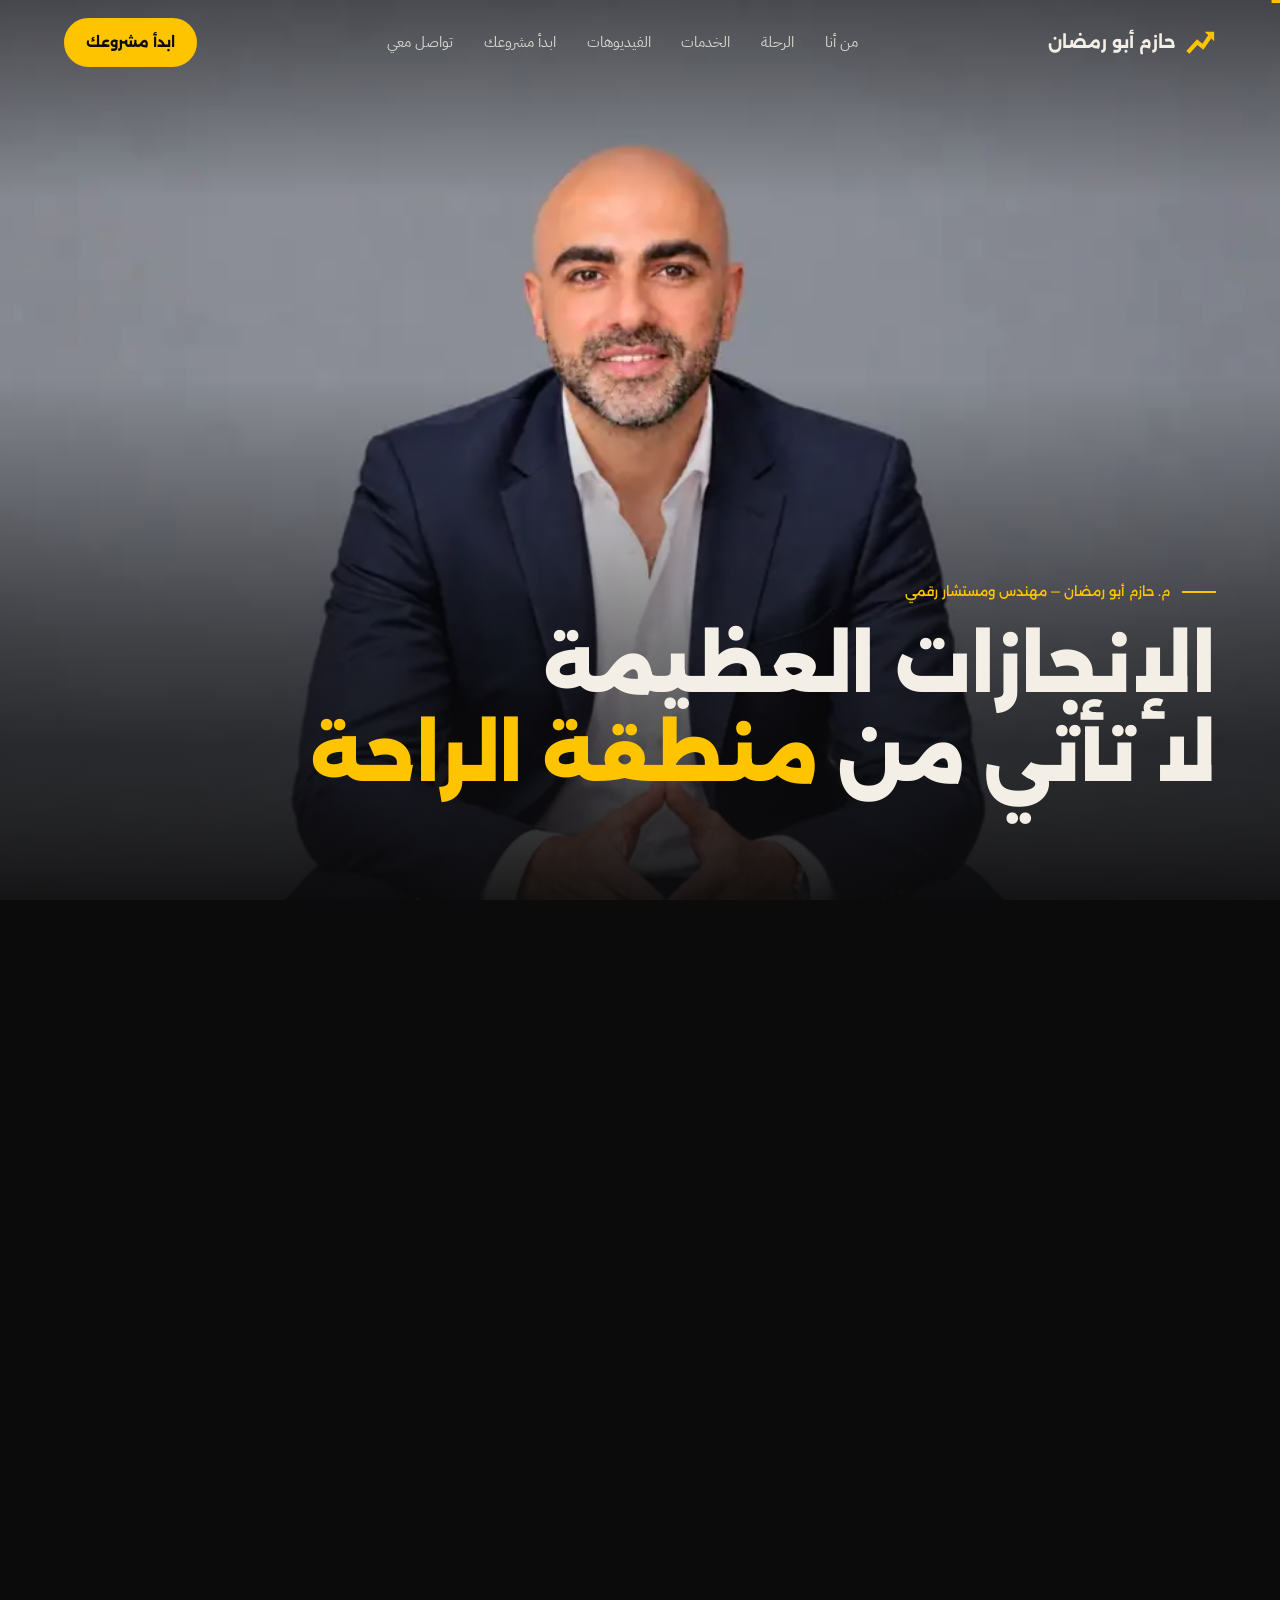
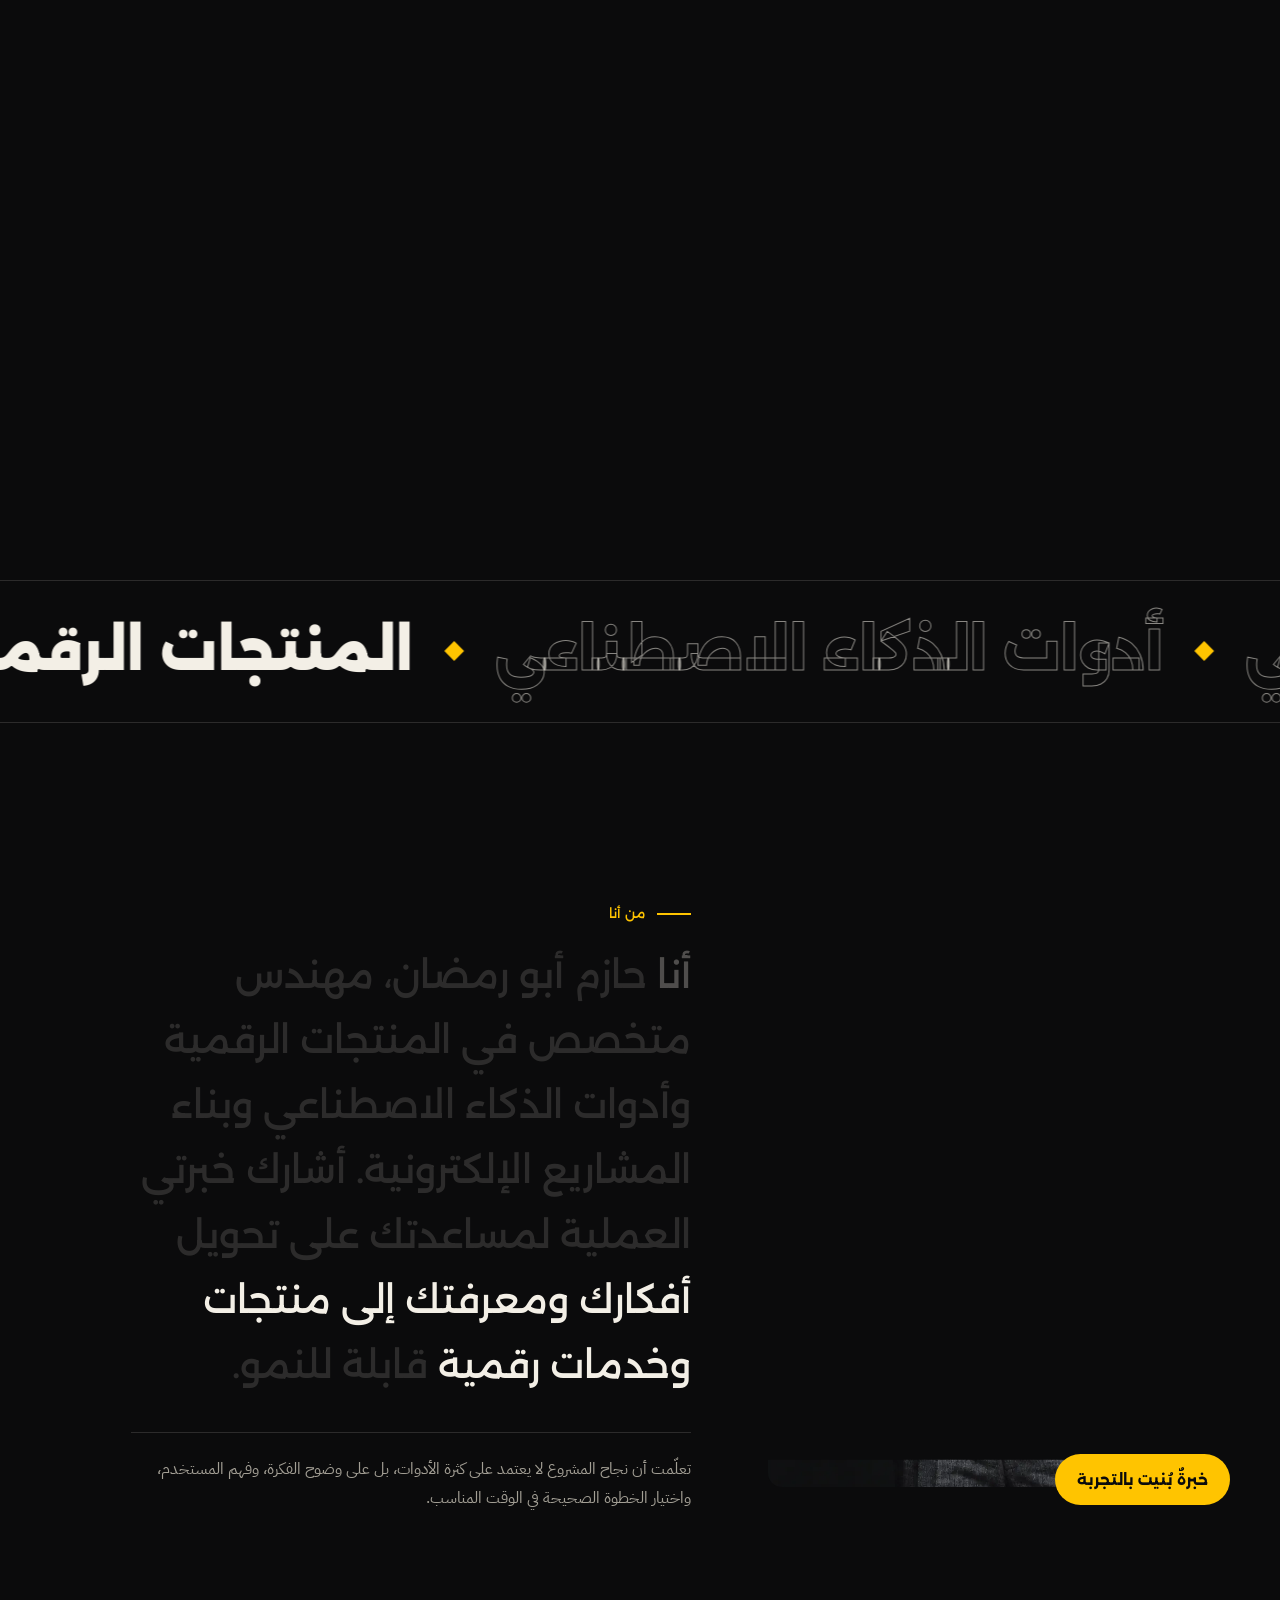
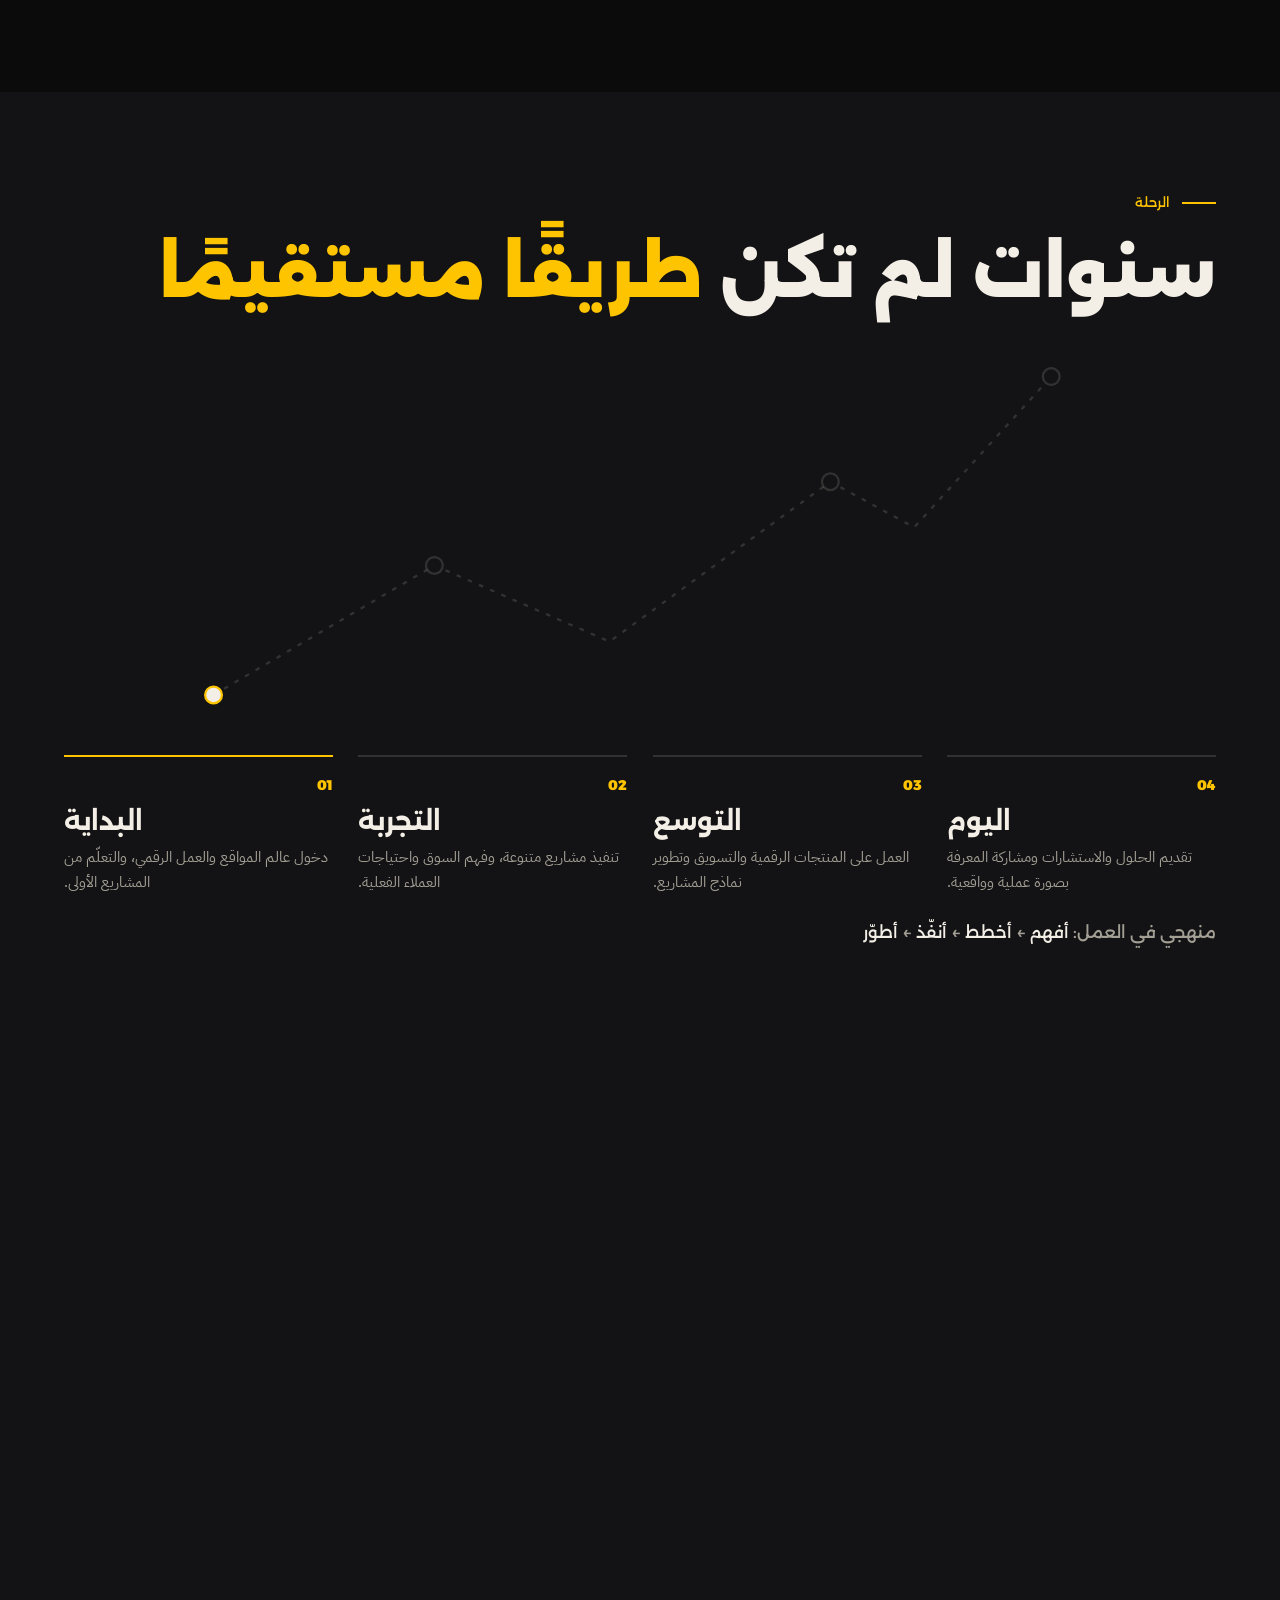
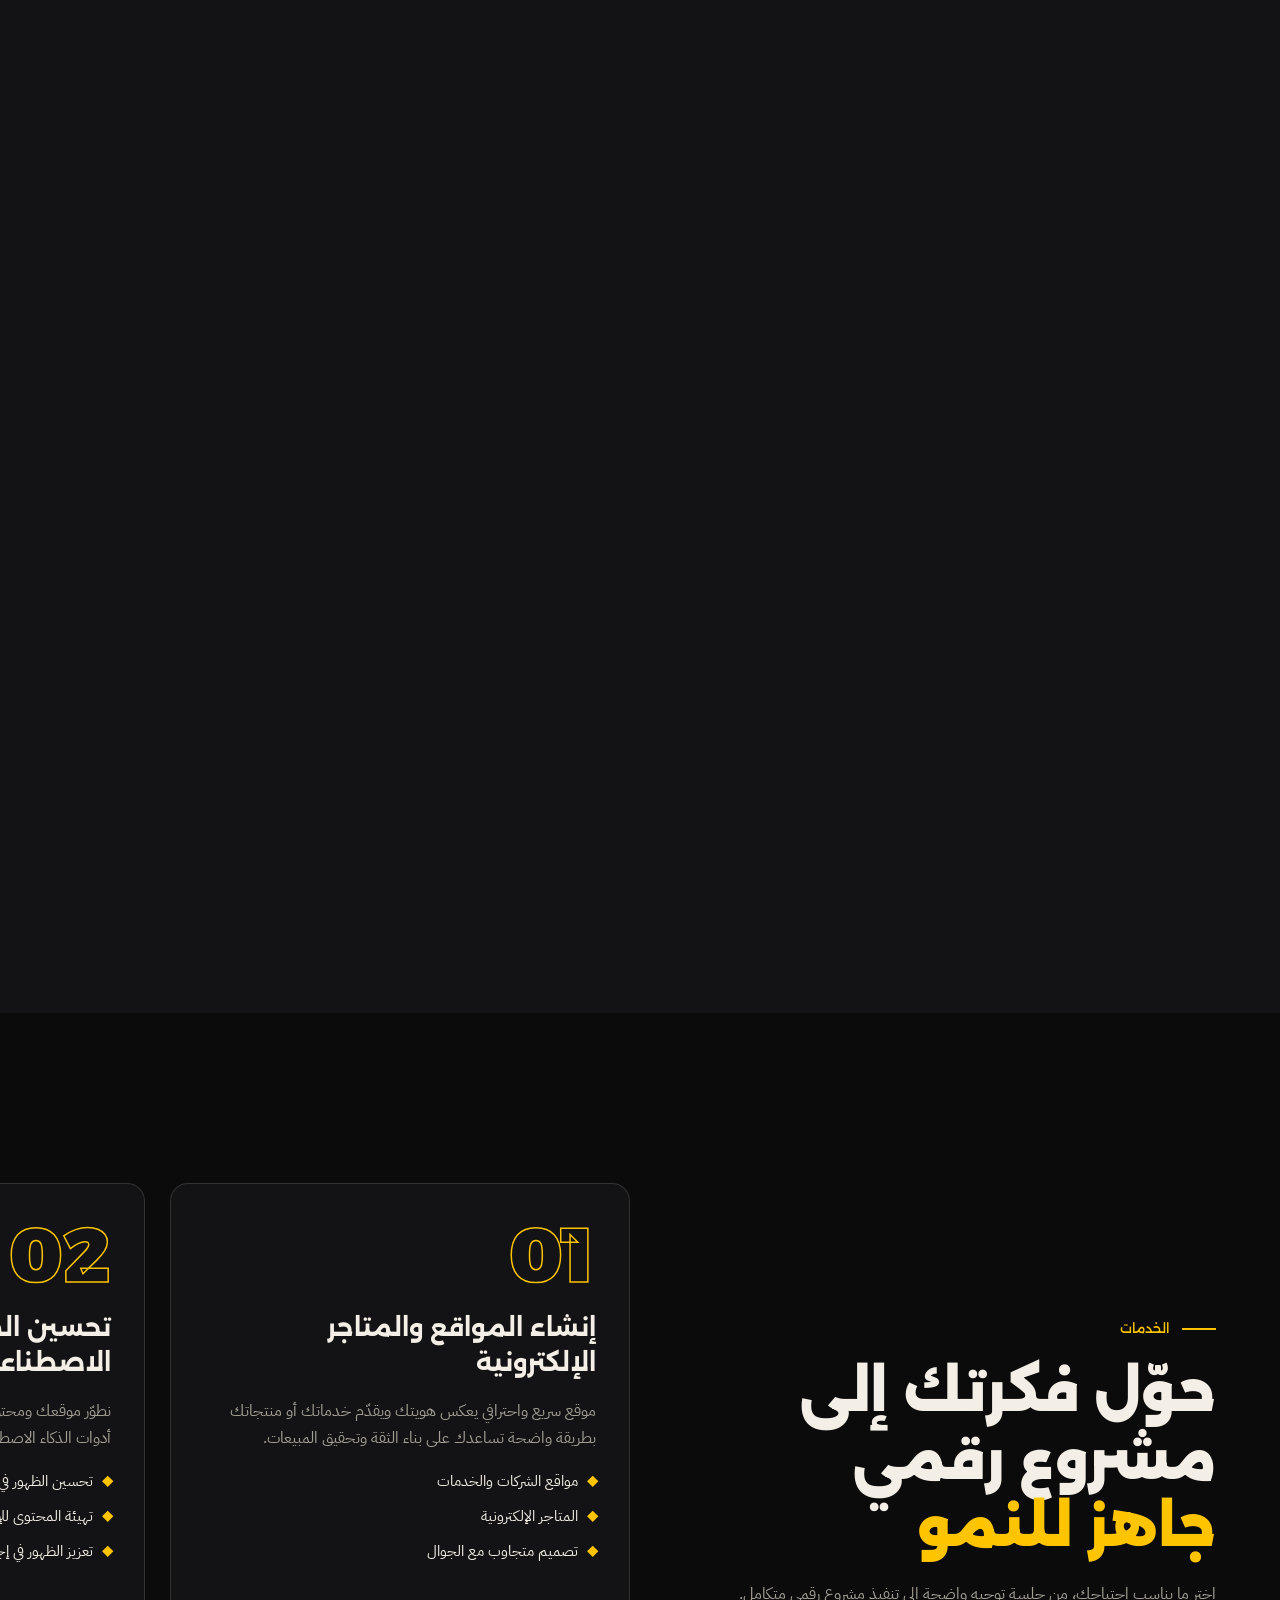
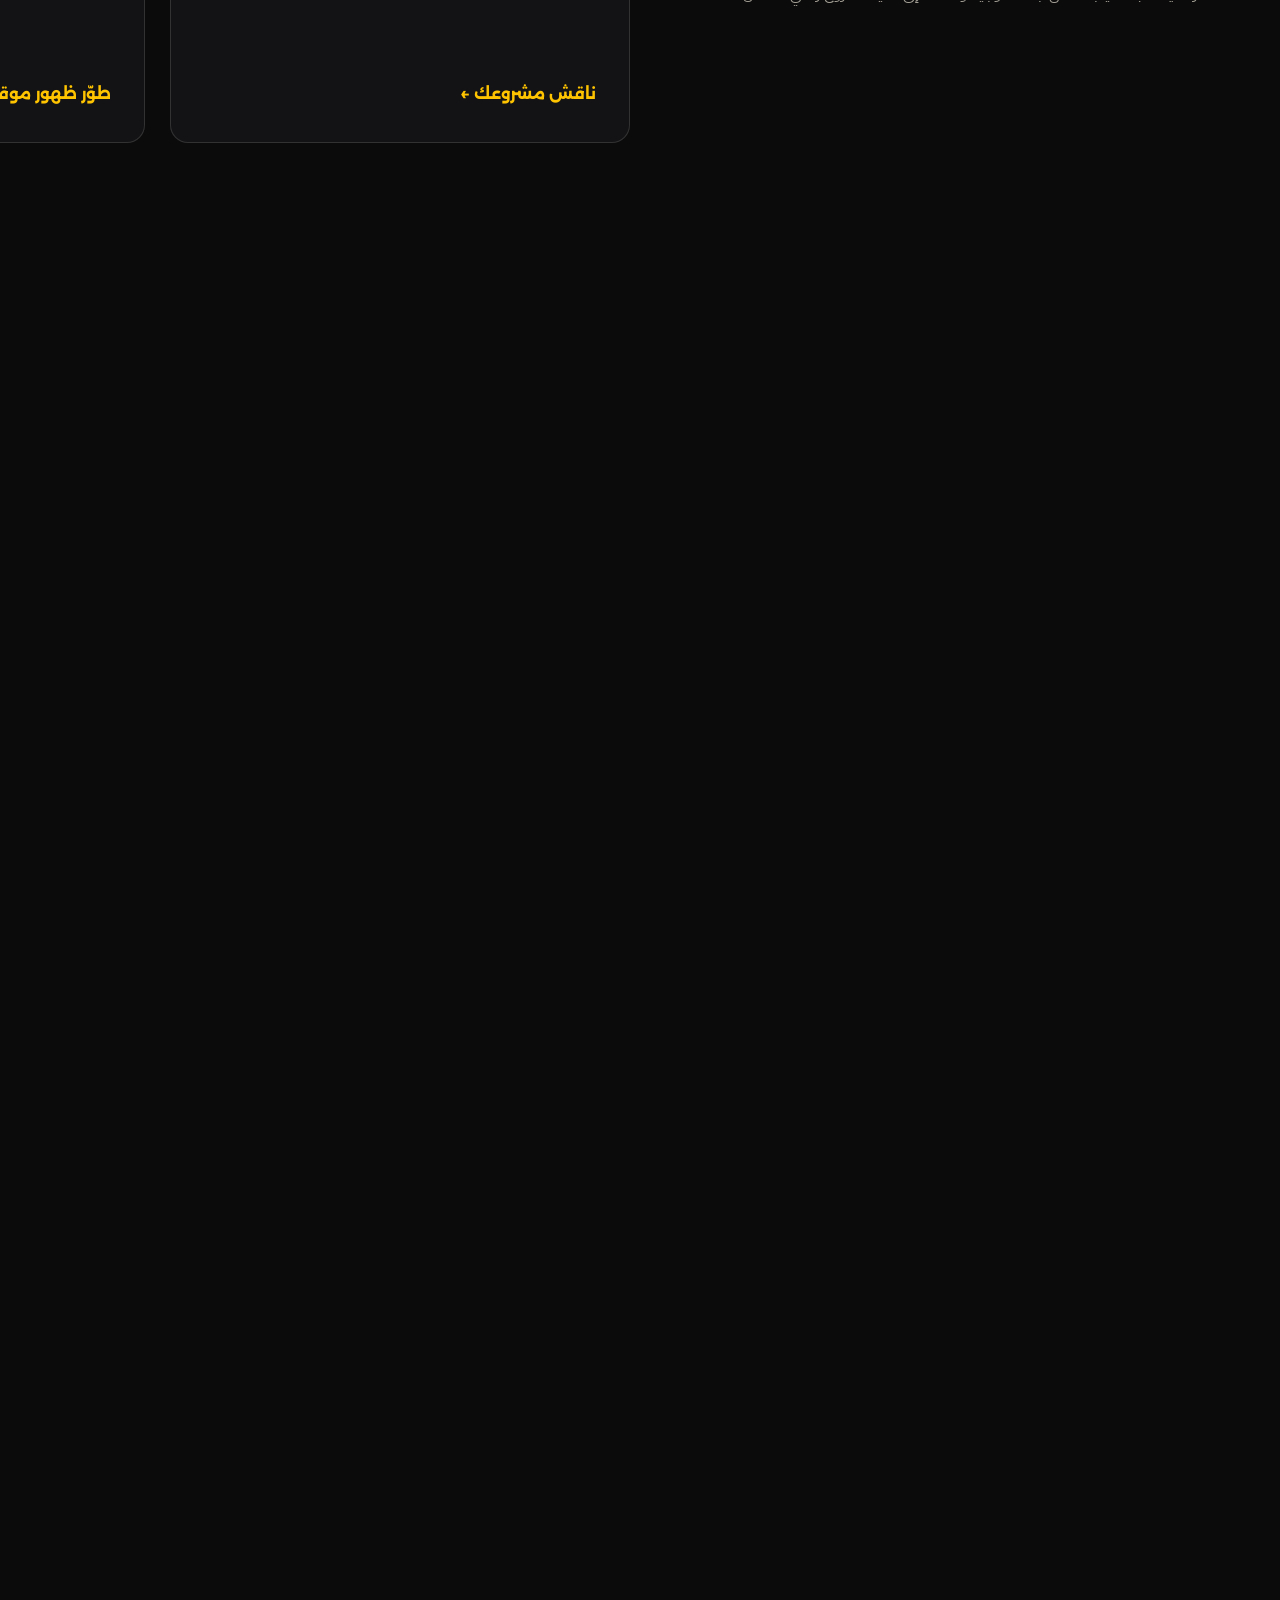
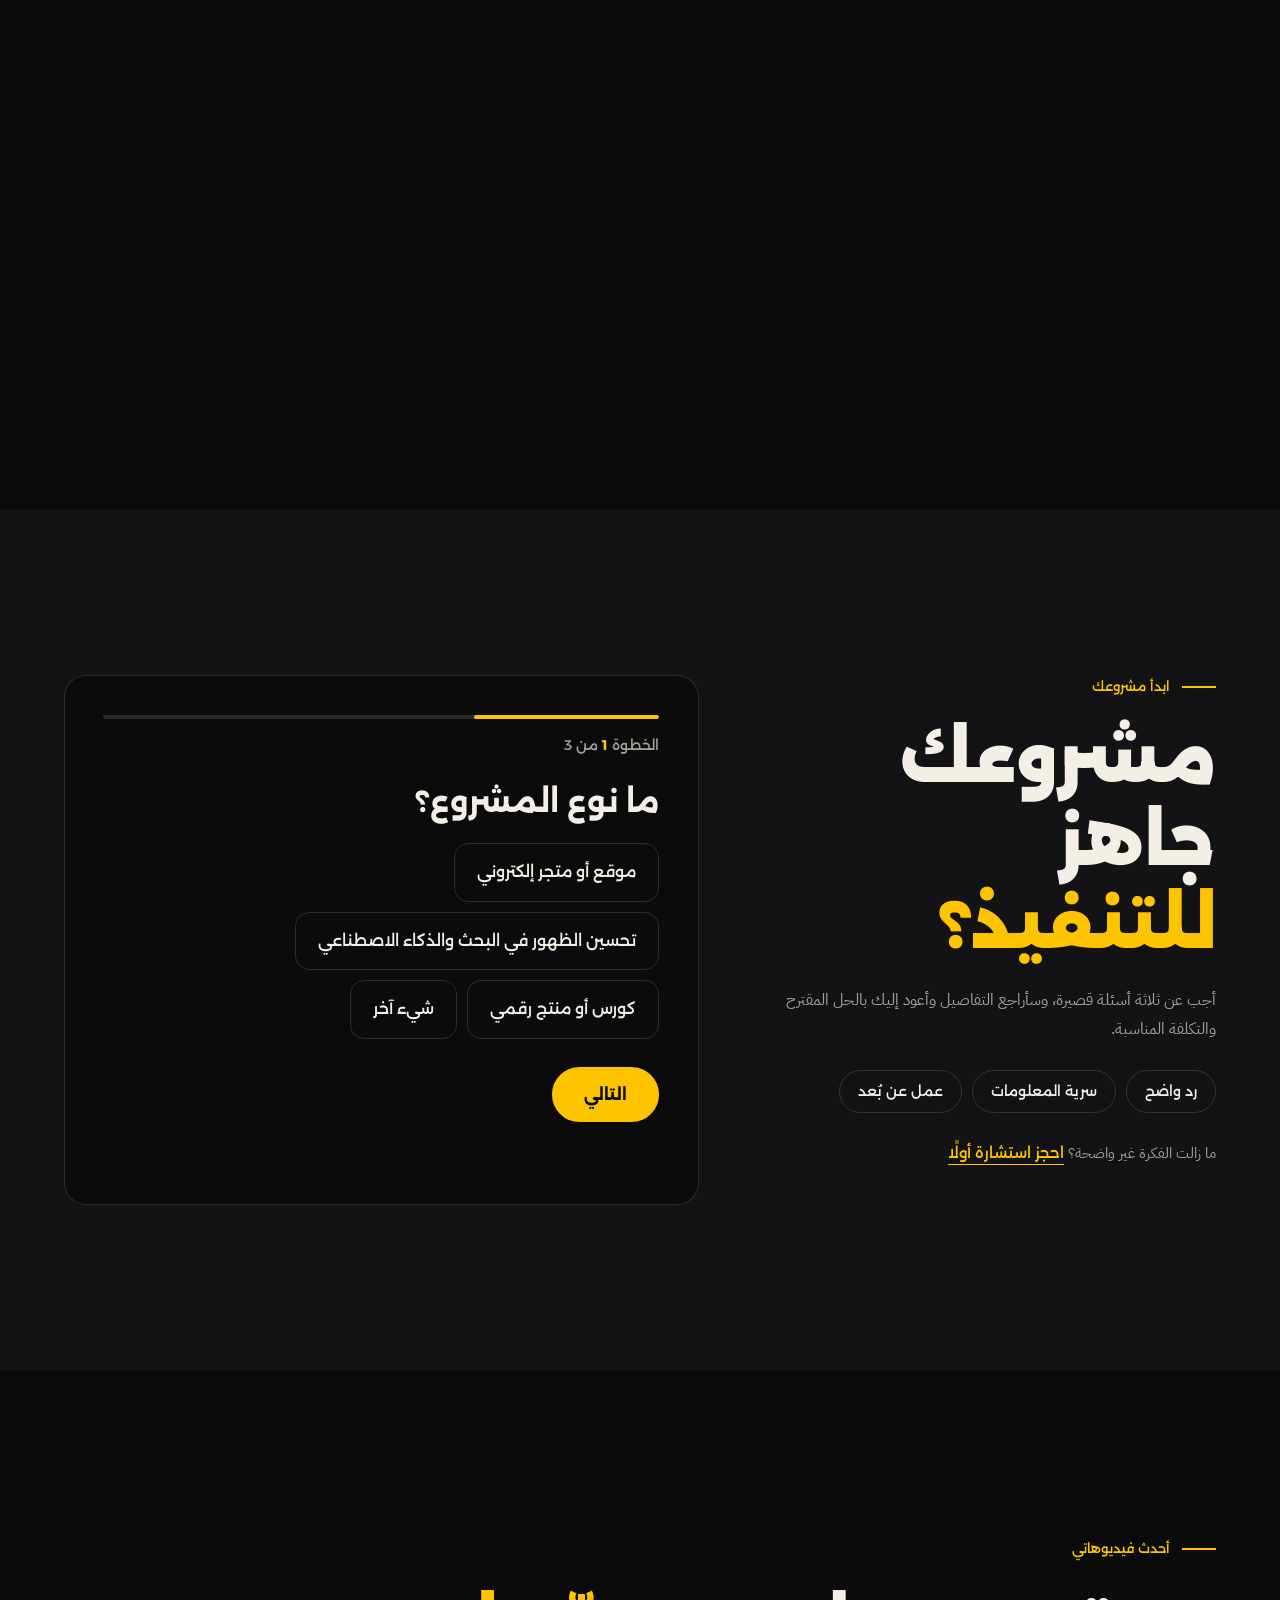
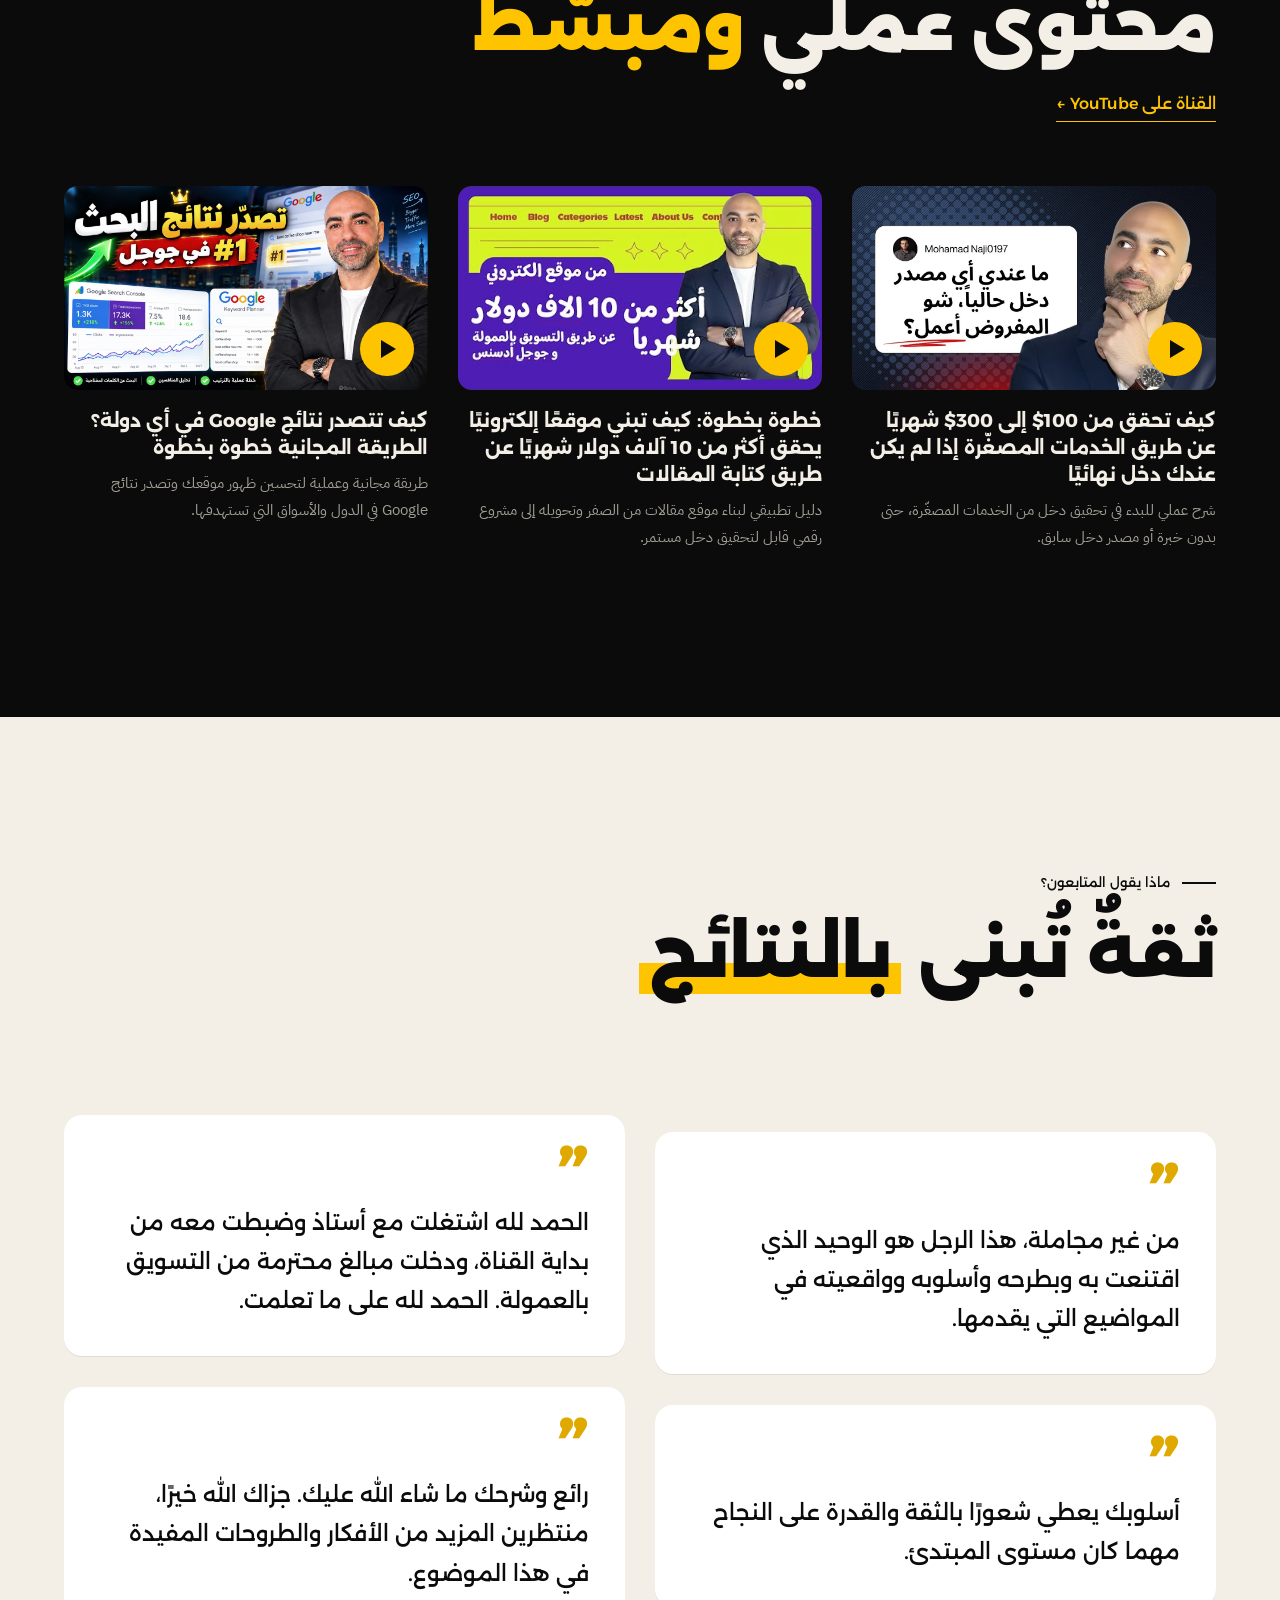
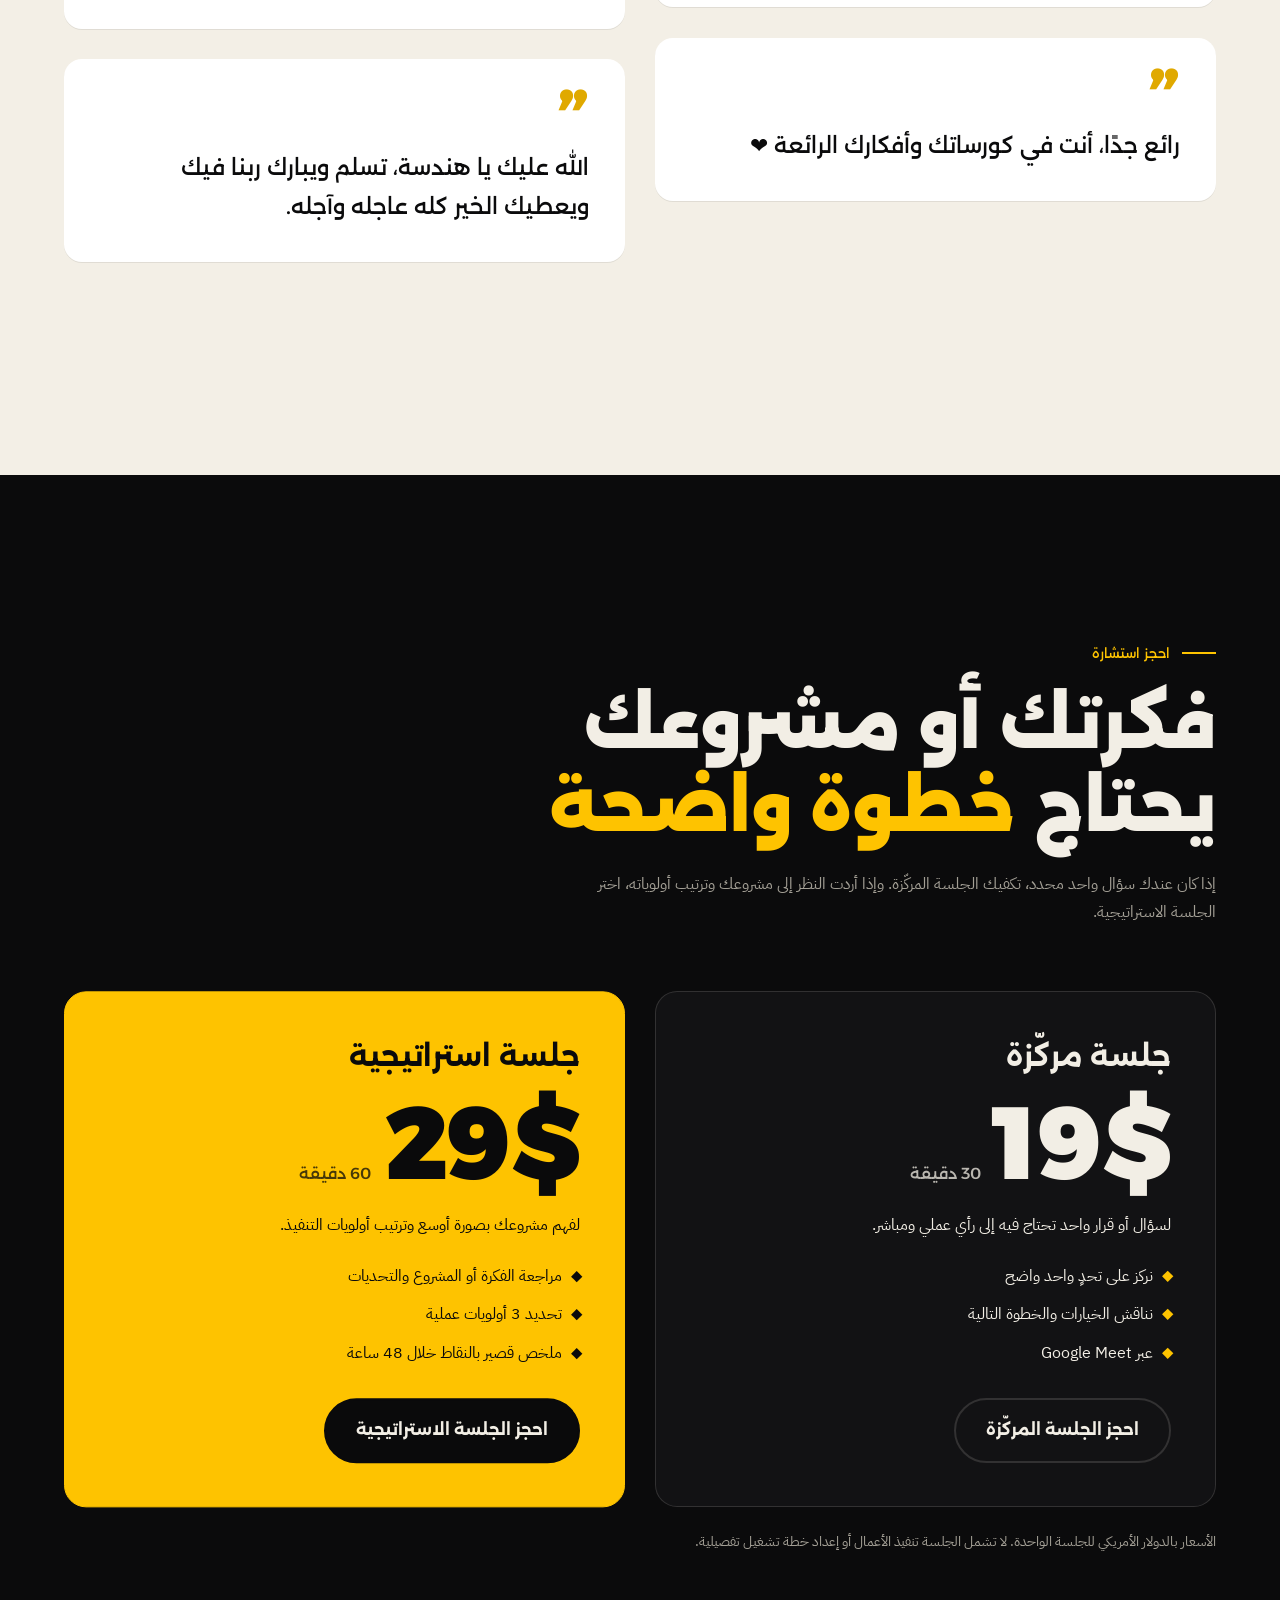
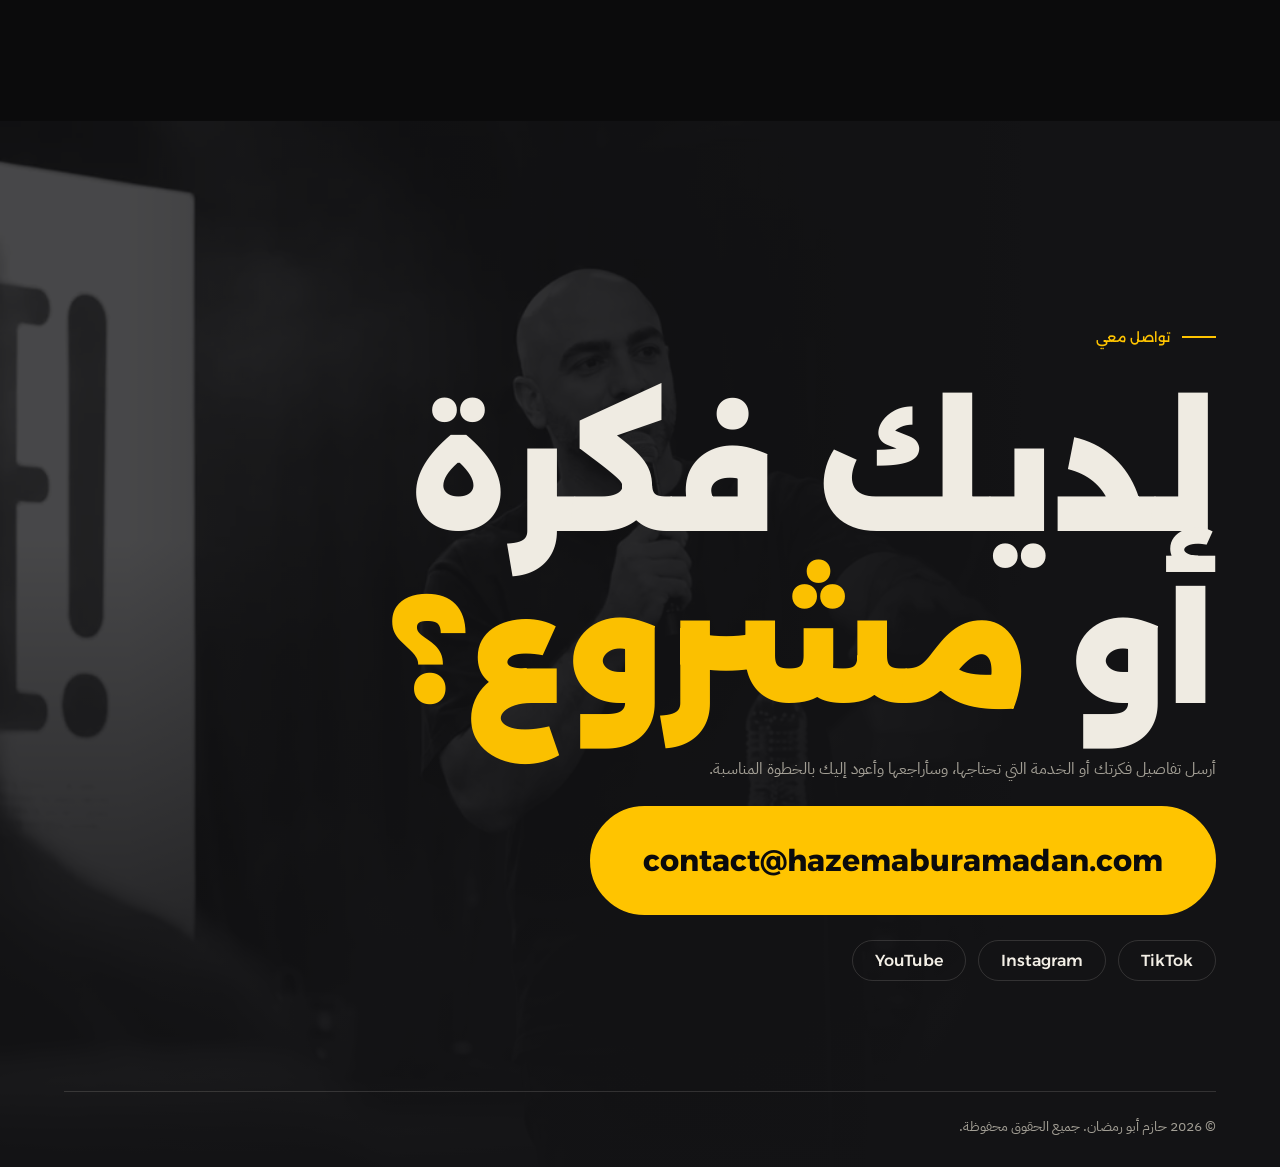
==== new/index.html @ 794b0aab "Send project form submissions through Web3Forms" ====
<!doctype html>
<html lang="ar" dir="rtl">
<head>
<meta charset="utf-8">
<meta name="viewport" content="width=device-width, initial-scale=1">
<title>حازم أبو رمضان — مهندس ومستشار رقمي</title>
<meta name="description" content="م. حازم أبو رمضان، مهندس ومستشار رقمي. أكثر من 131 مشروعًا وموقعًا ناجحًا. استشارات، كورسات، وبناء مشاريع ومنتجات رقمية قابلة للنمو.">
<link rel="canonical" href="https://hazemaburamadan.com/">
<meta property="og:type" content="website">
<meta property="og:locale" content="ar_AR">
<meta property="og:title" content="حازم أبو رمضان — مهندس ومستشار رقمي">
<meta property="og:description" content="أساعدك على تحويل فكرتك إلى مشروع رقمي واضح وقابل للنمو.">
<meta property="og:url" content="https://hazemaburamadan.com/">
<meta property="og:image" content="https://hazemaburamadan.com/assets/img/og.jpg">
<meta name="twitter:card" content="summary_large_image">
<meta name="theme-color" content="#0b0b0c">
<link rel="icon" href="assets/img/logo.png">
<link rel="preconnect" href="https://fonts.googleapis.com">
<link rel="preconnect" href="https://fonts.gstatic.com" crossorigin>
<link href="https://fonts.googleapis.com/css2?family=Alexandria:wght@300;500;700;900&family=IBM+Plex+Sans+Arabic:wght@300;400;500;600&display=swap" rel="stylesheet">
<link rel="preload" as="image" href="assets/seq/f_001.webp">
<link rel="stylesheet" href="assets/css/style.css">
<script type="application/ld+json">
{"@context":"https://schema.org","@type":"Person","name":"حازم أبو رمضان","alternateName":"Hazem Abu Ramadan","jobTitle":"مهندس ومستشار رقمي","url":"https://hazemaburamadan.com/","email":"contact@hazemaburamadan.com","sameAs":["https://www.youtube.com/@HazemAbuRamadan","https://www.instagram.com/hazem.abu.ramadan/","https://www.tiktok.com/@hazem_aburamadan"]}
</script>
</head>
<body>
<a class="skip" href="#about">تخطَّ إلى المحتوى</a>
<div class="progress" aria-hidden="true"><i></i></div>

<header class="top">
  <a class="brand" href="#hero" aria-label="حازم أبو رمضان — الرئيسية">
    <svg class="mark" viewBox="0 0 64 64" aria-hidden="true"><path d="M4 52 24 30l12 10L54 14" fill="none" stroke="currentColor" stroke-width="9" stroke-linejoin="miter"/><path d="M40 8h20v20z" fill="currentColor"/></svg>
    <span>حازم أبو رمضان</span>
  </a>
  <nav class="nav" aria-label="التنقل الرئيسي">
    <a href="#about">من أنا</a>
    <a href="#journey">الرحلة</a>
    <a href="#services">الخدمات</a>
    <a href="#videos">الفيديوهات</a>
    <a href="#project">ابدأ مشروعك</a>
    <a href="#contact">تواصل معي</a>
  </nav>
  <a class="btn btn--sm" href="#project">ابدأ مشروعك</a>
</header>

<main>
<!-- ============ HERO: scroll-scrubbed film ============ -->
<section class="hero" id="hero">
  <div class="hero__stage">
    <canvas class="hero__canvas" aria-hidden="true"></canvas>
    <img class="hero__poster" src="assets/seq/f_001.webp" alt="المهندس حازم أبو رمضان جالسًا ببدلة كحلية">
    <div class="hero__scrim" aria-hidden="true"></div>

    <div class="hero__copy" data-phase="0">
      <p class="eyebrow">م. حازم أبو رمضان — مهندس ومستشار رقمي</p>
      <h1>الإنجازات العظيمة<br>لا تأتي من <em>منطقة الراحة</em></h1>
    </div>

    <div class="hero__copy" data-phase="1" aria-hidden="true">
      <div class="stat">
        <b><span data-count="131">131</span>+</b>
        <span>مشروعًا وموقعًا ناجحًا</span>
      </div>
      <div class="stat">
        <b><span data-count="10">10</span>+</b>
        <span>سنوات من التجربة والتنفيذ</span>
      </div>
    </div>

    <div class="hero__copy" data-phase="2" aria-hidden="true">
      <h2>أحوّل فكرتك إلى مشروع رقمي<br><em>واضح وقابل للنمو</em></h2>
      <div class="hero__cta"><a class="btn" href="#project">ابدأ مشروعك</a><a class="btn btn--ghost" href="#consult">احجز استشارة</a></div>
    </div>

    <div class="hero__cue" aria-hidden="true"><span>مرّر للأسفل</span><i></i></div>
  </div>
</section>

<!-- ============ MARQUEE ============ -->
<div class="marquee" aria-hidden="true">
  <div class="marquee__track">
    <span>المنتجات الرقمية</span><i></i><span>أدوات الذكاء الاصطناعي</span><i></i><span>التسويق الرقمي</span><i></i><span>بناء المواقع</span><i></i><span>تطوير المشاريع</span><i></i><span>الاستشارات الرقمية</span><i></i>
    <span>المنتجات الرقمية</span><i></i><span>أدوات الذكاء الاصطناعي</span><i></i><span>التسويق الرقمي</span><i></i><span>بناء المواقع</span><i></i><span>تطوير المشاريع</span><i></i><span>الاستشارات الرقمية</span><i></i>
  </div>
</div>

<!-- ============ ABOUT ============ -->
<section class="about" id="about">
  <div class="about__media">
    <div class="about__frame"><img src="assets/img/portrait-dark.webp" alt="حازم أبو رمضان واقفًا بثقة بقميص أسود" loading="lazy" width="1000" height="1250"></div>
    <span class="about__tag">خبرةٌ بُنيت بالتجربة</span>
  </div>
  <div class="about__text">
    <p class="eyebrow">من أنا</p>
    <p class="reveal-words">أنا حازم أبو رمضان، مهندس متخصص في المنتجات الرقمية وأدوات الذكاء الاصطناعي وبناء المشاريع الإلكترونية. أشارك خبرتي العملية لمساعدتك على تحويل أفكارك ومعرفتك إلى منتجات وخدمات رقمية قابلة للنمو.</p>
    <p class="about__small">تعلّمت أن نجاح المشروع لا يعتمد على كثرة الأدوات، بل على وضوح الفكرة، وفهم المستخدم، واختيار الخطوة الصحيحة في الوقت المناسب.</p>
  </div>
</section>

<!-- ============ JOURNEY: the logo arrow draws itself ============ -->
<section class="journey" id="journey">
  <div class="journey__stage">
    <div class="journey__head">
      <p class="eyebrow">الرحلة</p>
      <h2>سنوات لم تكن <em>طريقًا مستقيمًا</em></h2>
    </div>
    <svg class="journey__svg" viewBox="0 0 1200 520" preserveAspectRatio="xMidYMid meet" aria-hidden="true">
      <path class="journey__ghost" d="M40 470 L330 300 L560 400 L850 190 L960 250 L1140 52"/>
      <path class="journey__line" d="M40 470 L330 300 L560 400 L850 190 L960 250 L1140 52"/>
      <path class="journey__head-arrow" d="M1078 8 H1188 V118 Z"/>
      <circle class="journey__dot" data-i="0" cx="40" cy="470" r="11"/>
      <circle class="journey__dot" data-i="1" cx="330" cy="300" r="11"/>
      <circle class="journey__dot" data-i="2" cx="850" cy="190" r="11"/>
      <circle class="journey__dot" data-i="3" cx="1140" cy="52" r="11"/>
    </svg>
    <ol class="journey__steps">
      <li data-i="0"><b>01</b><h3>البداية</h3><p>دخول عالم المواقع والعمل الرقمي، والتعلّم من المشاريع الأولى.</p></li>
      <li data-i="1"><b>02</b><h3>التجربة</h3><p>تنفيذ مشاريع متنوعة، وفهم السوق واحتياجات العملاء الفعلية.</p></li>
      <li data-i="2"><b>03</b><h3>التوسع</h3><p>العمل على المنتجات الرقمية والتسويق وتطوير نماذج المشاريع.</p></li>
      <li data-i="3"><b>04</b><h3>اليوم</h3><p>تقديم الحلول والاستشارات ومشاركة المعرفة بصورة عملية وواقعية.</p></li>
    </ol>
    <p class="journey__method">منهجي في العمل: <span>أفهم</span> ← <span>أخطط</span> ← <span>أنفّذ</span> ← <span>أطوّر</span></p>
  </div>
</section>

<!-- ============ SERVICES: horizontal scroll ============ -->
<section class="services" id="services">
  <div class="services__stage">
    <div class="services__track">
      <div class="services__intro">
        <p class="eyebrow">الخدمات</p>
        <h2>حوّل فكرتك إلى مشروع رقمي <em>جاهز للنمو</em></h2>
        <p>اختر ما يناسب احتياجك، من جلسة توجيه واضحة إلى تنفيذ مشروع رقمي متكامل.</p>
      </div>
      <article class="card">
        <b class="card__n">01</b>
        <h3>إنشاء المواقع والمتاجر الإلكترونية</h3>
        <p>موقع سريع واحترافي يعكس هويتك ويقدّم خدماتك أو منتجاتك بطريقة واضحة تساعدك على بناء الثقة وتحقيق المبيعات.</p>
        <ul><li>مواقع الشركات والخدمات</li><li>المتاجر الإلكترونية</li><li>تصميم متجاوب مع الجوال</li></ul>
        <a href="#project">ناقش مشروعك ←</a>
      </article>
      <article class="card">
        <b class="card__n">02</b>
        <h3>تحسين الظهور في البحث والذكاء الاصطناعي</h3>
        <p>نطوّر موقعك ومحتواك ليظهر بصورة أفضل في Google وإجابات أدوات الذكاء الاصطناعي، عبر خطة عملية تناسب مشروعك.</p>
        <ul><li>تحسين الظهور في Google عبر SEO</li><li>تهيئة المحتوى للإجابات المباشرة عبر AEO</li><li>تعزيز الظهور في إجابات الذكاء الاصطناعي عبر GEO</li></ul>
        <a href="#project">طوّر ظهور موقعك ←</a>
      </article>
      <article class="card">
        <b class="card__n">03</b>
        <h3>الاستشارات الرقمية</h3>
        <p>جلسة فردية نراجع فيها فكرتك أو مشروعك، نحدّد التحديات، ونخرج بخطة واضحة وخطوات قابلة للتنفيذ.</p>
        <ul><li>تقييم الفكرة والنموذج الربحي</li><li>اختيار الأدوات المناسبة</li><li>خطة تنفيذ عملية</li></ul>
        <a href="#consult">احجز استشارتك ←</a>
      </article>
      <article class="card">
        <b class="card__n">04</b>
        <h3>تطوير وتجهيز المنتجات الرقمية</h3>
        <p>مساعدتك في تحويل خبرتك أو فكرتك إلى كورس أو منتج رقمي منظم وجاهز للبيع، من العرض حتى الإطلاق.</p>
        <ul><li>ترتيب المنتج والعرض</li><li>تجهيز منصة البيع</li><li>إعداد رحلة العميل</li></ul>
        <a href="#project">ابدأ منتجك الرقمي ←</a>
      </article>
      <div class="services__photo"><img src="assets/img/stage-blue.webp" alt="حازم أبو رمضان يلقي محاضرة على المسرح" loading="lazy" width="1000" height="1331"></div>
    </div>
  </div>
</section>

<!-- ============ PROJECT BRIEF FORM ============ -->
<section class="project" id="project">
  <div class="project__head">
    <p class="eyebrow">ابدأ مشروعك</p>
    <h2>مشروعك جاهز <em>للتنفيذ؟</em></h2>
    <p>أجب عن ثلاثة أسئلة قصيرة، وسأراجع التفاصيل وأعود إليك بالحل المقترح والتكلفة المناسبة.</p>
    <ul class="project__trust"><li>رد واضح</li><li>سرية المعلومات</li><li>عمل عن بُعد</li></ul>
    <p class="project__alt">ما زالت الفكرة غير واضحة؟ <a class="link" href="#consult">احجز استشارة أولًا</a></p>
  </div>

  <form class="brief" action="mailto:contact@hazemaburamadan.com" method="post" enctype="text/plain" data-access-key="a181da45-0cd7-4016-ab55-d5586b42b262">
    <div class="brief__progress" aria-hidden="true"><i></i></div>
    <p class="brief__count" aria-live="polite">الخطوة <b>1</b> من 3</p>

    <fieldset class="brief__step">
      <legend>ما نوع المشروع؟</legend>
      <div class="chips">
        <label><input type="radio" name="نوع المشروع" value="موقع أو متجر إلكتروني" required><span>موقع أو متجر إلكتروني</span></label>
        <label><input type="radio" name="نوع المشروع" value="تحسين الظهور في البحث والذكاء الاصطناعي"><span>تحسين الظهور في البحث والذكاء الاصطناعي</span></label>
        <label><input type="radio" name="نوع المشروع" value="كورس أو منتج رقمي"><span>كورس أو منتج رقمي</span></label>
        <label><input type="radio" name="نوع المشروع" value="شيء آخر"><span>شيء آخر</span></label>
      </div>
    </fieldset>

    <fieldset class="brief__step">
      <legend>الميزانية وموعد البدء</legend>
      <p class="brief__label" id="l-budget">الميزانية التقريبية</p>
      <div class="chips" role="group" aria-labelledby="l-budget">
        <label><input type="radio" name="الميزانية" value="أقل من 500$" required><span>أقل من 500$</span></label>
        <label><input type="radio" name="الميزانية" value="500$ – 1500$"><span>500$ – 1500$</span></label>
        <label><input type="radio" name="الميزانية" value="1500$ – 5000$"><span>1500$ – 5000$</span></label>
        <label><input type="radio" name="الميزانية" value="أكثر من 5000$"><span>أكثر من 5000$</span></label>
      </div>
      <p class="brief__label" id="l-start">متى تريد أن نبدأ؟</p>
      <div class="chips" role="group" aria-labelledby="l-start">
        <label><input type="radio" name="موعد البدء" value="فورًا" required><span>فورًا</span></label>
        <label><input type="radio" name="موعد البدء" value="خلال شهر"><span>خلال شهر</span></label>
        <label><input type="radio" name="موعد البدء" value="خلال ثلاثة أشهر"><span>خلال ثلاثة أشهر</span></label>
      </div>
    </fieldset>

    <fieldset class="brief__step">
      <legend>أخبرني عن مشروعك</legend>
      <div class="fields">
        <label class="field"><span>الاسم</span><input type="text" name="الاسم" autocomplete="name" required></label>
        <label class="field"><span>البريد الإلكتروني</span><input type="email" name="البريد الإلكتروني" autocomplete="email" dir="ltr" required></label>
        <label class="field"><span>واتساب <small>(اختياري)</small></span><input type="tel" name="واتساب" autocomplete="tel" dir="ltr"></label>
        <label class="field"><span>رابط المشروع <small>(اختياري)</small></span><input type="url" name="رابط المشروع" dir="ltr" placeholder="https://"></label>
        <label class="field field--wide"><span>وصف المشروع والنتيجة التي تريدها</span><textarea name="وصف المشروع" rows="4" required></textarea></label>
        <label class="hp" aria-hidden="true">اترك هذا الحقل فارغًا<input type="text" name="_gotcha" tabindex="-1" autocomplete="off"></label>
      </div>
    </fieldset>

    <div class="brief__nav">
      <button type="button" class="btn btn--ghost" data-back hidden>السابق</button>
      <button type="button" class="btn" data-next>التالي</button>
      <button type="submit" class="btn" data-send>أرسل تفاصيل المشروع</button>
    </div>
    <p class="brief__status" role="status"></p>
  </form>
</section>

<!-- ============ VIDEOS ============ -->
<section class="videos" id="videos">
  <div class="videos__head">
    <p class="eyebrow">أحدث فيديوهاتي</p>
    <h2>محتوى عملي <em>ومبسّط</em></h2>
    <a class="link" href="https://www.youtube.com/@HazemAbuRamadan" target="_blank" rel="noopener">القناة على YouTube ←</a>
  </div>
  <div class="videos__grid">
    <a class="video" href="https://www.youtube.com/watch?v=qSStEXOLOdw" target="_blank" rel="noopener">
      <div class="video__thumb"><img src="assets/img/yt-qSStEXOLOdw.jpg" alt="" loading="lazy"><i aria-hidden="true"></i></div>
      <h3>كيف تحقق من 100$ إلى 300$ شهريًا عن طريق الخدمات المصغّرة إذا لم يكن عندك دخل نهائيًا</h3>
      <p>شرح عملي للبدء في تحقيق دخل من الخدمات المصغّرة، حتى بدون خبرة أو مصدر دخل سابق.</p>
    </a>
    <a class="video" href="https://www.youtube.com/watch?v=sbOnAYzgi8M" target="_blank" rel="noopener">
      <div class="video__thumb"><img src="assets/img/yt-sbOnAYzgi8M.jpg" alt="" loading="lazy"><i aria-hidden="true"></i></div>
      <h3>خطوة بخطوة: كيف تبني موقعًا إلكترونيًا يحقق أكثر من 10 آلاف دولار شهريًا عن طريق كتابة المقالات</h3>
      <p>دليل تطبيقي لبناء موقع مقالات من الصفر وتحويله إلى مشروع رقمي قابل لتحقيق دخل مستمر.</p>
    </a>
    <a class="video" href="https://www.youtube.com/watch?v=OzNScuz71yE" target="_blank" rel="noopener">
      <div class="video__thumb"><img src="assets/img/yt-OzNScuz71yE.jpg" alt="" loading="lazy"><i aria-hidden="true"></i></div>
      <h3>كيف تتصدر نتائج Google في أي دولة؟ الطريقة المجانية خطوة بخطوة</h3>
      <p>طريقة مجانية وعملية لتحسين ظهور موقعك وتصدر نتائج Google في الدول والأسواق التي تستهدفها.</p>
    </a>
  </div>
</section>

<!-- ============ VOICES ============ -->
<section class="voices" id="voices">
  <div class="voices__head">
    <p class="eyebrow">ماذا يقول المتابعون؟</p>
    <h2>ثقةٌ تُبنى <em>بالنتائج</em></h2>
  </div>
  <div class="voices__cols">
    <div class="voices__col" data-speed="-60">
      <blockquote>من غير مجاملة، هذا الرجل هو الوحيد الذي اقتنعت به وبطرحه وأسلوبه وواقعيته في المواضيع التي يقدمها.</blockquote>
      <blockquote>أسلوبك يعطي شعورًا بالثقة والقدرة على النجاح مهما كان مستوى المبتدئ.</blockquote>
      <blockquote>رائع جدًا، أنت في كورساتك وأفكارك الرائعة ❤️</blockquote>
    </div>
    <div class="voices__col" data-speed="60">
      <blockquote>الحمد لله اشتغلت مع أستاذ وضبطت معه من بداية القناة، ودخلت مبالغ محترمة من التسويق بالعمولة. الحمد لله على ما تعلمت.</blockquote>
      <blockquote>رائع وشرحك ما شاء الله عليك. جزاك الله خيرًا، منتظرين المزيد من الأفكار والطروحات المفيدة في هذا الموضوع.</blockquote>
      <blockquote>الله عليك يا هندسة، تسلم ويبارك ربنا فيك ويعطيك الخير كله عاجله وآجله.</blockquote>
    </div>
  </div>
</section>

<!-- ============ CONSULTATION ============ -->
<section class="consult" id="consult">
  <div class="consult__head">
    <p class="eyebrow">احجز استشارة</p>
    <h2>فكرتك أو مشروعك يحتاج <em>خطوة واضحة</em></h2>
    <p>إذا كان عندك سؤال واحد محدد، تكفيك الجلسة المركّزة. وإذا أردت النظر إلى مشروعك وترتيب أولوياته، اختر الجلسة الاستراتيجية.</p>
  </div>
  <div class="consult__grid">
    <article class="plan">
      <h3>جلسة مركّزة</h3>
      <p class="plan__price"><b>19$</b><span>30 دقيقة</span></p>
      <p>لسؤال أو قرار واحد تحتاج فيه إلى رأي عملي ومباشر.</p>
      <ul><li>نركز على تحدٍ واحد واضح</li><li>نناقش الخيارات والخطوة التالية</li><li>عبر Google Meet</li></ul>
      <a class="btn btn--ghost" href="https://hazemaburamadan.com/consultation/">احجز الجلسة المركّزة</a>
    </article>
    <article class="plan plan--hot">
      <h3>جلسة استراتيجية</h3>
      <p class="plan__price"><b>29$</b><span>60 دقيقة</span></p>
      <p>لفهم مشروعك بصورة أوسع وترتيب أولويات التنفيذ.</p>
      <ul><li>مراجعة الفكرة أو المشروع والتحديات</li><li>تحديد 3 أولويات عملية</li><li>ملخص قصير بالنقاط خلال 48 ساعة</li></ul>
      <a class="btn" href="https://hazemaburamadan.com/consultation/">احجز الجلسة الاستراتيجية</a>
    </article>
  </div>
  <p class="consult__note">الأسعار بالدولار الأمريكي للجلسة الواحدة. لا تشمل الجلسة تنفيذ الأعمال أو إعداد خطة تشغيل تفصيلية.</p>
</section>
</main>

<!-- ============ CONTACT / FOOTER ============ -->
<footer class="contact" id="contact">
  <div class="contact__bg" aria-hidden="true"><img src="assets/img/stage-bw.webp" alt="" loading="lazy"></div>
  <div class="contact__inner">
    <p class="eyebrow">تواصل معي</p>
    <h2 class="contact__big">لديك فكرة<br>أو <em>مشروع؟</em></h2>
    <p>أرسل تفاصيل فكرتك أو الخدمة التي تحتاجها، وسأراجعها وأعود إليك بالخطوة المناسبة.</p>
    <a class="btn btn--xl" href="mailto:contact@hazemaburamadan.com">contact@hazemaburamadan.com</a>
    <ul class="contact__social">
      <li><a href="https://www.youtube.com/@HazemAbuRamadan" target="_blank" rel="noopener">YouTube</a></li>
      <li><a href="https://www.instagram.com/hazem.abu.ramadan/" target="_blank" rel="noopener">Instagram</a></li>
      <li><a href="https://www.tiktok.com/@hazem_aburamadan" target="_blank" rel="noopener">TikTok</a></li>
    </ul>
  </div>
  <p class="contact__legal">© 2026 حازم أبو رمضان. جميع الحقوق محفوظة.</p>
</footer>

<script src="assets/js/gsap.min.js"></script>
<script src="assets/js/ScrollTrigger.min.js"></script>
<script src="assets/js/lenis.min.js"></script>
<script src="assets/js/main.js"></script>
</body>
</html>
---- new/assets/css/style.css ----
/* hazemaburamadan.com — redesign
   ink + signal yellow, Arabic RTL, scroll-linked */
:root {
  --ink: #0b0b0c;
  --ink-2: #131315;
  --ink-3: #1d1d20;
  --paper: #f3efe6;
  --text: #f3efe6;
  --muted: #a39f95;
  --line: rgba(243, 239, 230, .14);
  --yellow: #ffc400;
  --yellow-deep: #e0a900;
  --display: "Alexandria", "IBM Plex Sans Arabic", system-ui, sans-serif;
  --body: "IBM Plex Sans Arabic", system-ui, sans-serif;
  --pad: clamp(20px, 5vw, 80px);
  --ease: cubic-bezier(.2, .7, .1, 1);
}

*, *::before, *::after { box-sizing: border-box; }
html { -webkit-text-size-adjust: 100%; scroll-behavior: auto; }
body {
  margin: 0;
  background: var(--ink);
  color: var(--text);
  font-family: var(--body);
  font-size: clamp(16px, 1.1vw, 18px);
  line-height: 1.8;
  overflow-x: hidden;
  -webkit-font-smoothing: antialiased;
}
img { display: block; max-width: 100%; height: auto; }
a { color: inherit; text-decoration: none; }
h1, h2, h3, p, ul, ol, blockquote { margin: 0; padding: 0; }
ul, ol { list-style: none; }
em { font-style: normal; color: var(--yellow); }
::selection { background: var(--yellow); color: var(--ink); }
:focus-visible { outline: 2px solid var(--yellow); outline-offset: 4px; border-radius: 4px; }

h1, h2 { font-family: var(--display); font-weight: 900; line-height: 1.25; letter-spacing: 0; text-wrap: balance; }
h2 { font-size: clamp(32px, 5.2vw, 76px); }
h3 { font-family: var(--display); font-weight: 700; line-height: 1.45; }

.eyebrow {
  font-family: var(--display); font-weight: 500;
  font-size: clamp(13px, 1vw, 15px);
  color: var(--yellow);
  display: flex; align-items: center; gap: 12px;
  margin-bottom: 18px;
}
.eyebrow::before { content: ""; width: 34px; height: 2px; background: currentColor; flex: none; }

.skip { position: fixed; inset-block-start: -80px; inset-inline-start: 16px; z-index: 100; background: var(--yellow); color: var(--ink); padding: 10px 16px; border-radius: 8px; }
.skip:focus { inset-block-start: 16px; }

/* ---------- buttons ---------- */
.btn {
  display: inline-flex; align-items: center; justify-content: center;
  font-family: var(--display); font-weight: 700; font-size: 16px;
  background: var(--yellow); color: var(--ink);
  padding: 16px 30px; border-radius: 999px; border: 2px solid var(--yellow);
  transition: transform .35s var(--ease), background .25s, color .25s;
  white-space: nowrap;
}
.btn:hover { transform: translateY(-3px); background: var(--paper); border-color: var(--paper); }
.btn--sm { padding: 10px 20px; font-size: 14px; }
.btn--ghost { background: transparent; color: var(--text); border-color: var(--line); }
.btn--ghost:hover { background: var(--yellow); color: var(--ink); border-color: var(--yellow); }
.btn--xl { font-size: clamp(16px, 2.4vw, 30px); padding: clamp(16px, 2vw, 26px) clamp(24px, 4vw, 54px); direction: ltr; }
.link { font-family: var(--display); font-weight: 500; color: var(--yellow); border-bottom: 1px solid currentColor; padding-bottom: 2px; }

/* ---------- progress + header ---------- */
.progress { position: fixed; inset: 0 0 auto 0; height: 3px; z-index: 60; }
.progress i { display: block; height: 100%; background: var(--yellow); transform-origin: right center; transform: scaleX(0); }

.top {
  position: fixed; inset: 0 0 auto 0; z-index: 50;
  display: flex; align-items: center; justify-content: space-between; gap: 20px;
  padding: 18px var(--pad);
  transition: background .4s, padding .4s, transform .5s var(--ease);
}
.top.is-solid { background: rgba(11, 11, 12, .82); backdrop-filter: blur(14px); -webkit-backdrop-filter: blur(14px); padding-block: 12px; }
.top.is-hidden { transform: translateY(-110%); }
.brand { display: flex; align-items: center; gap: 10px; font-family: var(--display); font-weight: 700; font-size: 17px; }
.mark { width: 30px; height: 30px; color: var(--yellow); }
.nav { display: flex; gap: clamp(16px, 2.4vw, 38px); font-size: 15px; }
.nav a { position: relative; padding: 6px 0; opacity: .82; transition: opacity .2s; }
.nav a::after { content: ""; position: absolute; inset: auto 0 0 0; height: 2px; background: var(--yellow); transform: scaleX(0); transform-origin: right; transition: transform .35s var(--ease); }
.nav a:hover { opacity: 1; }
.nav a:hover::after { transform: scaleX(1); }
@media (max-width: 860px) { .nav { display: none; } }

/* ---------- hero ---------- */
.hero { position: relative; height: 420vh; }
.hero__stage { position: sticky; top: 0; height: 100vh; height: 100svh; overflow: hidden; background: #26272b; }
.hero__canvas, .hero__poster { position: absolute; inset: 0; width: 100%; height: 100%; object-fit: cover; object-position: 50% 30%; }
.hero__canvas { z-index: 1; opacity: 0; transition: opacity .5s; }
.hero__canvas.is-ready { opacity: 1; }
.hero__scrim { position: absolute; inset: 0; z-index: 2; background: linear-gradient(to top, rgba(11,11,12,.94) 0%, rgba(11,11,12,.55) 28%, rgba(11,11,12,0) 58%), linear-gradient(to bottom, rgba(11,11,12,.5), rgba(11,11,12,0) 22%); }
.hero__copy {
  position: absolute; z-index: 3;
  inset-inline: var(--pad); inset-block-end: clamp(70px, 11vh, 130px);
  opacity: 0; visibility: hidden;
}
.hero__copy[data-phase="0"] { opacity: 1; visibility: visible; }
.hero h1 { font-size: clamp(36px, 5.6vw, 96px); line-height: 1.25; }
.hero .hero__copy h2 { font-size: clamp(28px, 4.6vw, 78px); margin-bottom: 28px; }
.hero__copy[data-phase="1"] { display: flex; flex-wrap: wrap; gap: clamp(24px, 6vw, 110px); }
.stat b { display: block; font-family: var(--display); font-weight: 900; font-size: clamp(64px, 11vw, 180px); line-height: 1; color: var(--yellow); direction: ltr; text-align: right; }
.stat > span { font-family: var(--display); font-weight: 500; font-size: clamp(16px, 1.8vw, 26px); }
.hero__cue { position: absolute; z-index: 3; inset-block-end: 22px; inset-inline-end: var(--pad); display: flex; align-items: center; gap: 12px; font-size: 13px; color: var(--muted); }
.hero__cue i { width: 1px; height: 44px; background: linear-gradient(var(--yellow), transparent); animation: cue 1.8s var(--ease) infinite; transform-origin: top; }
@keyframes cue { 0% { transform: scaleY(0); } 60% { transform: scaleY(1); } 100% { transform: scaleY(1); opacity: 0; } }

/* ---------- marquee ---------- */
.marquee { overflow: hidden; border-block: 1px solid var(--line); padding: 22px 0; background: var(--ink); direction: ltr; }
.marquee__track { display: flex; align-items: center; gap: 34px; width: max-content; will-change: transform; }
.marquee span { font-family: var(--display); font-weight: 900; font-size: clamp(26px, 4.2vw, 62px); white-space: nowrap; color: transparent; -webkit-text-stroke: 1px rgba(243,239,230,.55); direction: rtl; }
.marquee span:nth-of-type(3n+1) { color: var(--text); -webkit-text-stroke: 0; }
.marquee i { width: 14px; height: 14px; background: var(--yellow); transform: rotate(45deg); flex: none; }

/* ---------- about ---------- */
.about { display: grid; grid-template-columns: minmax(0, 5fr) minmax(0, 7fr); gap: clamp(28px, 6vw, 110px); align-items: center; padding: clamp(90px, 14vw, 220px) var(--pad); }
.about__media { position: relative; }
.about__frame { overflow: hidden; border-radius: 14px; aspect-ratio: 4 / 5; clip-path: inset(100% 0 0 0); }
.about__frame img { width: 100%; height: 118%; object-fit: cover; }
.about__tag { position: absolute; inset-block-end: -18px; inset-inline-start: -14px; background: var(--yellow); color: var(--ink); font-family: var(--display); font-weight: 700; padding: 12px 22px; border-radius: 999px; font-size: 15px; }
.reveal-words { font-family: var(--display); font-weight: 500; font-size: clamp(22px, 2.9vw, 44px); line-height: 1.75; }
.reveal-words .w { opacity: .14; }
.about__small { margin-top: 34px; color: var(--muted); max-width: 56ch; padding-top: 22px; border-top: 1px solid var(--line); }
@media (max-width: 860px) { .about { grid-template-columns: 1fr; } .about__media { max-width: 420px; } }

/* ---------- journey ---------- */
.journey { position: relative; background: var(--ink-2); }
.journey__stage { min-height: 100vh; min-height: 100svh; display: flex; flex-direction: column; justify-content: center; gap: clamp(14px, 2.4vh, 30px); padding: clamp(80px, 11vh, 120px) var(--pad) clamp(30px, 5vh, 60px); overflow: hidden; }
.journey__svg { width: 100%; max-height: 44vh; overflow: visible; direction: ltr; }
.journey__ghost { fill: none; stroke: var(--line); stroke-width: 3; stroke-dasharray: 6 10; }
.journey__line { fill: none; stroke: var(--yellow); stroke-width: 20; stroke-linejoin: miter; }
.journey__head-arrow { fill: var(--yellow); }
.journey__dot { fill: var(--ink-2); stroke: var(--line); stroke-width: 3; transition: fill .4s, stroke .4s; }
.journey__dot.is-on { fill: var(--paper); stroke: var(--yellow); }
.journey__steps { display: grid; grid-template-columns: repeat(4, minmax(0, 1fr)); gap: clamp(14px, 2vw, 34px); direction: ltr; }
.journey__steps li { direction: rtl; border-top: 2px solid var(--line); padding-top: 16px; opacity: .3; transition: opacity .5s, border-color .5s; }
.journey__steps li.is-on { opacity: 1; border-color: var(--yellow); }
.journey__steps b { font-family: var(--display); font-weight: 900; color: var(--yellow); font-size: 14px; direction: ltr; display: block; text-align: right; }
.journey__steps h3 { font-size: clamp(19px, 2vw, 30px); margin: 4px 0 6px; }
.journey__steps p { color: var(--muted); font-size: 15px; line-height: 1.7; }
.journey__method { font-family: var(--display); font-weight: 500; color: var(--muted); font-size: clamp(14px, 1.3vw, 18px); }
.journey__method span { color: var(--text); }
@media (max-width: 860px) {
  .journey__steps { grid-template-columns: 1fr 1fr; }
  .journey__svg { max-height: 30vh; }
  .journey__line { stroke-width: 26; }
}

/* ---------- services ---------- */
.services { position: relative; }
.services__stage { height: 100vh; height: 100svh; overflow: hidden; display: flex; align-items: center; }
.services__track { display: flex; align-items: stretch; gap: clamp(16px, 2vw, 30px); padding-inline: var(--pad); width: max-content; will-change: transform; }
.services__intro { width: min(82vw, 560px); align-self: center; flex: none; }
.services__intro h2 { margin-bottom: 20px; font-size: clamp(30px, 4.2vw, 62px); }
.services__intro p:last-child { color: var(--muted); }
.card {
  flex: none; width: min(84vw, 460px); min-height: min(66vh, 560px);
  background: var(--ink-2); border: 1px solid var(--line); border-radius: 18px;
  padding: clamp(24px, 2.6vw, 40px);
  display: flex; flex-direction: column; gap: 16px;
  transition: background .4s, border-color .4s, transform .5s var(--ease);
}
.card:hover { background: var(--ink-3); border-color: var(--yellow); transform: translateY(-8px); }
.card__n { font-family: var(--display); font-weight: 900; font-size: clamp(54px, 6vw, 92px); line-height: 1; color: transparent; -webkit-text-stroke: 1.5px var(--yellow); direction: ltr; text-align: right; }
.card h3 { font-size: clamp(20px, 1.9vw, 27px); }
.card p { color: var(--muted); font-size: 15.5px; }
.card ul { display: grid; gap: 8px; font-size: 15px; }
.card li { display: flex; gap: 10px; align-items: baseline; }
.card li::before { content: ""; width: 8px; height: 8px; background: var(--yellow); transform: rotate(45deg) translateY(-1px); flex: none; }
.card a { margin-top: auto; font-family: var(--display); font-weight: 700; color: var(--yellow); }
.services__photo { flex: none; width: min(70vw, 420px); border-radius: 18px; overflow: hidden; }
.services__photo img { width: 100%; height: 100%; object-fit: cover; }

/* ---------- videos ---------- */
.videos { padding: clamp(90px, 13vw, 200px) var(--pad); }
.videos__head { display: grid; gap: 6px; margin-bottom: clamp(34px, 5vw, 70px); justify-items: start; }
.videos__head .link { margin-top: 16px; }
.videos__grid { display: grid; grid-template-columns: repeat(3, minmax(0, 1fr)); gap: clamp(18px, 2.4vw, 36px); }
.video { display: block; }
.video__thumb { position: relative; overflow: hidden; border-radius: 14px; aspect-ratio: 16 / 9; background: var(--ink-3); margin-bottom: 18px; }
.video__thumb img { width: 100%; height: 100%; object-fit: cover; transition: transform .8s var(--ease), filter .4s; filter: saturate(.85); }
.video:hover .video__thumb img { transform: scale(1.07); filter: saturate(1.1); }
.video__thumb i { position: absolute; inset-block-end: 14px; inset-inline-start: 14px; width: 54px; height: 54px; border-radius: 50%; background: var(--yellow); transition: transform .4s var(--ease); }
.video__thumb i::after { content: ""; position: absolute; inset: 0; margin: auto; width: 0; height: 0; border-block: 9px solid transparent; border-left: 15px solid var(--ink); transform: translateX(2px); }
.video:hover .video__thumb i { transform: scale(1.15); }
.video h3 { font-size: clamp(17px, 1.45vw, 21px); margin-bottom: 8px; transition: color .25s; }
.video:hover h3 { color: var(--yellow); }
.video p { color: var(--muted); font-size: 15px; }
@media (max-width: 860px) { .videos__grid { grid-template-columns: 1fr; } }

/* ---------- voices (light band) ---------- */
.voices { background: var(--paper); color: var(--ink); padding: clamp(90px, 12vw, 190px) var(--pad); overflow: hidden; }
.voices .eyebrow { color: var(--ink); }
.voices em { color: var(--ink); background: linear-gradient(transparent 62%, var(--yellow) 62%); padding-inline: .14em; }
.voices__head { margin-bottom: clamp(40px, 6vw, 90px); }
.voices__cols { display: grid; grid-template-columns: 1fr 1fr; gap: clamp(16px, 2.4vw, 36px); }
.voices__col { display: grid; gap: clamp(16px, 2.4vw, 36px); align-content: start; }
.voices__col:nth-child(2) { padding-top: clamp(30px, 8vw, 130px); }
.voices blockquote { background: #fff; border-radius: 18px; padding: clamp(22px, 2.8vw, 44px); font-family: var(--display); font-weight: 500; font-size: clamp(17px, 1.7vw, 25px); line-height: 1.8; position: relative; box-shadow: 0 1px 0 rgba(11,11,12,.08); }
.voices blockquote::before { content: "”"; display: block; font-family: var(--display); font-weight: 900; font-size: 64px; line-height: .6; color: var(--yellow-deep); margin-bottom: 14px; }
@media (max-width: 700px) { .voices__cols { grid-template-columns: 1fr; } .voices__col:nth-child(2) { padding-top: 0; } }

/* ---------- consultation ---------- */
.consult { padding: clamp(90px, 13vw, 200px) var(--pad); }
.consult__head { max-width: 900px; margin-bottom: clamp(36px, 5vw, 70px); }
.consult__head h2 { margin-bottom: 20px; }
.consult__head p:last-child { color: var(--muted); max-width: 62ch; }
.consult__grid { display: grid; grid-template-columns: 1fr 1fr; gap: clamp(16px, 2.4vw, 36px); }
.plan { border: 1px solid var(--line); border-radius: 22px; padding: clamp(26px, 3.4vw, 54px); display: flex; flex-direction: column; gap: 16px; background: var(--ink-2); }
.plan--hot { background: var(--yellow); color: var(--ink); border-color: var(--yellow); }
.plan h3 { font-size: clamp(22px, 2.2vw, 32px); }
.plan__price { display: flex; align-items: baseline; gap: 14px; }
.plan__price b { font-family: var(--display); font-weight: 900; font-size: clamp(64px, 8vw, 128px); line-height: 1; direction: ltr; }
.plan__price span { font-family: var(--display); font-weight: 500; opacity: .75; }
.plan ul { display: grid; gap: 10px; margin-block: 6px 14px; }
.plan li { display: flex; gap: 10px; align-items: baseline; }
.plan li::before { content: ""; width: 8px; height: 8px; background: var(--yellow); transform: rotate(45deg) translateY(-1px); flex: none; }
.plan--hot li::before { background: var(--ink); }
.plan .btn { margin-top: auto; align-self: flex-start; }
.plan--hot .btn { background: var(--ink); color: var(--paper); border-color: var(--ink); }
.plan--hot .btn:hover { background: var(--paper); color: var(--ink); border-color: var(--paper); }
.consult__note { margin-top: 22px; color: var(--muted); font-size: 14px; }
@media (max-width: 760px) { .consult__grid { grid-template-columns: 1fr; } }

/* ---------- project brief form ---------- */
.project { display: grid; grid-template-columns: minmax(0, 5fr) minmax(0, 7fr); gap: clamp(28px, 5vw, 90px); align-items: start; padding: clamp(90px, 13vw, 200px) var(--pad); background: var(--ink-2); }
.project__head h2 { margin-bottom: 20px; }
.project__head > p:not(.eyebrow) { color: var(--muted); max-width: 46ch; }
.project__trust { display: flex; flex-wrap: wrap; gap: 10px; margin-block: 26px; }
.project__trust li { font-family: var(--display); font-weight: 500; font-size: 14px; border: 1px solid var(--line); border-radius: 999px; padding: 8px 18px; }
.project__alt { font-size: 15px; }
.brief { background: var(--ink); border: 1px solid var(--line); border-radius: 22px; padding: clamp(22px, 3vw, 46px); }
.brief__progress { height: 4px; background: var(--line); border-radius: 4px; overflow: hidden; margin-bottom: 14px; }
.brief__progress i { display: block; height: 100%; width: 33.33%; background: var(--yellow); border-radius: 4px; transition: width .5s var(--ease); }
.brief__count { font-family: var(--display); font-weight: 500; font-size: 14px; color: var(--muted); margin-bottom: 22px; }
.brief__count b { color: var(--yellow); }
.brief:not(.is-stepped) .brief__progress, .brief:not(.is-stepped) .brief__count, .brief:not(.is-stepped) [data-next] { display: none; }
.brief.is-stepped .brief__step:not(.is-current) { display: none; }
.brief__step { border: 0; padding: 0; margin: 0 0 28px; min-width: 0; }
.brief__step legend { font-family: var(--display); font-weight: 700; font-size: clamp(22px, 2.4vw, 34px); line-height: 1.4; padding: 0; margin-bottom: 20px; }
.brief__label { font-family: var(--display); font-weight: 500; font-size: 15px; color: var(--muted); margin: 22px 0 12px; }
.brief__label:first-of-type { margin-top: 0; }
.chips { display: flex; flex-wrap: wrap; gap: 10px; }
.chips label { position: relative; cursor: pointer; }
.chips input { position: absolute; opacity: 0; inset: 0; width: 100%; height: 100%; margin: 0; cursor: pointer; }
.chips span { display: block; font-family: var(--display); font-weight: 500; font-size: 16px; border: 1.5px solid var(--line); border-radius: 14px; padding: 14px 22px; transition: background .2s, color .2s, border-color .2s; }
.chips label:hover span { border-color: var(--yellow); }
.chips input:checked + span { background: var(--yellow); color: var(--ink); border-color: var(--yellow); }
.chips input:focus-visible + span { outline: 2px solid var(--yellow); outline-offset: 3px; }
.fields { display: grid; grid-template-columns: 1fr 1fr; gap: 16px; }
.field { display: grid; gap: 8px; }
.field--wide { grid-column: 1 / -1; }
.field > span { font-family: var(--display); font-weight: 500; font-size: 14px; }
.field small { color: var(--muted); font-size: 13px; }
.field input, .field textarea { width: 100%; font: inherit; color: var(--text); background: var(--ink-2); border: 1.5px solid var(--line); border-radius: 12px; padding: 13px 16px; transition: border-color .2s; }
.field textarea { resize: vertical; min-height: 120px; line-height: 1.7; }
.field input:focus, .field textarea:focus { outline: none; border-color: var(--yellow); }
.field input[dir="ltr"] { text-align: left; }
.hp { position: absolute; inset-inline-start: -9999px; }
.brief__nav { display: flex; flex-wrap: wrap; gap: 12px; }
.brief__nav [hidden] { display: none; }
.brief__nav button { cursor: pointer; }
.brief__status { margin-top: 16px; font-size: 15px; min-height: 1.8em; }
.brief__status.is-error { color: #ff8a7a; }
.brief__status.is-ok { color: var(--yellow); }
.brief.is-sent > :not(.brief__status) { display: none; }
.brief.is-sent .brief__status { font-family: var(--display); font-weight: 700; font-size: clamp(20px, 2.2vw, 30px); line-height: 1.6; margin: 0; }
.hero__cta { display: flex; flex-wrap: wrap; gap: 12px; }
@media (max-width: 860px) { .project { grid-template-columns: 1fr; } }
@media (max-width: 560px) { .fields { grid-template-columns: 1fr; } .chips span { padding: 12px 16px; font-size: 15px; } }

/* ---------- contact / footer ---------- */
.contact { position: relative; overflow: hidden; padding: clamp(110px, 16vw, 240px) var(--pad) 28px; background: var(--ink-2); }
.contact__bg { position: absolute; inset: -12% 0; opacity: .22; }
.contact__bg img { width: 100%; height: 100%; object-fit: cover; object-position: 50% 20%; filter: grayscale(1) contrast(1.1); }
.contact__bg::after { content: ""; position: absolute; inset: 0; background: linear-gradient(to left, var(--ink-2) 20%, transparent 90%), linear-gradient(to top, var(--ink-2), transparent 50%); }
.contact__inner { position: relative; display: grid; gap: 22px; justify-items: start; }
.contact__big { font-size: clamp(54px, 12vw, 210px); line-height: 1.12; }
.contact__inner > p:not(.eyebrow) { color: var(--muted); max-width: 52ch; }
.contact__social { display: flex; flex-wrap: wrap; gap: 12px; margin-top: 10px; direction: ltr; }
.contact__social a { font-family: var(--display); font-weight: 500; border: 1px solid var(--line); border-radius: 999px; padding: 10px 22px; transition: background .25s, color .25s, border-color .25s; }
.contact__social a:hover { background: var(--yellow); color: var(--ink); border-color: var(--yellow); }
.contact__legal { position: relative; margin-top: clamp(60px, 9vw, 130px); padding-top: 22px; border-top: 1px solid var(--line); color: var(--muted); font-size: 14px; }

/* ---------- reduced motion: everything static and readable ---------- */
@media (prefers-reduced-motion: reduce) {
  .hero { height: auto; }
  .hero__stage { position: relative; height: auto; min-height: 100svh; display: flex; flex-direction: column; justify-content: flex-end; gap: 40px; padding: 120px var(--pad) 60px; }
  .hero__copy { position: relative; inset: auto; opacity: 1; visibility: visible; }
  .hero__cue { display: none; }
  .reveal-words .w { opacity: 1; }
  .about__frame { clip-path: none; }
  .journey__steps li { opacity: 1; }
  .services__stage { height: auto; overflow-x: auto; padding-block: 80px; }
  * { animation: none !important; transition: none !important; }
}
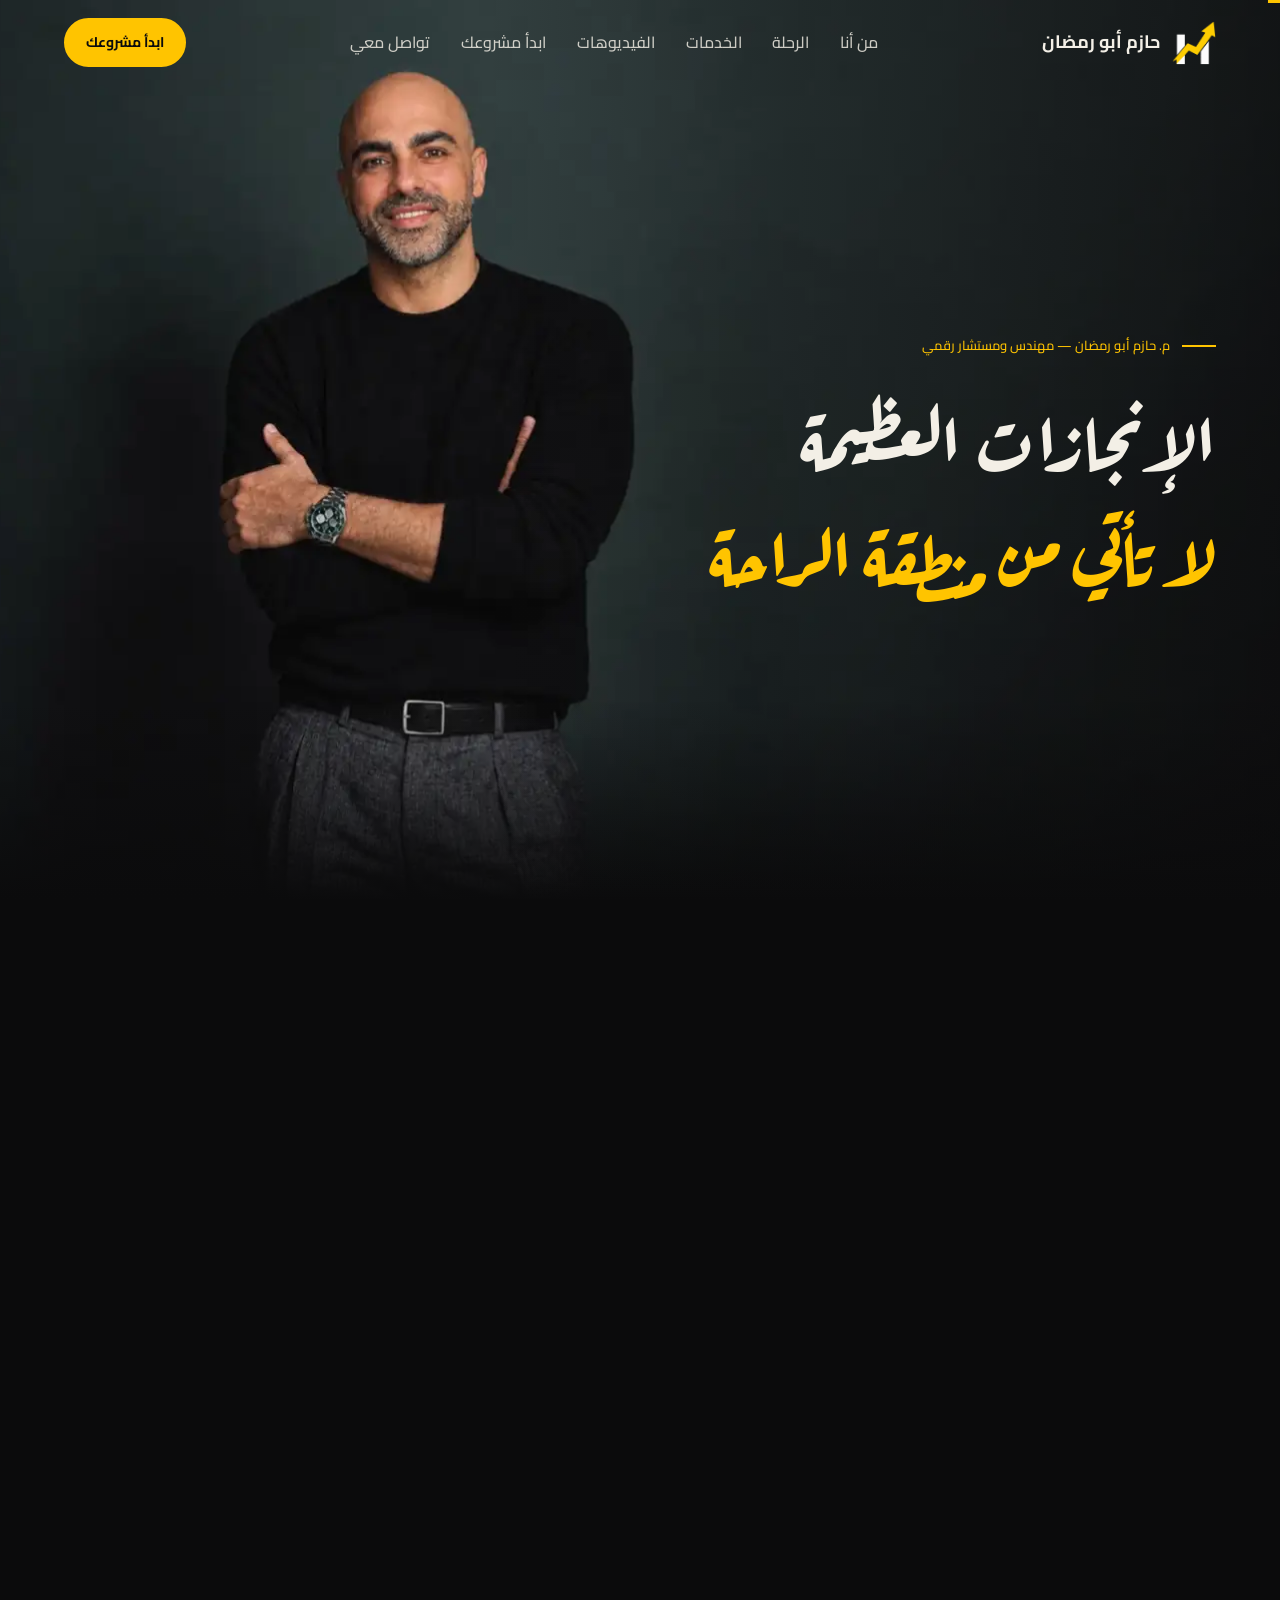
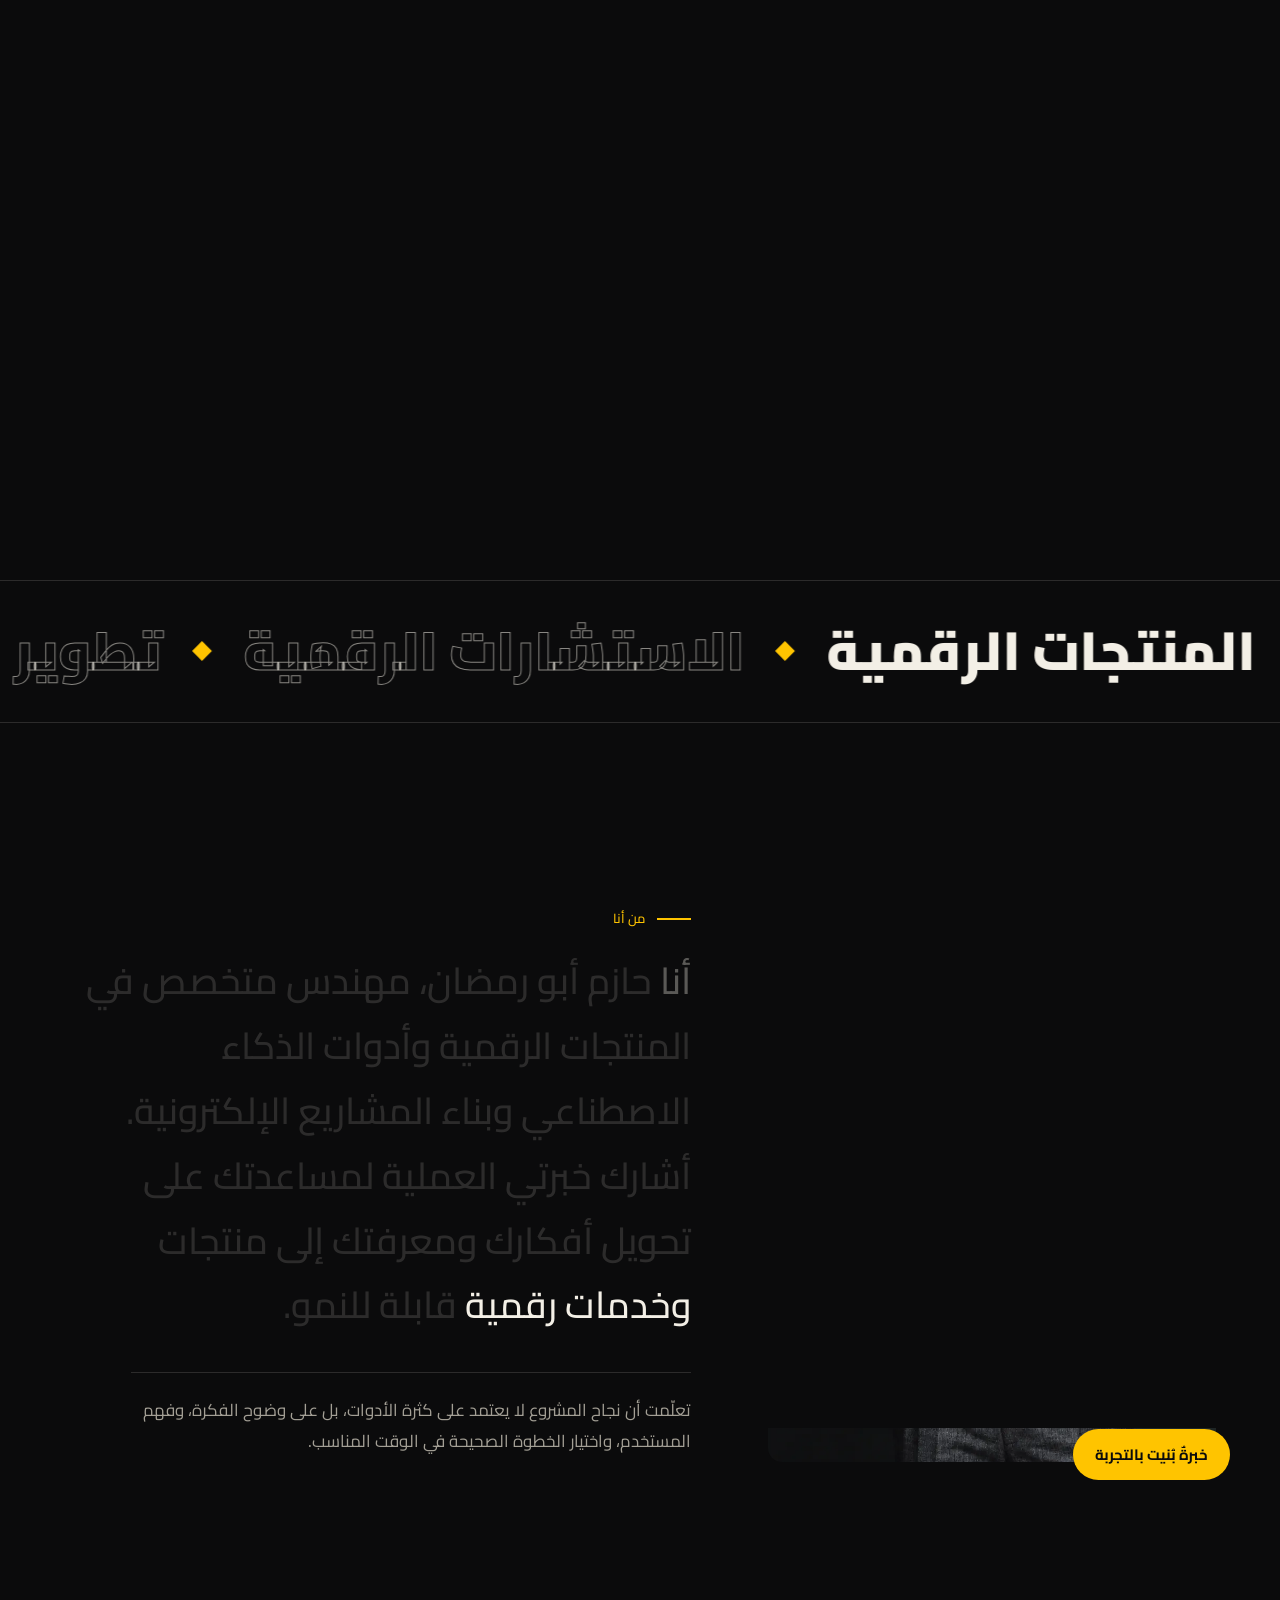
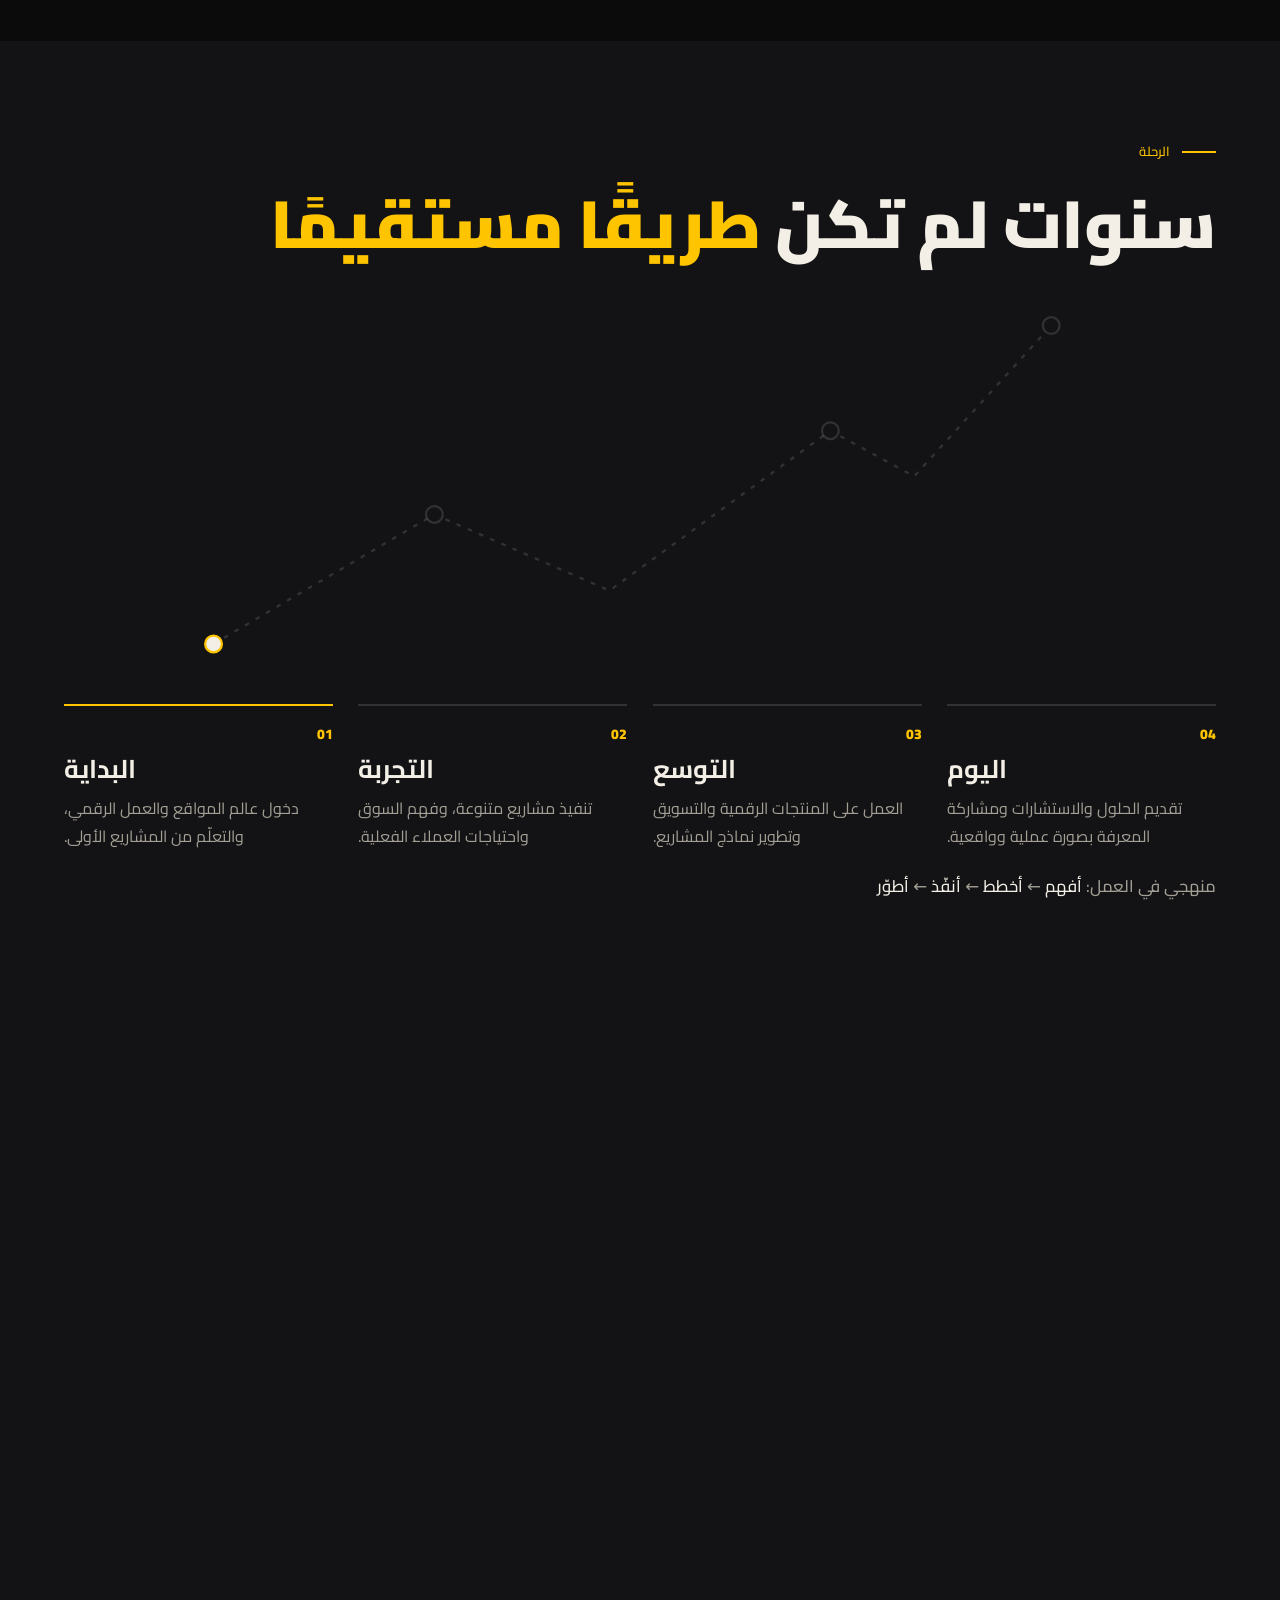
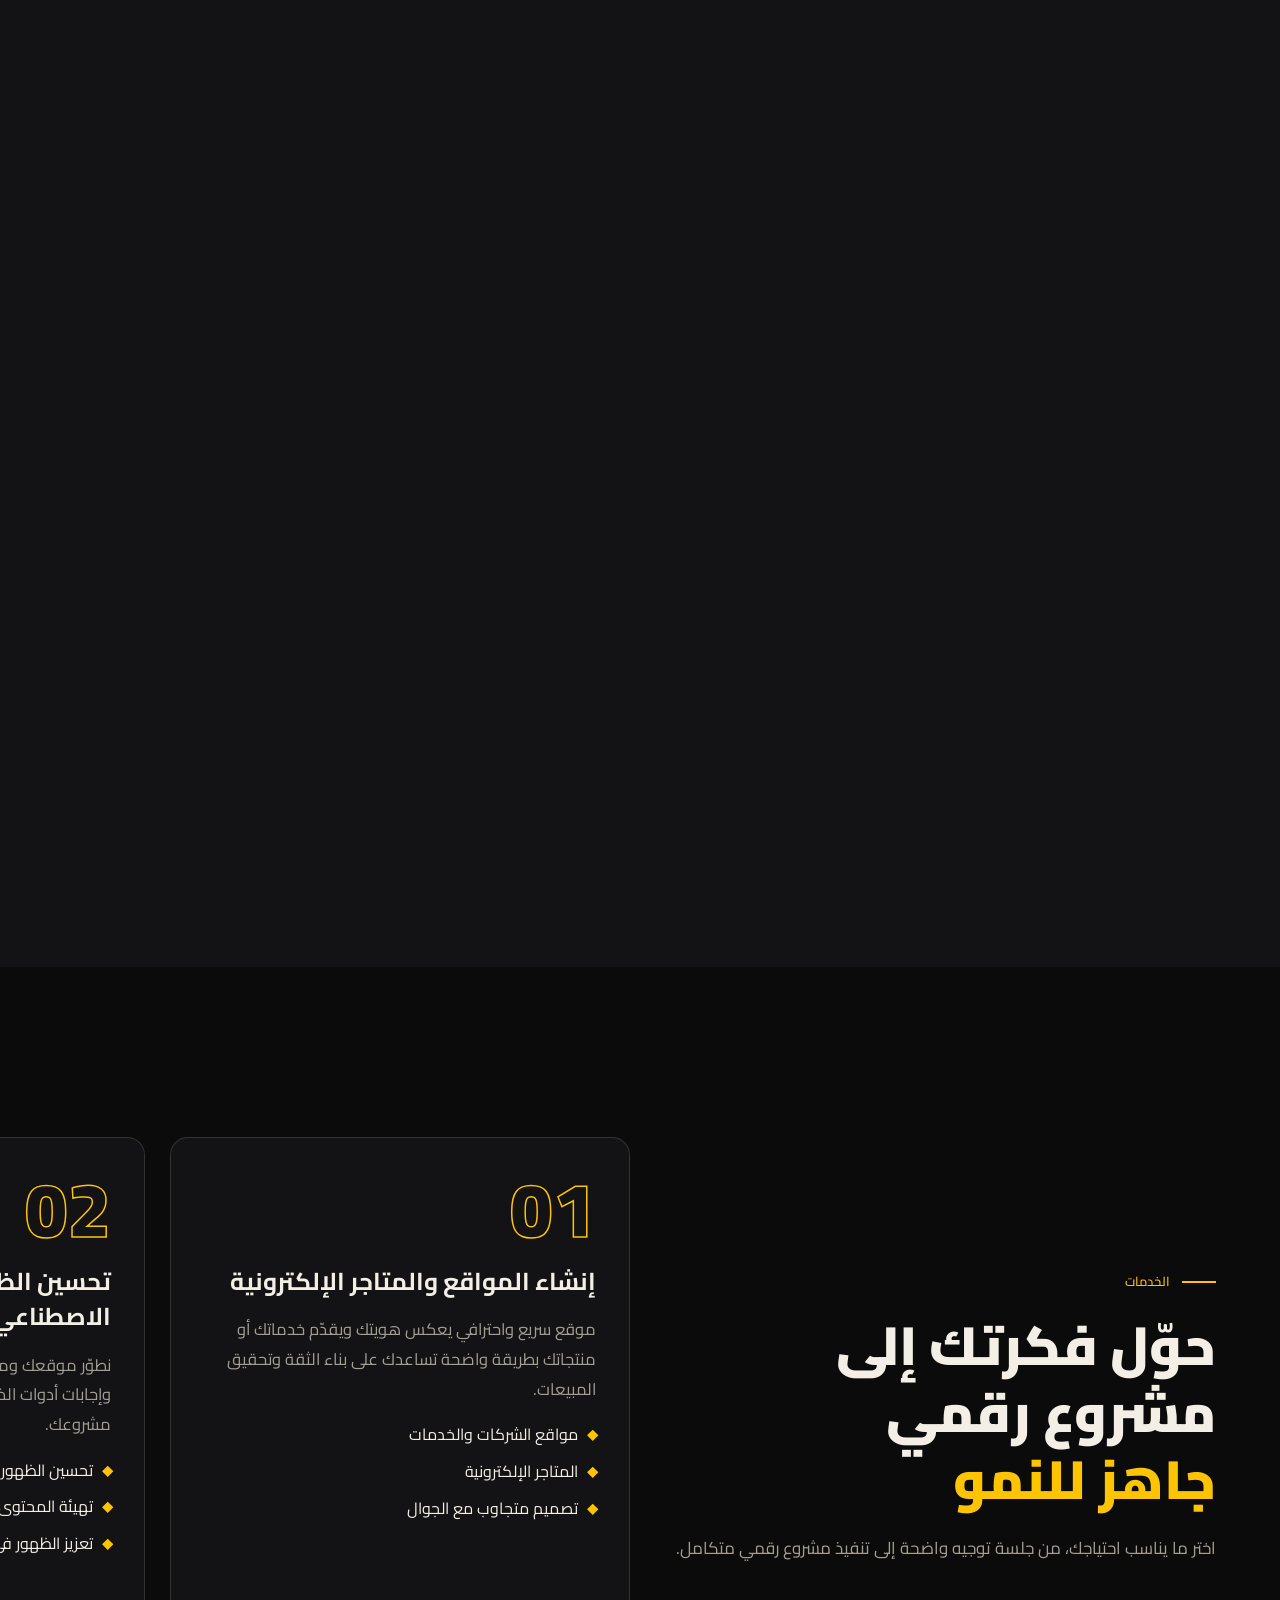
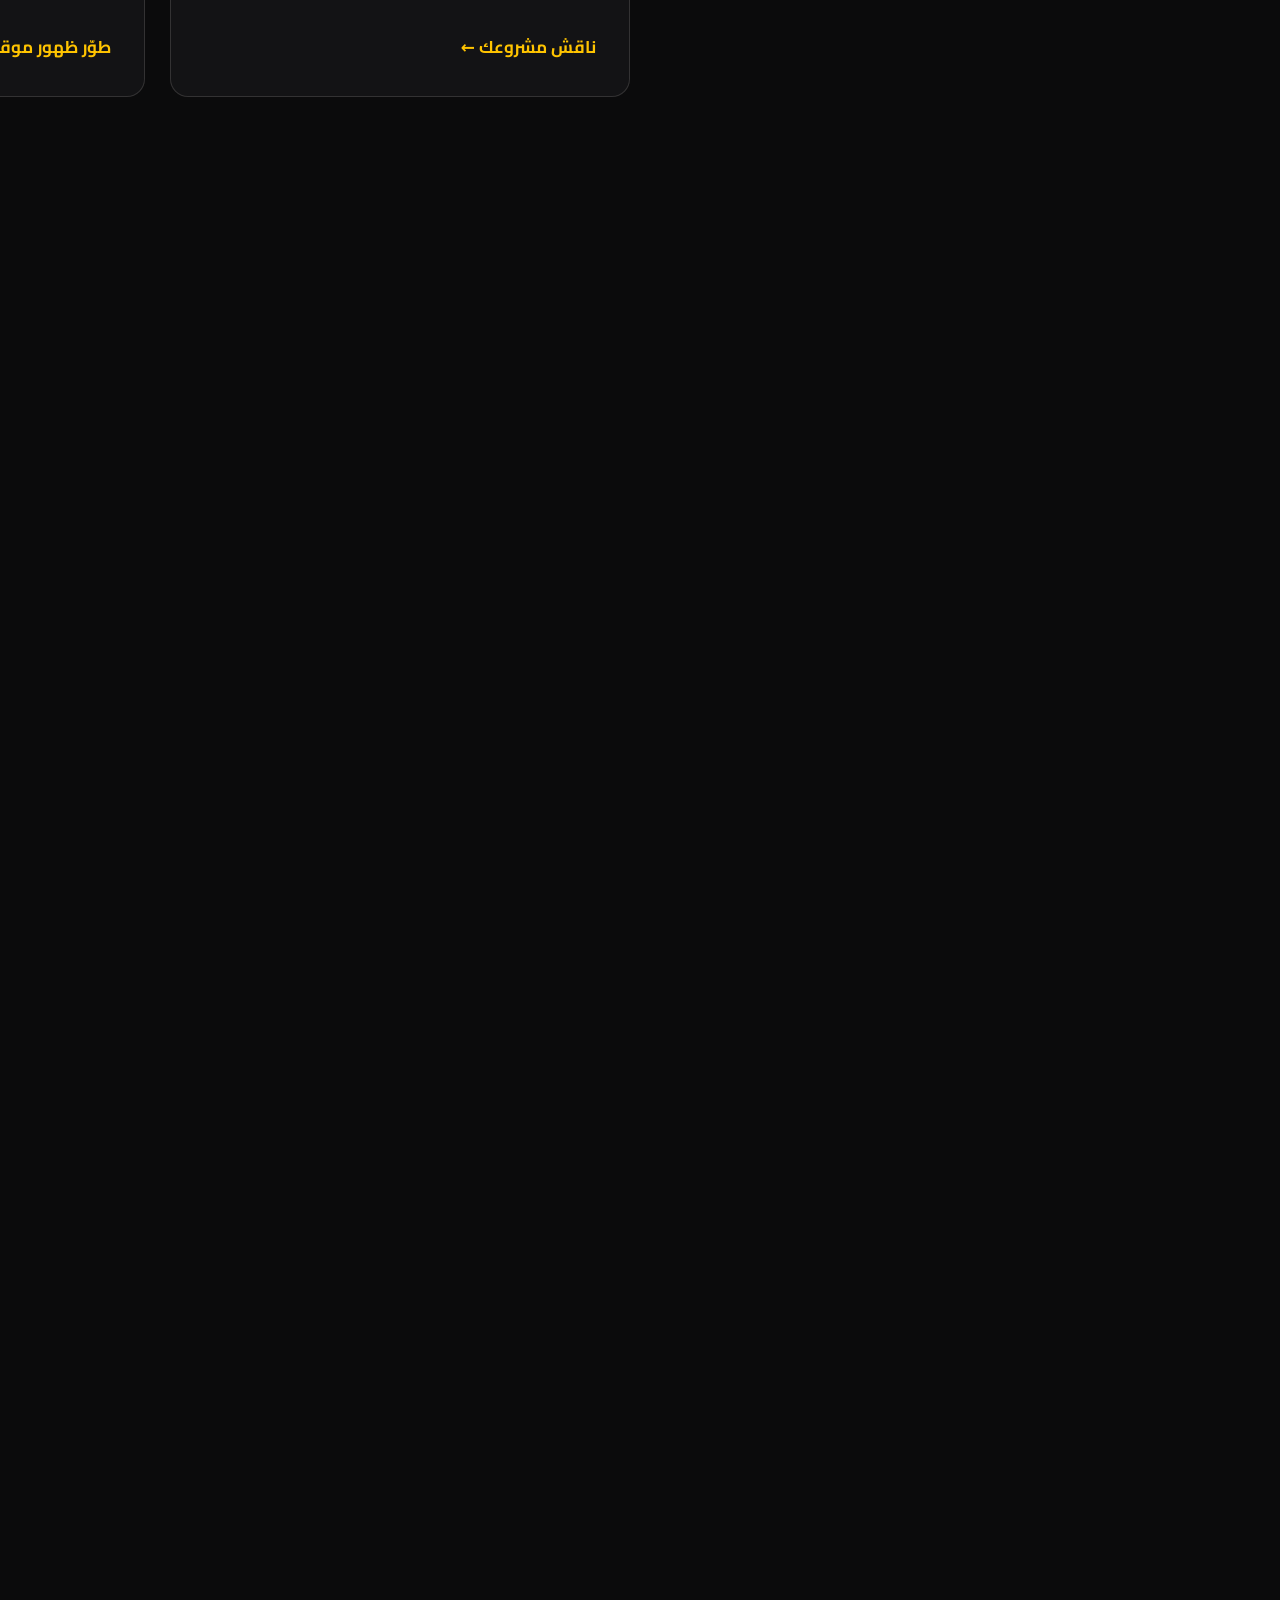
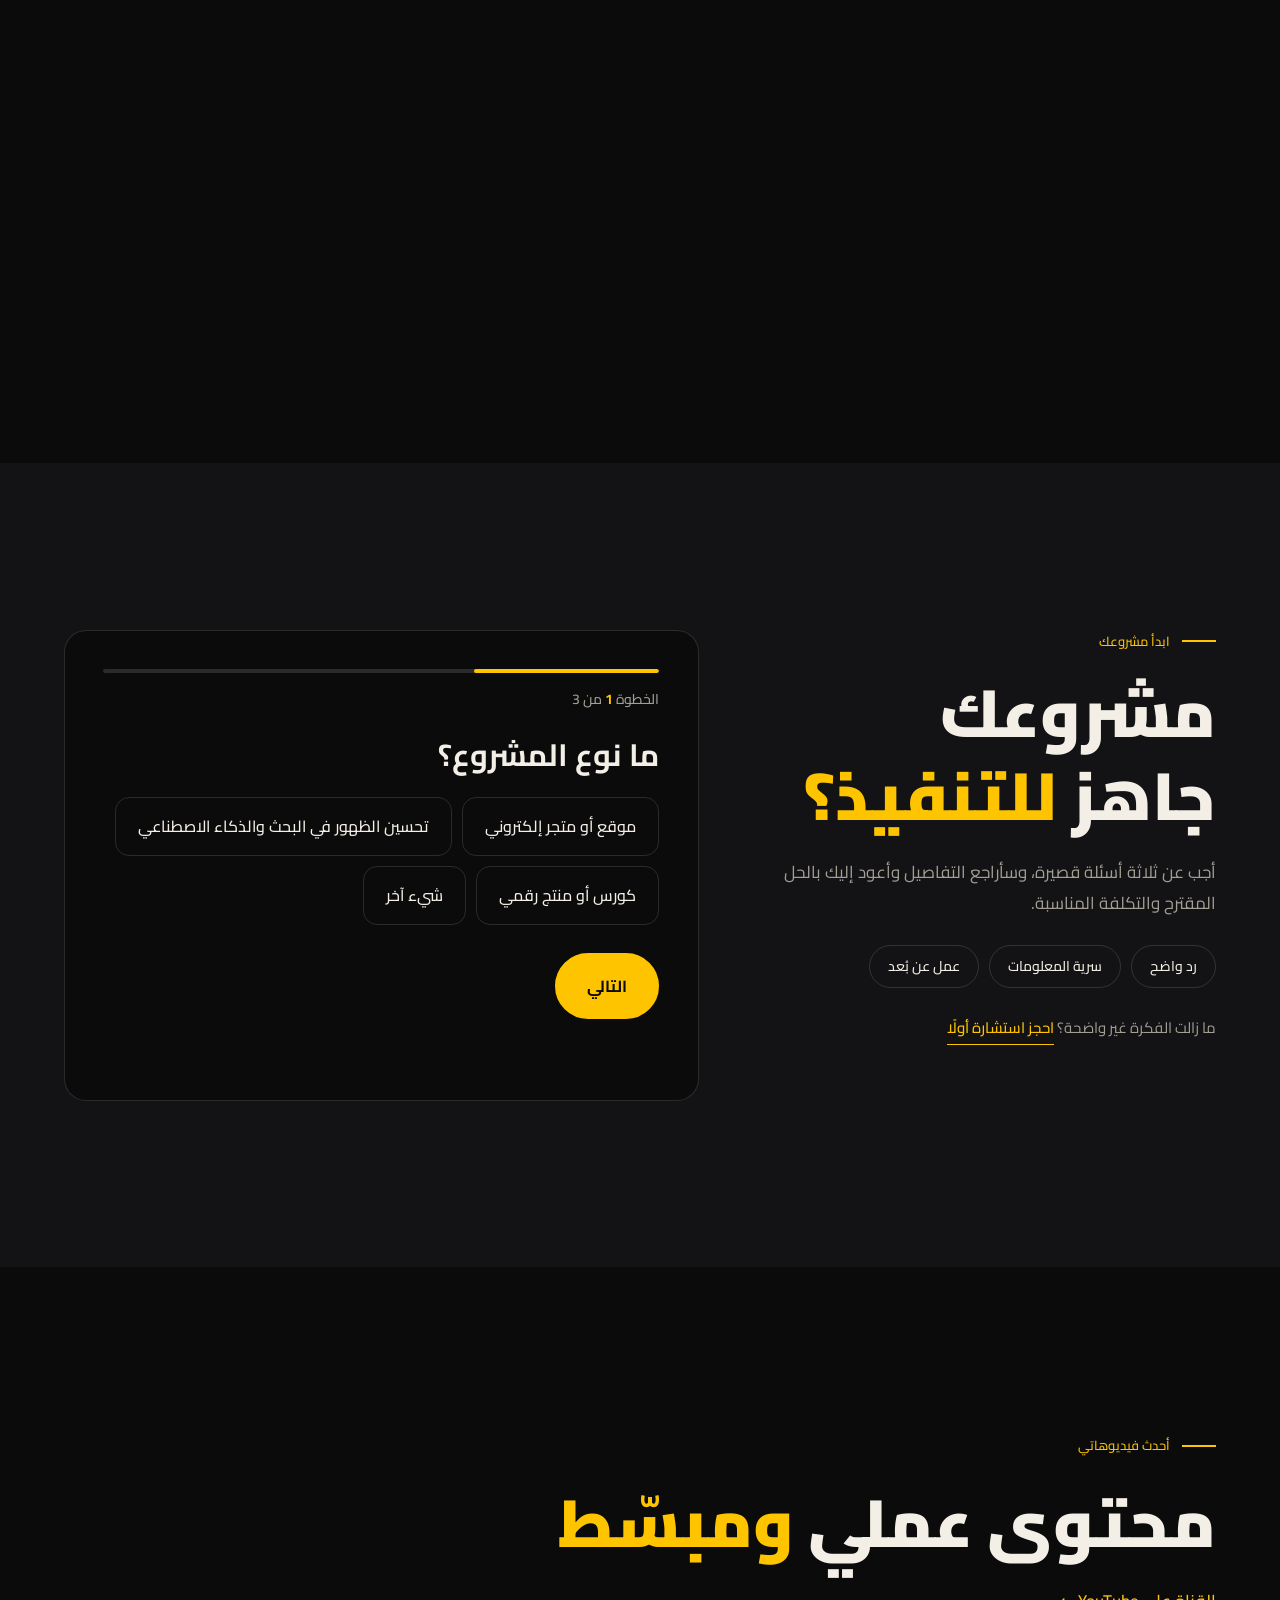
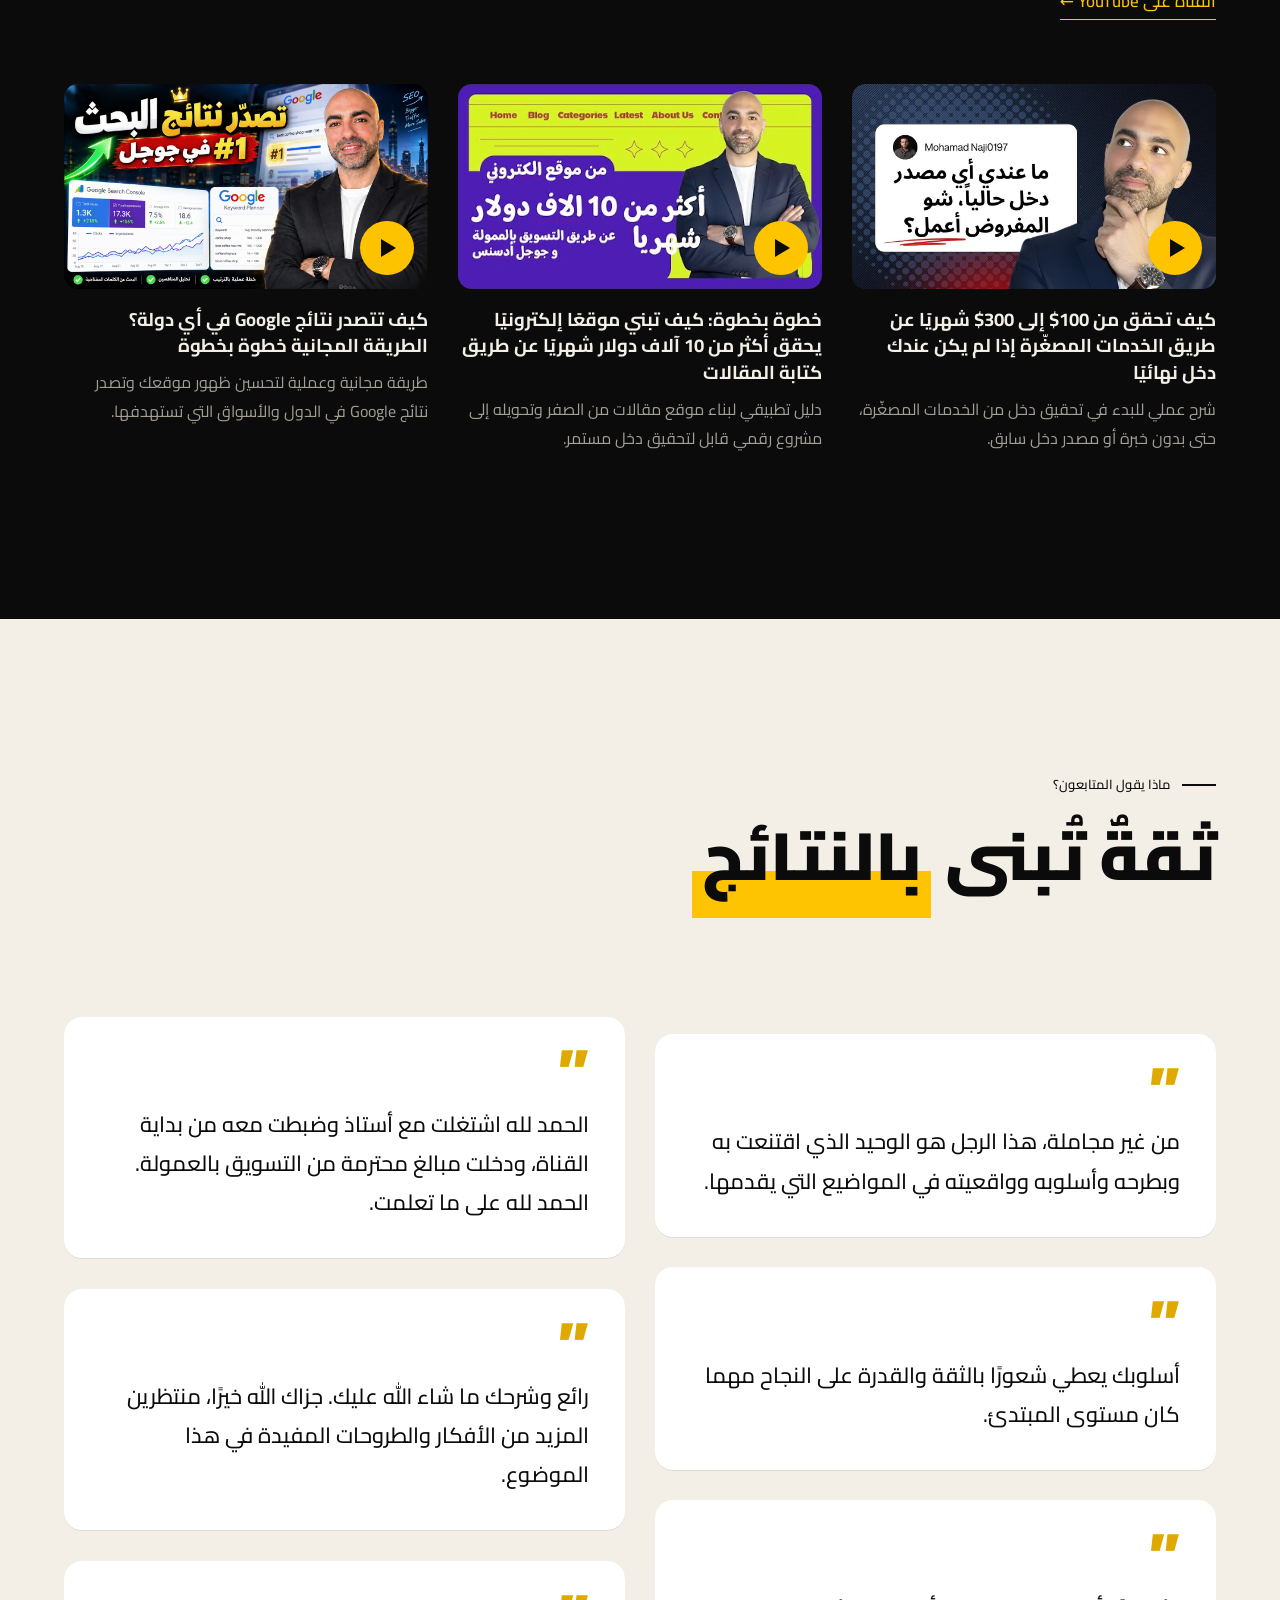
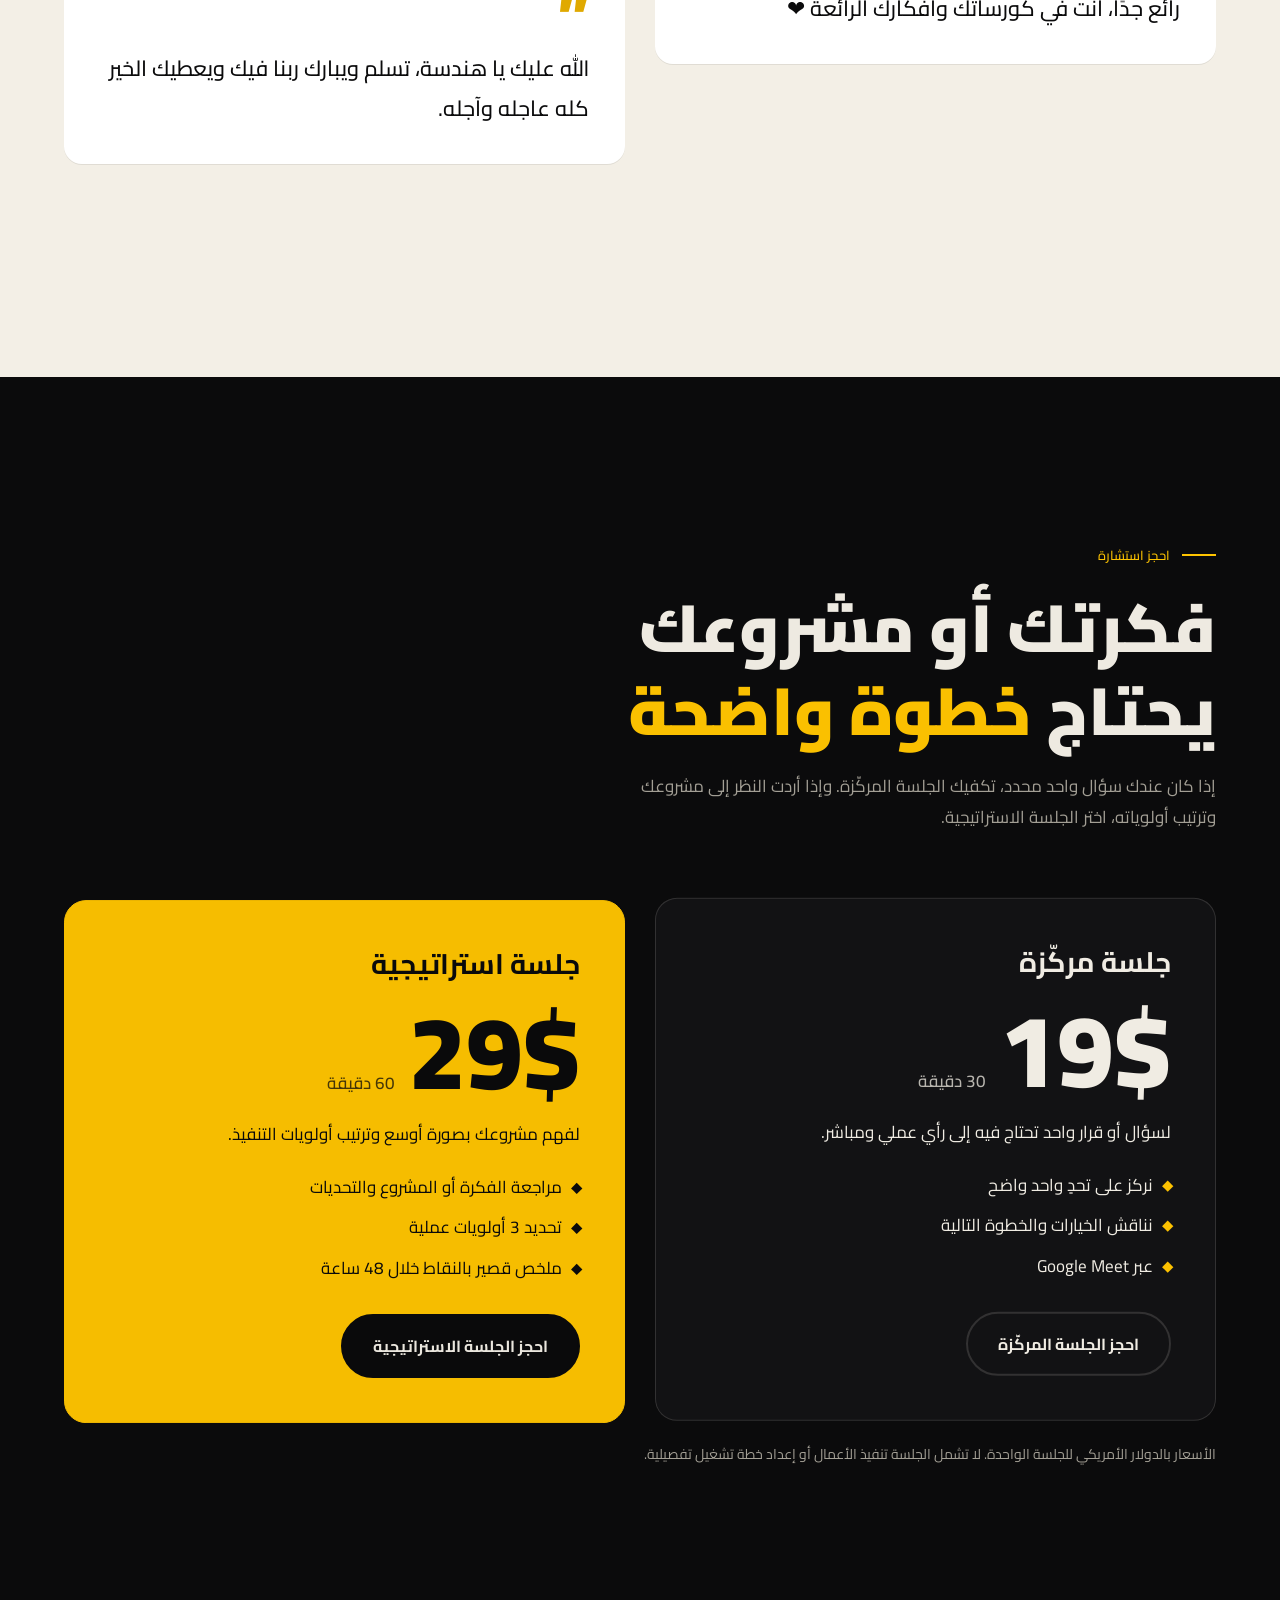
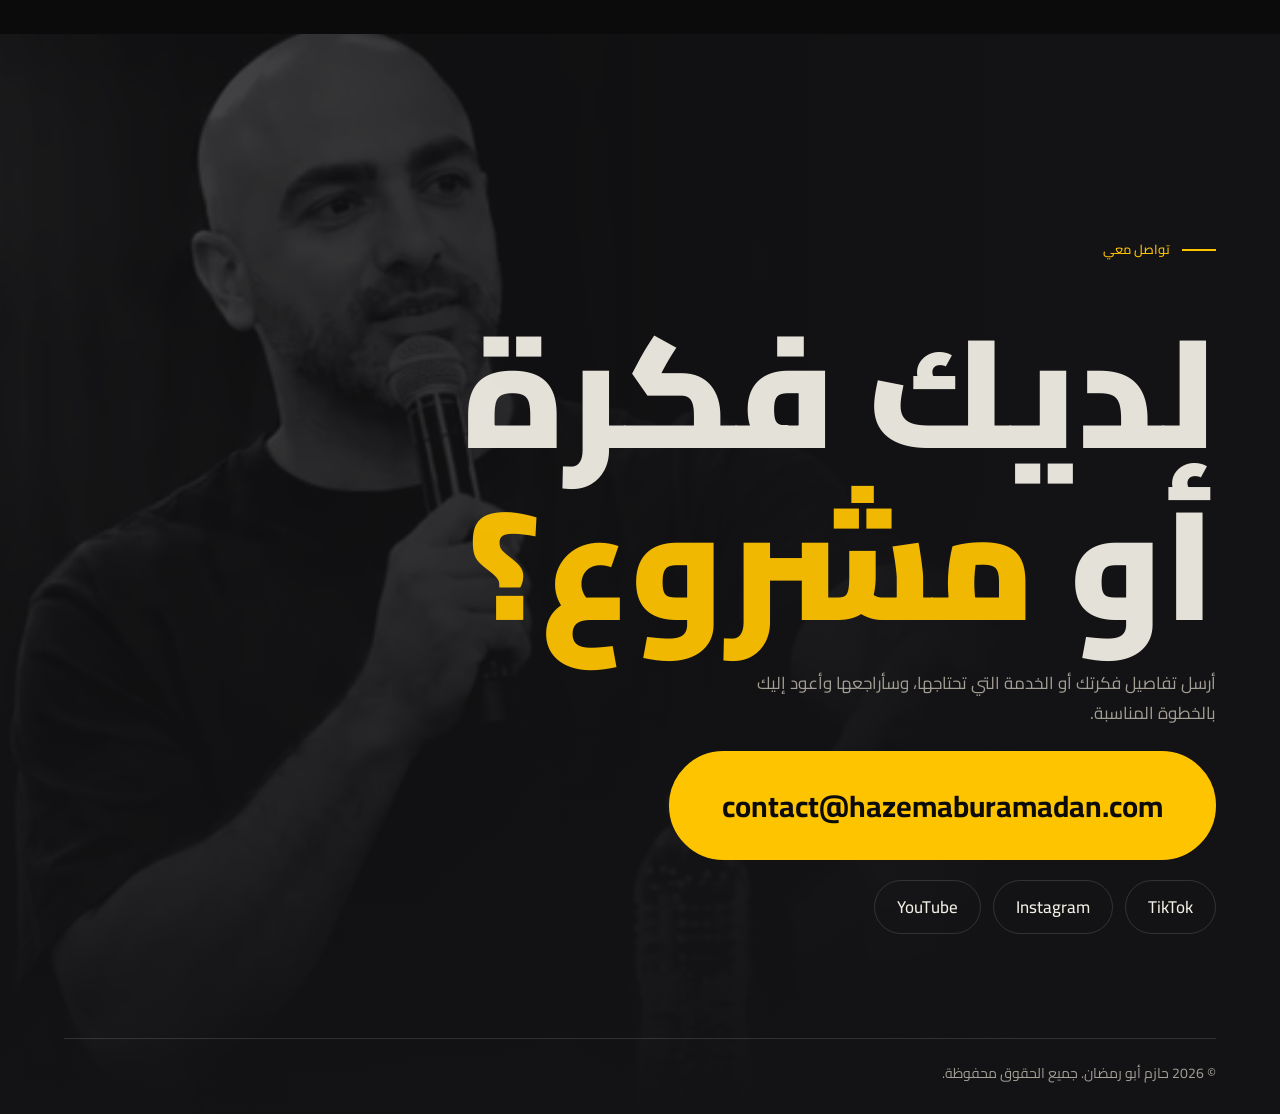
==== commit 85af5d20: "Use the approved logo and old-site fonts, replace the hero Header uses the real H-and-arrow logo. Ca" ====
--- a/new/index.html
+++ b/new/index.html
@@ -17,8 +17,9 @@
 <link rel="icon" href="assets/img/logo.png">
 <link rel="preconnect" href="https://fonts.googleapis.com">
 <link rel="preconnect" href="https://fonts.gstatic.com" crossorigin>
-<link href="https://fonts.googleapis.com/css2?family=Alexandria:wght@300;500;700;900&family=IBM+Plex+Sans+Arabic:wght@300;400;500;600&display=swap" rel="stylesheet">
-<link rel="preload" as="image" href="assets/seq/f_001.webp">
+<link href="https://fonts.googleapis.com/css2?family=Aref+Ruqaa:wght@400;700&family=Cairo:wght@400;500;700;900&display=swap" rel="stylesheet">
+<link rel="preload" as="image" href="assets/seq/f_001.webp" media="(min-width: 861px), (orientation: landscape)">
+<link rel="preload" as="image" href="assets/seqm/f_001.webp" media="(max-width: 860px) and (orientation: portrait)">
 <link rel="stylesheet" href="assets/css/style.css">
 <script type="application/ld+json">
 {"@context":"https://schema.org","@type":"Person","name":"حازم أبو رمضان","alternateName":"Hazem Abu Ramadan","jobTitle":"مهندس ومستشار رقمي","url":"https://hazemaburamadan.com/","email":"contact@hazemaburamadan.com","sameAs":["https://www.youtube.com/@HazemAbuRamadan","https://www.instagram.com/hazem.abu.ramadan/","https://www.tiktok.com/@hazem_aburamadan"]}
@@ -30,7 +31,7 @@
 
 <header class="top">
   <a class="brand" href="#hero" aria-label="حازم أبو رمضان — الرئيسية">
-    <svg class="mark" viewBox="0 0 64 64" aria-hidden="true"><path d="M4 52 24 30l12 10L54 14" fill="none" stroke="currentColor" stroke-width="9" stroke-linejoin="miter"/><path d="M40 8h20v20z" fill="currentColor"/></svg>
+    <img class="mark" src="assets/img/logo-mark.png" alt="" width="190" height="192">
     <span>حازم أبو رمضان</span>
   </a>
   <nav class="nav" aria-label="التنقل الرئيسي">
@@ -49,12 +50,15 @@
 <section class="hero" id="hero">
   <div class="hero__stage">
     <canvas class="hero__canvas" aria-hidden="true"></canvas>
-    <img class="hero__poster" src="assets/seq/f_001.webp" alt="المهندس حازم أبو رمضان جالسًا ببدلة كحلية">
+    <picture>
+      <source media="(max-width: 860px) and (orientation: portrait)" srcset="assets/seqm/f_001.webp">
+      <img class="hero__poster" src="assets/seq/f_001.webp" alt="المهندس حازم أبو رمضان واقفًا بثقة وذراعاه متشابكتان">
+    </picture>
     <div class="hero__scrim" aria-hidden="true"></div>
 
     <div class="hero__copy" data-phase="0">
       <p class="eyebrow">م. حازم أبو رمضان — مهندس ومستشار رقمي</p>
-      <h1>الإنجازات العظيمة<br>لا تأتي من <em>منطقة الراحة</em></h1>
+      <h1>الإنجازات العظيمة<br><em>لا تأتي من منطقة الراحة</em></h1>
     </div>
 
     <div class="hero__copy" data-phase="1" aria-hidden="true">
--- a/new/assets/css/style.css
+++ b/new/assets/css/style.css
@@ -10,8 +10,9 @@
   --line: rgba(243, 239, 230, .14);
   --yellow: #ffc400;
   --yellow-deep: #e0a900;
-  --display: "Alexandria", "IBM Plex Sans Arabic", system-ui, sans-serif;
-  --body: "IBM Plex Sans Arabic", system-ui, sans-serif;
+  --display: "Cairo", system-ui, sans-serif;
+  --script: "Aref Ruqaa", "Cairo", serif;
+  --body: "Cairo", system-ui, sans-serif;
   --pad: clamp(20px, 5vw, 80px);
   --ease: cubic-bezier(.2, .7, .1, 1);
 }
@@ -23,7 +24,7 @@
   background: var(--ink);
   color: var(--text);
   font-family: var(--body);
-  font-size: clamp(16px, 1.1vw, 18px);
+  font-size: clamp(17px, 1.15vw, 19px);
   line-height: 1.8;
   overflow-x: hidden;
   -webkit-font-smoothing: antialiased;
@@ -78,11 +79,13 @@
   padding: 18px var(--pad);
   transition: background .4s, padding .4s, transform .5s var(--ease);
 }
-.top.is-solid { background: rgba(11, 11, 12, .82); backdrop-filter: blur(14px); -webkit-backdrop-filter: blur(14px); padding-block: 12px; }
-.top.is-hidden { transform: translateY(-110%); }
-.brand { display: flex; align-items: center; gap: 10px; font-family: var(--display); font-weight: 700; font-size: 17px; }
-.mark { width: 30px; height: 30px; color: var(--yellow); }
-.nav { display: flex; gap: clamp(16px, 2.4vw, 38px); font-size: 15px; }
+.top::before { content: ""; position: absolute; inset: 0 0 -40px 0; z-index: -1; pointer-events: none; background: linear-gradient(to bottom, rgba(11,11,12,.9), rgba(11,11,12,0)); opacity: 0; transition: opacity .4s; }
+.top.is-solid::before { opacity: 1; }
+.top.is-solid { padding-block: 12px; }
+.top.is-hidden, .top.is-away { transform: translateY(-110%); }
+.brand { display: flex; align-items: center; gap: 12px; font-family: var(--display); font-weight: 700; font-size: 18px; }
+.mark { width: auto; height: 44px; }
+.nav { display: flex; gap: clamp(16px, 2.4vw, 38px); font-family: var(--display); font-weight: 500; font-size: 16px; }
 .nav a { position: relative; padding: 6px 0; opacity: .82; transition: opacity .2s; }
 .nav a::after { content: ""; position: absolute; inset: auto 0 0 0; height: 2px; background: var(--yellow); transform: scaleX(0); transform-origin: right; transition: transform .35s var(--ease); }
 .nav a:hover { opacity: 1; }
@@ -91,25 +94,36 @@
 
 /* ---------- hero ---------- */
 .hero { position: relative; height: 420vh; }
-.hero__stage { position: sticky; top: 0; height: 100vh; height: 100svh; overflow: hidden; background: #26272b; }
-.hero__canvas, .hero__poster { position: absolute; inset: 0; width: 100%; height: 100%; object-fit: cover; object-position: 50% 30%; }
+.hero__stage { position: sticky; top: 0; height: 100vh; height: 100svh; overflow: hidden; background: #0f1414; }
+.hero__canvas, .hero__poster { position: absolute; inset: 0; width: 100%; height: 100%; object-fit: cover; object-position: 25% 20%; }
 .hero__canvas { z-index: 1; opacity: 0; transition: opacity .5s; }
 .hero__canvas.is-ready { opacity: 1; }
-.hero__scrim { position: absolute; inset: 0; z-index: 2; background: linear-gradient(to top, rgba(11,11,12,.94) 0%, rgba(11,11,12,.55) 28%, rgba(11,11,12,0) 58%), linear-gradient(to bottom, rgba(11,11,12,.5), rgba(11,11,12,0) 22%); }
+.hero__scrim { position: absolute; inset: 0; z-index: 2; background: linear-gradient(to left, rgba(11,11,12,.72) 0%, rgba(11,11,12,.35) 38%, rgba(11,11,12,0) 62%), linear-gradient(to top, rgba(11,11,12,1) 0%, rgba(11,11,12,0) 22%); }
 .hero__copy {
   position: absolute; z-index: 3;
-  inset-inline: var(--pad); inset-block-end: clamp(70px, 11vh, 130px);
+  inset-block: 0; inset-inline-start: var(--pad); width: min(49%, 760px);
+  display: flex; flex-direction: column; justify-content: center; align-items: flex-start;
+  padding-block: 110px 70px;
   opacity: 0; visibility: hidden;
 }
 .hero__copy[data-phase="0"] { opacity: 1; visibility: visible; }
-.hero h1 { font-size: clamp(36px, 5.6vw, 96px); line-height: 1.25; }
-.hero .hero__copy h2 { font-size: clamp(28px, 4.6vw, 78px); margin-bottom: 28px; }
-.hero__copy[data-phase="1"] { display: flex; flex-wrap: wrap; gap: clamp(24px, 6vw, 110px); }
-.stat b { display: block; font-family: var(--display); font-weight: 900; font-size: clamp(64px, 11vw, 180px); line-height: 1; color: var(--yellow); direction: ltr; text-align: right; }
-.stat > span { font-family: var(--display); font-weight: 500; font-size: clamp(16px, 1.8vw, 26px); }
-.hero__cue { position: absolute; z-index: 3; inset-block-end: 22px; inset-inline-end: var(--pad); display: flex; align-items: center; gap: 12px; font-size: 13px; color: var(--muted); }
+.hero h1 { font-family: var(--script); font-weight: 700; font-size: clamp(46px, 6.2vw, 112px); line-height: 1.45; }
+.hero .hero__copy h2 { font-size: clamp(30px, 4.6vw, 80px); line-height: 1.35; margin-bottom: 30px; }
+.hero__copy[data-phase="1"] { gap: clamp(14px, 3vh, 40px); }
+.stat { display: flex; align-items: baseline; gap: 18px; flex-wrap: wrap; }
+.stat b { font-family: var(--display); font-weight: 900; font-size: clamp(64px, 10vw, 170px); line-height: 1; color: var(--yellow); direction: ltr; }
+.stat > span { font-family: var(--display); font-weight: 700; font-size: clamp(17px, 1.9vw, 28px); }
+.hero__cue { position: absolute; z-index: 3; inset-block-end: 22px; inset-inline-start: var(--pad); display: flex; align-items: center; gap: 12px; font-size: 14px; color: var(--muted); }
 .hero__cue i { width: 1px; height: 44px; background: linear-gradient(var(--yellow), transparent); animation: cue 1.8s var(--ease) infinite; transform-origin: top; }
 @keyframes cue { 0% { transform: scaleY(0); } 60% { transform: scaleY(1); } 100% { transform: scaleY(1); opacity: 0; } }
+@media (max-width: 860px) and (orientation: portrait) {
+  .hero__canvas, .hero__poster { object-position: 50% 100%; }
+  .hero__scrim { background: linear-gradient(to bottom, rgba(11,11,12,.8) 0%, rgba(11,11,12,.35) 34%, rgba(11,11,12,0) 52%), linear-gradient(to top, rgba(11,11,12,1) 0%, rgba(11,11,12,0) 16%); }
+  .hero__copy { width: auto; inset-inline: var(--pad); justify-content: flex-start; padding-block: 92px 0; }
+  .hero .hero__copy h2 { margin-bottom: 18px; }
+  .hero__cta .btn { padding: 12px 22px; font-size: 15px; }
+  .hero__cue { inset-inline-start: auto; inset-inline-end: var(--pad); }
+}
 
 /* ---------- marquee ---------- */
 .marquee { overflow: hidden; border-block: 1px solid var(--line); padding: 22px 0; background: var(--ink); direction: ltr; }
@@ -143,7 +157,7 @@
 .journey__steps li.is-on { opacity: 1; border-color: var(--yellow); }
 .journey__steps b { font-family: var(--display); font-weight: 900; color: var(--yellow); font-size: 14px; direction: ltr; display: block; text-align: right; }
 .journey__steps h3 { font-size: clamp(19px, 2vw, 30px); margin: 4px 0 6px; }
-.journey__steps p { color: var(--muted); font-size: 15px; line-height: 1.7; }
+.journey__steps p { color: var(--muted); font-size: 16px; line-height: 1.75; }
 .journey__method { font-family: var(--display); font-weight: 500; color: var(--muted); font-size: clamp(14px, 1.3vw, 18px); }
 .journey__method span { color: var(--text); }
 @media (max-width: 860px) {
@@ -169,8 +183,8 @@
 .card:hover { background: var(--ink-3); border-color: var(--yellow); transform: translateY(-8px); }
 .card__n { font-family: var(--display); font-weight: 900; font-size: clamp(54px, 6vw, 92px); line-height: 1; color: transparent; -webkit-text-stroke: 1.5px var(--yellow); direction: ltr; text-align: right; }
 .card h3 { font-size: clamp(20px, 1.9vw, 27px); }
-.card p { color: var(--muted); font-size: 15.5px; }
-.card ul { display: grid; gap: 8px; font-size: 15px; }
+.card p { color: var(--muted); font-size: 16.5px; }
+.card ul { display: grid; gap: 8px; font-size: 16px; }
 .card li { display: flex; gap: 10px; align-items: baseline; }
 .card li::before { content: ""; width: 8px; height: 8px; background: var(--yellow); transform: rotate(45deg) translateY(-1px); flex: none; }
 .card a { margin-top: auto; font-family: var(--display); font-weight: 700; color: var(--yellow); }
@@ -191,7 +205,7 @@
 .video:hover .video__thumb i { transform: scale(1.15); }
 .video h3 { font-size: clamp(17px, 1.45vw, 21px); margin-bottom: 8px; transition: color .25s; }
 .video:hover h3 { color: var(--yellow); }
-.video p { color: var(--muted); font-size: 15px; }
+.video p { color: var(--muted); font-size: 16px; }
 @media (max-width: 860px) { .videos__grid { grid-template-columns: 1fr; } }
 
 /* ---------- voices (light band) ---------- */
@@ -278,7 +292,7 @@
 /* ---------- contact / footer ---------- */
 .contact { position: relative; overflow: hidden; padding: clamp(110px, 16vw, 240px) var(--pad) 28px; background: var(--ink-2); }
 .contact__bg { position: absolute; inset: -12% 0; opacity: .22; }
-.contact__bg img { width: 100%; height: 100%; object-fit: cover; object-position: 50% 20%; filter: grayscale(1) contrast(1.1); }
+.contact__bg img { width: 100%; height: 100%; object-fit: cover; object-position: 50% 30%; transform: scale(1.9); transform-origin: 68% 36%; filter: grayscale(1) contrast(1.1); }
 .contact__bg::after { content: ""; position: absolute; inset: 0; background: linear-gradient(to left, var(--ink-2) 20%, transparent 90%), linear-gradient(to top, var(--ink-2), transparent 50%); }
 .contact__inner { position: relative; display: grid; gap: 22px; justify-items: start; }
 .contact__big { font-size: clamp(54px, 12vw, 210px); line-height: 1.12; }
@@ -292,7 +306,7 @@
 @media (prefers-reduced-motion: reduce) {
   .hero { height: auto; }
   .hero__stage { position: relative; height: auto; min-height: 100svh; display: flex; flex-direction: column; justify-content: flex-end; gap: 40px; padding: 120px var(--pad) 60px; }
-  .hero__copy { position: relative; inset: auto; opacity: 1; visibility: visible; }
+  .hero__copy { position: relative; inset: auto; width: auto; padding: 0; opacity: 1; visibility: visible; }
   .hero__cue { display: none; }
   .reveal-words .w { opacity: 1; }
   .about__frame { clip-path: none; }
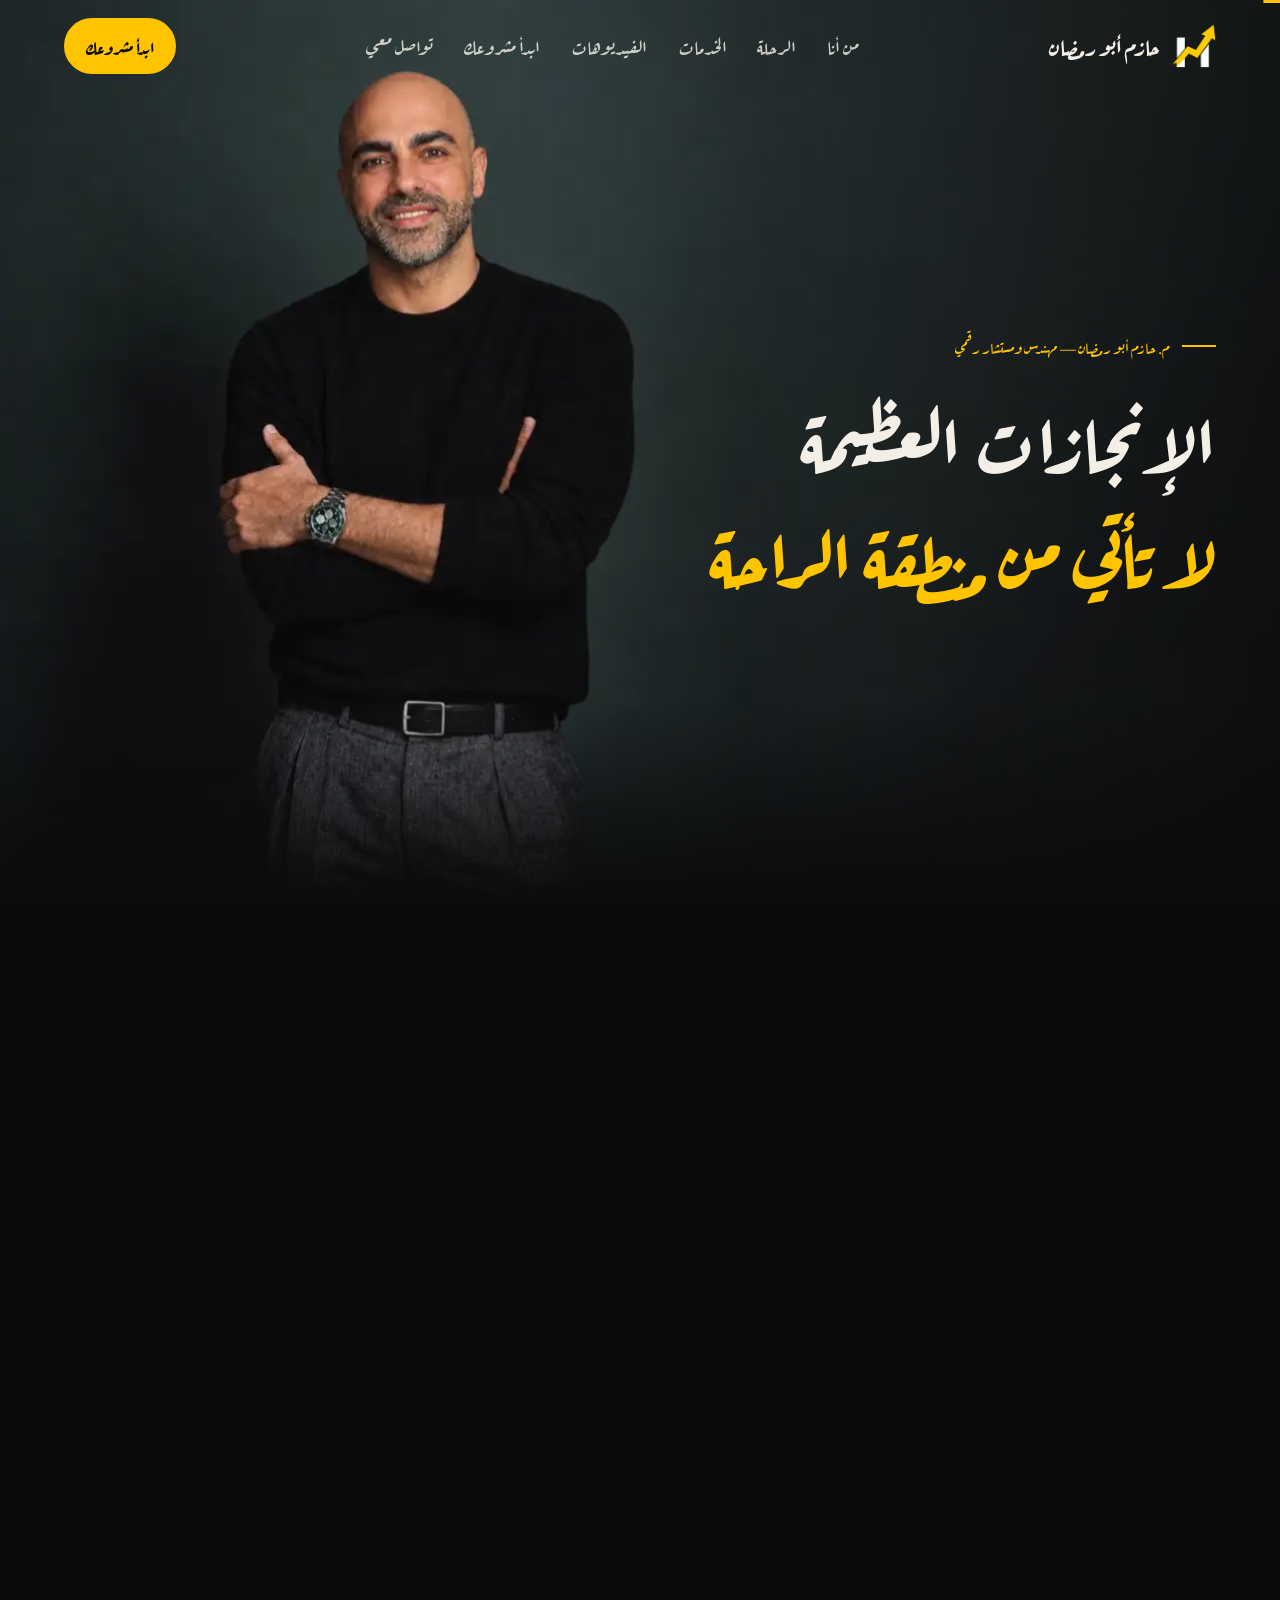
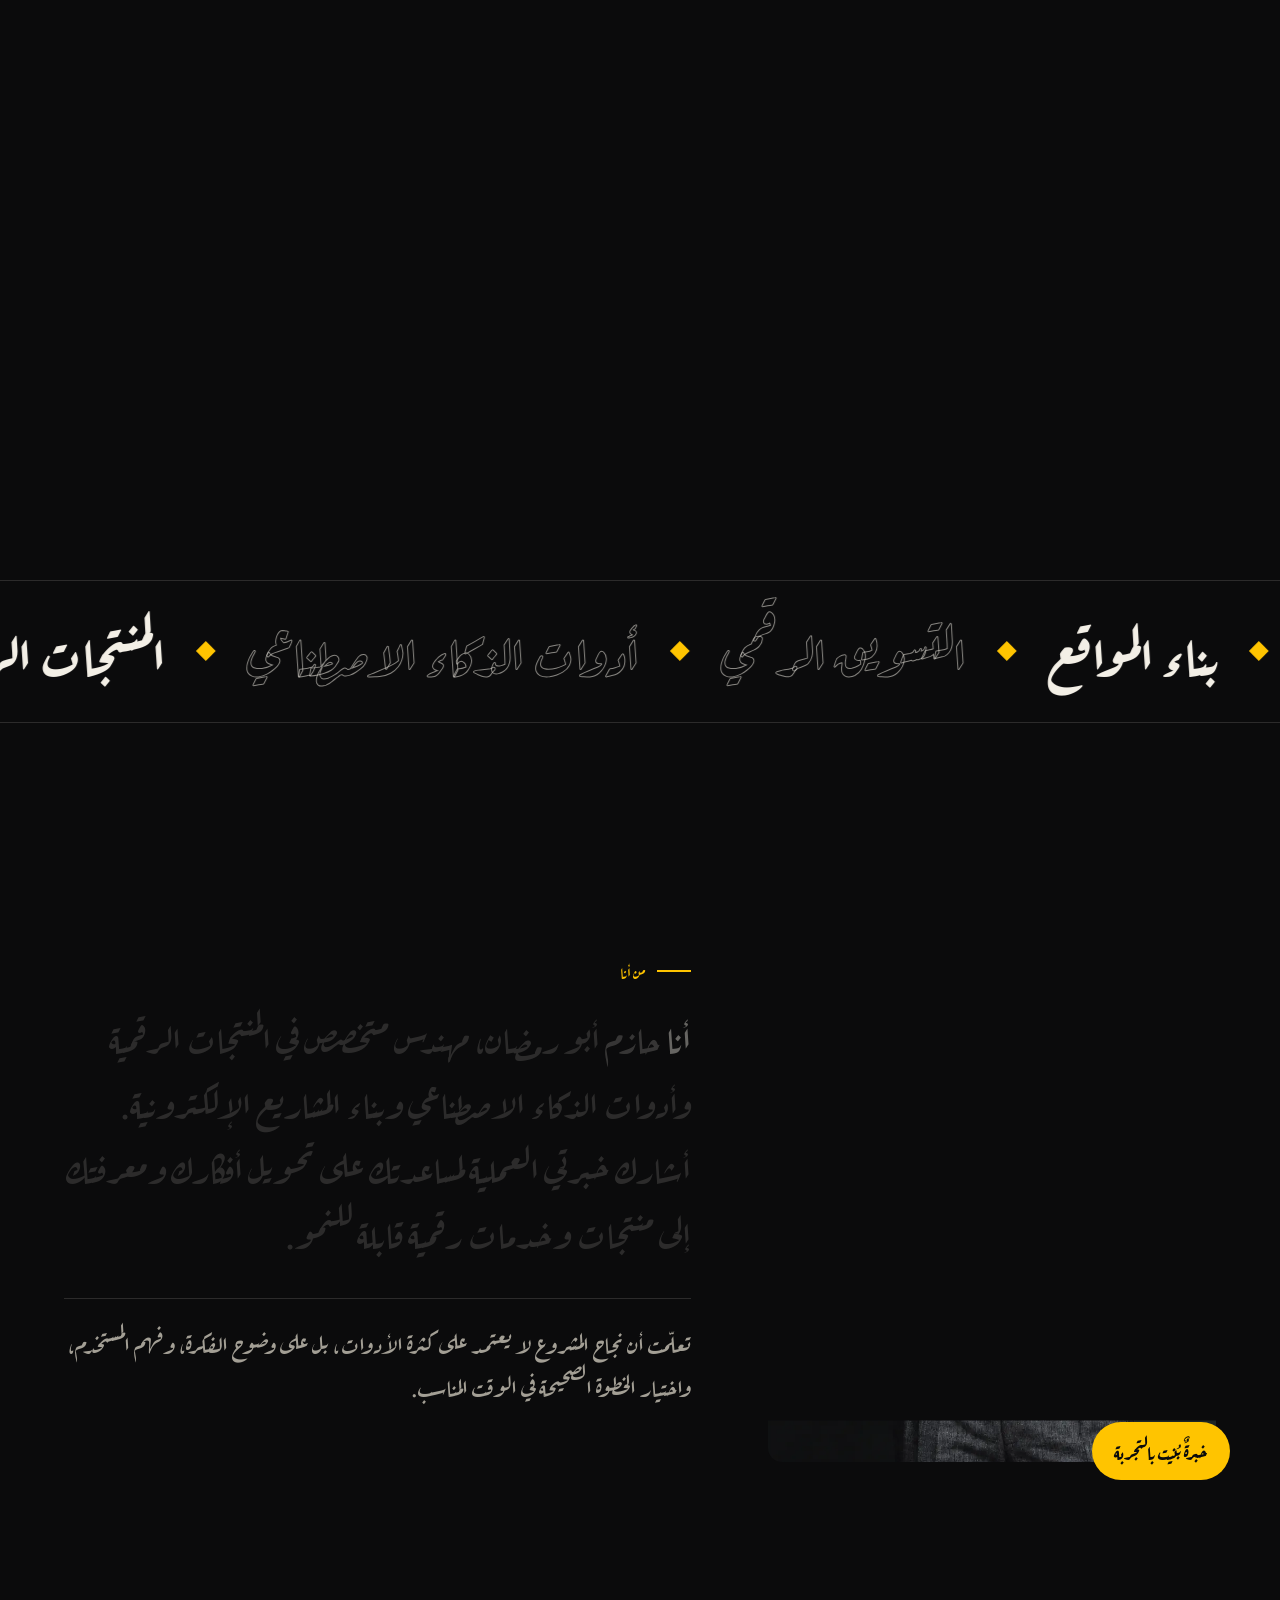
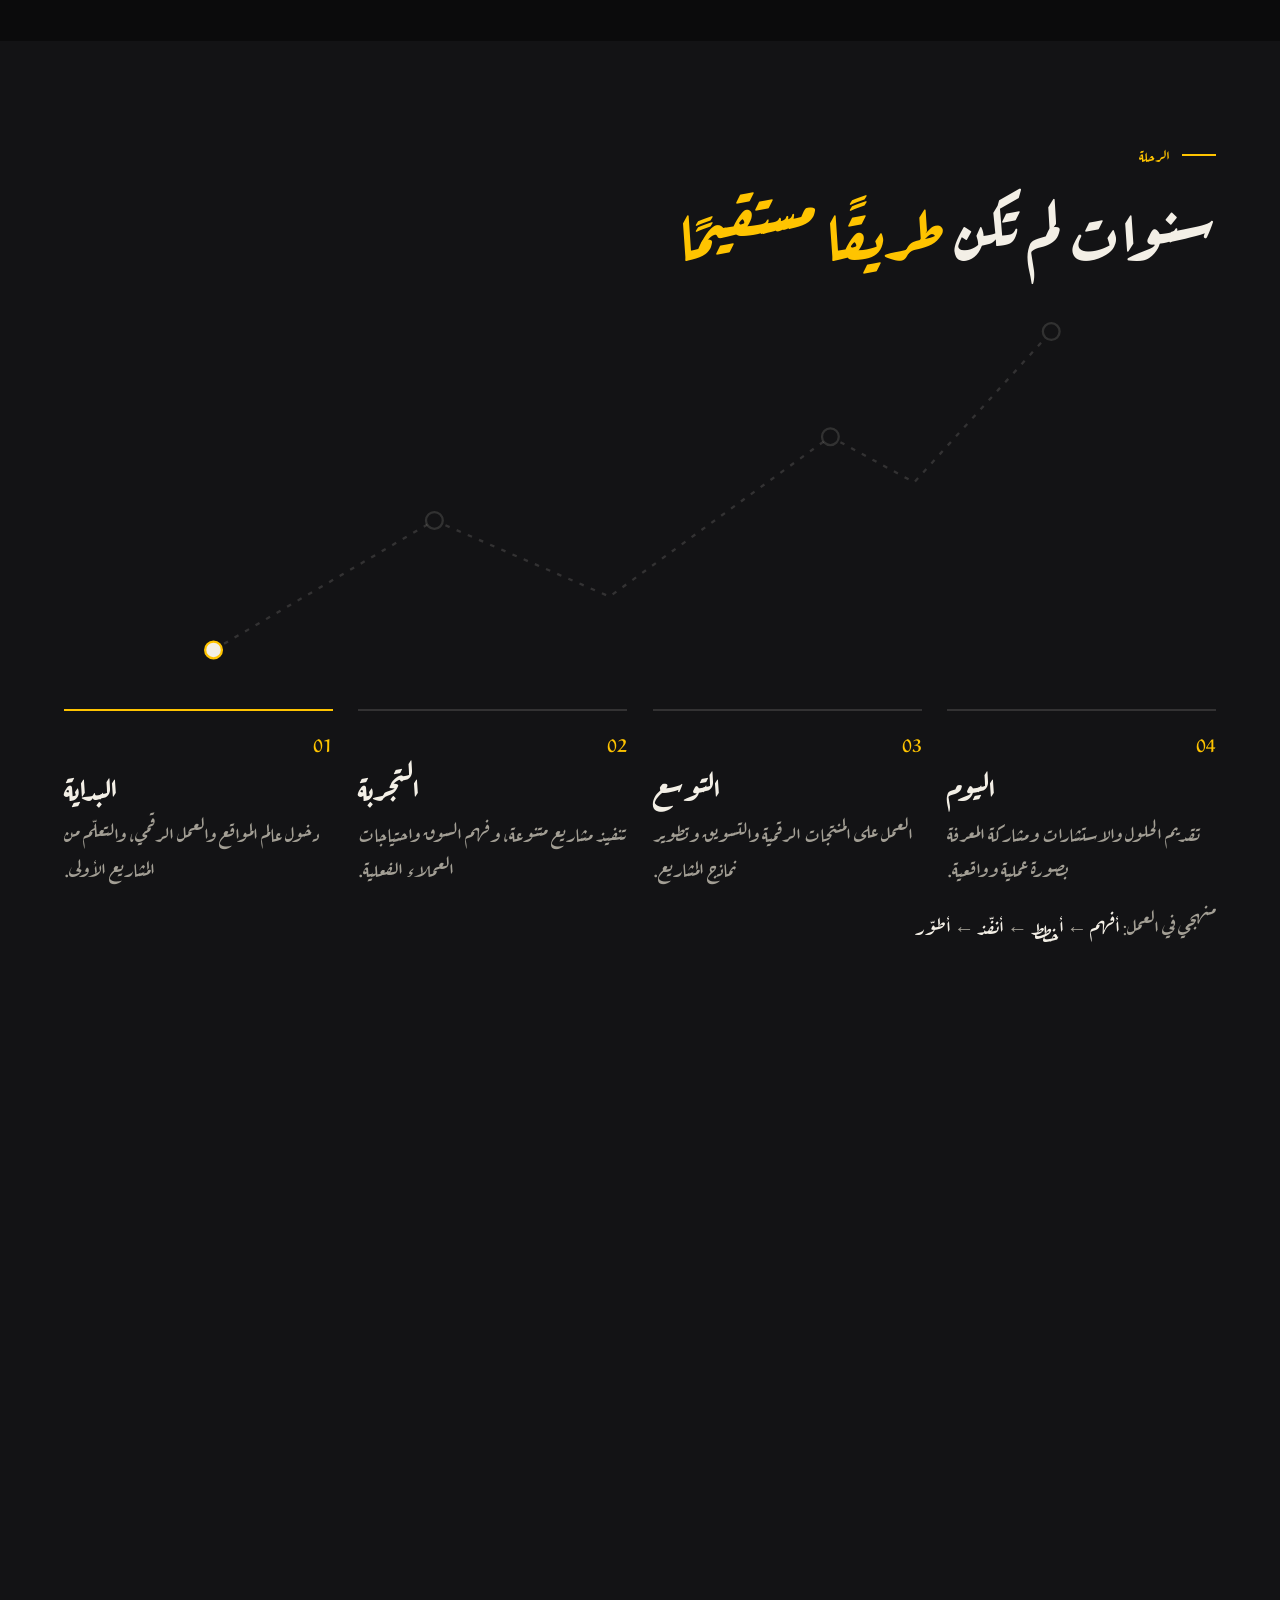
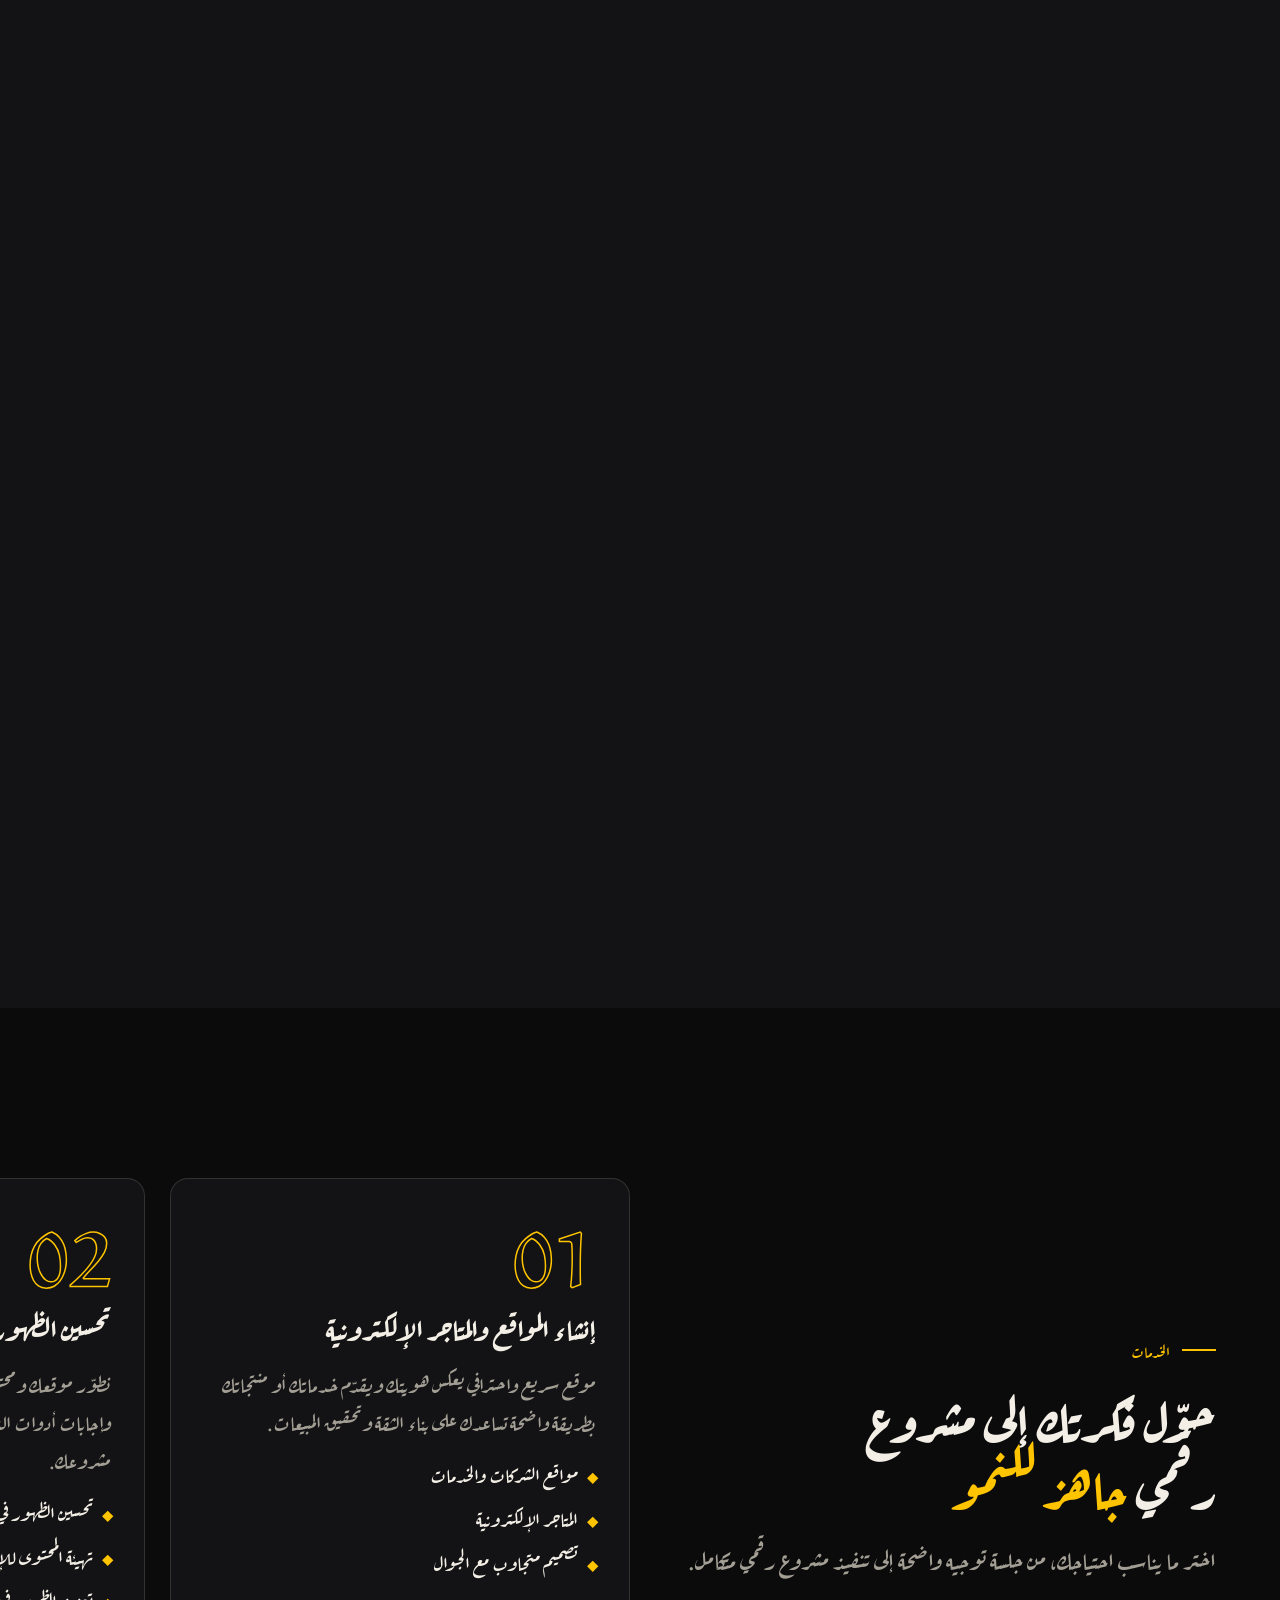
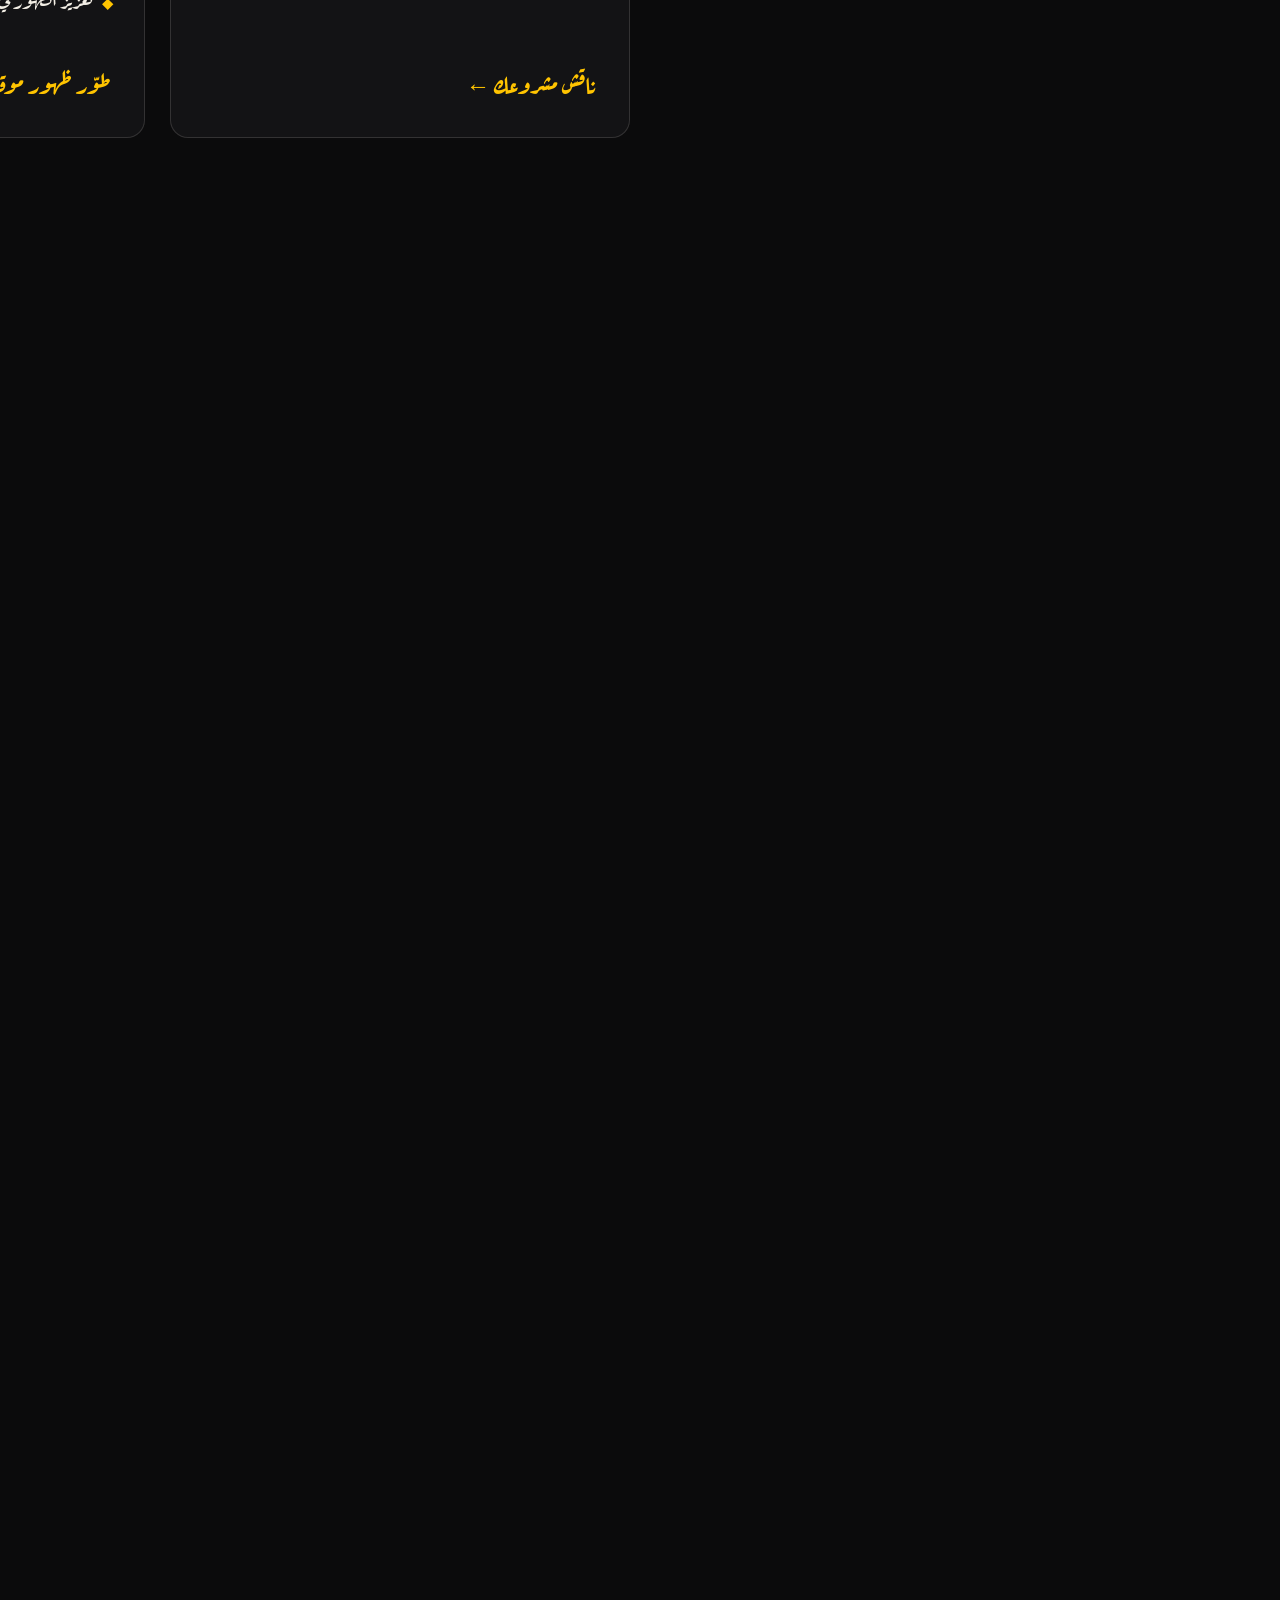
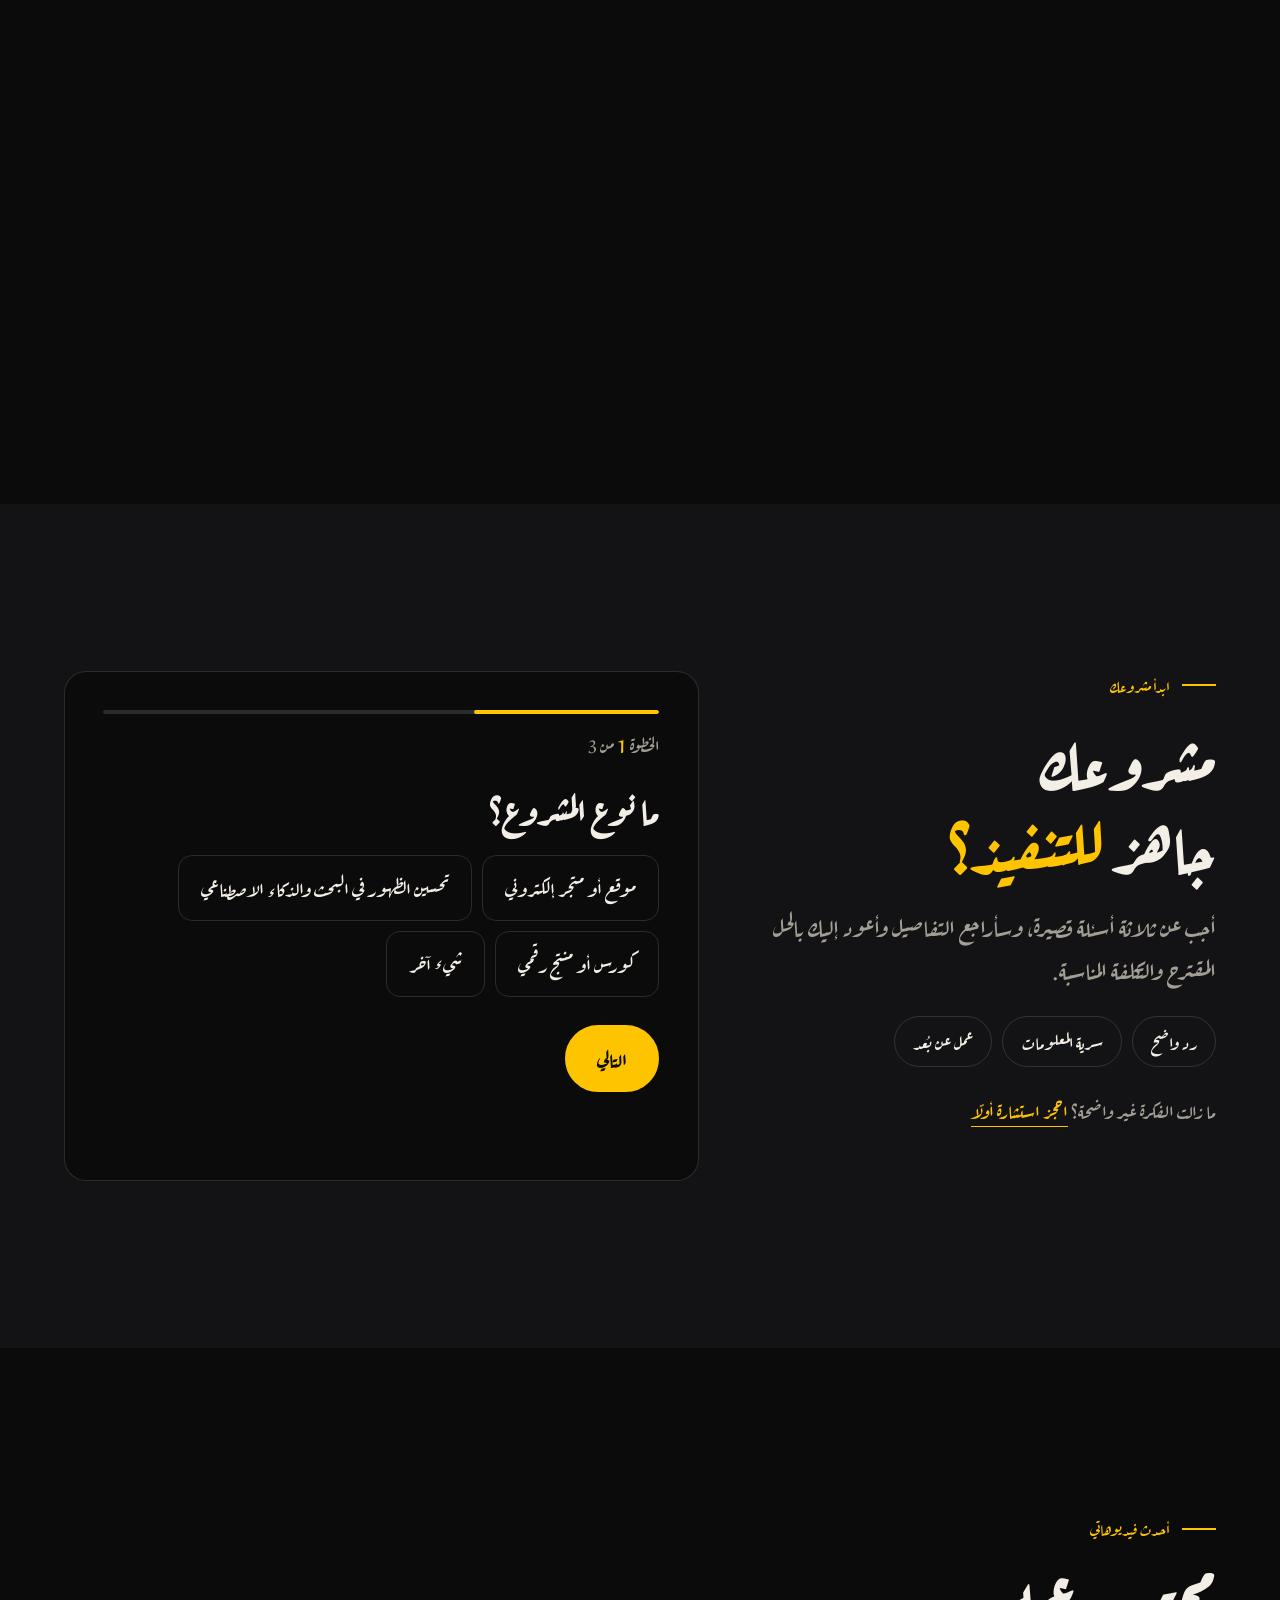
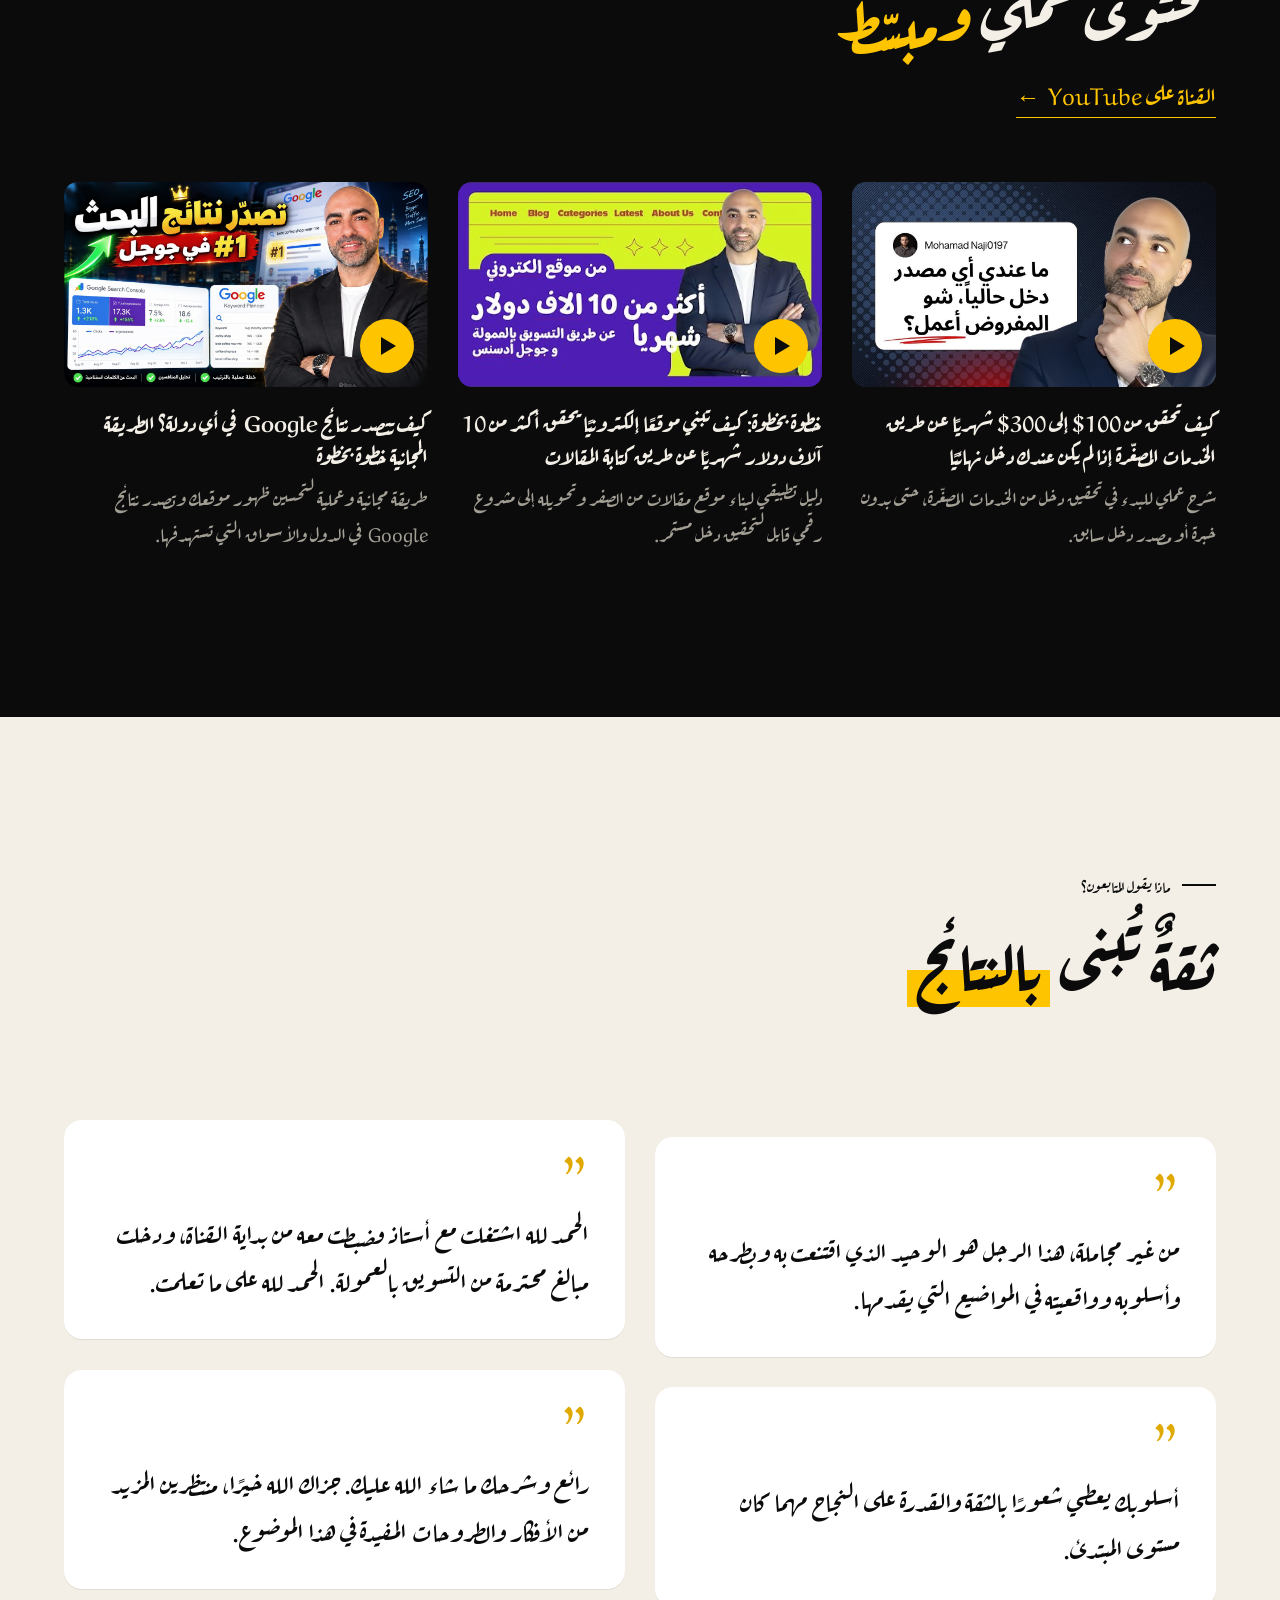
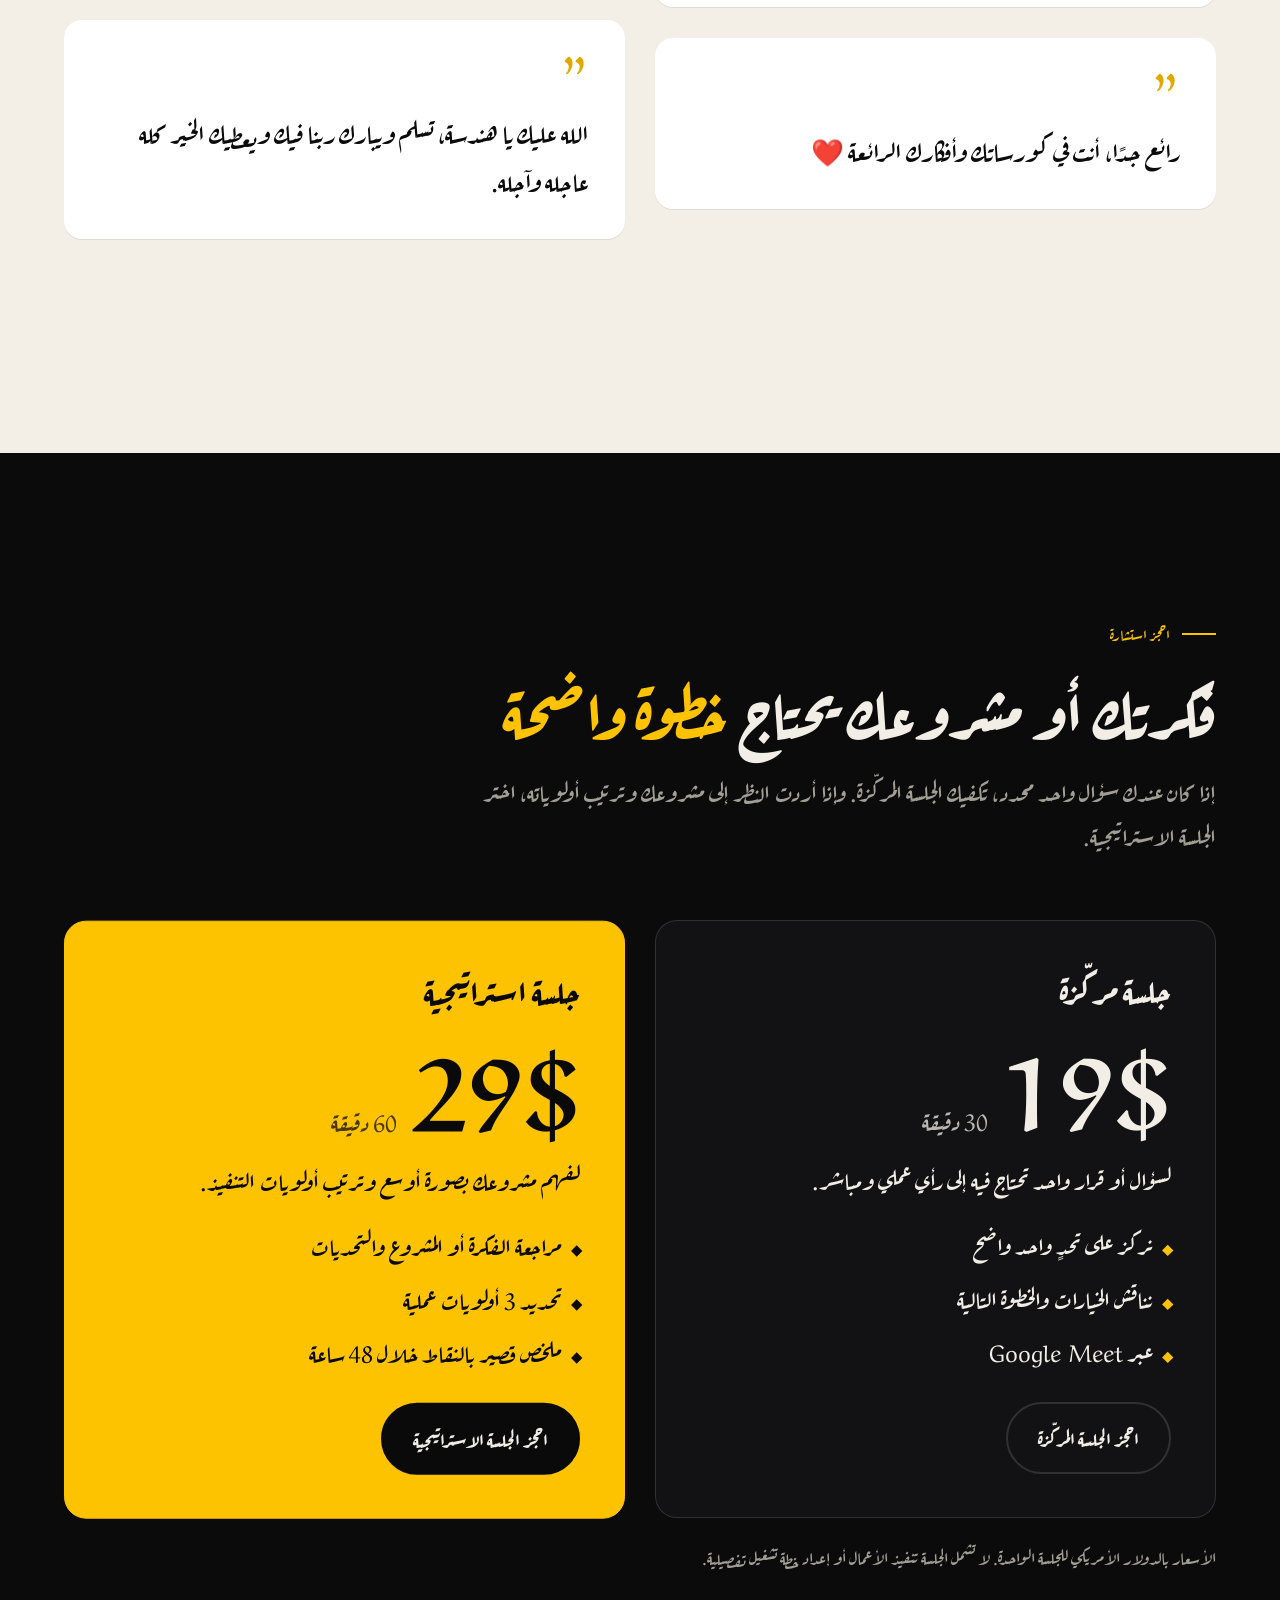
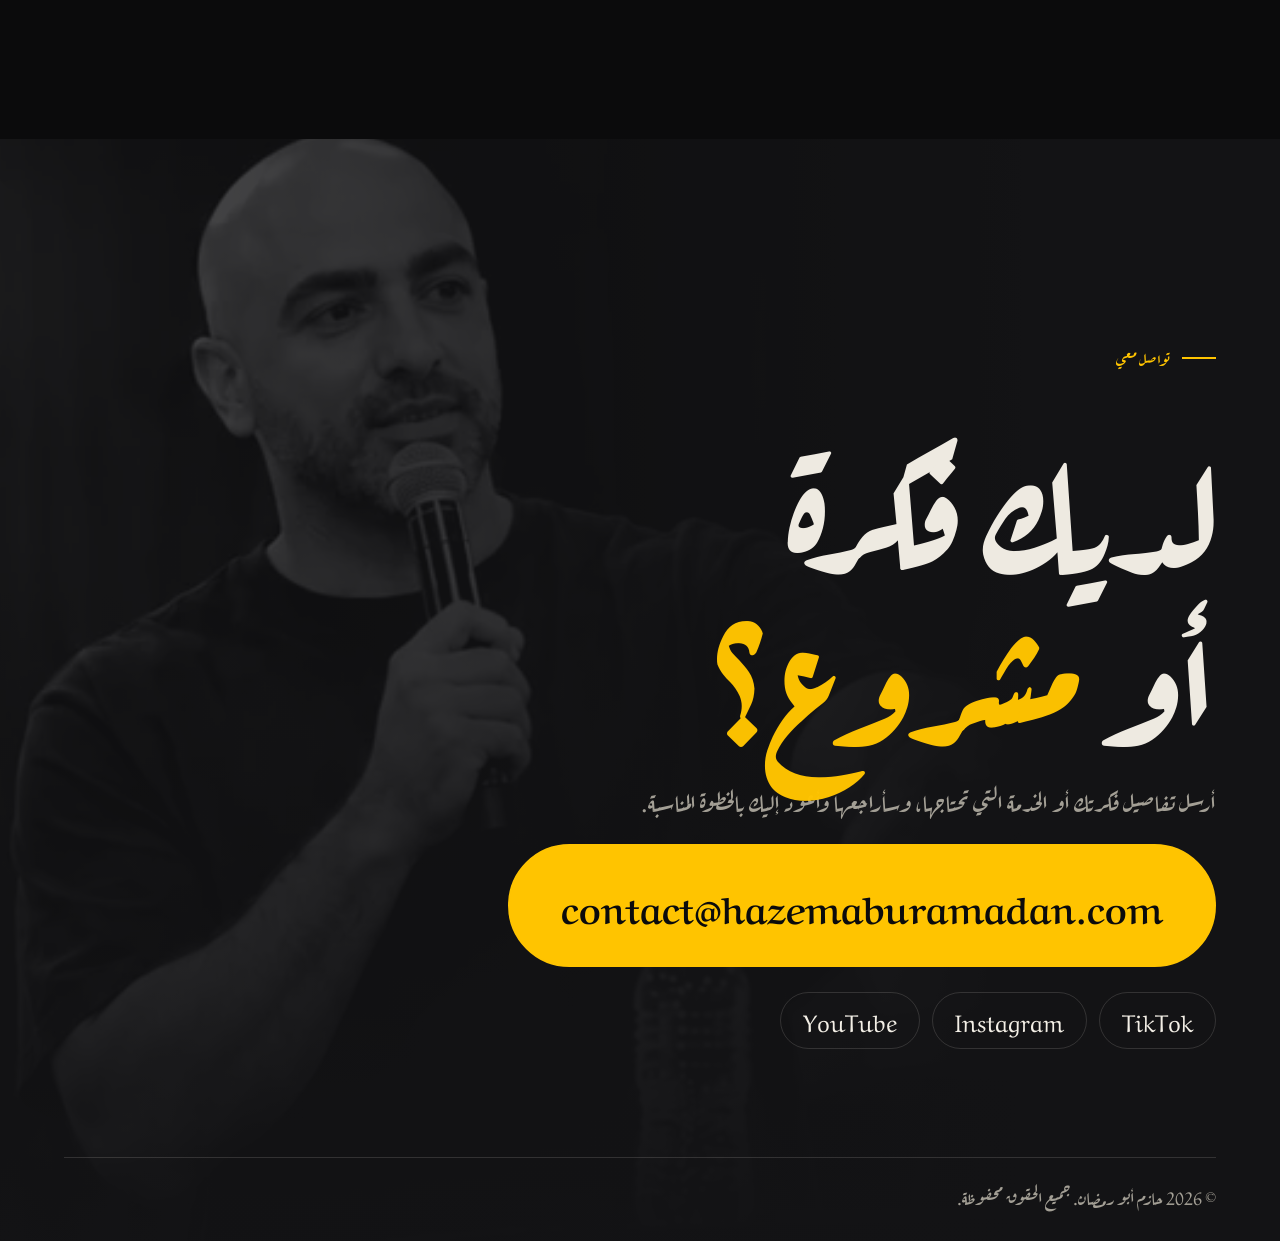
==== commit 7d35880a: "Use Aref Ruqaa as the only font and enlarge small text" ====
--- a/new/index.html
+++ b/new/index.html
@@ -17,7 +17,7 @@
 <link rel="icon" href="assets/img/logo.png">
 <link rel="preconnect" href="https://fonts.googleapis.com">
 <link rel="preconnect" href="https://fonts.gstatic.com" crossorigin>
-<link href="https://fonts.googleapis.com/css2?family=Aref+Ruqaa:wght@400;700&family=Cairo:wght@400;500;700;900&display=swap" rel="stylesheet">
+<link href="https://fonts.googleapis.com/css2?family=Aref+Ruqaa:wght@400;700&display=swap" rel="stylesheet">
 <link rel="preload" as="image" href="assets/seq/f_001.webp" media="(min-width: 861px), (orientation: landscape)">
 <link rel="preload" as="image" href="assets/seqm/f_001.webp" media="(max-width: 860px) and (orientation: portrait)">
 <link rel="stylesheet" href="assets/css/style.css">
--- a/new/assets/css/style.css
+++ b/new/assets/css/style.css
@@ -10,9 +10,9 @@
   --line: rgba(243, 239, 230, .14);
   --yellow: #ffc400;
   --yellow-deep: #e0a900;
-  --display: "Cairo", system-ui, sans-serif;
-  --script: "Aref Ruqaa", "Cairo", serif;
-  --body: "Cairo", system-ui, sans-serif;
+  --display: "Aref Ruqaa", serif;
+  --script: "Aref Ruqaa", serif;
+  --body: "Aref Ruqaa", serif;
   --pad: clamp(20px, 5vw, 80px);
   --ease: cubic-bezier(.2, .7, .1, 1);
 }
@@ -24,7 +24,7 @@
   background: var(--ink);
   color: var(--text);
   font-family: var(--body);
-  font-size: clamp(17px, 1.15vw, 19px);
+  font-size: clamp(24px, 1.65vw, 28px);
   line-height: 1.8;
   overflow-x: hidden;
   -webkit-font-smoothing: antialiased;
@@ -43,7 +43,7 @@
 
 .eyebrow {
   font-family: var(--display); font-weight: 500;
-  font-size: clamp(13px, 1vw, 15px);
+  font-size: clamp(16px, 1.22vw, 19px);
   color: var(--yellow);
   display: flex; align-items: center; gap: 12px;
   margin-bottom: 18px;
@@ -56,17 +56,17 @@
 /* ---------- buttons ---------- */
 .btn {
   display: inline-flex; align-items: center; justify-content: center;
-  font-family: var(--display); font-weight: 700; font-size: 16px;
+  font-family: var(--display); font-weight: 700; font-size: 20px;
   background: var(--yellow); color: var(--ink);
   padding: 16px 30px; border-radius: 999px; border: 2px solid var(--yellow);
   transition: transform .35s var(--ease), background .25s, color .25s;
   white-space: nowrap;
 }
 .btn:hover { transform: translateY(-3px); background: var(--paper); border-color: var(--paper); }
-.btn--sm { padding: 10px 20px; font-size: 14px; }
+.btn--sm { padding: 10px 20px; font-size: 18px; }
 .btn--ghost { background: transparent; color: var(--text); border-color: var(--line); }
 .btn--ghost:hover { background: var(--yellow); color: var(--ink); border-color: var(--yellow); }
-.btn--xl { font-size: clamp(16px, 2.4vw, 30px); padding: clamp(16px, 2vw, 26px) clamp(24px, 4vw, 54px); direction: ltr; }
+.btn--xl { font-size: clamp(20px, 2.93vw, 38px); padding: clamp(16px, 2vw, 26px) clamp(24px, 4vw, 54px); direction: ltr; }
 .link { font-family: var(--display); font-weight: 500; color: var(--yellow); border-bottom: 1px solid currentColor; padding-bottom: 2px; }
 
 /* ---------- progress + header ---------- */
@@ -83,9 +83,9 @@
 .top.is-solid::before { opacity: 1; }
 .top.is-solid { padding-block: 12px; }
 .top.is-hidden, .top.is-away { transform: translateY(-110%); }
-.brand { display: flex; align-items: center; gap: 12px; font-family: var(--display); font-weight: 700; font-size: 18px; }
+.brand { display: flex; align-items: center; gap: 12px; font-family: var(--display); font-weight: 700; font-size: 23px; }
 .mark { width: auto; height: 44px; }
-.nav { display: flex; gap: clamp(16px, 2.4vw, 38px); font-family: var(--display); font-weight: 500; font-size: 16px; }
+.nav { display: flex; gap: clamp(16px, 2.4vw, 38px); font-family: var(--display); font-weight: 500; font-size: 20px; }
 .nav a { position: relative; padding: 6px 0; opacity: .82; transition: opacity .2s; }
 .nav a::after { content: ""; position: absolute; inset: auto 0 0 0; height: 2px; background: var(--yellow); transform: scaleX(0); transform-origin: right; transition: transform .35s var(--ease); }
 .nav a:hover { opacity: 1; }
@@ -112,8 +112,8 @@
 .hero__copy[data-phase="1"] { gap: clamp(14px, 3vh, 40px); }
 .stat { display: flex; align-items: baseline; gap: 18px; flex-wrap: wrap; }
 .stat b { font-family: var(--display); font-weight: 900; font-size: clamp(64px, 10vw, 170px); line-height: 1; color: var(--yellow); direction: ltr; }
-.stat > span { font-family: var(--display); font-weight: 700; font-size: clamp(17px, 1.9vw, 28px); }
-.hero__cue { position: absolute; z-index: 3; inset-block-end: 22px; inset-inline-start: var(--pad); display: flex; align-items: center; gap: 12px; font-size: 14px; color: var(--muted); }
+.stat > span { font-family: var(--display); font-weight: 700; font-size: clamp(21px, 2.32vw, 35px); }
+.hero__cue { position: absolute; z-index: 3; inset-block-end: 22px; inset-inline-start: var(--pad); display: flex; align-items: center; gap: 12px; font-size: 18px; color: var(--muted); }
 .hero__cue i { width: 1px; height: 44px; background: linear-gradient(var(--yellow), transparent); animation: cue 1.8s var(--ease) infinite; transform-origin: top; }
 @keyframes cue { 0% { transform: scaleY(0); } 60% { transform: scaleY(1); } 100% { transform: scaleY(1); opacity: 0; } }
 @media (max-width: 860px) and (orientation: portrait) {
@@ -121,7 +121,7 @@
   .hero__scrim { background: linear-gradient(to bottom, rgba(11,11,12,.8) 0%, rgba(11,11,12,.35) 34%, rgba(11,11,12,0) 52%), linear-gradient(to top, rgba(11,11,12,1) 0%, rgba(11,11,12,0) 16%); }
   .hero__copy { width: auto; inset-inline: var(--pad); justify-content: flex-start; padding-block: 92px 0; }
   .hero .hero__copy h2 { margin-bottom: 18px; }
-  .hero__cta .btn { padding: 12px 22px; font-size: 15px; }
+  .hero__cta .btn { padding: 12px 22px; font-size: 19px; }
   .hero__cue { inset-inline-start: auto; inset-inline-end: var(--pad); }
 }
 
@@ -137,7 +137,7 @@
 .about__media { position: relative; }
 .about__frame { overflow: hidden; border-radius: 14px; aspect-ratio: 4 / 5; clip-path: inset(100% 0 0 0); }
 .about__frame img { width: 100%; height: 118%; object-fit: cover; }
-.about__tag { position: absolute; inset-block-end: -18px; inset-inline-start: -14px; background: var(--yellow); color: var(--ink); font-family: var(--display); font-weight: 700; padding: 12px 22px; border-radius: 999px; font-size: 15px; }
+.about__tag { position: absolute; inset-block-end: -18px; inset-inline-start: -14px; background: var(--yellow); color: var(--ink); font-family: var(--display); font-weight: 700; padding: 12px 22px; border-radius: 999px; font-size: 19px; }
 .reveal-words { font-family: var(--display); font-weight: 500; font-size: clamp(22px, 2.9vw, 44px); line-height: 1.75; }
 .reveal-words .w { opacity: .14; }
 .about__small { margin-top: 34px; color: var(--muted); max-width: 56ch; padding-top: 22px; border-top: 1px solid var(--line); }
@@ -155,10 +155,10 @@
 .journey__steps { display: grid; grid-template-columns: repeat(4, minmax(0, 1fr)); gap: clamp(14px, 2vw, 34px); direction: ltr; }
 .journey__steps li { direction: rtl; border-top: 2px solid var(--line); padding-top: 16px; opacity: .3; transition: opacity .5s, border-color .5s; }
 .journey__steps li.is-on { opacity: 1; border-color: var(--yellow); }
-.journey__steps b { font-family: var(--display); font-weight: 900; color: var(--yellow); font-size: 14px; direction: ltr; display: block; text-align: right; }
-.journey__steps h3 { font-size: clamp(19px, 2vw, 30px); margin: 4px 0 6px; }
-.journey__steps p { color: var(--muted); font-size: 16px; line-height: 1.75; }
-.journey__method { font-family: var(--display); font-weight: 500; color: var(--muted); font-size: clamp(14px, 1.3vw, 18px); }
+.journey__steps b { font-family: var(--display); font-weight: 900; color: var(--yellow); font-size: 18px; direction: ltr; display: block; text-align: right; }
+.journey__steps h3 { font-size: clamp(24px, 2.44vw, 38px); margin: 4px 0 6px; }
+.journey__steps p { color: var(--muted); font-size: 20px; line-height: 1.75; }
+.journey__method { font-family: var(--display); font-weight: 500; color: var(--muted); font-size: clamp(18px, 1.59vw, 22px); }
 .journey__method span { color: var(--text); }
 @media (max-width: 860px) {
   .journey__steps { grid-template-columns: 1fr 1fr; }
@@ -182,9 +182,9 @@
 }
 .card:hover { background: var(--ink-3); border-color: var(--yellow); transform: translateY(-8px); }
 .card__n { font-family: var(--display); font-weight: 900; font-size: clamp(54px, 6vw, 92px); line-height: 1; color: transparent; -webkit-text-stroke: 1.5px var(--yellow); direction: ltr; text-align: right; }
-.card h3 { font-size: clamp(20px, 1.9vw, 27px); }
-.card p { color: var(--muted); font-size: 16.5px; }
-.card ul { display: grid; gap: 8px; font-size: 16px; }
+.card h3 { font-size: clamp(25px, 2.32vw, 34px); }
+.card p { color: var(--muted); font-size: 21px; }
+.card ul { display: grid; gap: 8px; font-size: 20px; }
 .card li { display: flex; gap: 10px; align-items: baseline; }
 .card li::before { content: ""; width: 8px; height: 8px; background: var(--yellow); transform: rotate(45deg) translateY(-1px); flex: none; }
 .card a { margin-top: auto; font-family: var(--display); font-weight: 700; color: var(--yellow); }
@@ -203,9 +203,9 @@
 .video__thumb i { position: absolute; inset-block-end: 14px; inset-inline-start: 14px; width: 54px; height: 54px; border-radius: 50%; background: var(--yellow); transition: transform .4s var(--ease); }
 .video__thumb i::after { content: ""; position: absolute; inset: 0; margin: auto; width: 0; height: 0; border-block: 9px solid transparent; border-left: 15px solid var(--ink); transform: translateX(2px); }
 .video:hover .video__thumb i { transform: scale(1.15); }
-.video h3 { font-size: clamp(17px, 1.45vw, 21px); margin-bottom: 8px; transition: color .25s; }
+.video h3 { font-size: clamp(21px, 1.77vw, 26px); margin-bottom: 8px; transition: color .25s; }
 .video:hover h3 { color: var(--yellow); }
-.video p { color: var(--muted); font-size: 16px; }
+.video p { color: var(--muted); font-size: 20px; }
 @media (max-width: 860px) { .videos__grid { grid-template-columns: 1fr; } }
 
 /* ---------- voices (light band) ---------- */
@@ -216,7 +216,7 @@
 .voices__cols { display: grid; grid-template-columns: 1fr 1fr; gap: clamp(16px, 2.4vw, 36px); }
 .voices__col { display: grid; gap: clamp(16px, 2.4vw, 36px); align-content: start; }
 .voices__col:nth-child(2) { padding-top: clamp(30px, 8vw, 130px); }
-.voices blockquote { background: #fff; border-radius: 18px; padding: clamp(22px, 2.8vw, 44px); font-family: var(--display); font-weight: 500; font-size: clamp(17px, 1.7vw, 25px); line-height: 1.8; position: relative; box-shadow: 0 1px 0 rgba(11,11,12,.08); }
+.voices blockquote { background: #fff; border-radius: 18px; padding: clamp(22px, 2.8vw, 44px); font-family: var(--display); font-weight: 500; font-size: clamp(21px, 2.07vw, 31px); line-height: 1.8; position: relative; box-shadow: 0 1px 0 rgba(11,11,12,.08); }
 .voices blockquote::before { content: "”"; display: block; font-family: var(--display); font-weight: 900; font-size: 64px; line-height: .6; color: var(--yellow-deep); margin-bottom: 14px; }
 @media (max-width: 700px) { .voices__cols { grid-template-columns: 1fr; } .voices__col:nth-child(2) { padding-top: 0; } }
 
@@ -228,7 +228,7 @@
 .consult__grid { display: grid; grid-template-columns: 1fr 1fr; gap: clamp(16px, 2.4vw, 36px); }
 .plan { border: 1px solid var(--line); border-radius: 22px; padding: clamp(26px, 3.4vw, 54px); display: flex; flex-direction: column; gap: 16px; background: var(--ink-2); }
 .plan--hot { background: var(--yellow); color: var(--ink); border-color: var(--yellow); }
-.plan h3 { font-size: clamp(22px, 2.2vw, 32px); }
+.plan h3 { font-size: clamp(28px, 2.68vw, 40px); }
 .plan__price { display: flex; align-items: baseline; gap: 14px; }
 .plan__price b { font-family: var(--display); font-weight: 900; font-size: clamp(64px, 8vw, 128px); line-height: 1; direction: ltr; }
 .plan__price span { font-family: var(--display); font-weight: 500; opacity: .75; }
@@ -239,7 +239,7 @@
 .plan .btn { margin-top: auto; align-self: flex-start; }
 .plan--hot .btn { background: var(--ink); color: var(--paper); border-color: var(--ink); }
 .plan--hot .btn:hover { background: var(--paper); color: var(--ink); border-color: var(--paper); }
-.consult__note { margin-top: 22px; color: var(--muted); font-size: 14px; }
+.consult__note { margin-top: 22px; color: var(--muted); font-size: 18px; }
 @media (max-width: 760px) { .consult__grid { grid-template-columns: 1fr; } }
 
 /* ---------- project brief form ---------- */
@@ -247,31 +247,31 @@
 .project__head h2 { margin-bottom: 20px; }
 .project__head > p:not(.eyebrow) { color: var(--muted); max-width: 46ch; }
 .project__trust { display: flex; flex-wrap: wrap; gap: 10px; margin-block: 26px; }
-.project__trust li { font-family: var(--display); font-weight: 500; font-size: 14px; border: 1px solid var(--line); border-radius: 999px; padding: 8px 18px; }
-.project__alt { font-size: 15px; }
+.project__trust li { font-family: var(--display); font-weight: 500; font-size: 18px; border: 1px solid var(--line); border-radius: 999px; padding: 8px 18px; }
+.project__alt { font-size: 19px; }
 .brief { background: var(--ink); border: 1px solid var(--line); border-radius: 22px; padding: clamp(22px, 3vw, 46px); }
 .brief__progress { height: 4px; background: var(--line); border-radius: 4px; overflow: hidden; margin-bottom: 14px; }
 .brief__progress i { display: block; height: 100%; width: 33.33%; background: var(--yellow); border-radius: 4px; transition: width .5s var(--ease); }
-.brief__count { font-family: var(--display); font-weight: 500; font-size: 14px; color: var(--muted); margin-bottom: 22px; }
+.brief__count { font-family: var(--display); font-weight: 500; font-size: 18px; color: var(--muted); margin-bottom: 22px; }
 .brief__count b { color: var(--yellow); }
 .brief:not(.is-stepped) .brief__progress, .brief:not(.is-stepped) .brief__count, .brief:not(.is-stepped) [data-next] { display: none; }
 .brief.is-stepped .brief__step:not(.is-current) { display: none; }
 .brief__step { border: 0; padding: 0; margin: 0 0 28px; min-width: 0; }
-.brief__step legend { font-family: var(--display); font-weight: 700; font-size: clamp(22px, 2.4vw, 34px); line-height: 1.4; padding: 0; margin-bottom: 20px; }
-.brief__label { font-family: var(--display); font-weight: 500; font-size: 15px; color: var(--muted); margin: 22px 0 12px; }
+.brief__step legend { font-family: var(--display); font-weight: 700; font-size: clamp(28px, 2.93vw, 42px); line-height: 1.4; padding: 0; margin-bottom: 20px; }
+.brief__label { font-family: var(--display); font-weight: 500; font-size: 19px; color: var(--muted); margin: 22px 0 12px; }
 .brief__label:first-of-type { margin-top: 0; }
 .chips { display: flex; flex-wrap: wrap; gap: 10px; }
 .chips label { position: relative; cursor: pointer; }
 .chips input { position: absolute; opacity: 0; inset: 0; width: 100%; height: 100%; margin: 0; cursor: pointer; }
-.chips span { display: block; font-family: var(--display); font-weight: 500; font-size: 16px; border: 1.5px solid var(--line); border-radius: 14px; padding: 14px 22px; transition: background .2s, color .2s, border-color .2s; }
+.chips span { display: block; font-family: var(--display); font-weight: 500; font-size: 20px; border: 1.5px solid var(--line); border-radius: 14px; padding: 14px 22px; transition: background .2s, color .2s, border-color .2s; }
 .chips label:hover span { border-color: var(--yellow); }
 .chips input:checked + span { background: var(--yellow); color: var(--ink); border-color: var(--yellow); }
 .chips input:focus-visible + span { outline: 2px solid var(--yellow); outline-offset: 3px; }
 .fields { display: grid; grid-template-columns: 1fr 1fr; gap: 16px; }
 .field { display: grid; gap: 8px; }
 .field--wide { grid-column: 1 / -1; }
-.field > span { font-family: var(--display); font-weight: 500; font-size: 14px; }
-.field small { color: var(--muted); font-size: 13px; }
+.field > span { font-family: var(--display); font-weight: 500; font-size: 18px; }
+.field small { color: var(--muted); font-size: 17px; }
 .field input, .field textarea { width: 100%; font: inherit; color: var(--text); background: var(--ink-2); border: 1.5px solid var(--line); border-radius: 12px; padding: 13px 16px; transition: border-color .2s; }
 .field textarea { resize: vertical; min-height: 120px; line-height: 1.7; }
 .field input:focus, .field textarea:focus { outline: none; border-color: var(--yellow); }
@@ -280,14 +280,14 @@
 .brief__nav { display: flex; flex-wrap: wrap; gap: 12px; }
 .brief__nav [hidden] { display: none; }
 .brief__nav button { cursor: pointer; }
-.brief__status { margin-top: 16px; font-size: 15px; min-height: 1.8em; }
+.brief__status { margin-top: 16px; font-size: 19px; min-height: 1.8em; }
 .brief__status.is-error { color: #ff8a7a; }
 .brief__status.is-ok { color: var(--yellow); }
 .brief.is-sent > :not(.brief__status) { display: none; }
-.brief.is-sent .brief__status { font-family: var(--display); font-weight: 700; font-size: clamp(20px, 2.2vw, 30px); line-height: 1.6; margin: 0; }
+.brief.is-sent .brief__status { font-family: var(--display); font-weight: 700; font-size: clamp(25px, 2.68vw, 38px); line-height: 1.6; margin: 0; }
 .hero__cta { display: flex; flex-wrap: wrap; gap: 12px; }
 @media (max-width: 860px) { .project { grid-template-columns: 1fr; } }
-@media (max-width: 560px) { .fields { grid-template-columns: 1fr; } .chips span { padding: 12px 16px; font-size: 15px; } }
+@media (max-width: 560px) { .fields { grid-template-columns: 1fr; } .chips span { padding: 12px 16px; font-size: 19px; } }
 
 /* ---------- contact / footer ---------- */
 .contact { position: relative; overflow: hidden; padding: clamp(110px, 16vw, 240px) var(--pad) 28px; background: var(--ink-2); }
@@ -300,7 +300,7 @@
 .contact__social { display: flex; flex-wrap: wrap; gap: 12px; margin-top: 10px; direction: ltr; }
 .contact__social a { font-family: var(--display); font-weight: 500; border: 1px solid var(--line); border-radius: 999px; padding: 10px 22px; transition: background .25s, color .25s, border-color .25s; }
 .contact__social a:hover { background: var(--yellow); color: var(--ink); border-color: var(--yellow); }
-.contact__legal { position: relative; margin-top: clamp(60px, 9vw, 130px); padding-top: 22px; border-top: 1px solid var(--line); color: var(--muted); font-size: 14px; }
+.contact__legal { position: relative; margin-top: clamp(60px, 9vw, 130px); padding-top: 22px; border-top: 1px solid var(--line); color: var(--muted); font-size: 18px; }
 
 /* ---------- reduced motion: everything static and readable ---------- */
 @media (prefers-reduced-motion: reduce) {
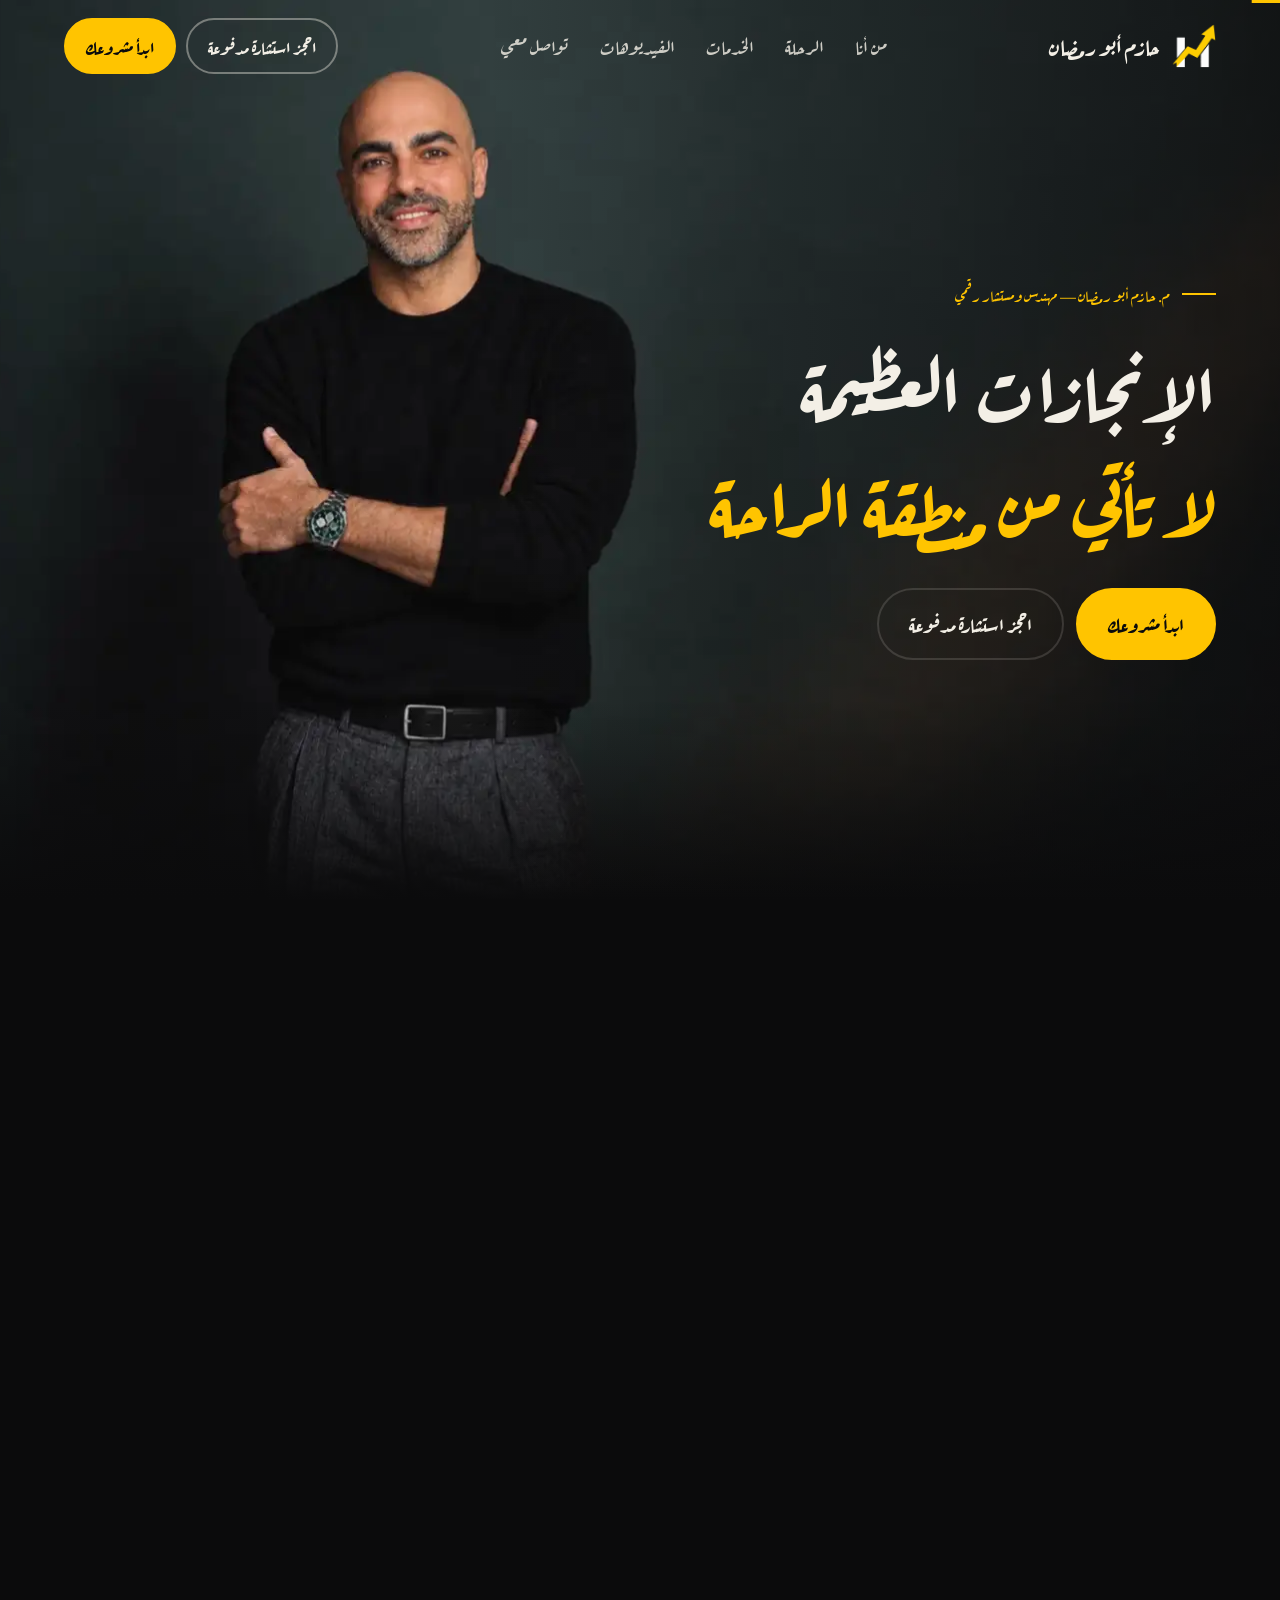
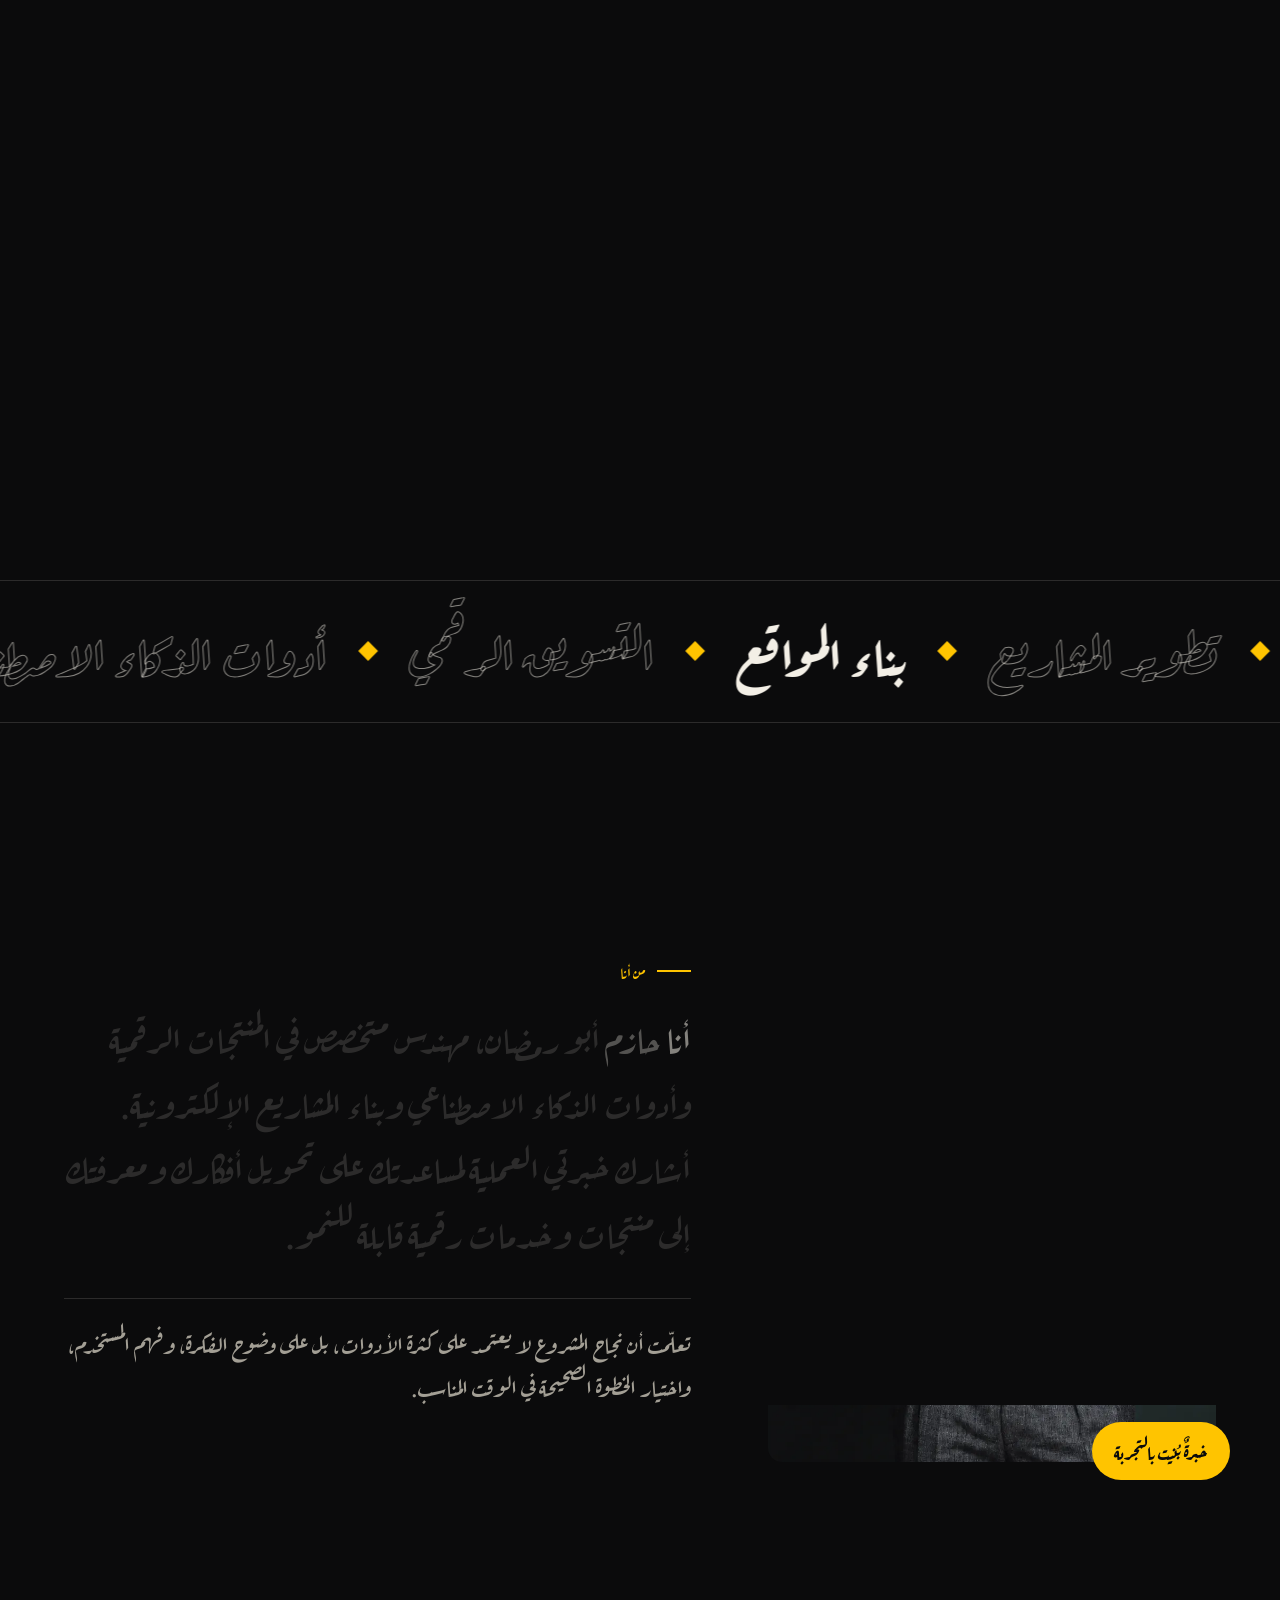
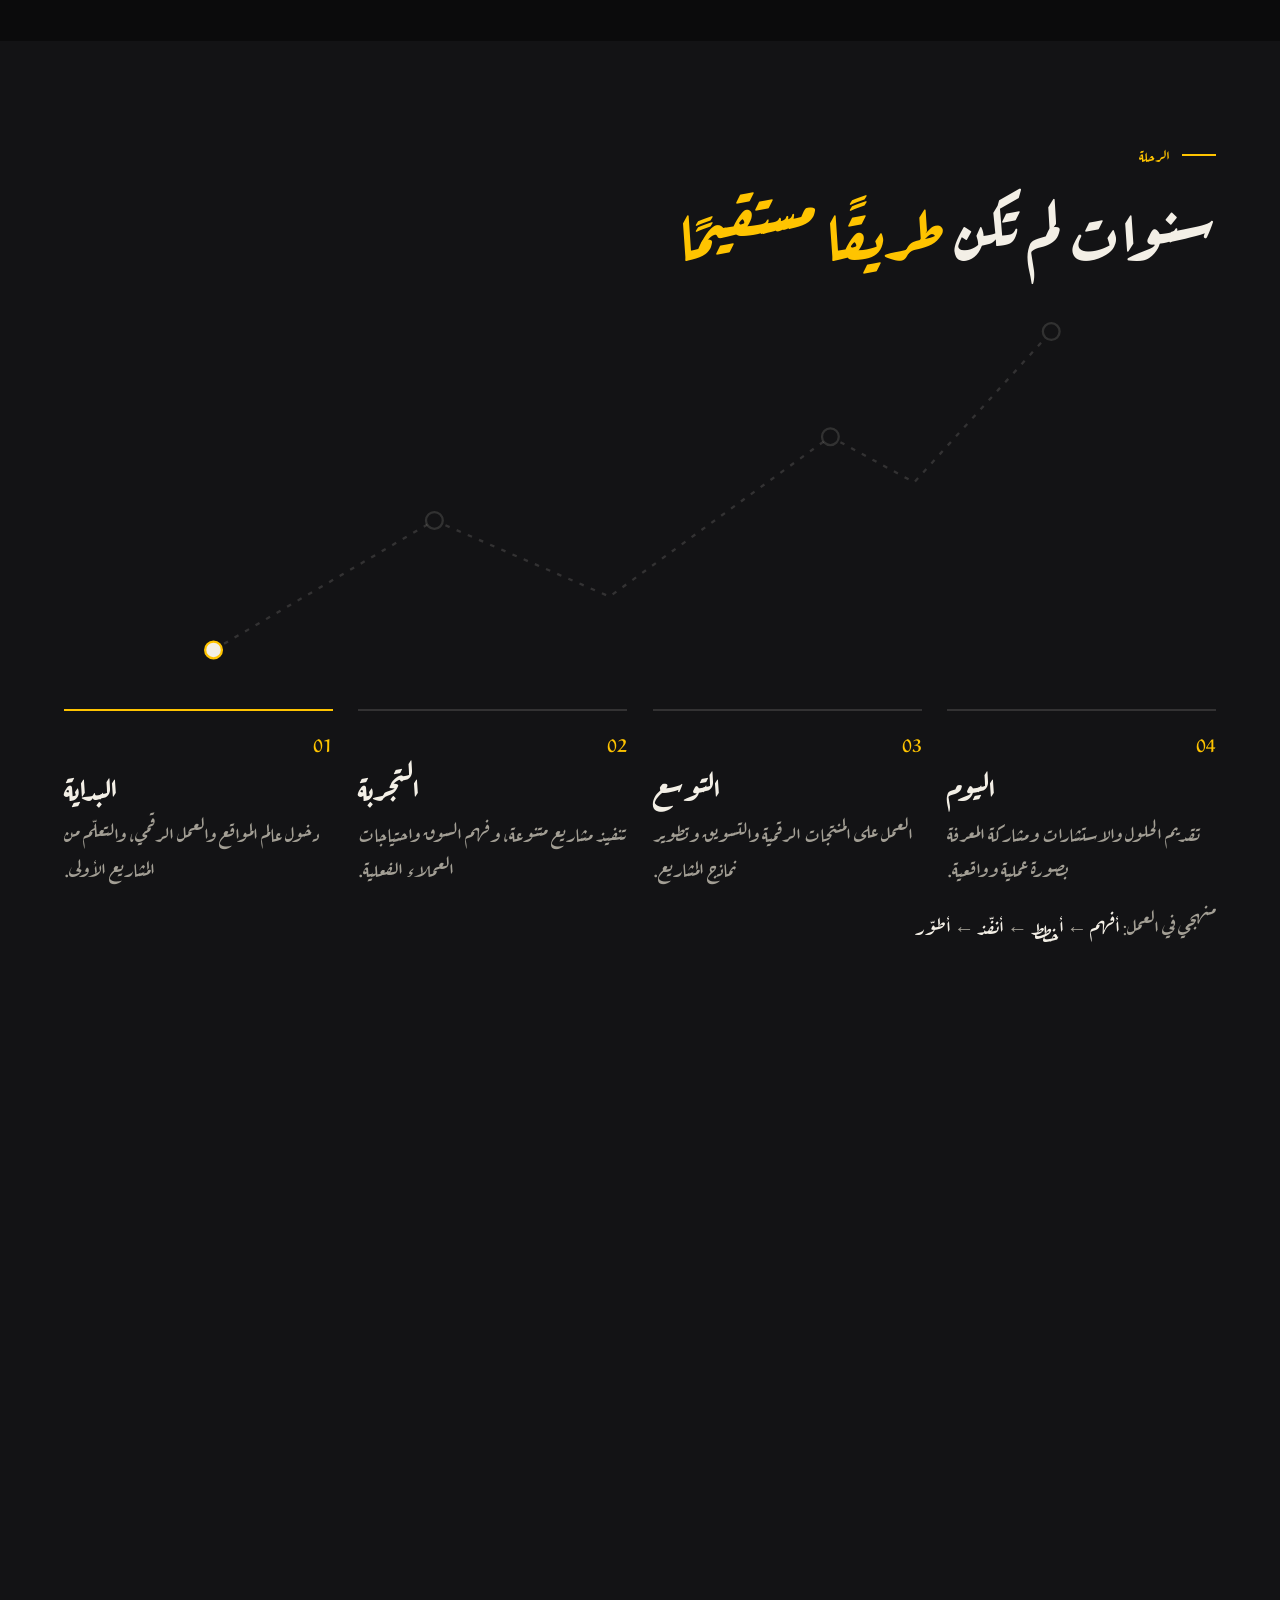
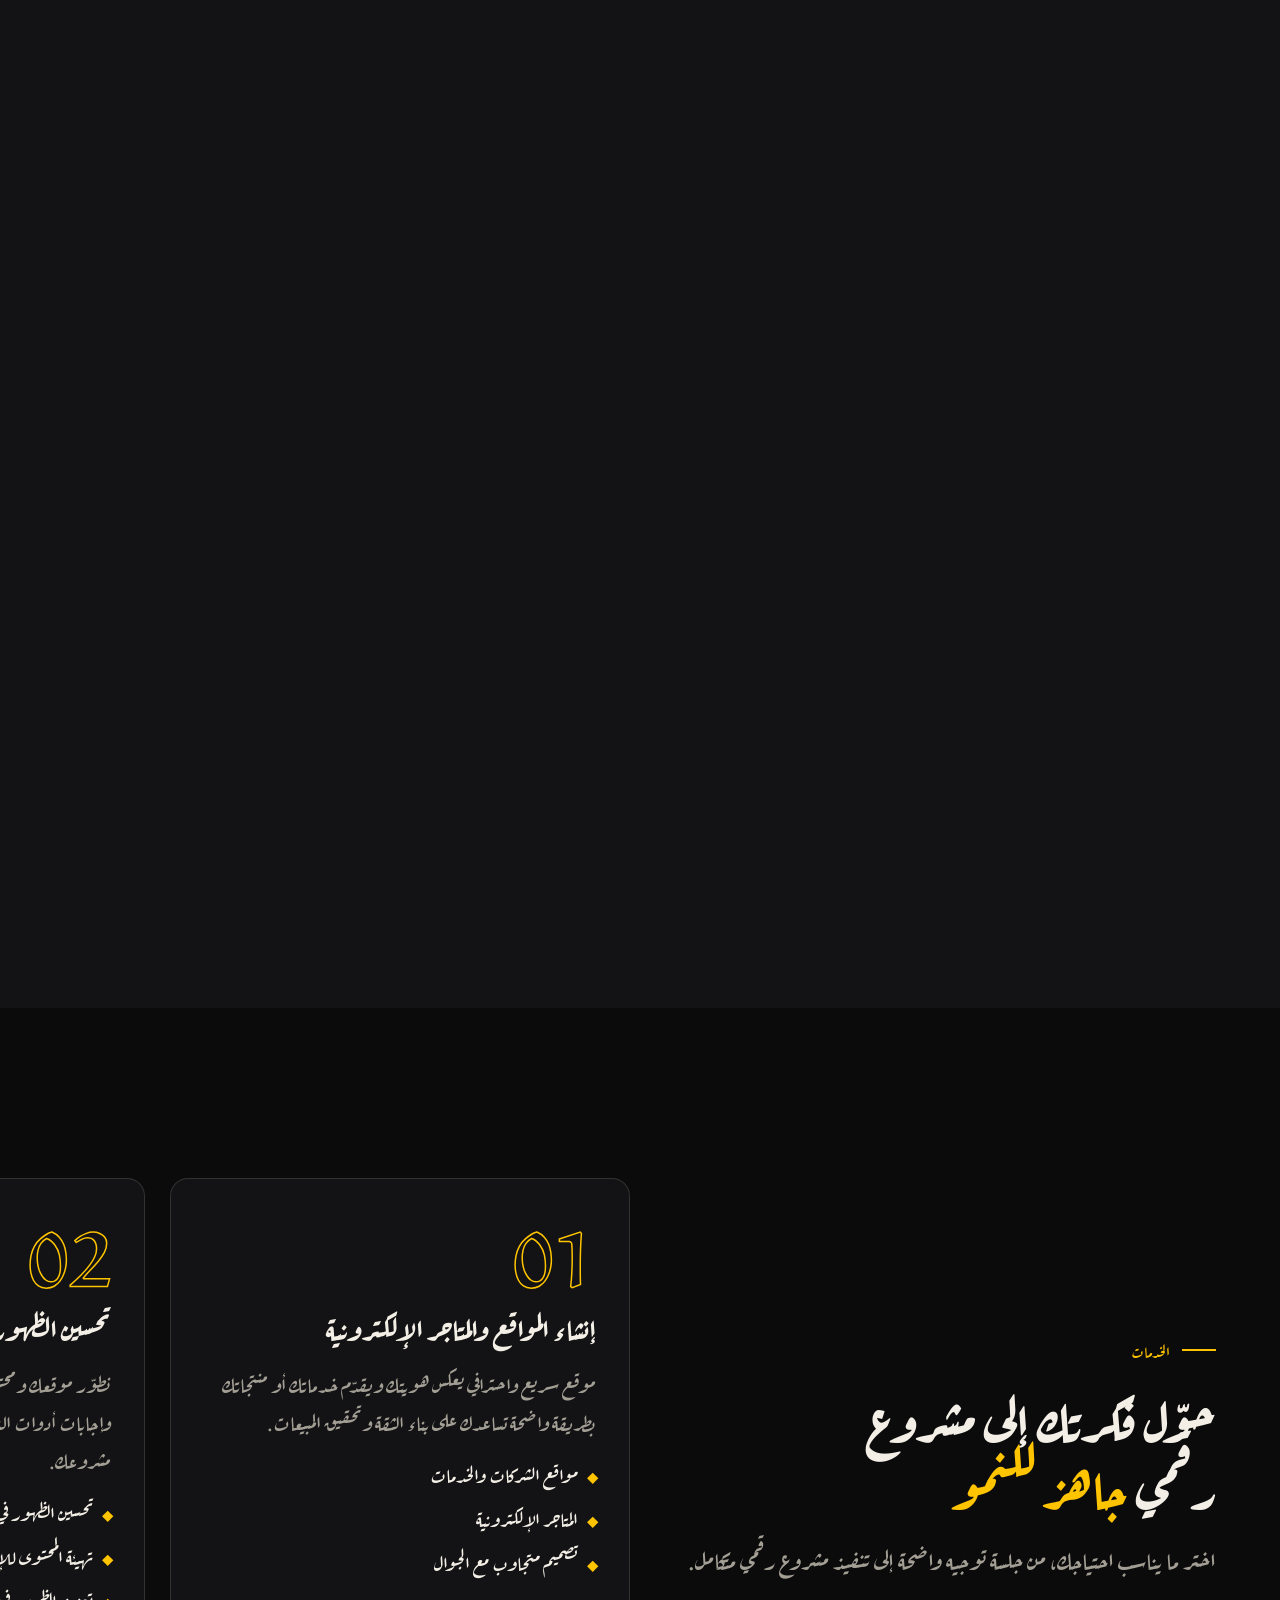
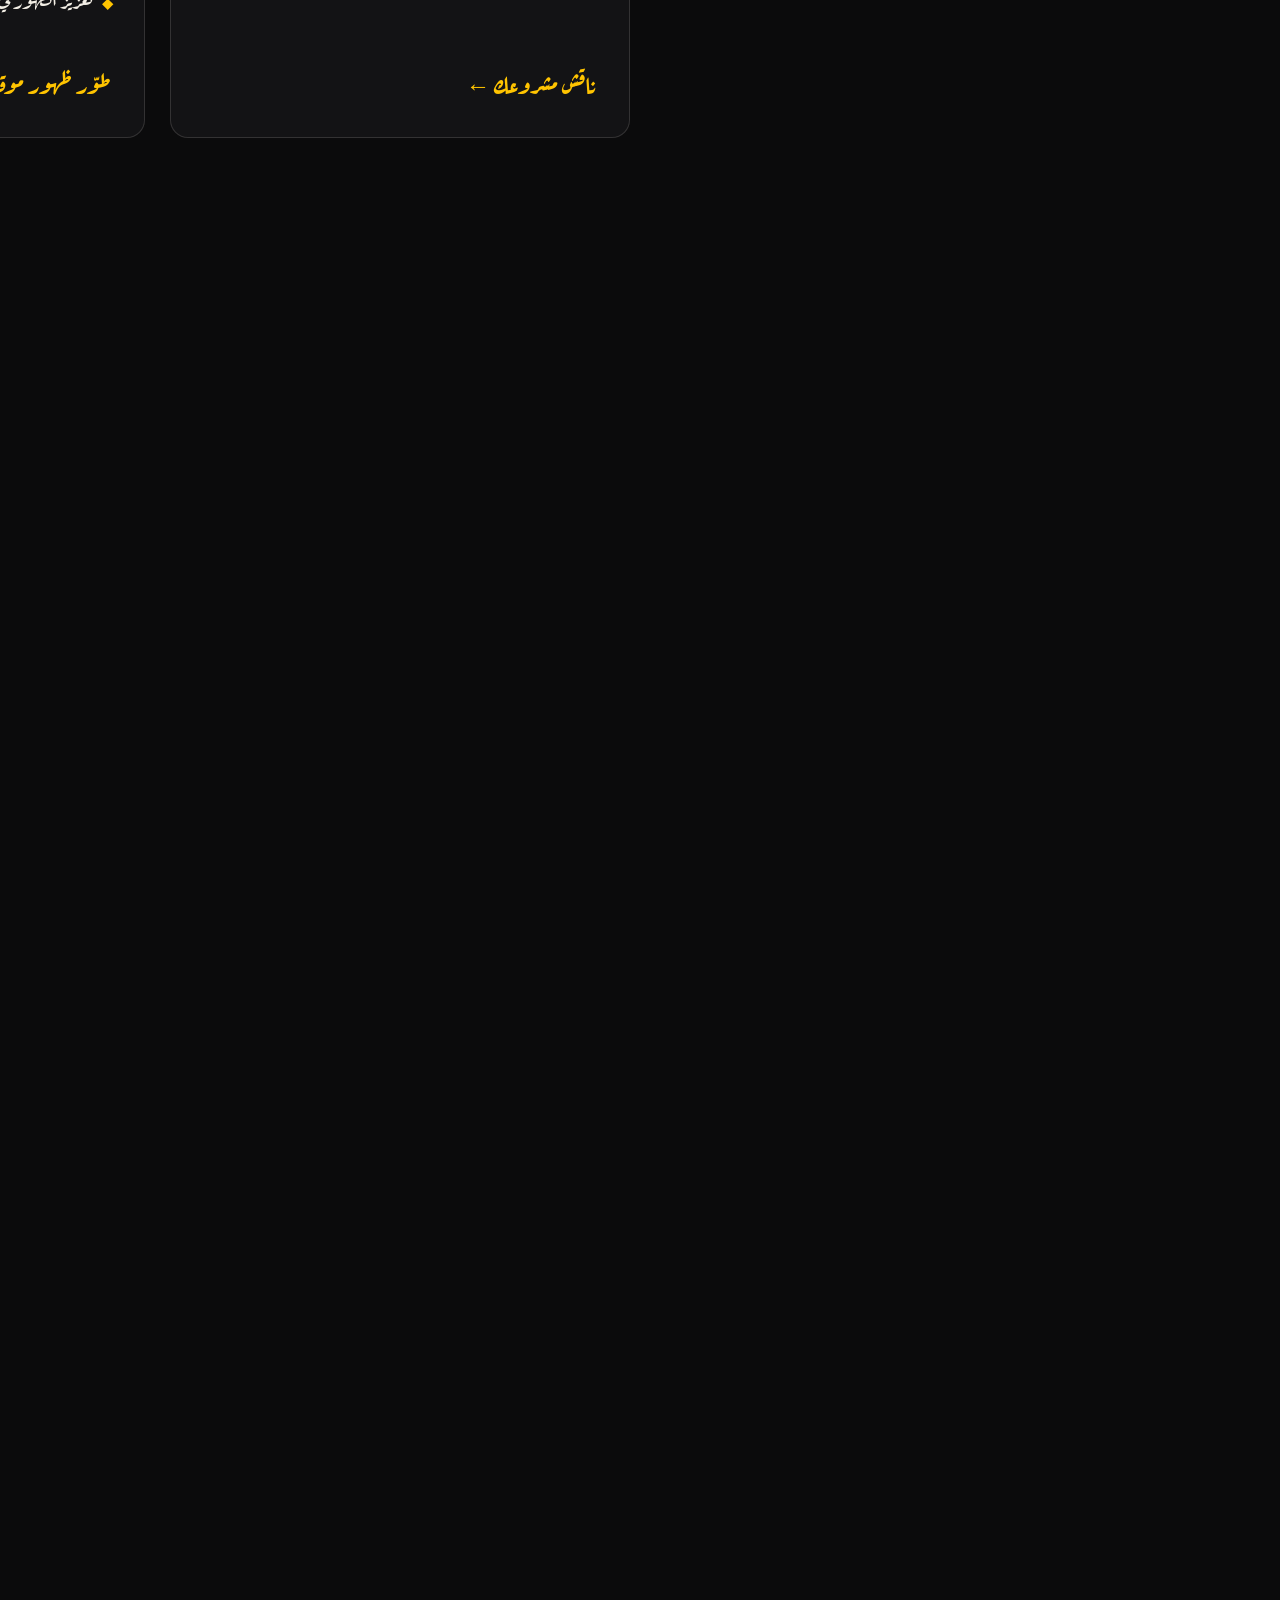
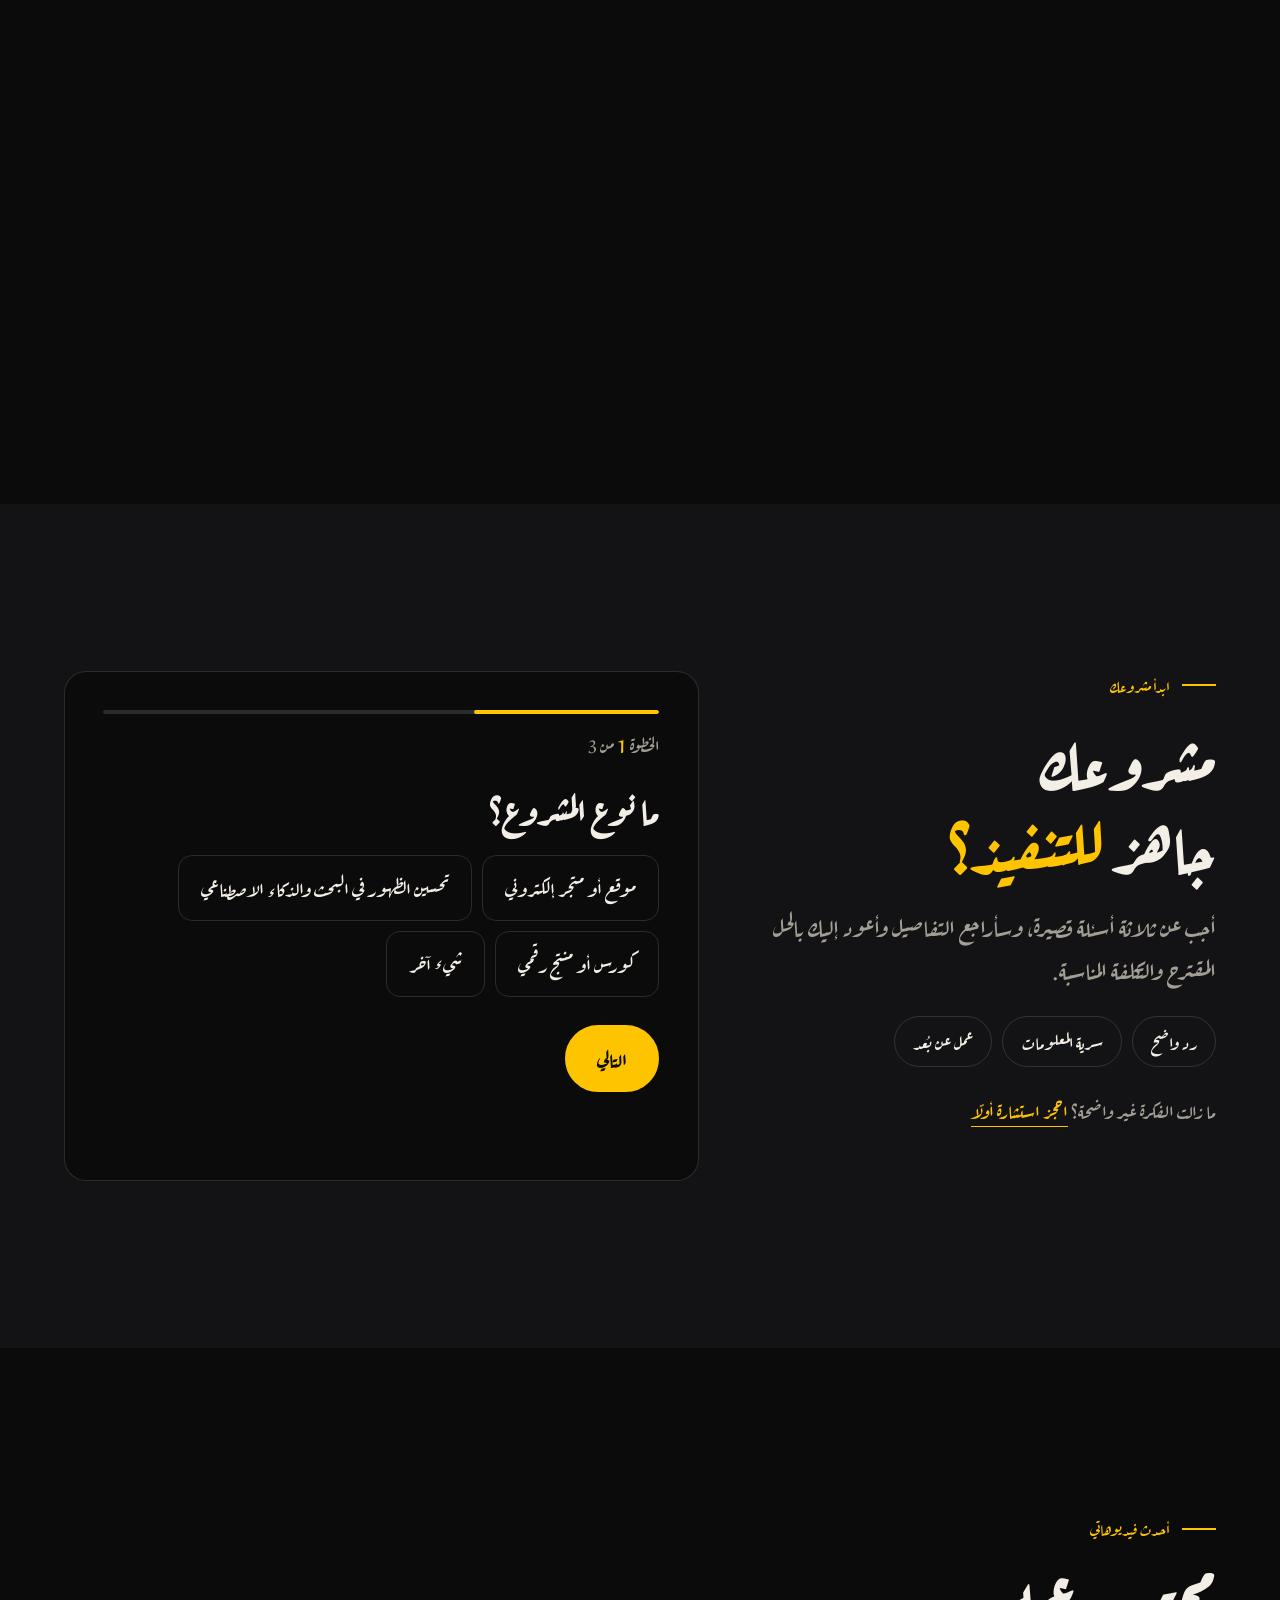
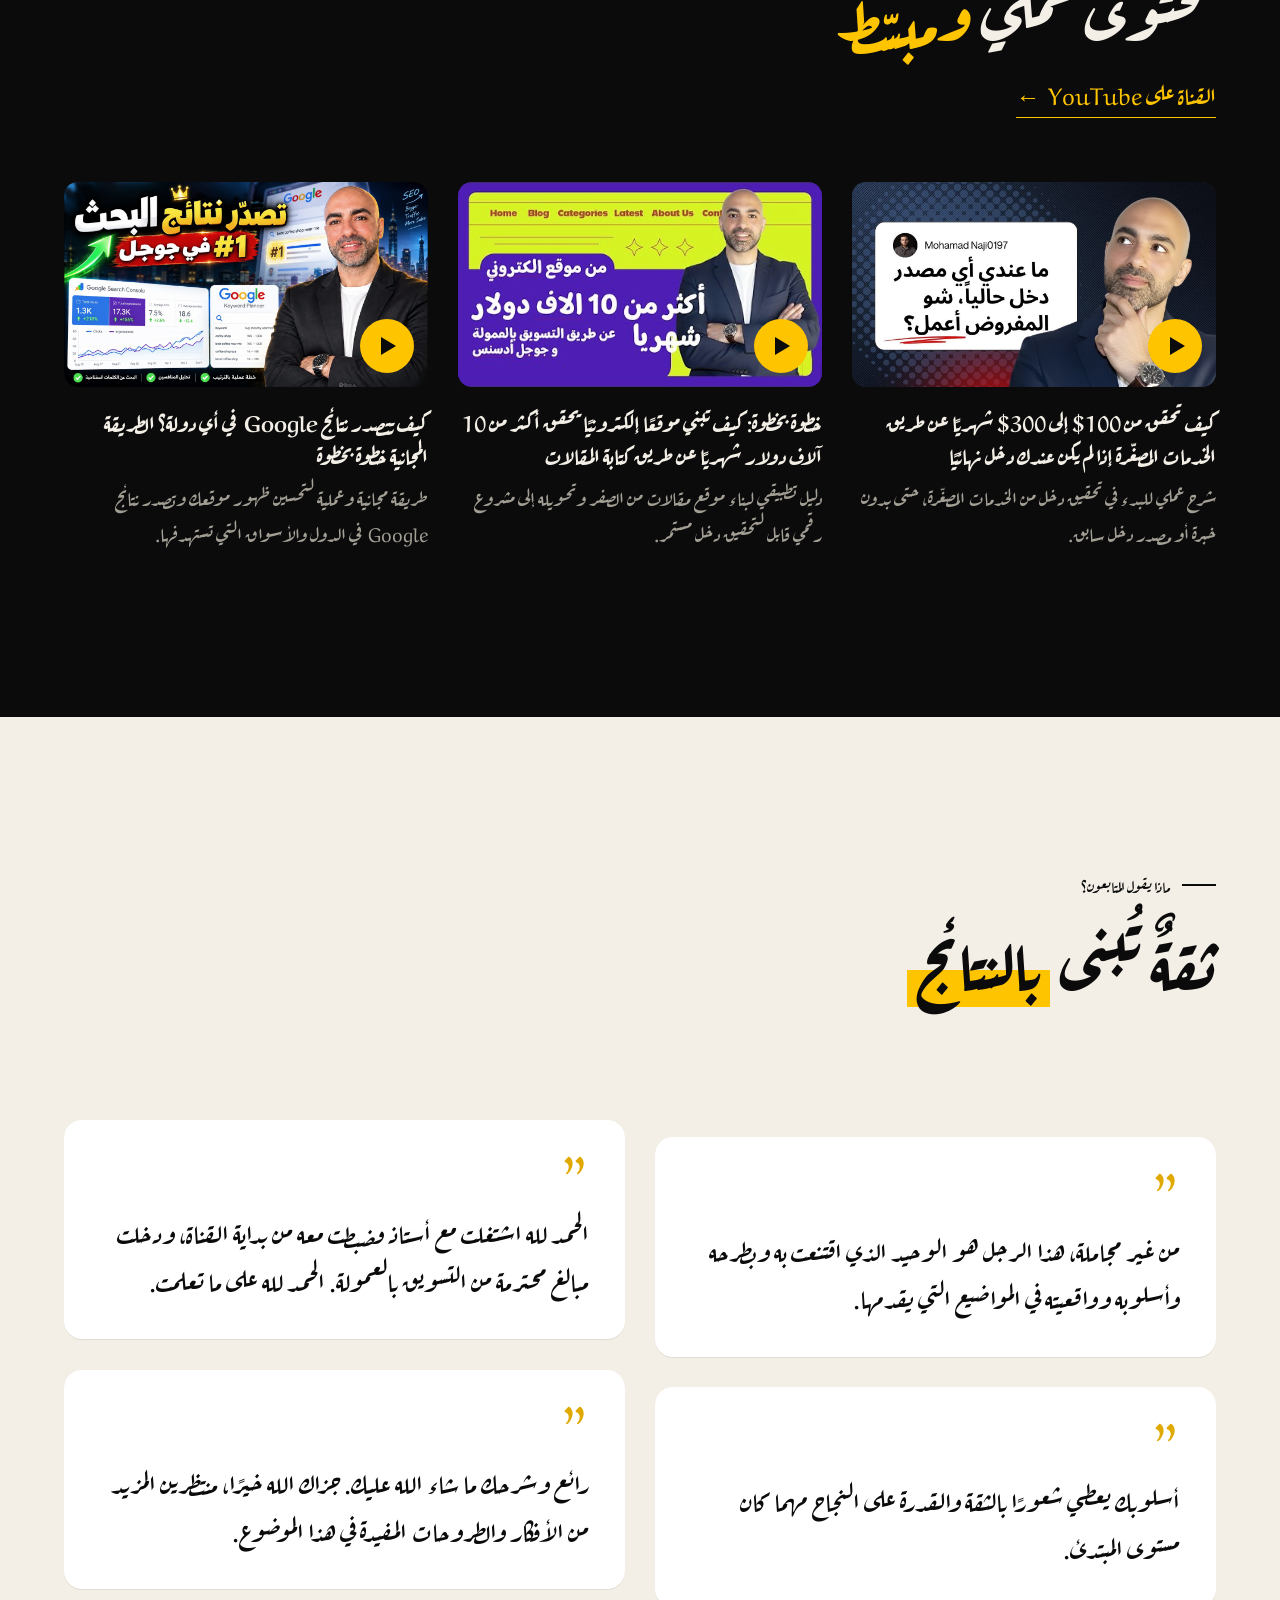
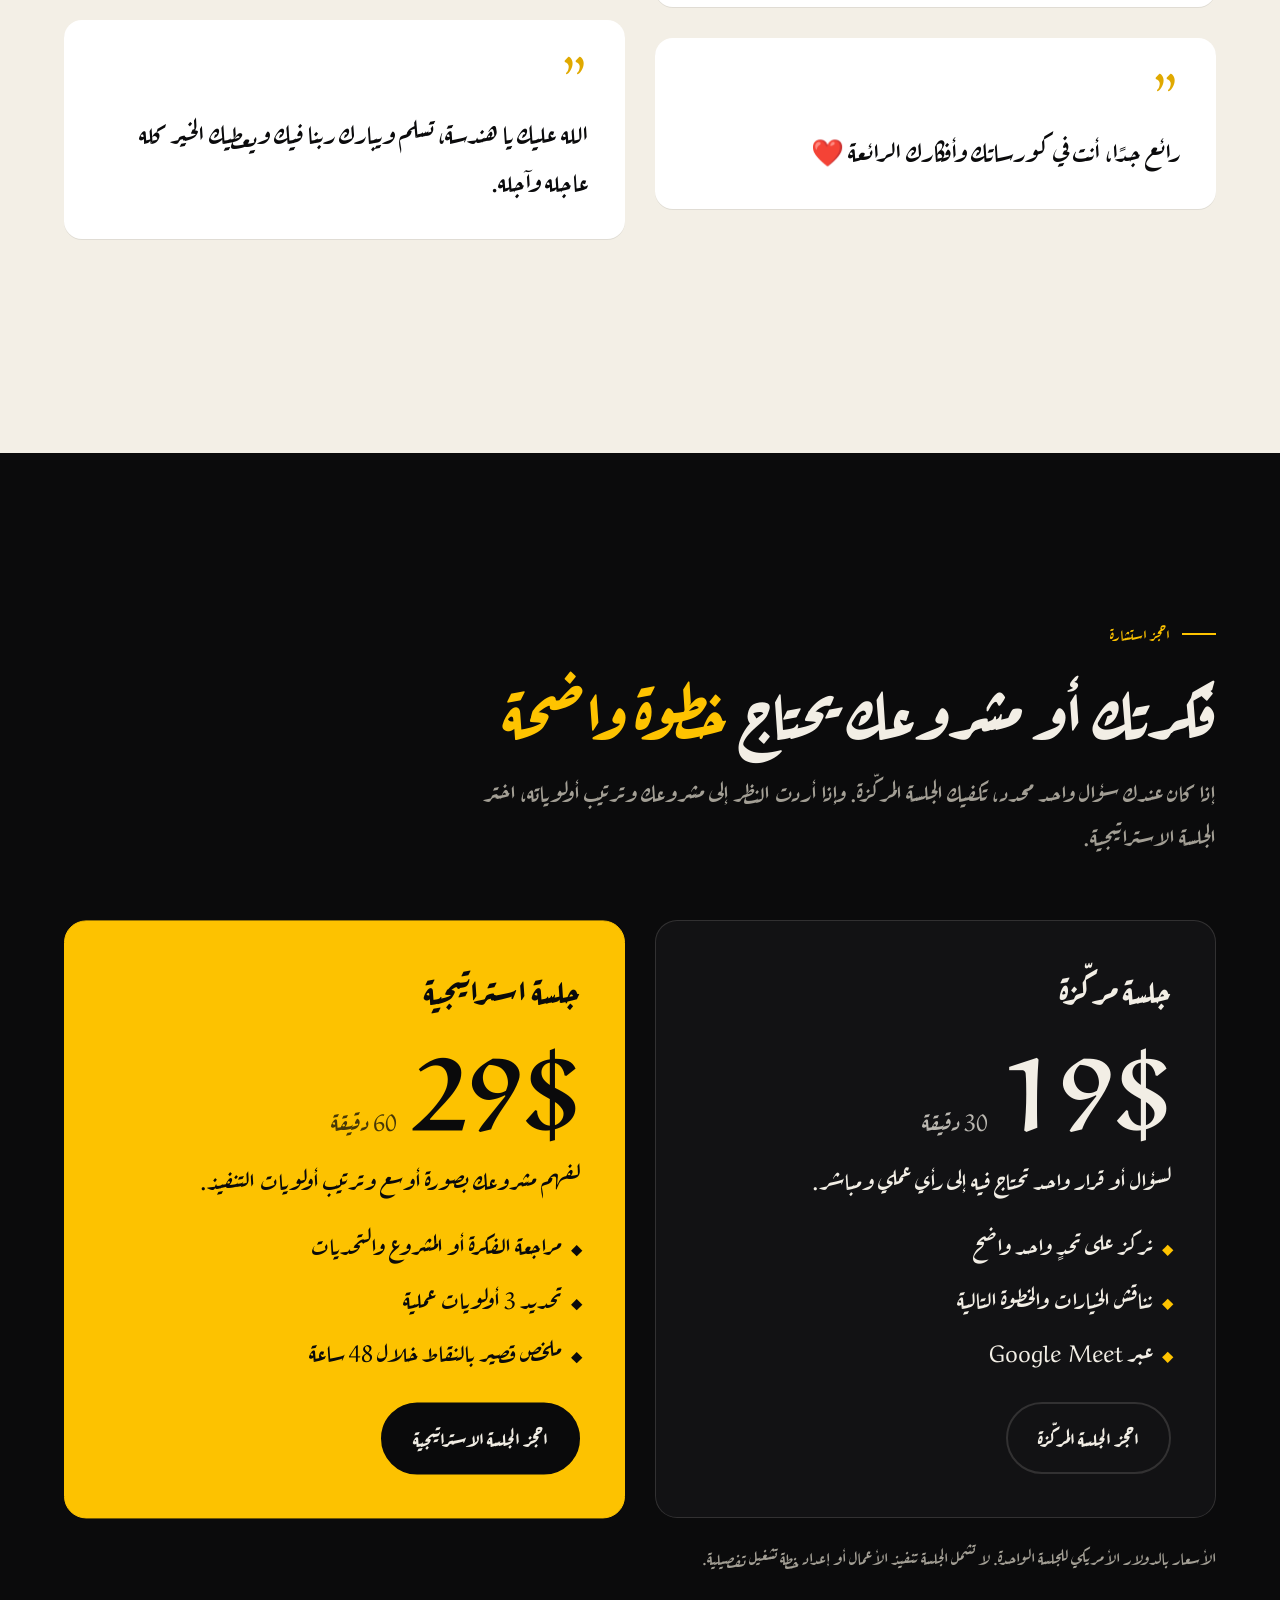
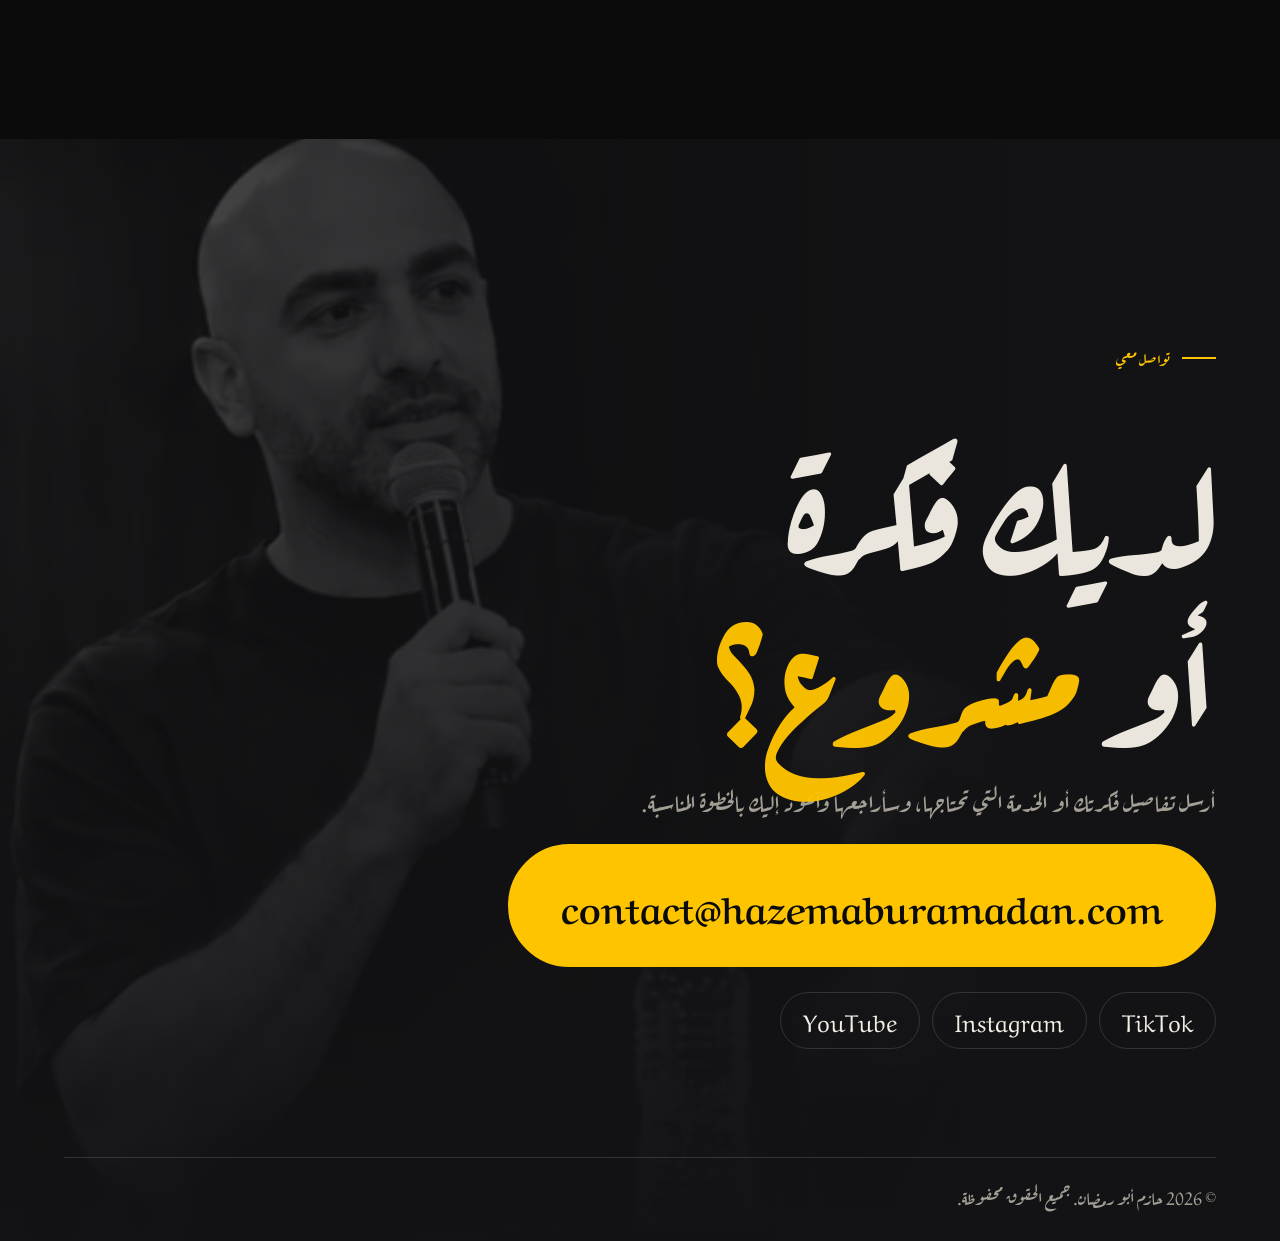
==== commit a739f54c: "Keep the menu bar fixed and add two calls to action Header stays visible while scrolling and switche" ====
--- a/new/index.html
+++ b/new/index.html
@@ -32,6 +32,7 @@
 <header class="top">
   <a class="brand" href="#hero" aria-label="حازم أبو رمضان — الرئيسية">
     <img class="mark" src="assets/img/logo-mark.png" alt="" width="190" height="192">
+    <img class="mark mark--dark" src="assets/img/logo-mark-dark.png" alt="" width="190" height="192">
     <span>حازم أبو رمضان</span>
   </a>
   <nav class="nav" aria-label="التنقل الرئيسي">
@@ -39,10 +40,12 @@
     <a href="#journey">الرحلة</a>
     <a href="#services">الخدمات</a>
     <a href="#videos">الفيديوهات</a>
-    <a href="#project">ابدأ مشروعك</a>
     <a href="#contact">تواصل معي</a>
   </nav>
-  <a class="btn btn--sm" href="#project">ابدأ مشروعك</a>
+  <div class="top__cta">
+    <a class="btn btn--sm btn--ghost" href="#consult">احجز استشارة مدفوعة</a>
+    <a class="btn btn--sm" href="#project">ابدأ مشروعك</a>
+  </div>
 </header>
 
 <main>
@@ -59,6 +62,7 @@
     <div class="hero__copy" data-phase="0">
       <p class="eyebrow">م. حازم أبو رمضان — مهندس ومستشار رقمي</p>
       <h1>الإنجازات العظيمة<br><em>لا تأتي من منطقة الراحة</em></h1>
+      <div class="hero__cta hero__cta--first"><a class="btn" href="#project">ابدأ مشروعك</a><a class="btn btn--ghost" href="#consult">احجز استشارة مدفوعة</a></div>
     </div>
 
     <div class="hero__copy" data-phase="1" aria-hidden="true">
@@ -74,7 +78,7 @@
 
     <div class="hero__copy" data-phase="2" aria-hidden="true">
       <h2>أحوّل فكرتك إلى مشروع رقمي<br><em>واضح وقابل للنمو</em></h2>
-      <div class="hero__cta"><a class="btn" href="#project">ابدأ مشروعك</a><a class="btn btn--ghost" href="#consult">احجز استشارة</a></div>
+      <div class="hero__cta"><a class="btn" href="#project">ابدأ مشروعك</a><a class="btn btn--ghost" href="#consult">احجز استشارة مدفوعة</a></div>
     </div>
 
     <div class="hero__cue" aria-hidden="true"><span>مرّر للأسفل</span><i></i></div>
--- a/new/assets/css/style.css
+++ b/new/assets/css/style.css
@@ -77,12 +77,27 @@
   position: fixed; inset: 0 0 auto 0; z-index: 50;
   display: flex; align-items: center; justify-content: space-between; gap: 20px;
   padding: 18px var(--pad);
-  transition: background .4s, padding .4s, transform .5s var(--ease);
-}
-.top::before { content: ""; position: absolute; inset: 0 0 -40px 0; z-index: -1; pointer-events: none; background: linear-gradient(to bottom, rgba(11,11,12,.9), rgba(11,11,12,0)); opacity: 0; transition: opacity .4s; }
+  transition: padding .4s, color .3s;
+}
+.top::before { content: ""; position: absolute; inset: 0 0 -40px 0; z-index: -1; pointer-events: none; background: linear-gradient(to bottom, rgba(11,11,12,.96) 0%, rgba(11,11,12,.9) 55%, rgba(11,11,12,0) 100%); opacity: 0; transition: opacity .4s; }
 .top.is-solid::before { opacity: 1; }
 .top.is-solid { padding-block: 12px; }
-.top.is-hidden, .top.is-away { transform: translateY(-110%); }
+.top.is-light { color: var(--ink); }
+.top.is-light::before { background: linear-gradient(to bottom, rgba(243,239,230,.97) 0%, rgba(243,239,230,.92) 55%, rgba(243,239,230,0) 100%); }
+.mark--dark { display: none; }
+.top.is-light .mark { display: none; }
+.top.is-light .mark--dark { display: block; }
+.top.is-light .btn { background: var(--ink); color: var(--paper); border-color: var(--ink); }
+.top.is-light .btn--ghost { background: transparent; color: var(--ink); border-color: rgba(11,11,12,.35); }
+.top__cta { display: flex; align-items: center; gap: 10px; }
+.top .btn--ghost { border-color: rgba(243,239,230,.4); }
+.hero__cta--first { margin-top: clamp(20px, 3.5vh, 40px); }
+@media (max-width: 560px) {
+  .brand span { display: none; }
+  .top { padding-inline: 14px; gap: 10px; }
+  .top__cta { gap: 6px; }
+  .top .btn--sm { padding: 8px 12px; font-size: 16px; }
+}
 .brand { display: flex; align-items: center; gap: 12px; font-family: var(--display); font-weight: 700; font-size: 23px; }
 .mark { width: auto; height: 44px; }
 .nav { display: flex; gap: clamp(16px, 2.4vw, 38px); font-family: var(--display); font-weight: 500; font-size: 20px; }
@@ -123,6 +138,7 @@
   .hero .hero__copy h2 { margin-bottom: 18px; }
   .hero__cta .btn { padding: 12px 22px; font-size: 19px; }
   .hero__cue { inset-inline-start: auto; inset-inline-end: var(--pad); }
+  .hero__cta--first { display: none; }
 }
 
 /* ---------- marquee ---------- */
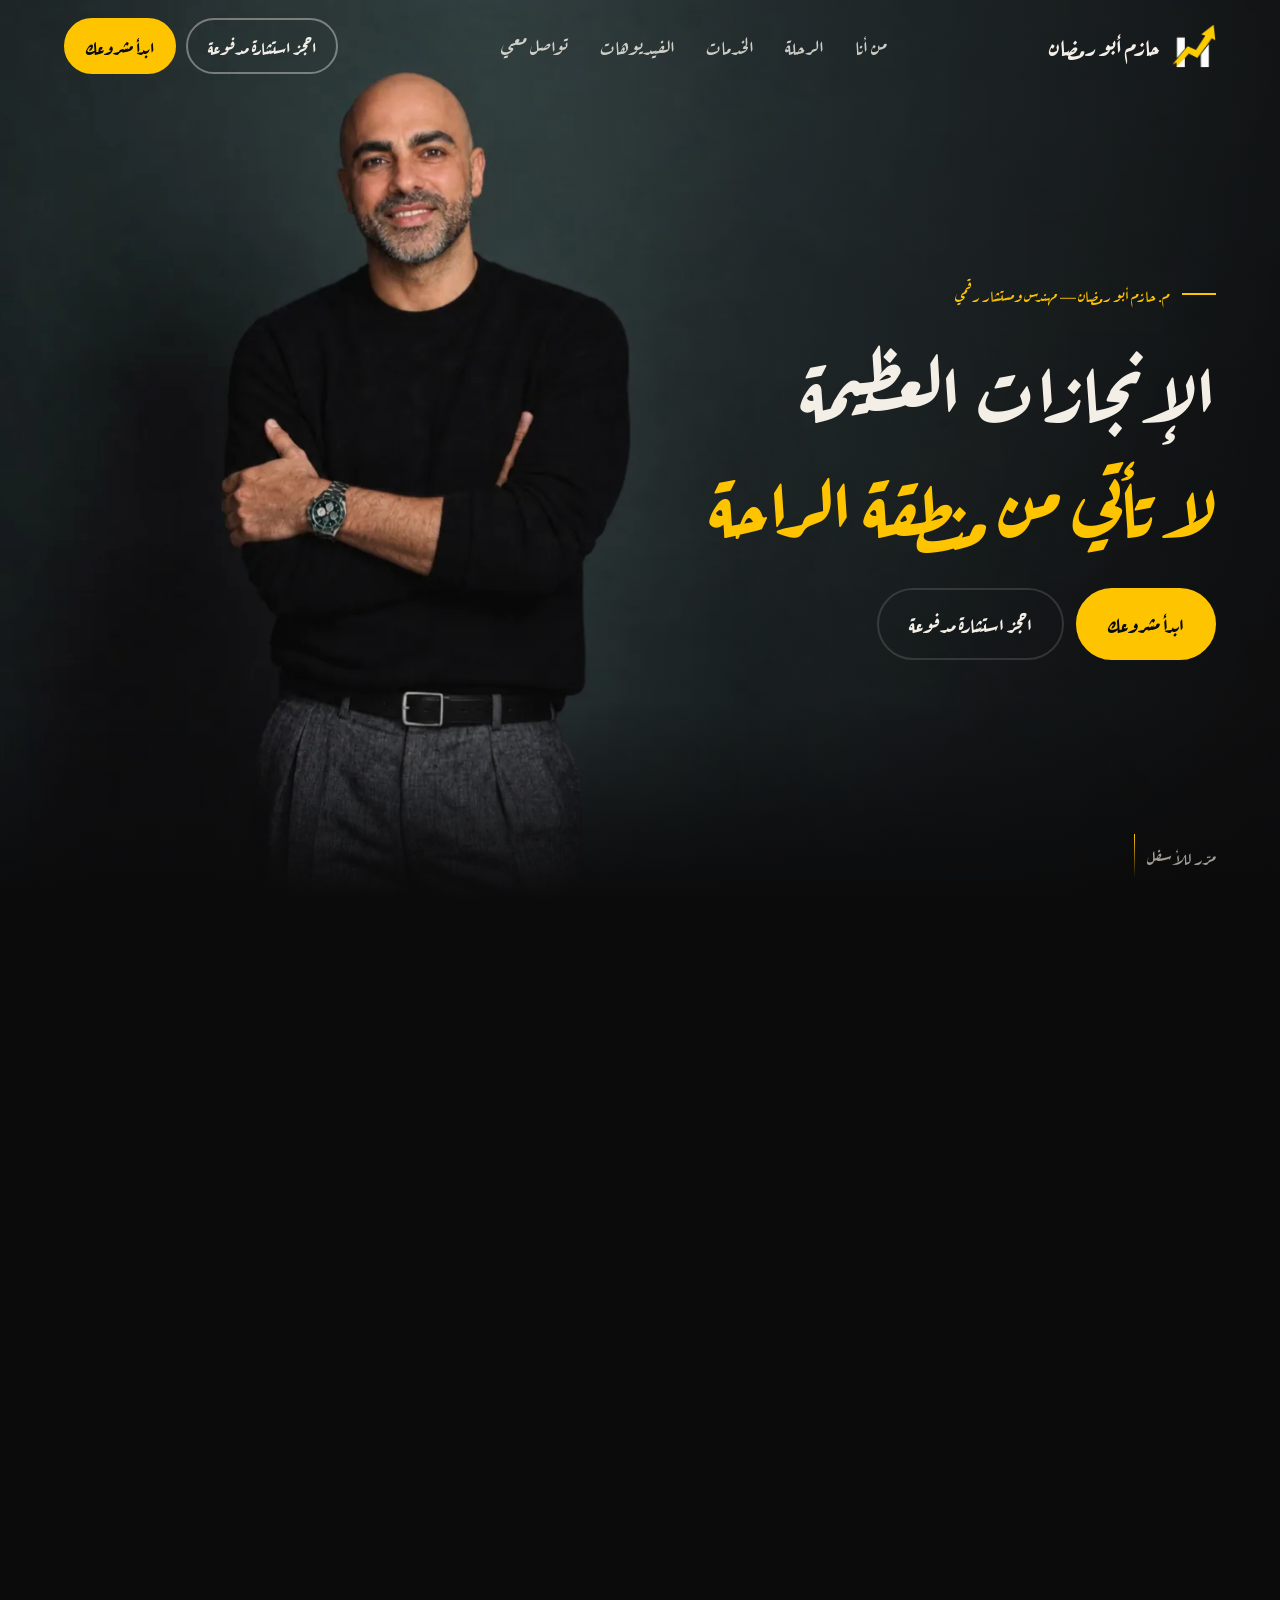
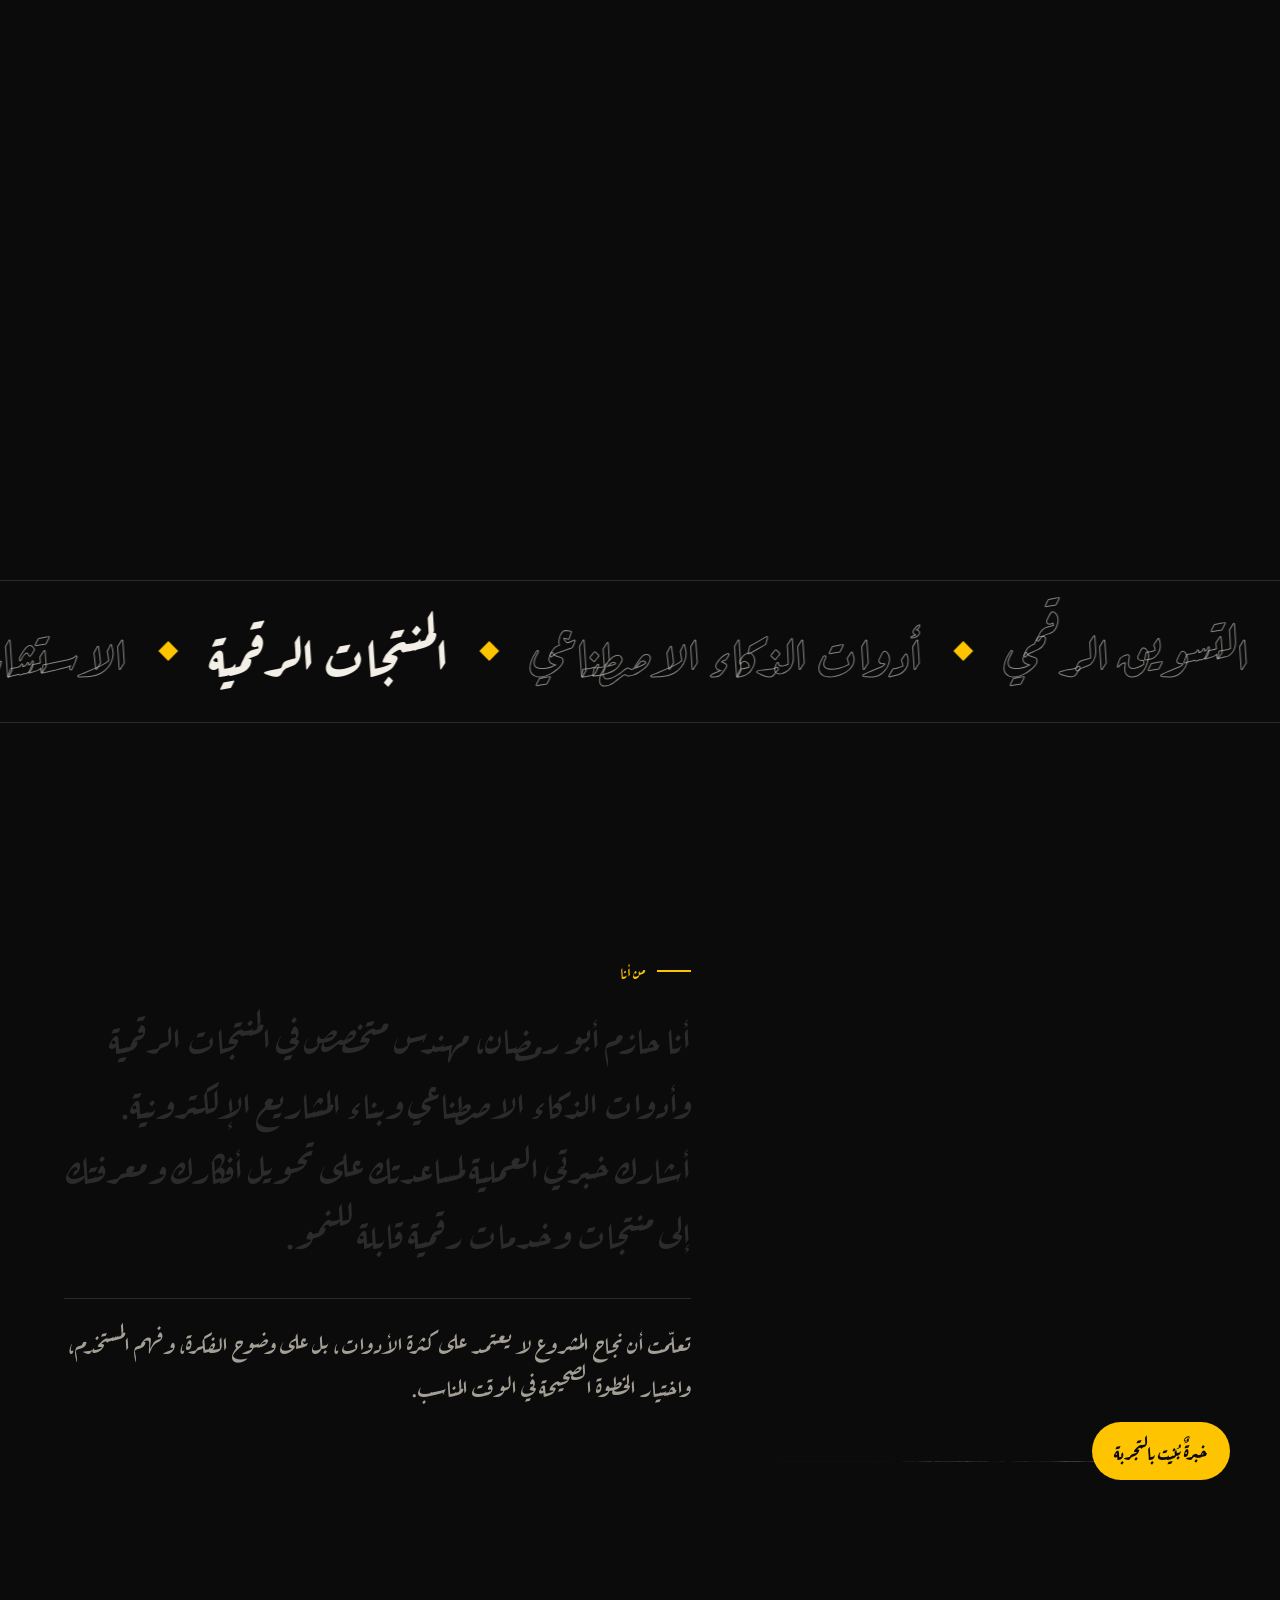
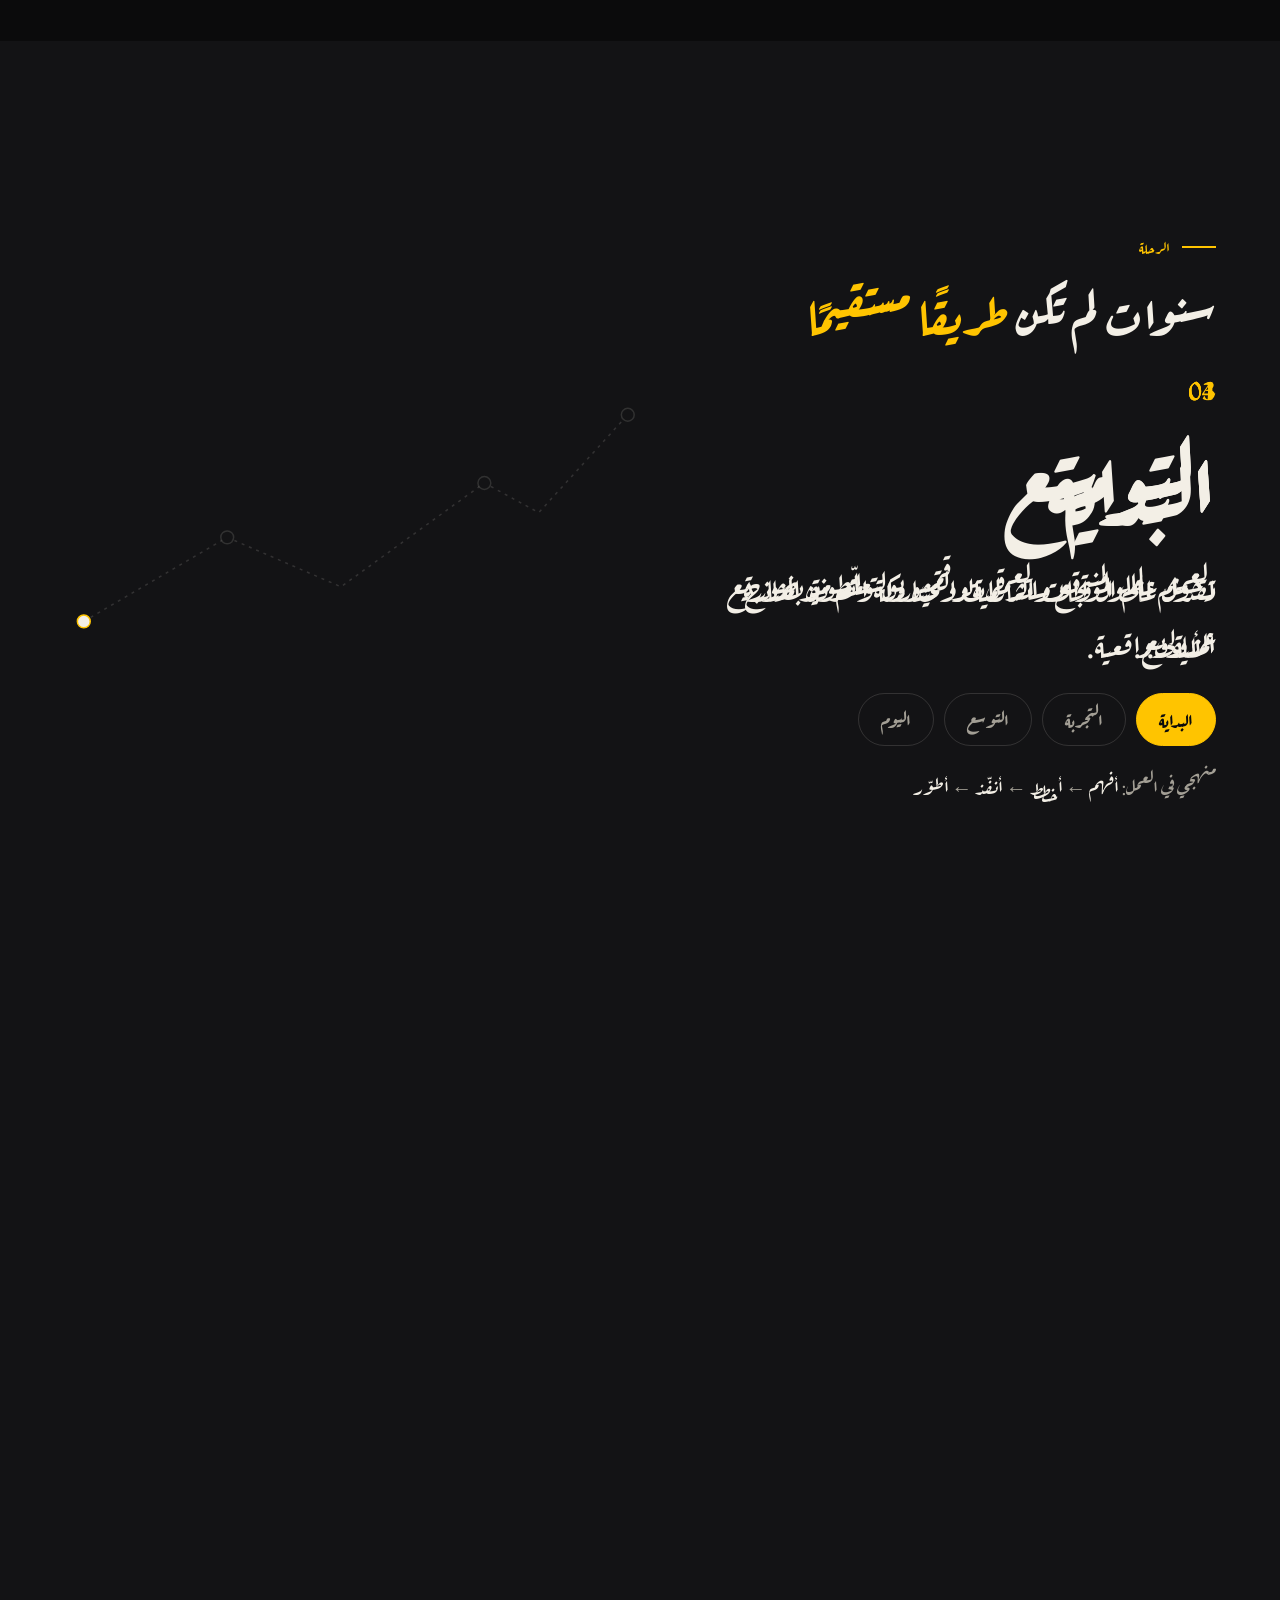
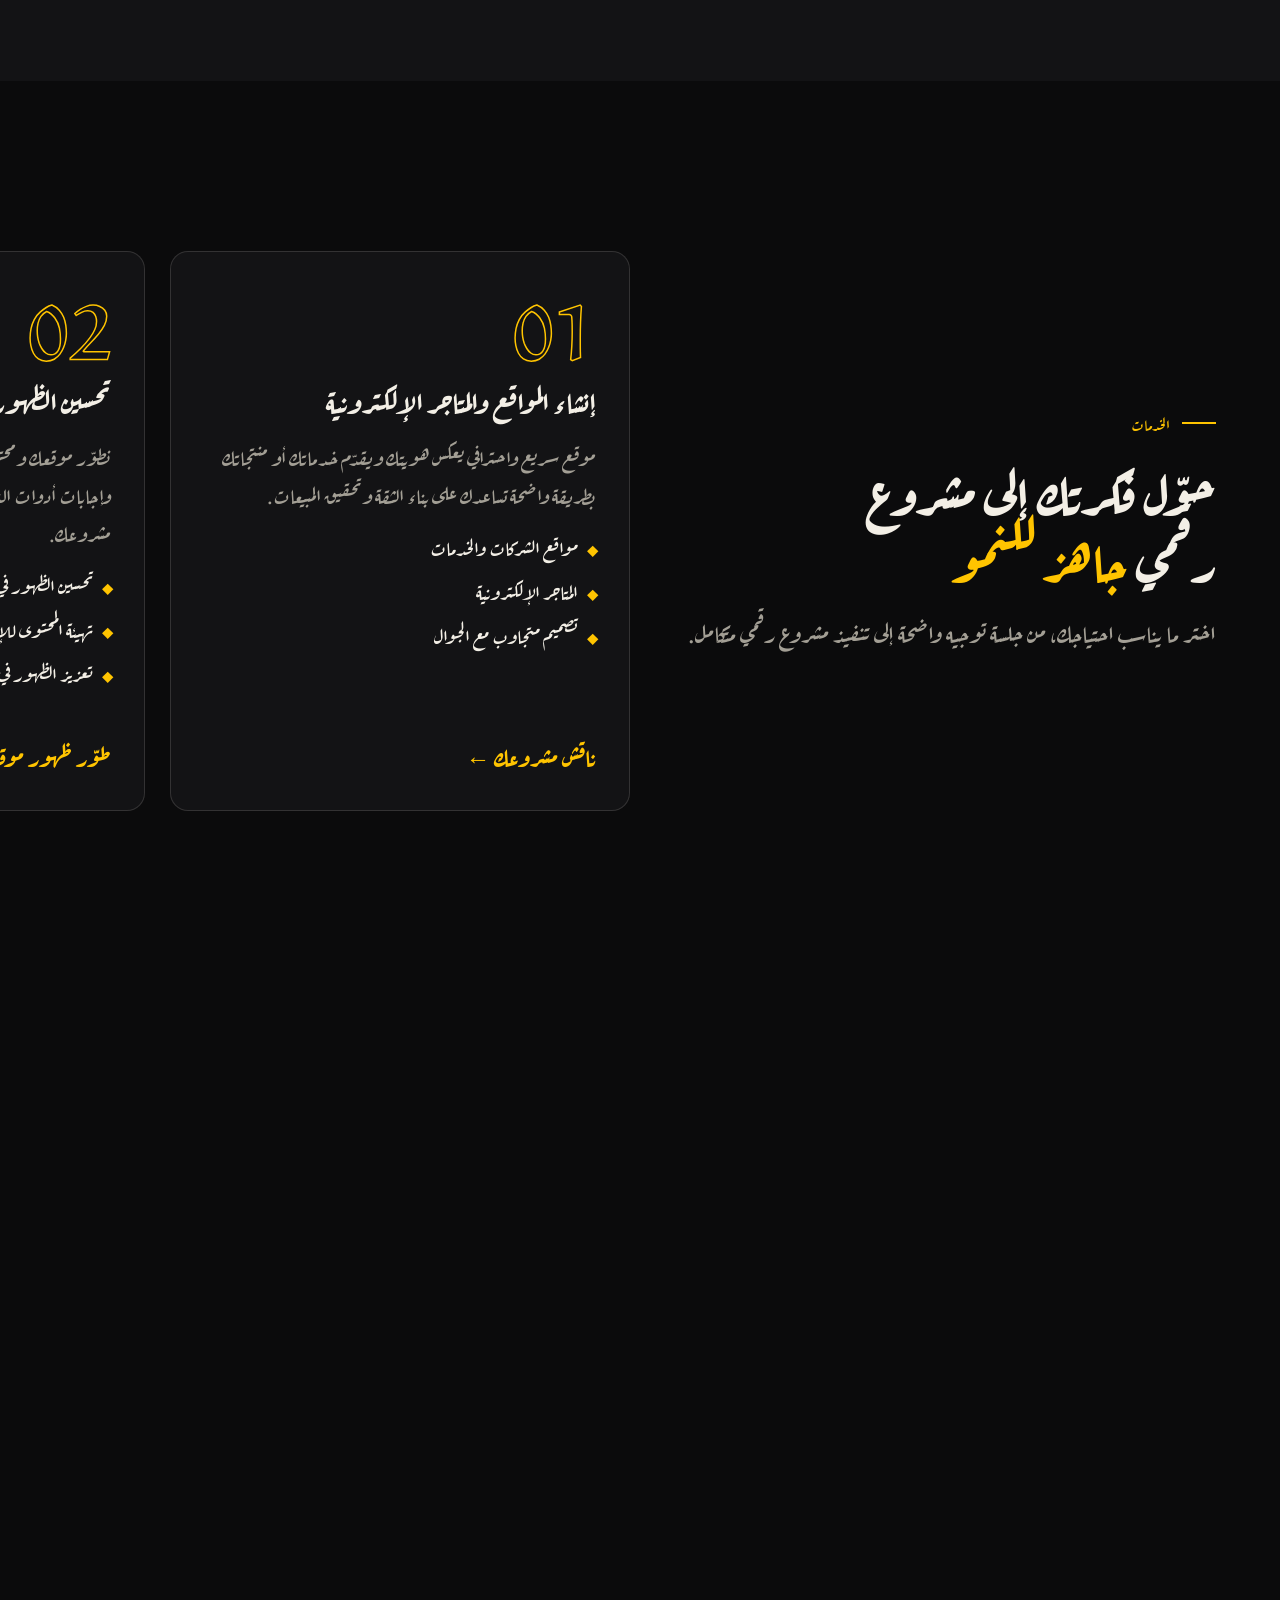
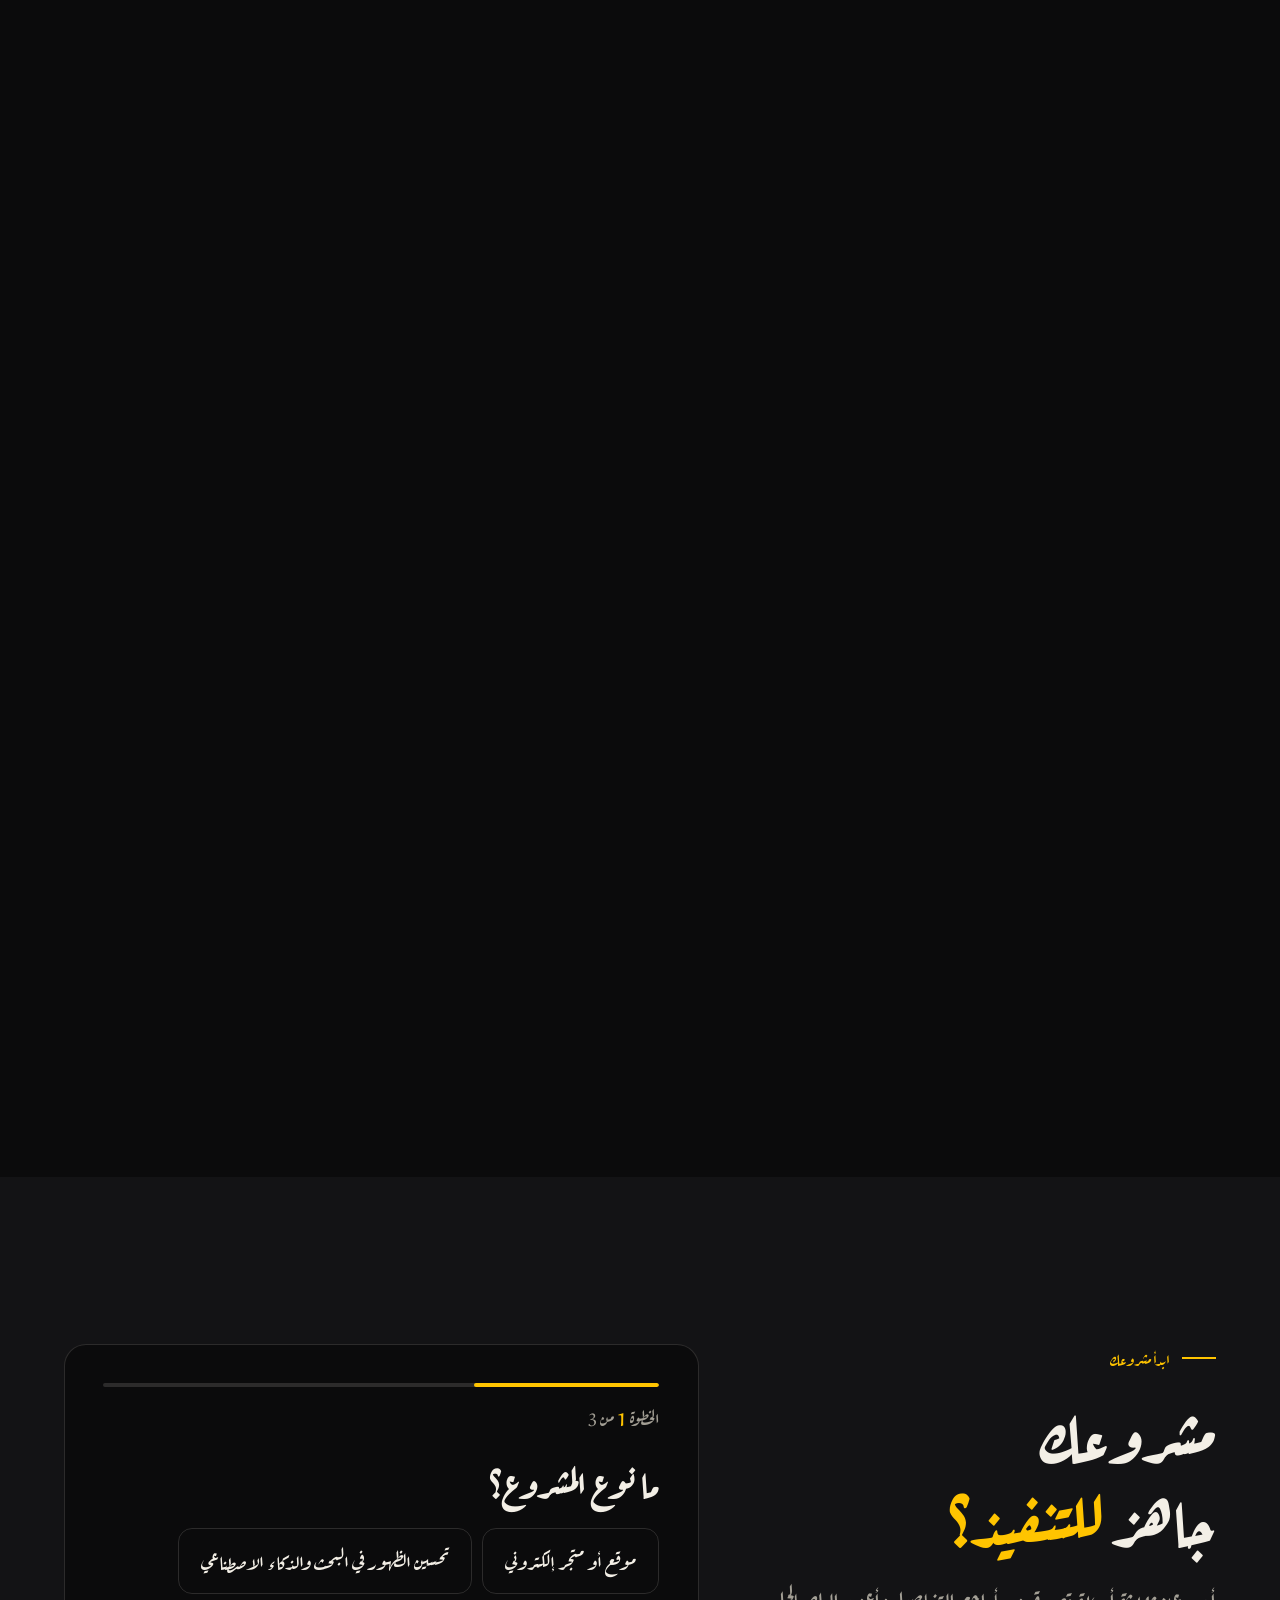
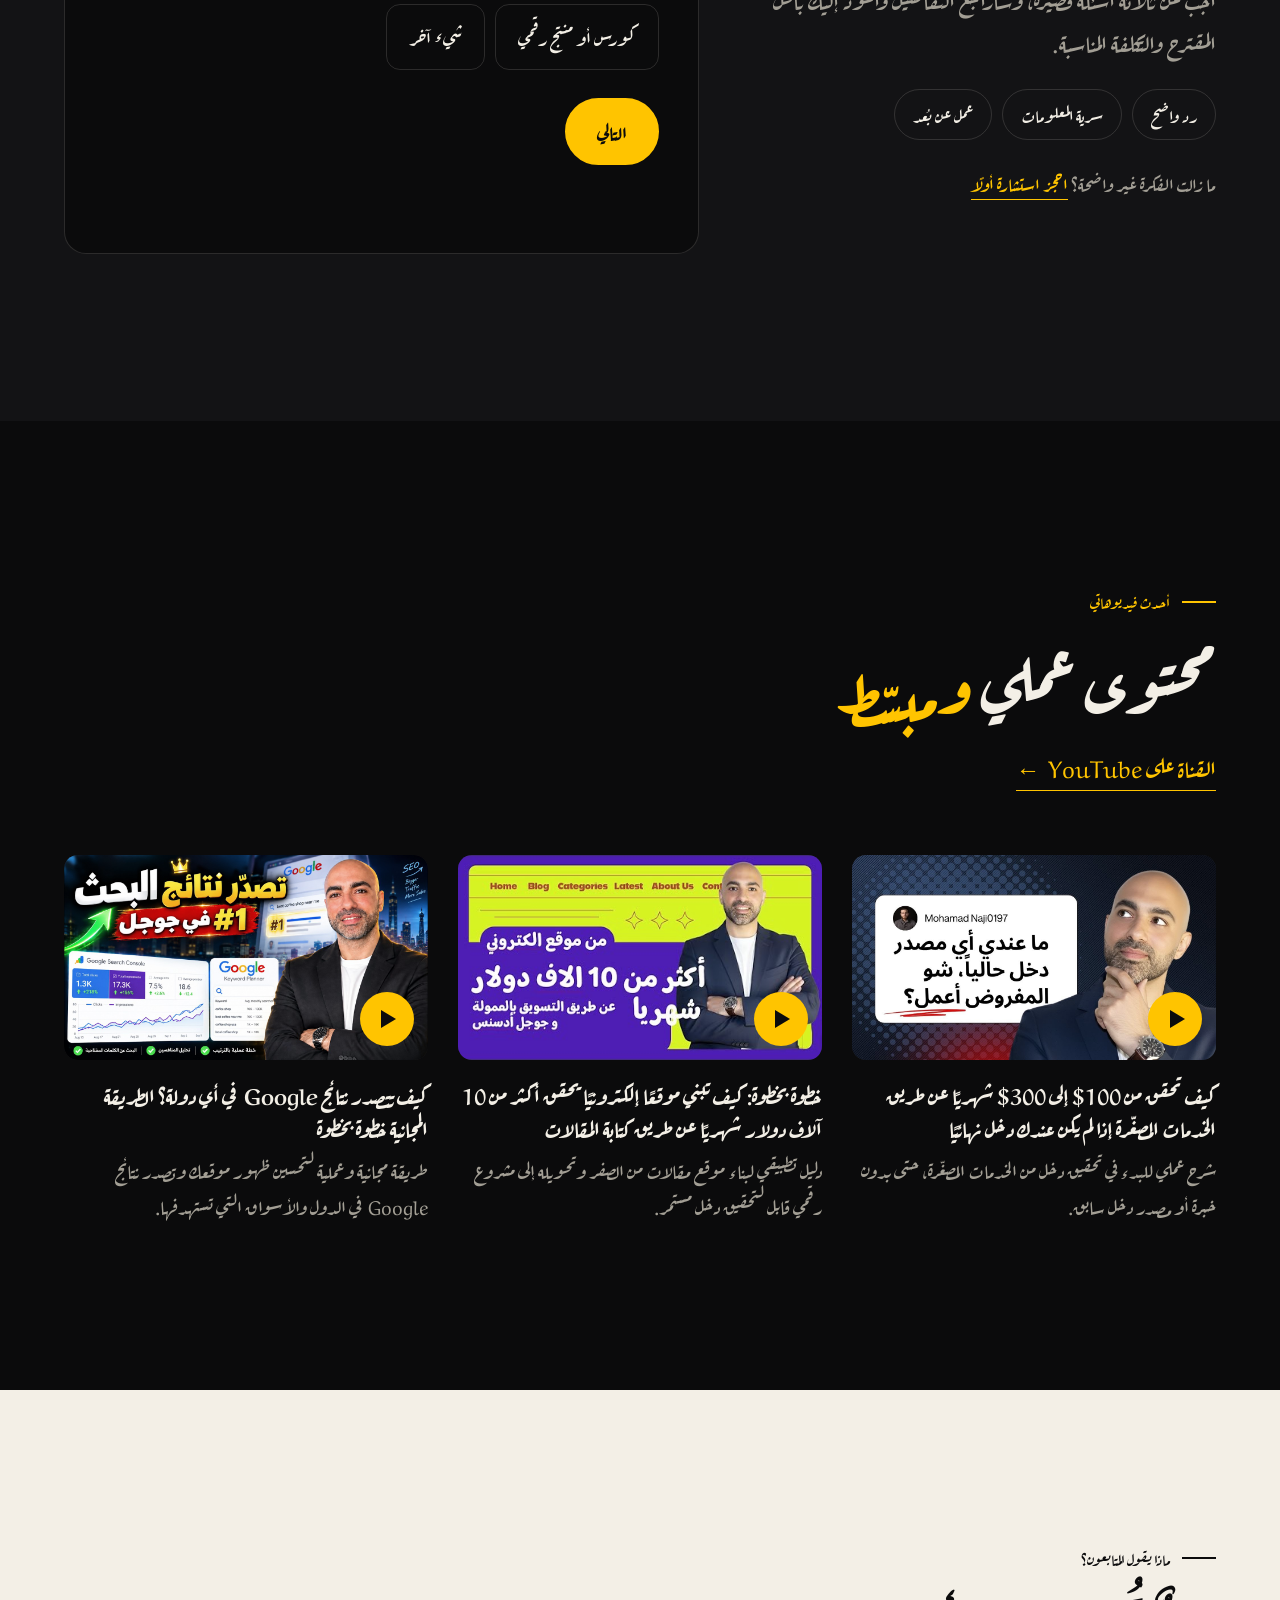
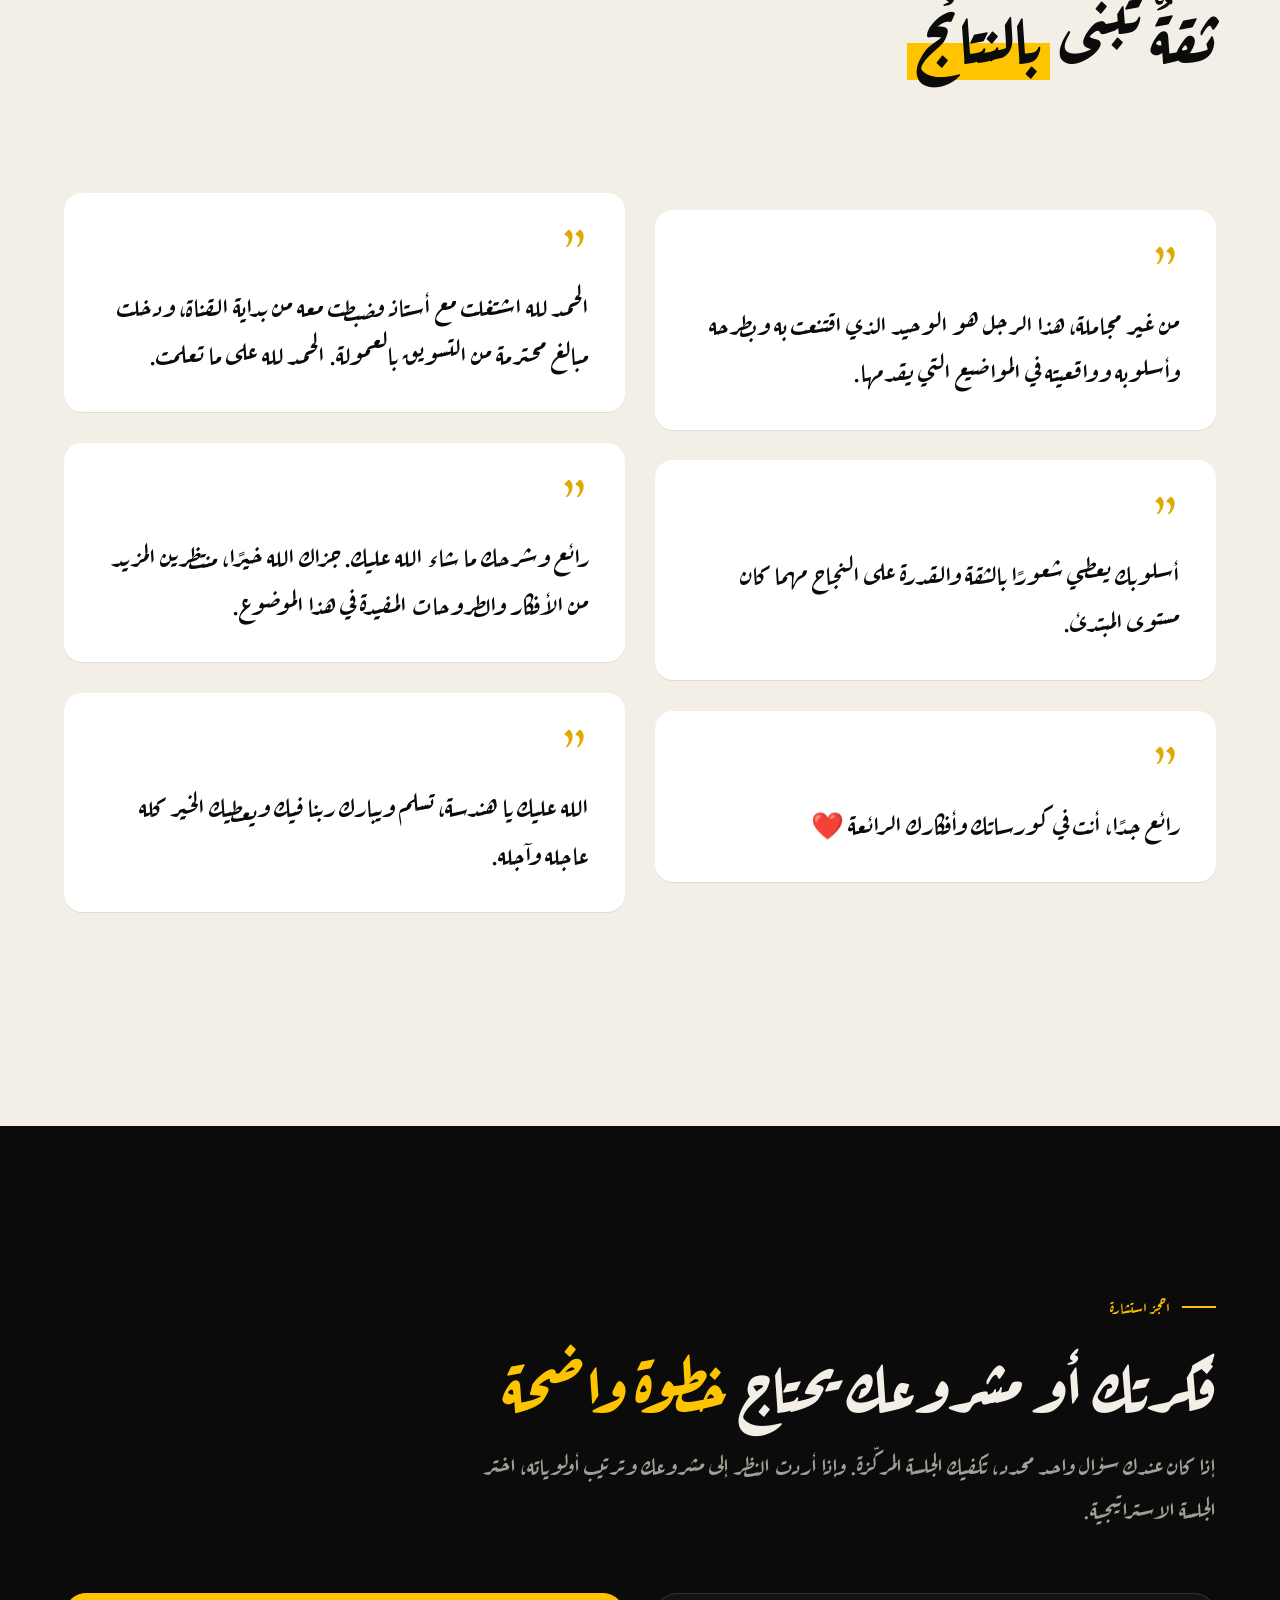
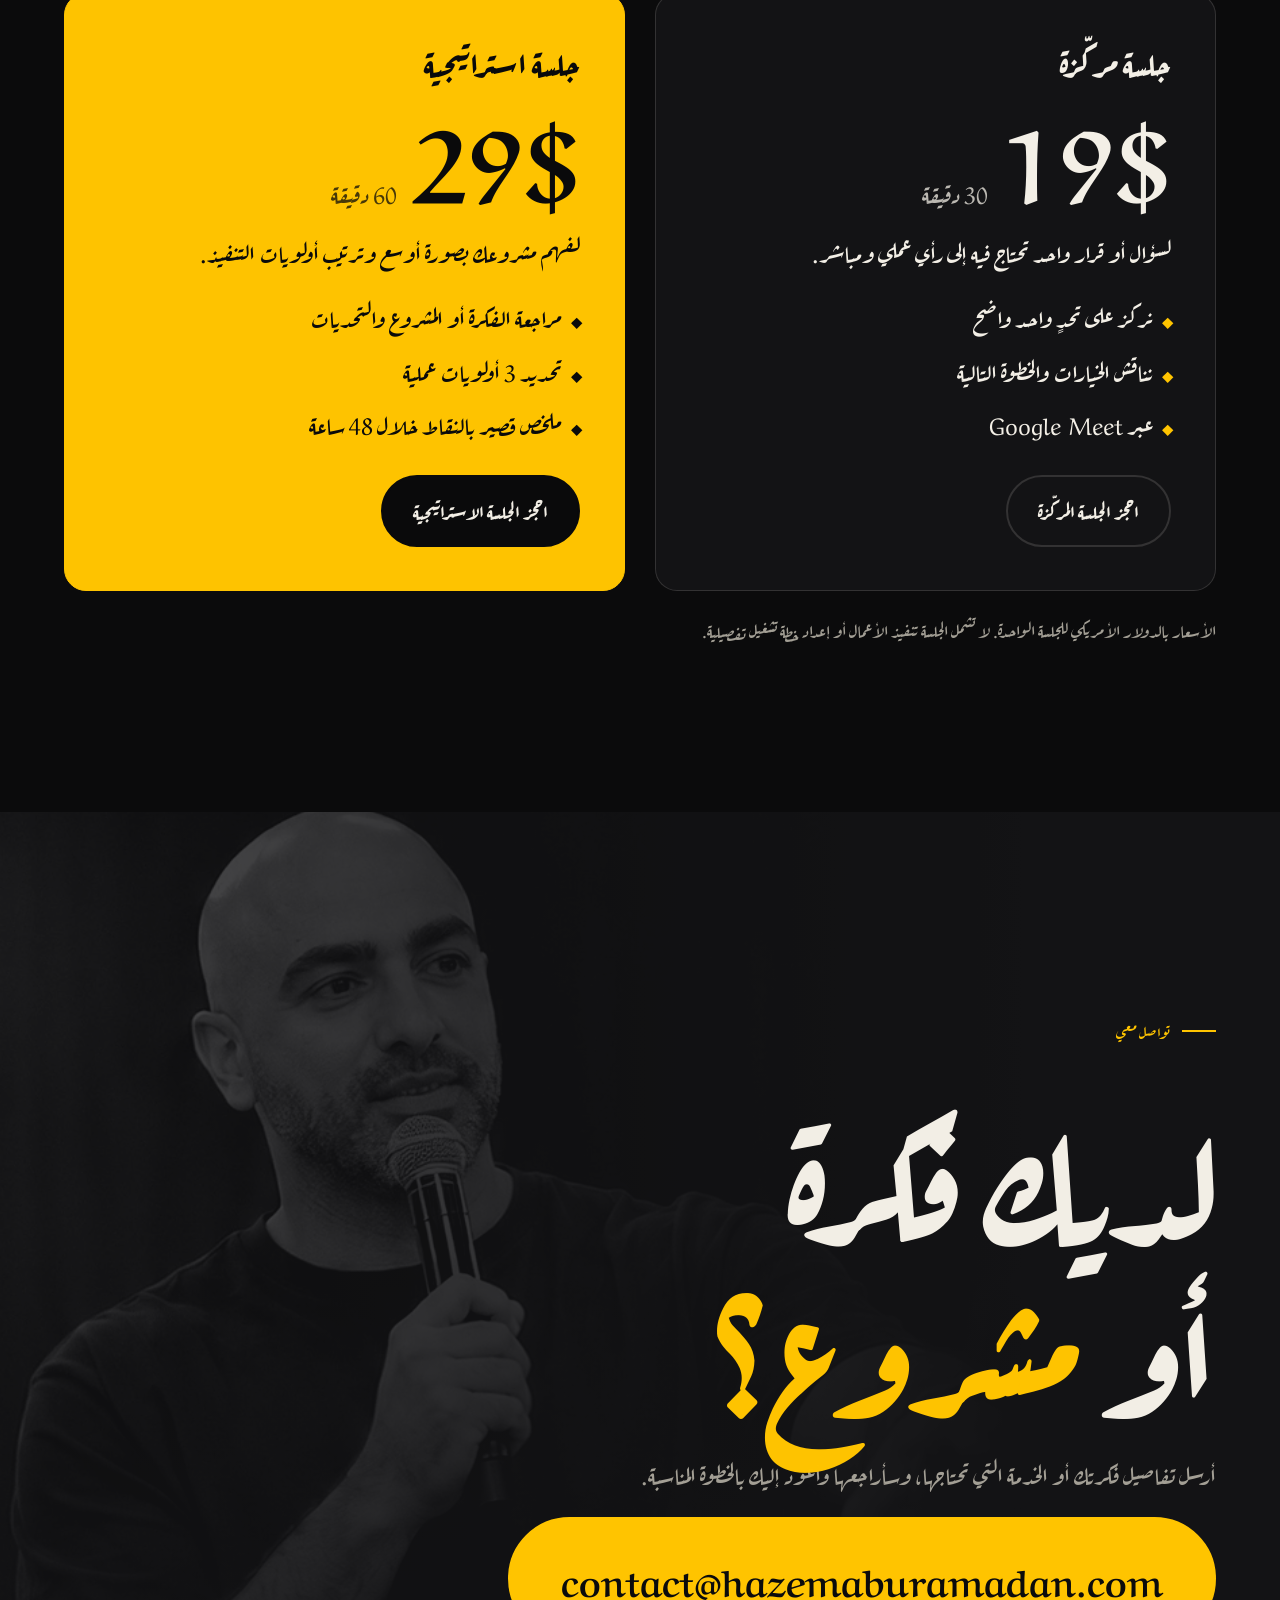
==== commit eaa7ec2f: "Rebuild the journey section and use sharper photos Journey shows one milestone at a time in large te" ====
--- a/new/index.html
+++ b/new/index.html
@@ -113,21 +113,26 @@
       <p class="eyebrow">الرحلة</p>
       <h2>سنوات لم تكن <em>طريقًا مستقيمًا</em></h2>
     </div>
-    <svg class="journey__svg" viewBox="0 0 1200 520" preserveAspectRatio="xMidYMid meet" aria-hidden="true">
-      <path class="journey__ghost" d="M40 470 L330 300 L560 400 L850 190 L960 250 L1140 52"/>
-      <path class="journey__line" d="M40 470 L330 300 L560 400 L850 190 L960 250 L1140 52"/>
-      <path class="journey__head-arrow" d="M1078 8 H1188 V118 Z"/>
-      <circle class="journey__dot" data-i="0" cx="40" cy="470" r="11"/>
-      <circle class="journey__dot" data-i="1" cx="330" cy="300" r="11"/>
-      <circle class="journey__dot" data-i="2" cx="850" cy="190" r="11"/>
-      <circle class="journey__dot" data-i="3" cx="1140" cy="52" r="11"/>
-    </svg>
-    <ol class="journey__steps">
-      <li data-i="0"><b>01</b><h3>البداية</h3><p>دخول عالم المواقع والعمل الرقمي، والتعلّم من المشاريع الأولى.</p></li>
-      <li data-i="1"><b>02</b><h3>التجربة</h3><p>تنفيذ مشاريع متنوعة، وفهم السوق واحتياجات العملاء الفعلية.</p></li>
-      <li data-i="2"><b>03</b><h3>التوسع</h3><p>العمل على المنتجات الرقمية والتسويق وتطوير نماذج المشاريع.</p></li>
-      <li data-i="3"><b>04</b><h3>اليوم</h3><p>تقديم الحلول والاستشارات ومشاركة المعرفة بصورة عملية وواقعية.</p></li>
-    </ol>
+    <div class="journey__body">
+      <ol class="journey__steps">
+        <li class="is-current"><b>01</b><h3>البداية</h3><p>دخول عالم المواقع والعمل الرقمي، والتعلّم من المشاريع الأولى.</p></li>
+        <li><b>02</b><h3>التجربة</h3><p>تنفيذ مشاريع متنوعة، وفهم السوق واحتياجات العملاء الفعلية.</p></li>
+        <li><b>03</b><h3>التوسع</h3><p>العمل على المنتجات الرقمية والتسويق وتطوير نماذج المشاريع.</p></li>
+        <li><b>04</b><h3>اليوم</h3><p>تقديم الحلول والاستشارات ومشاركة المعرفة بصورة عملية وواقعية.</p></li>
+      </ol>
+      <svg class="journey__svg" viewBox="0 0 1200 520" preserveAspectRatio="xMidYMid meet" aria-hidden="true">
+        <path class="journey__ghost" d="M40 470 L330 300 L560 400 L850 190 L960 250 L1140 52"/>
+        <path class="journey__line" d="M40 470 L330 300 L560 400 L850 190 L960 250 L1140 52"/>
+        <path class="journey__head-arrow" d="M1078 8 H1188 V118 Z"/>
+        <circle class="journey__dot" cx="40" cy="470" r="13"/>
+        <circle class="journey__dot" cx="330" cy="300" r="13"/>
+        <circle class="journey__dot" cx="850" cy="190" r="13"/>
+        <circle class="journey__dot" cx="1140" cy="52" r="13"/>
+      </svg>
+    </div>
+    <ul class="journey__tabs" aria-hidden="true">
+      <li class="is-current">البداية</li><li>التجربة</li><li>التوسع</li><li>اليوم</li>
+    </ul>
     <p class="journey__method">منهجي في العمل: <span>أفهم</span> ← <span>أخطط</span> ← <span>أنفّذ</span> ← <span>أطوّر</span></p>
   </div>
 </section>
--- a/new/assets/css/style.css
+++ b/new/assets/css/style.css
@@ -138,7 +138,7 @@
   .hero .hero__copy h2 { margin-bottom: 18px; }
   .hero__cta .btn { padding: 12px 22px; font-size: 19px; }
   .hero__cue { inset-inline-start: auto; inset-inline-end: var(--pad); }
-  .hero__cta--first { display: none; }
+  .hero .hero__cta--first { display: none; }
 }
 
 /* ---------- marquee ---------- */
@@ -162,24 +162,33 @@
 /* ---------- journey ---------- */
 .journey { position: relative; background: var(--ink-2); }
 .journey__stage { min-height: 100vh; min-height: 100svh; display: flex; flex-direction: column; justify-content: center; gap: clamp(14px, 2.4vh, 30px); padding: clamp(80px, 11vh, 120px) var(--pad) clamp(30px, 5vh, 60px); overflow: hidden; }
-.journey__svg { width: 100%; max-height: 44vh; overflow: visible; direction: ltr; }
+.journey__head h2 { font-size: clamp(30px, 4vw, 60px); }
+.journey__body { display: grid; grid-template-columns: minmax(0, 5fr) minmax(0, 6fr); gap: clamp(24px, 5vw, 80px); align-items: center; }
+/* one milestone on screen at a time, set large */
+.journey__steps { display: grid; }
+.journey__steps li { grid-area: 1 / 1; opacity: 0; transform: translateY(26px); transition: opacity .5s var(--ease), transform .6s var(--ease); pointer-events: none; }
+.journey__steps li.is-current { opacity: 1; transform: none; pointer-events: auto; }
+.journey__steps b { display: block; font-family: var(--display); font-weight: 700; font-size: clamp(22px, 2vw, 30px); color: var(--yellow); direction: ltr; text-align: right; margin-bottom: 6px; }
+.journey__steps h3 { font-size: clamp(54px, 7.5vw, 124px); line-height: 1.3; margin-bottom: clamp(10px, 2vh, 22px); }
+.journey__steps p { font-size: clamp(24px, 2.5vw, 38px); line-height: 1.75; color: var(--text); max-width: 20em; }
+.journey__svg { width: 100%; max-height: 48vh; overflow: visible; direction: ltr; }
 .journey__ghost { fill: none; stroke: var(--line); stroke-width: 3; stroke-dasharray: 6 10; }
-.journey__line { fill: none; stroke: var(--yellow); stroke-width: 20; stroke-linejoin: miter; }
+.journey__line { fill: none; stroke: var(--yellow); stroke-width: 22; stroke-linejoin: miter; }
 .journey__head-arrow { fill: var(--yellow); }
 .journey__dot { fill: var(--ink-2); stroke: var(--line); stroke-width: 3; transition: fill .4s, stroke .4s; }
 .journey__dot.is-on { fill: var(--paper); stroke: var(--yellow); }
-.journey__steps { display: grid; grid-template-columns: repeat(4, minmax(0, 1fr)); gap: clamp(14px, 2vw, 34px); direction: ltr; }
-.journey__steps li { direction: rtl; border-top: 2px solid var(--line); padding-top: 16px; opacity: .3; transition: opacity .5s, border-color .5s; }
-.journey__steps li.is-on { opacity: 1; border-color: var(--yellow); }
-.journey__steps b { font-family: var(--display); font-weight: 900; color: var(--yellow); font-size: 18px; direction: ltr; display: block; text-align: right; }
-.journey__steps h3 { font-size: clamp(24px, 2.44vw, 38px); margin: 4px 0 6px; }
-.journey__steps p { color: var(--muted); font-size: 20px; line-height: 1.75; }
-.journey__method { font-family: var(--display); font-weight: 500; color: var(--muted); font-size: clamp(18px, 1.59vw, 22px); }
+.journey__tabs { display: flex; flex-wrap: wrap; gap: 10px; }
+.journey__tabs li { font-family: var(--display); font-weight: 700; font-size: clamp(18px, 1.5vw, 22px); padding: 8px 22px; border-radius: 999px; border: 1.5px solid var(--line); color: var(--muted); transition: background .35s, color .35s, border-color .35s; }
+.journey__tabs li.is-current { background: var(--yellow); border-color: var(--yellow); color: var(--ink); }
+.journey__method { font-family: var(--display); color: var(--muted); font-size: clamp(19px, 1.6vw, 24px); }
 .journey__method span { color: var(--text); }
 @media (max-width: 860px) {
-  .journey__steps { grid-template-columns: 1fr 1fr; }
-  .journey__svg { max-height: 30vh; }
-  .journey__line { stroke-width: 26; }
+  .journey__body { grid-template-columns: 1fr; gap: 14px; }
+  .journey__svg { order: -1; max-height: 24vh; }
+  .journey__line { stroke-width: 28; }
+  .journey__steps h3 { font-size: clamp(50px, 15vw, 72px); }
+  .journey__steps p { font-size: clamp(23px, 6.2vw, 28px); }
+  .journey__tabs li { padding: 6px 14px; font-size: 17px; }
 }
 
 /* ---------- services ---------- */
@@ -326,7 +335,8 @@
   .hero__cue { display: none; }
   .reveal-words .w { opacity: 1; }
   .about__frame { clip-path: none; }
-  .journey__steps li { opacity: 1; }
+  .journey__steps li { grid-area: auto; opacity: 1; transform: none; margin-bottom: 28px; }
+  .journey__tabs { display: none; }
   .services__stage { height: auto; overflow-x: auto; padding-block: 80px; }
   * { animation: none !important; transition: none !important; }
 }
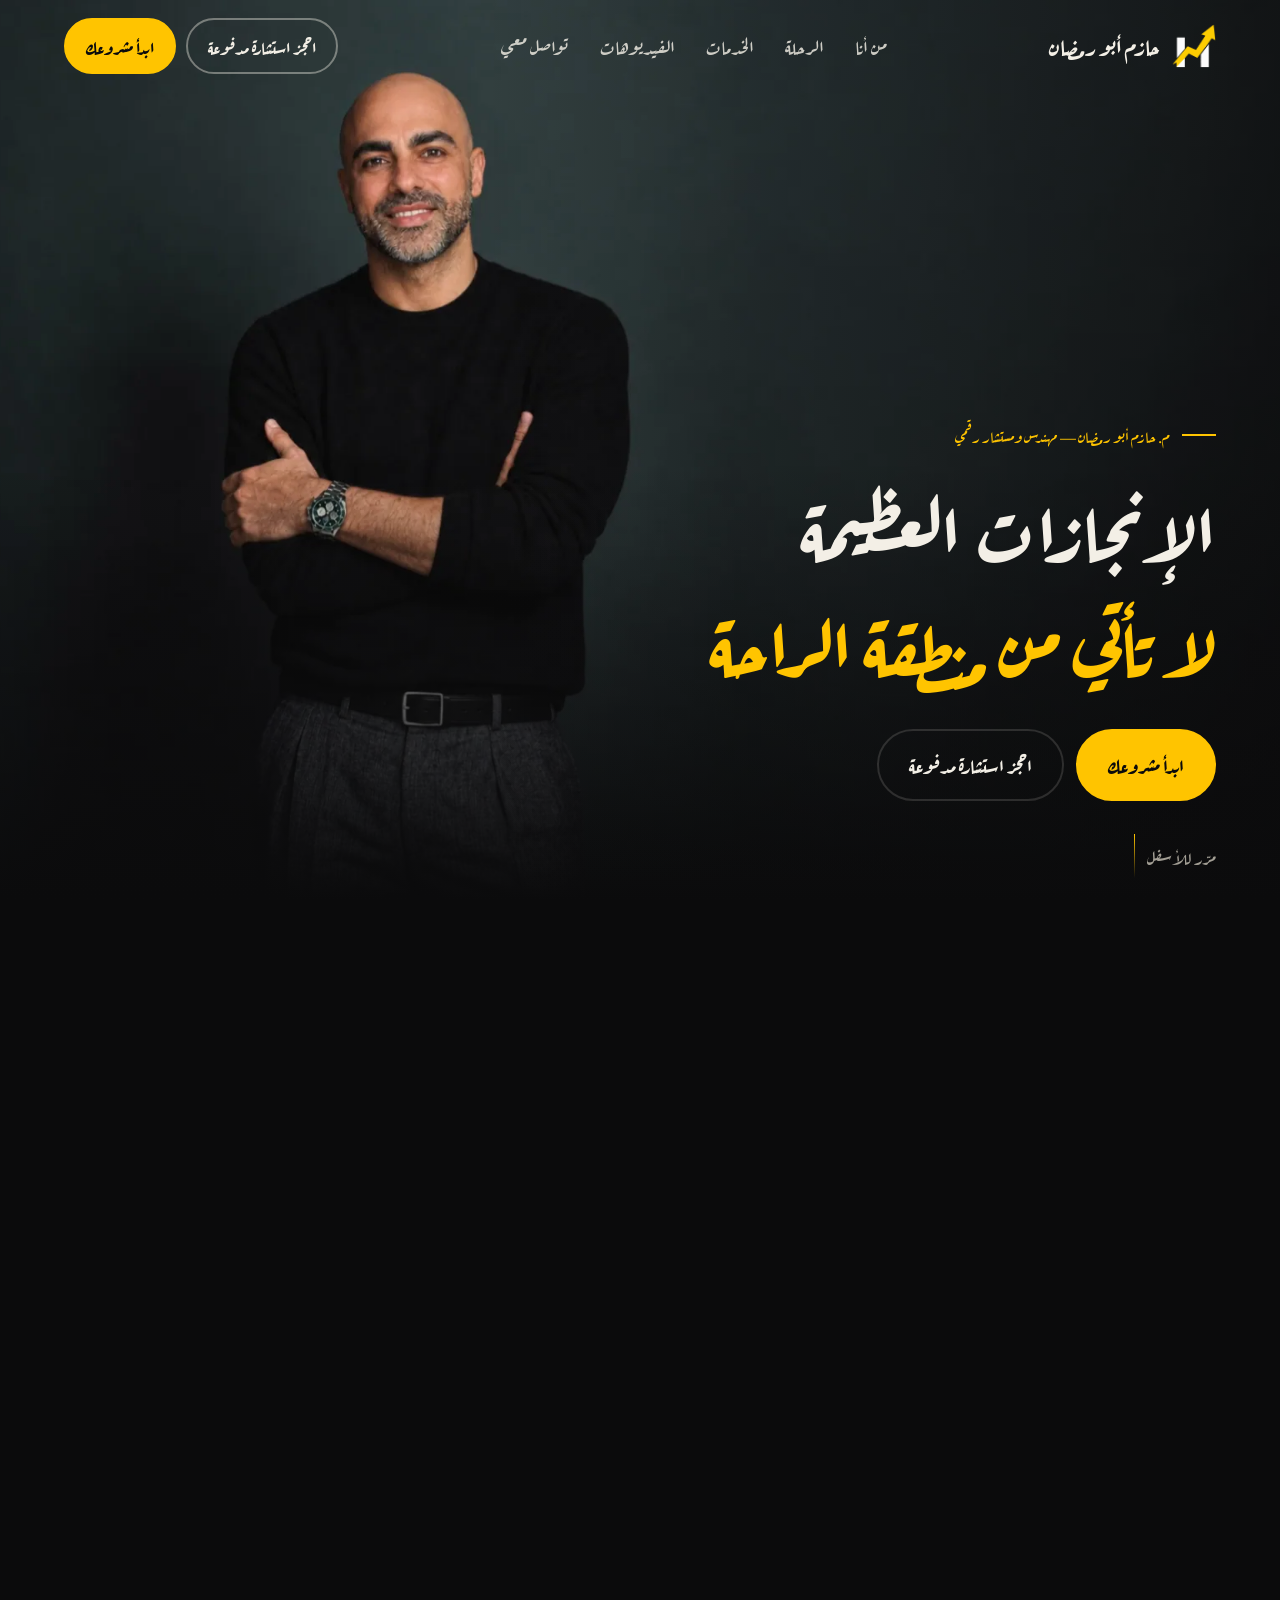
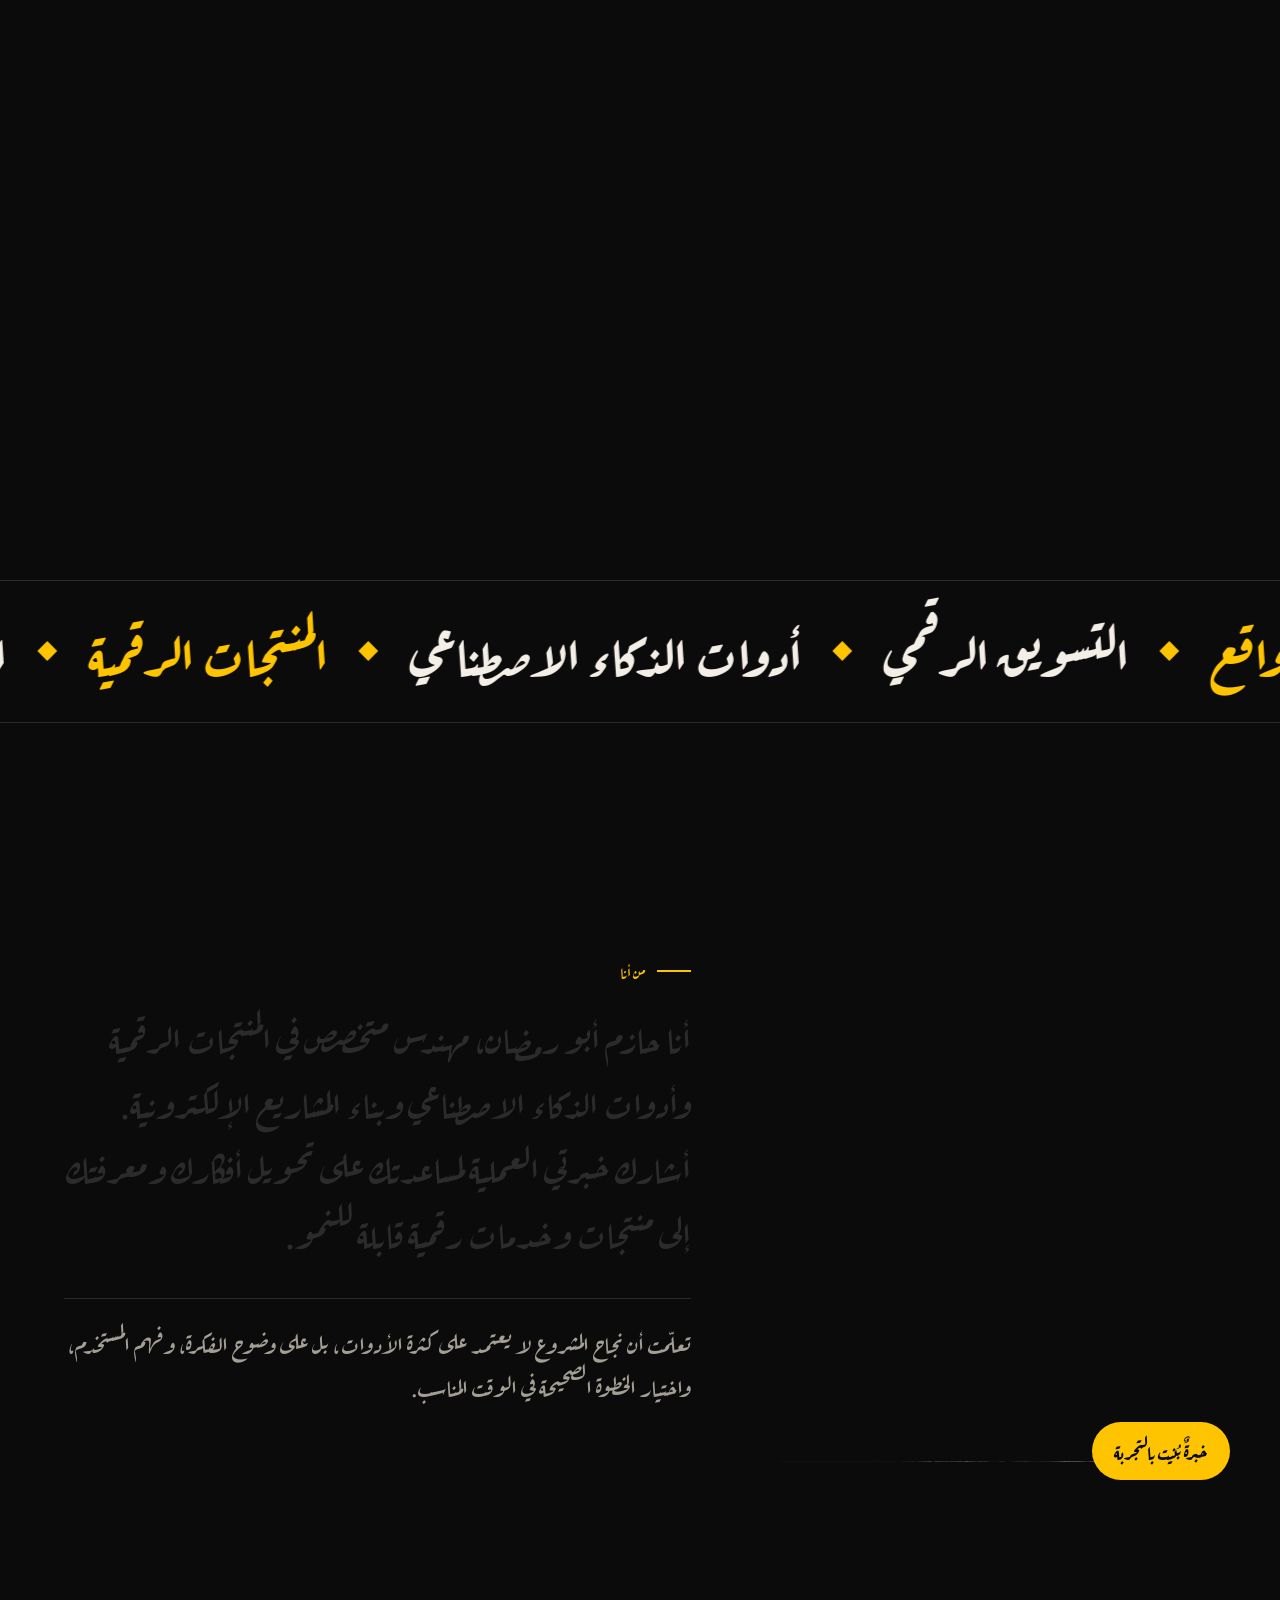
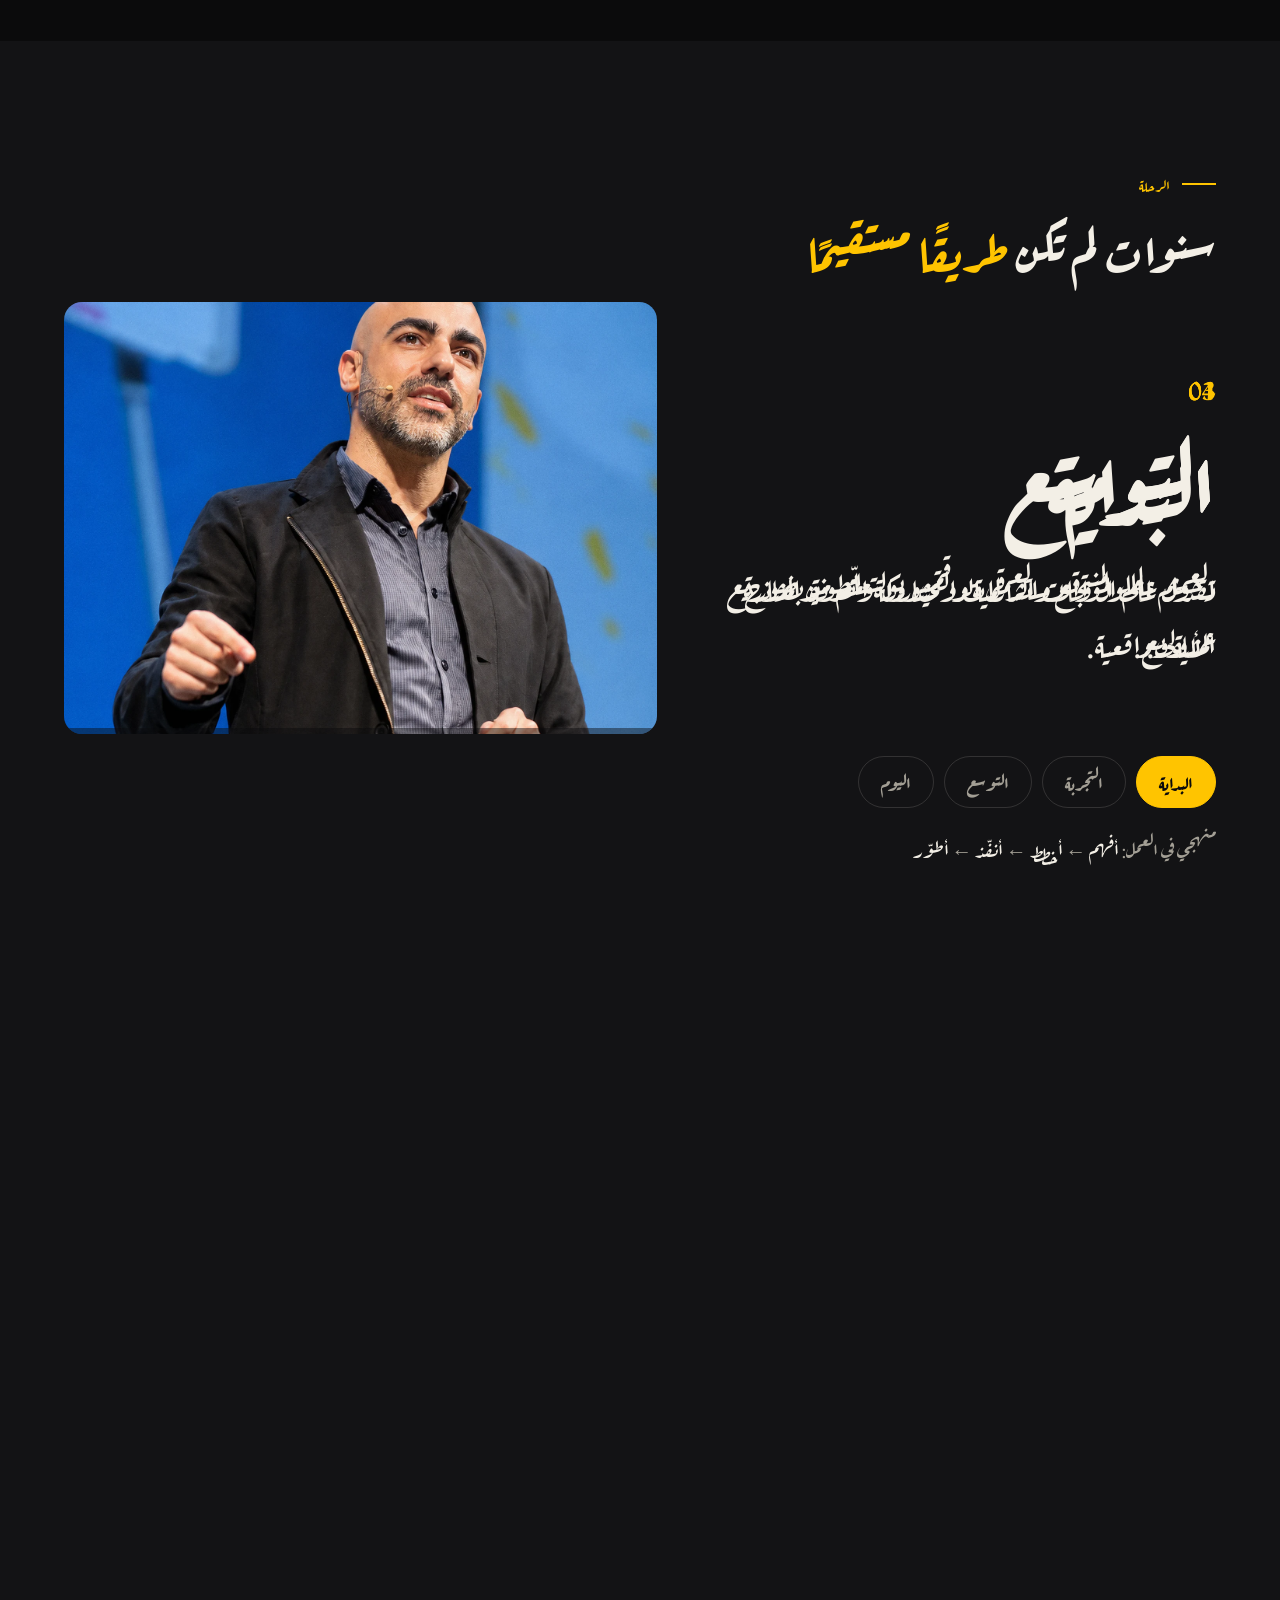
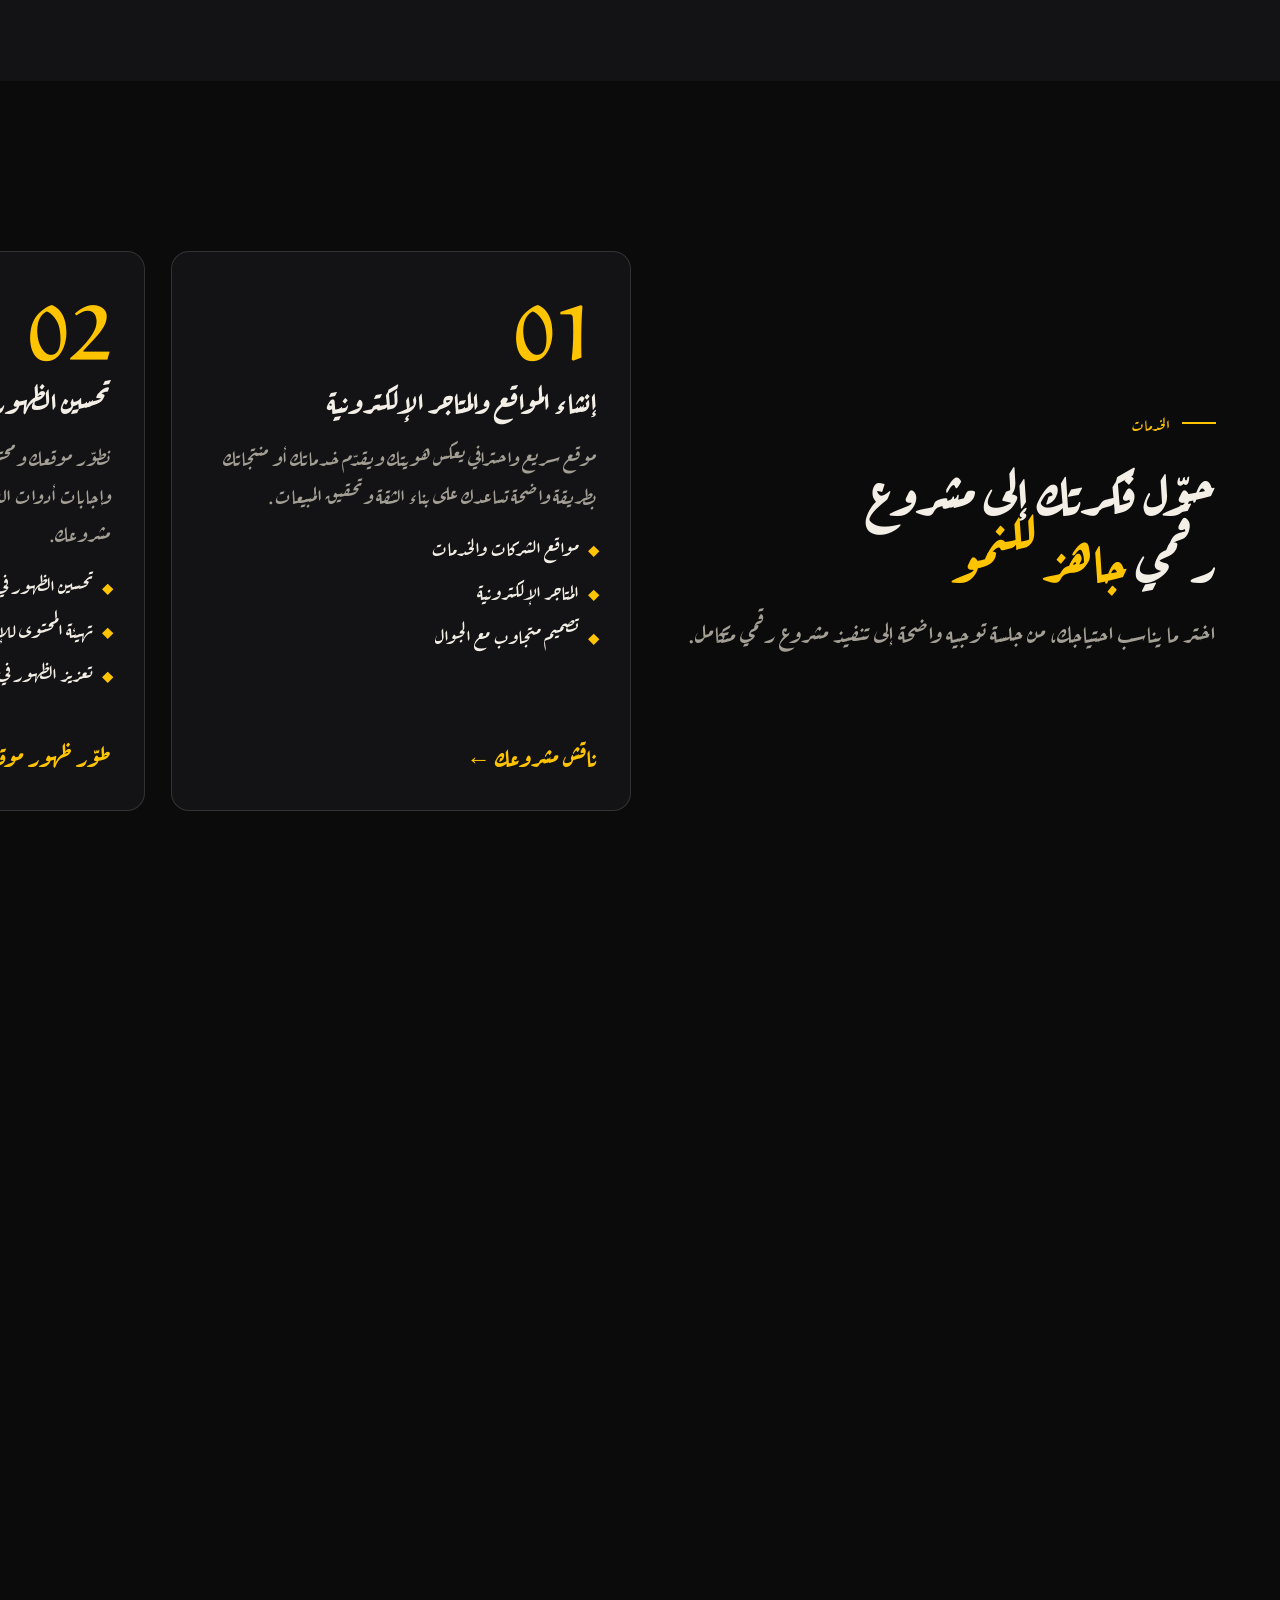
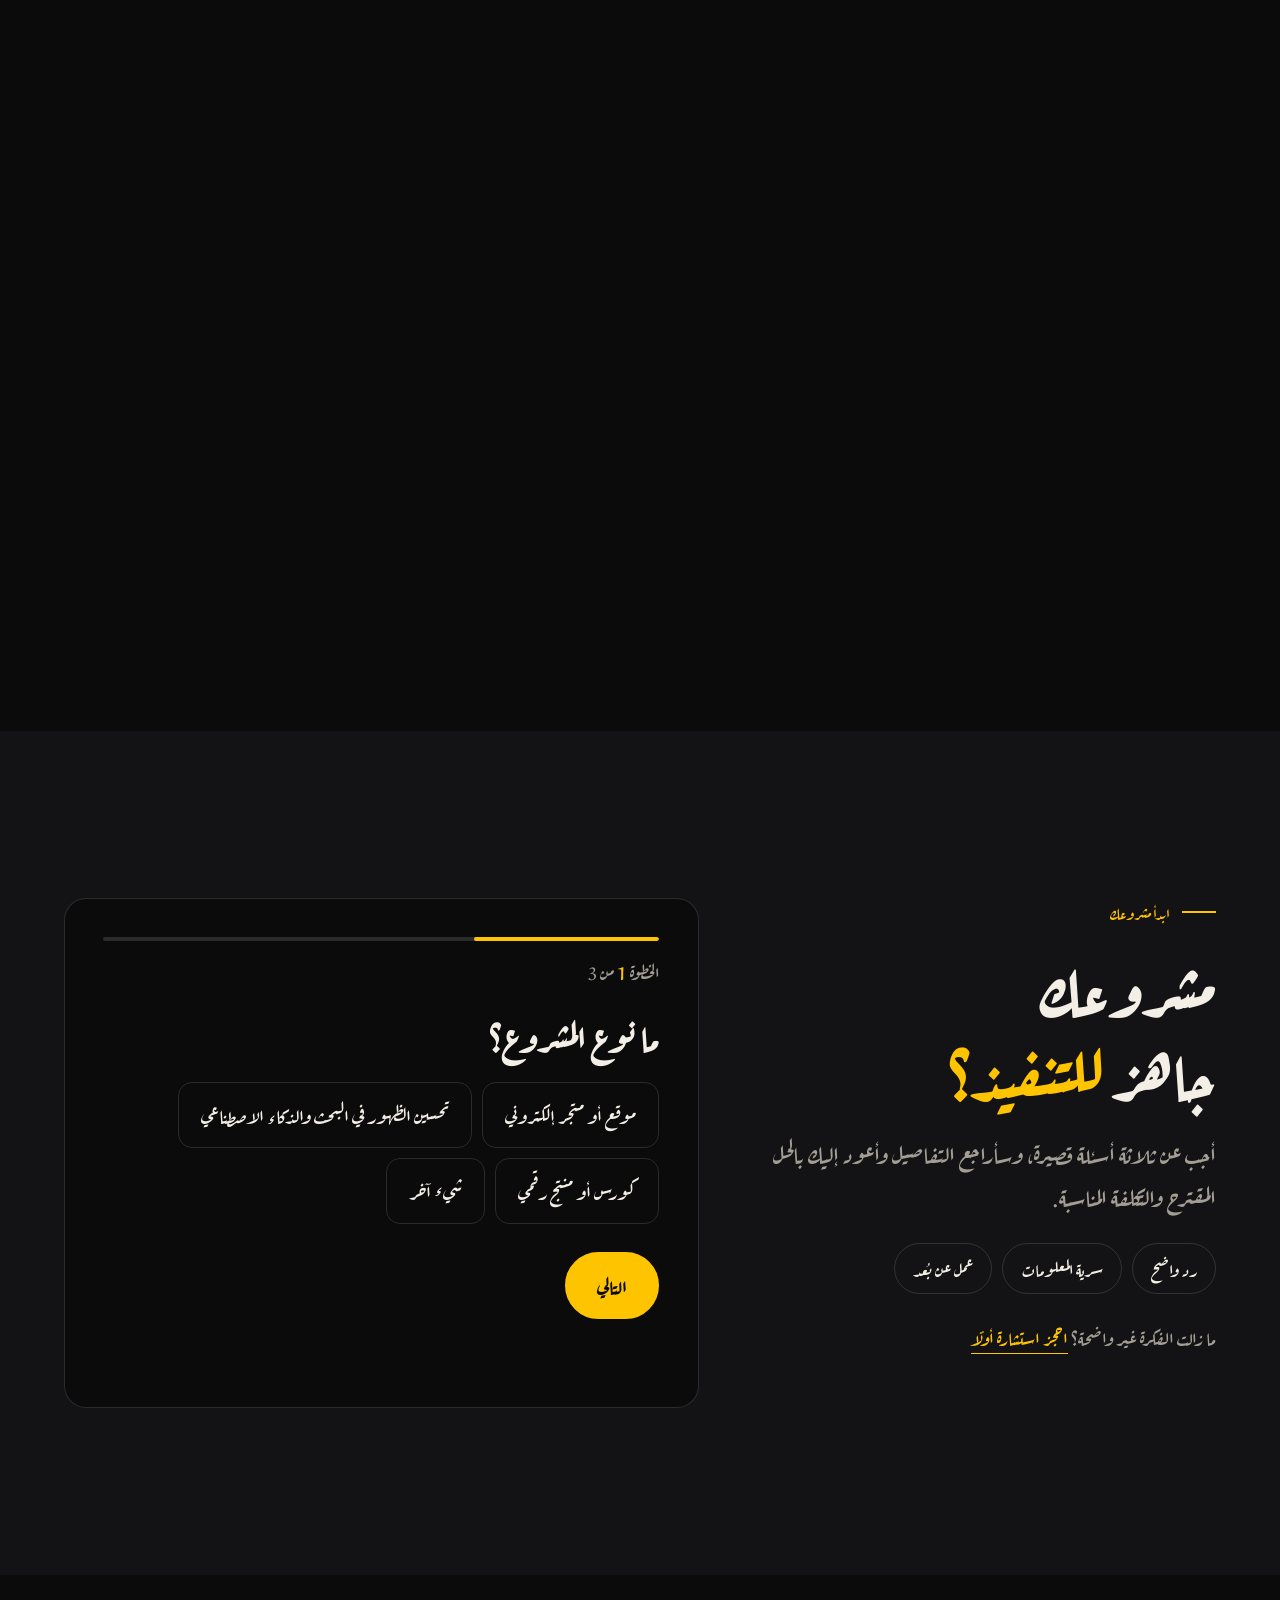
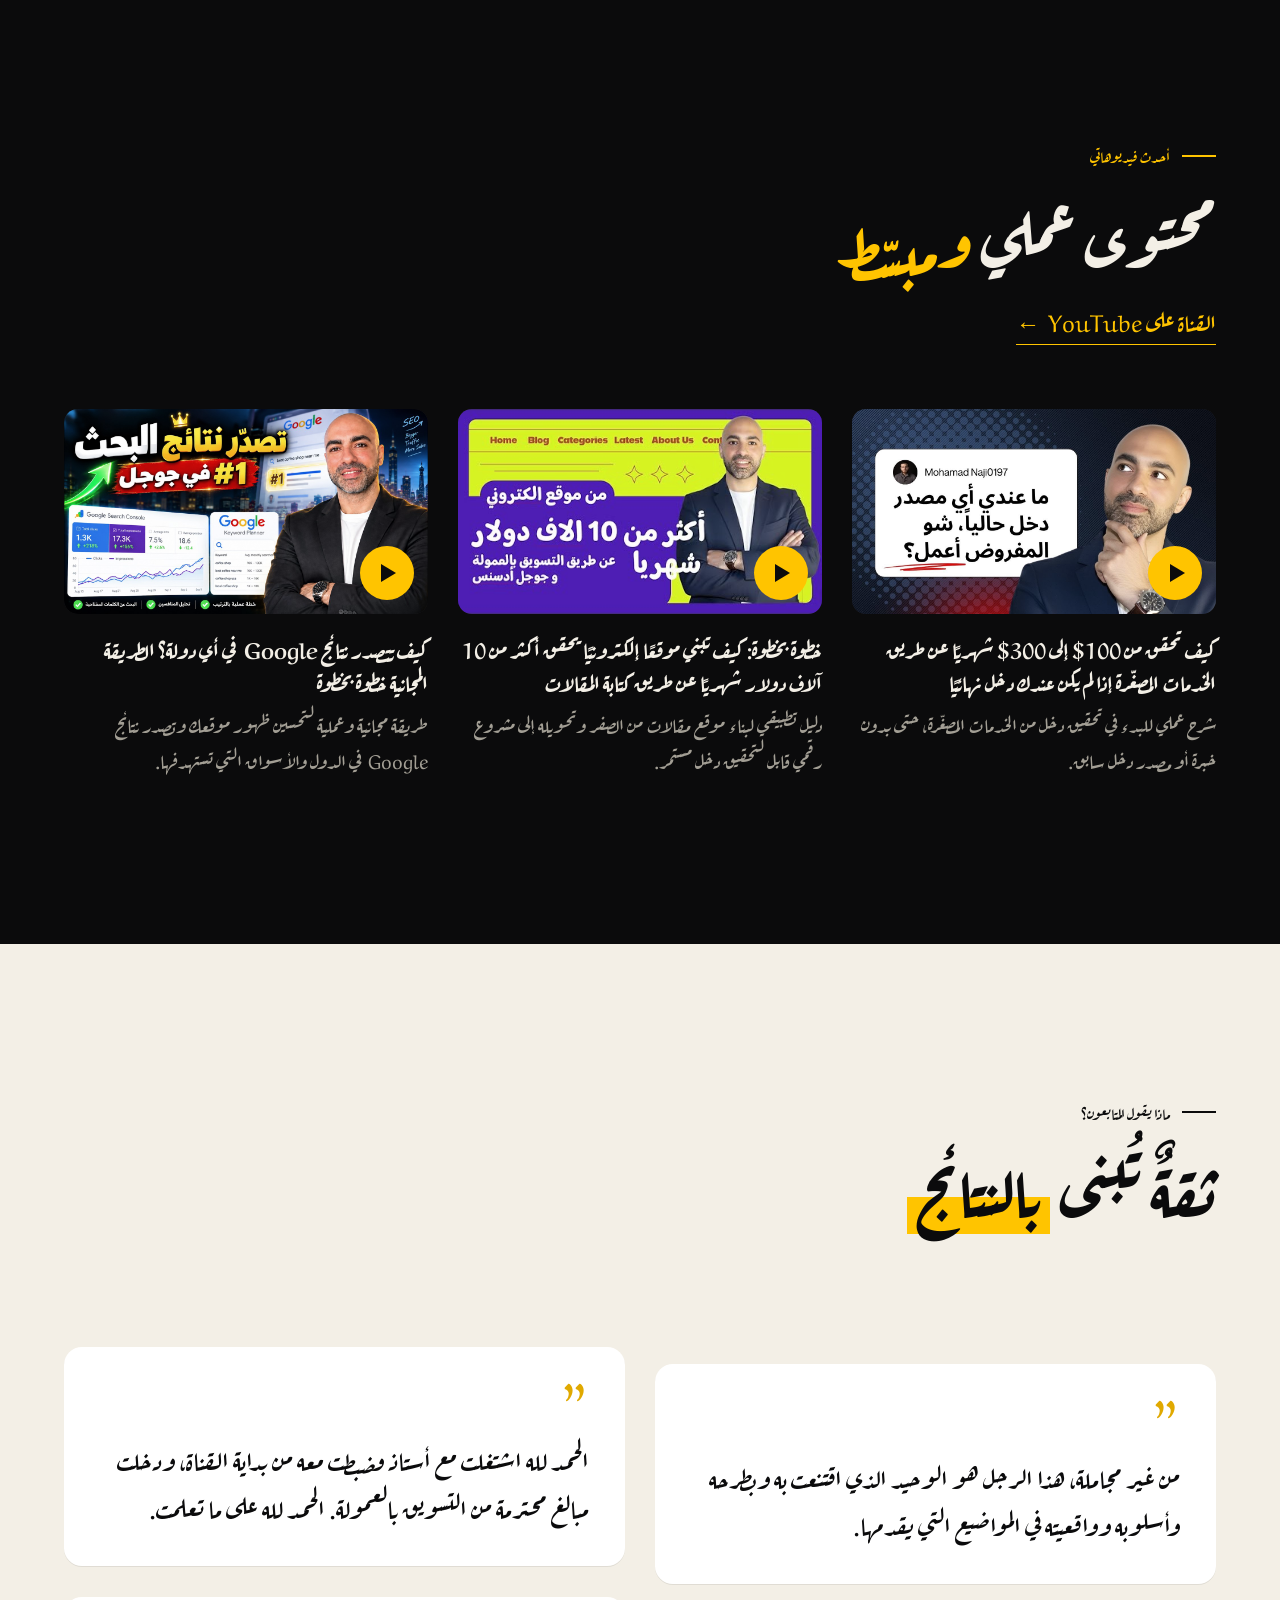
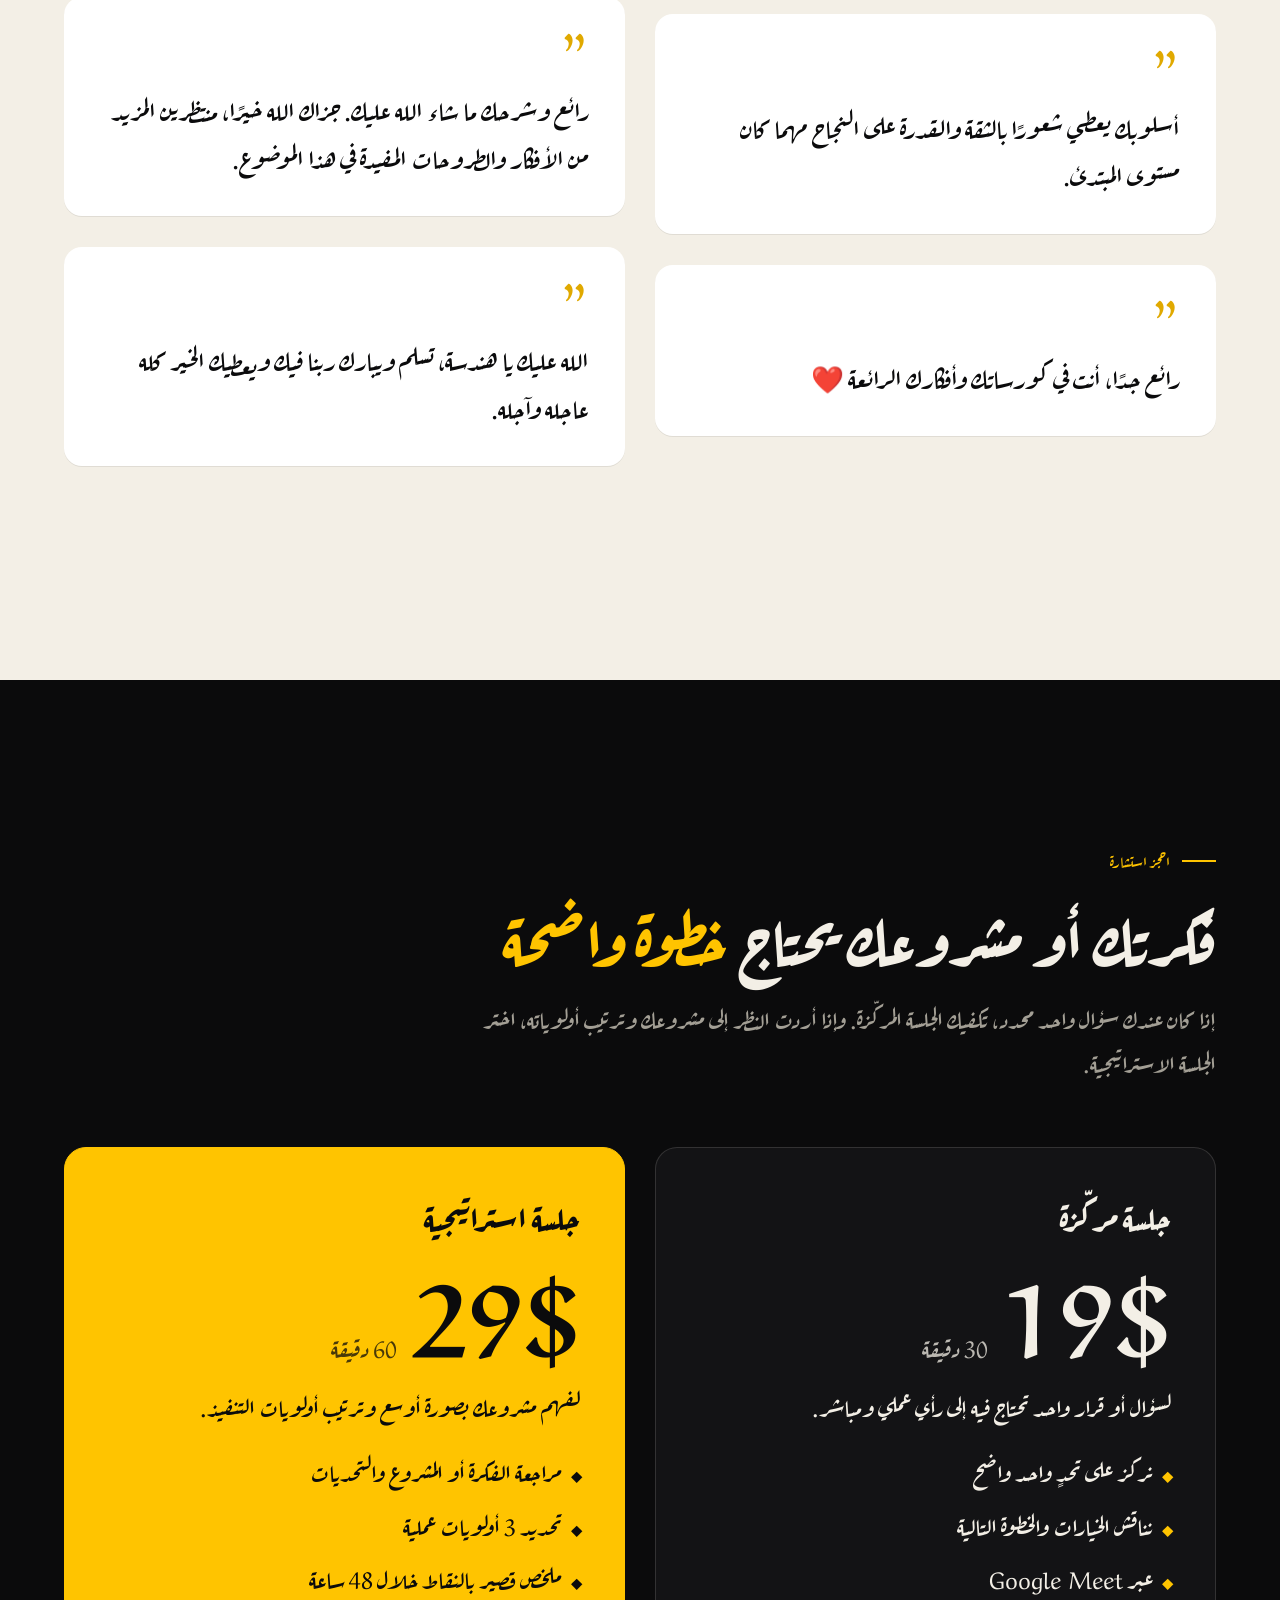
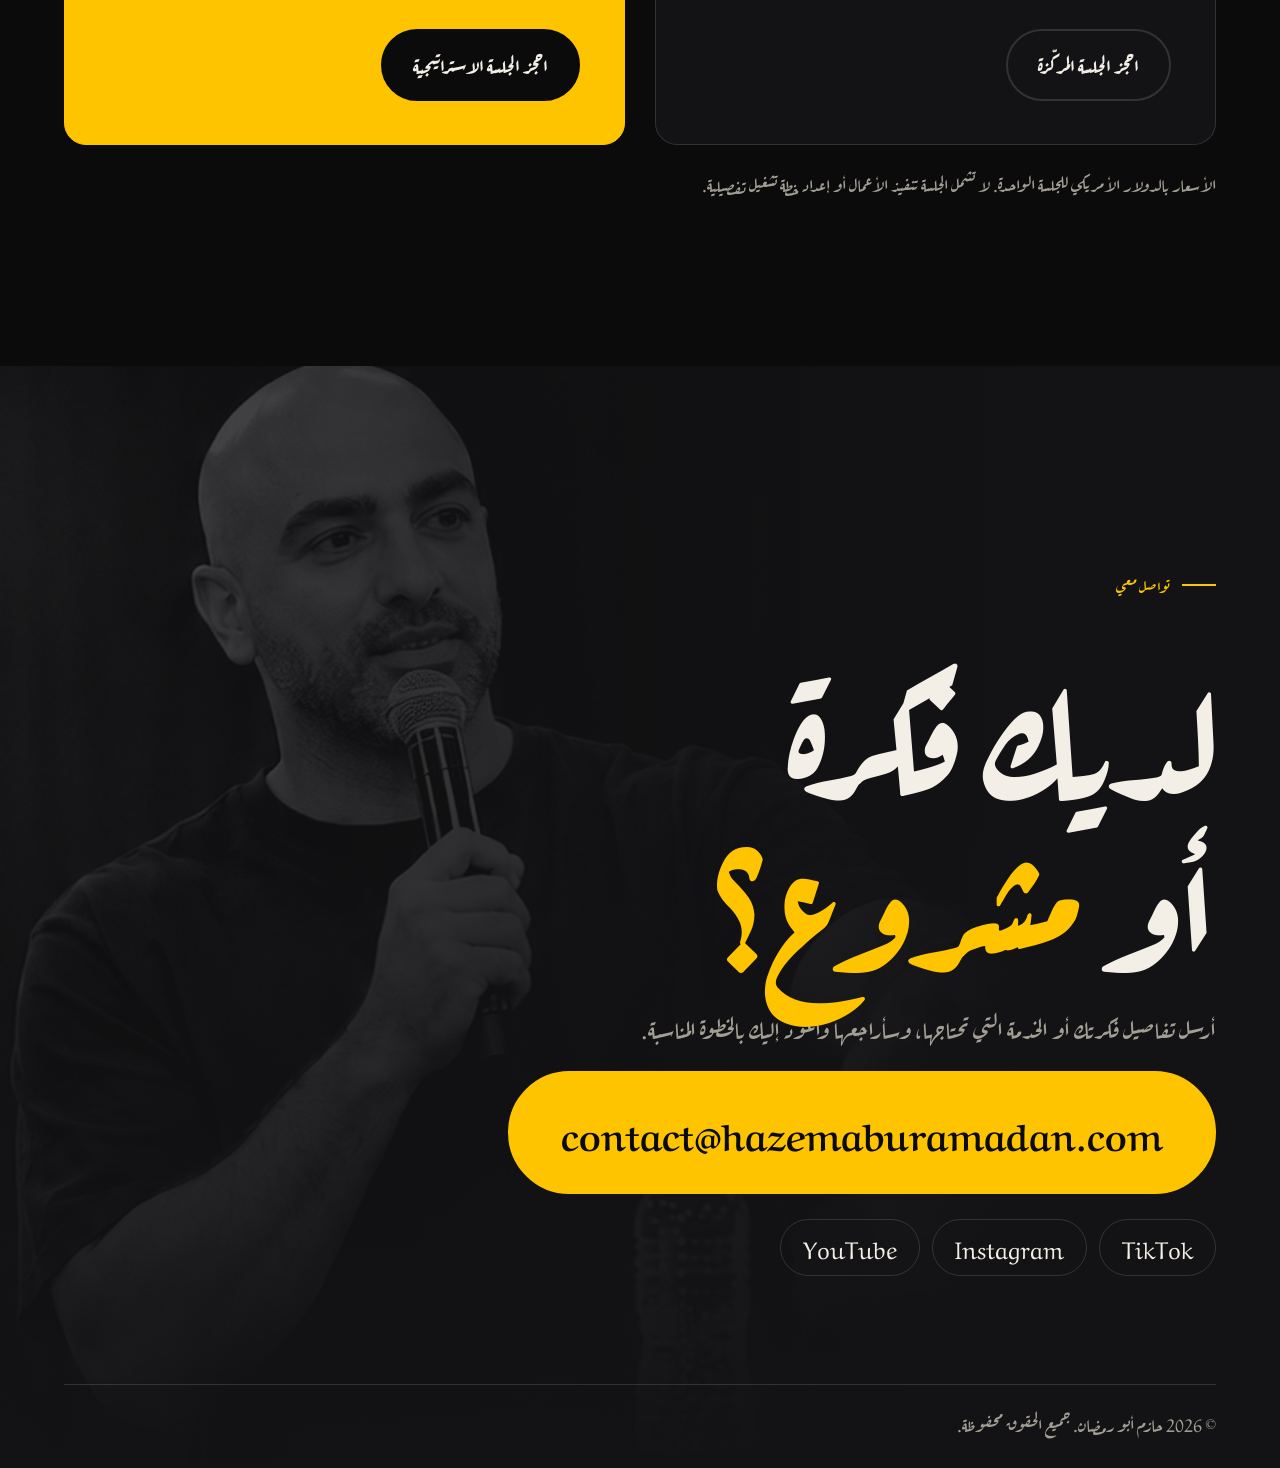
==== commit eebd64b6: "Move photo into the journey, hero text to bottom right, original favicon Stage photo replaces the ar" ====
--- a/new/index.html
+++ b/new/index.html
@@ -14,7 +14,9 @@
 <meta property="og:image" content="https://hazemaburamadan.com/assets/img/og.jpg">
 <meta name="twitter:card" content="summary_large_image">
 <meta name="theme-color" content="#0b0b0c">
-<link rel="icon" href="assets/img/logo.png">
+<link rel="icon" href="assets/img/favicon-32.png" sizes="32x32" type="image/png">
+<link rel="icon" href="assets/img/favicon-192.png" sizes="192x192" type="image/png">
+<link rel="apple-touch-icon" href="assets/img/favicon-180.png">
 <link rel="preconnect" href="https://fonts.googleapis.com">
 <link rel="preconnect" href="https://fonts.gstatic.com" crossorigin>
 <link href="https://fonts.googleapis.com/css2?family=Aref+Ruqaa:wght@400;700&display=swap" rel="stylesheet">
@@ -120,15 +122,10 @@
         <li><b>03</b><h3>التوسع</h3><p>العمل على المنتجات الرقمية والتسويق وتطوير نماذج المشاريع.</p></li>
         <li><b>04</b><h3>اليوم</h3><p>تقديم الحلول والاستشارات ومشاركة المعرفة بصورة عملية وواقعية.</p></li>
       </ol>
-      <svg class="journey__svg" viewBox="0 0 1200 520" preserveAspectRatio="xMidYMid meet" aria-hidden="true">
-        <path class="journey__ghost" d="M40 470 L330 300 L560 400 L850 190 L960 250 L1140 52"/>
-        <path class="journey__line" d="M40 470 L330 300 L560 400 L850 190 L960 250 L1140 52"/>
-        <path class="journey__head-arrow" d="M1078 8 H1188 V118 Z"/>
-        <circle class="journey__dot" cx="40" cy="470" r="13"/>
-        <circle class="journey__dot" cx="330" cy="300" r="13"/>
-        <circle class="journey__dot" cx="850" cy="190" r="13"/>
-        <circle class="journey__dot" cx="1140" cy="52" r="13"/>
-      </svg>
+      <figure class="journey__photo">
+        <img src="assets/img/stage-blue.webp" alt="حازم أبو رمضان يلقي محاضرة على المسرح" loading="lazy" width="1800" height="2396">
+        <span class="journey__bar" aria-hidden="true"><i></i></span>
+      </figure>
     </div>
     <ul class="journey__tabs" aria-hidden="true">
       <li class="is-current">البداية</li><li>التجربة</li><li>التوسع</li><li>اليوم</li>
@@ -174,7 +171,6 @@
         <ul><li>ترتيب المنتج والعرض</li><li>تجهيز منصة البيع</li><li>إعداد رحلة العميل</li></ul>
         <a href="#project">ابدأ منتجك الرقمي ←</a>
       </article>
-      <div class="services__photo"><img src="assets/img/stage-blue.webp" alt="حازم أبو رمضان يلقي محاضرة على المسرح" loading="lazy" width="1000" height="1331"></div>
     </div>
   </div>
 </section>
--- a/new/assets/css/style.css
+++ b/new/assets/css/style.css
@@ -113,12 +113,12 @@
 .hero__canvas, .hero__poster { position: absolute; inset: 0; width: 100%; height: 100%; object-fit: cover; object-position: 25% 20%; }
 .hero__canvas { z-index: 1; opacity: 0; transition: opacity .5s; }
 .hero__canvas.is-ready { opacity: 1; }
-.hero__scrim { position: absolute; inset: 0; z-index: 2; background: linear-gradient(to left, rgba(11,11,12,.72) 0%, rgba(11,11,12,.35) 38%, rgba(11,11,12,0) 62%), linear-gradient(to top, rgba(11,11,12,1) 0%, rgba(11,11,12,0) 22%); }
+.hero__scrim { position: absolute; inset: 0; z-index: 2; background: linear-gradient(to left, rgba(11,11,12,.72) 0%, rgba(11,11,12,.35) 38%, rgba(11,11,12,0) 62%), linear-gradient(to top, rgba(11,11,12,1) 0%, rgba(11,11,12,.55) 22%, rgba(11,11,12,0) 48%); }
 .hero__copy {
   position: absolute; z-index: 3;
   inset-block: 0; inset-inline-start: var(--pad); width: min(49%, 760px);
-  display: flex; flex-direction: column; justify-content: center; align-items: flex-start;
-  padding-block: 110px 70px;
+  display: flex; flex-direction: column; justify-content: flex-end; align-items: flex-start;
+  padding-block: 110px clamp(84px, 11vh, 130px);
   opacity: 0; visibility: hidden;
 }
 .hero__copy[data-phase="0"] { opacity: 1; visibility: visible; }
@@ -144,8 +144,8 @@
 /* ---------- marquee ---------- */
 .marquee { overflow: hidden; border-block: 1px solid var(--line); padding: 22px 0; background: var(--ink); direction: ltr; }
 .marquee__track { display: flex; align-items: center; gap: 34px; width: max-content; will-change: transform; }
-.marquee span { font-family: var(--display); font-weight: 900; font-size: clamp(26px, 4.2vw, 62px); white-space: nowrap; color: transparent; -webkit-text-stroke: 1px rgba(243,239,230,.55); direction: rtl; }
-.marquee span:nth-of-type(3n+1) { color: var(--text); -webkit-text-stroke: 0; }
+.marquee span { font-family: var(--display); font-weight: 900; font-size: clamp(26px, 4.2vw, 62px); white-space: nowrap; color: var(--text); direction: rtl; }
+.marquee span:nth-of-type(3n+1) { color: var(--yellow); }
 .marquee i { width: 14px; height: 14px; background: var(--yellow); transform: rotate(45deg); flex: none; }
 
 /* ---------- about ---------- */
@@ -171,12 +171,10 @@
 .journey__steps b { display: block; font-family: var(--display); font-weight: 700; font-size: clamp(22px, 2vw, 30px); color: var(--yellow); direction: ltr; text-align: right; margin-bottom: 6px; }
 .journey__steps h3 { font-size: clamp(54px, 7.5vw, 124px); line-height: 1.3; margin-bottom: clamp(10px, 2vh, 22px); }
 .journey__steps p { font-size: clamp(24px, 2.5vw, 38px); line-height: 1.75; color: var(--text); max-width: 20em; }
-.journey__svg { width: 100%; max-height: 48vh; overflow: visible; direction: ltr; }
-.journey__ghost { fill: none; stroke: var(--line); stroke-width: 3; stroke-dasharray: 6 10; }
-.journey__line { fill: none; stroke: var(--yellow); stroke-width: 22; stroke-linejoin: miter; }
-.journey__head-arrow { fill: var(--yellow); }
-.journey__dot { fill: var(--ink-2); stroke: var(--line); stroke-width: 3; transition: fill .4s, stroke .4s; }
-.journey__dot.is-on { fill: var(--paper); stroke: var(--yellow); }
+.journey__photo { position: relative; margin: 0; height: min(48vh, 560px); border-radius: 18px; overflow: hidden; background: var(--ink-3); }
+.journey__photo img { width: 100%; height: 100%; object-fit: cover; object-position: 50% 18%; }
+.journey__bar { position: absolute; inset: auto 0 0 0; height: 6px; background: rgba(11,11,12,.45); direction: ltr; }
+.journey__bar i { display: block; height: 100%; background: var(--yellow); transform-origin: left center; transform: scaleX(0); }
 .journey__tabs { display: flex; flex-wrap: wrap; gap: 10px; }
 .journey__tabs li { font-family: var(--display); font-weight: 700; font-size: clamp(18px, 1.5vw, 22px); padding: 8px 22px; border-radius: 999px; border: 1.5px solid var(--line); color: var(--muted); transition: background .35s, color .35s, border-color .35s; }
 .journey__tabs li.is-current { background: var(--yellow); border-color: var(--yellow); color: var(--ink); }
@@ -184,8 +182,7 @@
 .journey__method span { color: var(--text); }
 @media (max-width: 860px) {
   .journey__body { grid-template-columns: 1fr; gap: 14px; }
-  .journey__svg { order: -1; max-height: 24vh; }
-  .journey__line { stroke-width: 28; }
+  .journey__photo { order: -1; height: 26vh; }
   .journey__steps h3 { font-size: clamp(50px, 15vw, 72px); }
   .journey__steps p { font-size: clamp(23px, 6.2vw, 28px); }
   .journey__tabs li { padding: 6px 14px; font-size: 17px; }
@@ -206,15 +203,13 @@
   transition: background .4s, border-color .4s, transform .5s var(--ease);
 }
 .card:hover { background: var(--ink-3); border-color: var(--yellow); transform: translateY(-8px); }
-.card__n { font-family: var(--display); font-weight: 900; font-size: clamp(54px, 6vw, 92px); line-height: 1; color: transparent; -webkit-text-stroke: 1.5px var(--yellow); direction: ltr; text-align: right; }
+.card__n { font-family: var(--display); font-weight: 900; font-size: clamp(54px, 6vw, 92px); line-height: 1; color: var(--yellow); direction: ltr; text-align: right; }
 .card h3 { font-size: clamp(25px, 2.32vw, 34px); }
 .card p { color: var(--muted); font-size: 21px; }
 .card ul { display: grid; gap: 8px; font-size: 20px; }
 .card li { display: flex; gap: 10px; align-items: baseline; }
 .card li::before { content: ""; width: 8px; height: 8px; background: var(--yellow); transform: rotate(45deg) translateY(-1px); flex: none; }
 .card a { margin-top: auto; font-family: var(--display); font-weight: 700; color: var(--yellow); }
-.services__photo { flex: none; width: min(70vw, 420px); border-radius: 18px; overflow: hidden; }
-.services__photo img { width: 100%; height: 100%; object-fit: cover; }
 
 /* ---------- videos ---------- */
 .videos { padding: clamp(90px, 13vw, 200px) var(--pad); }
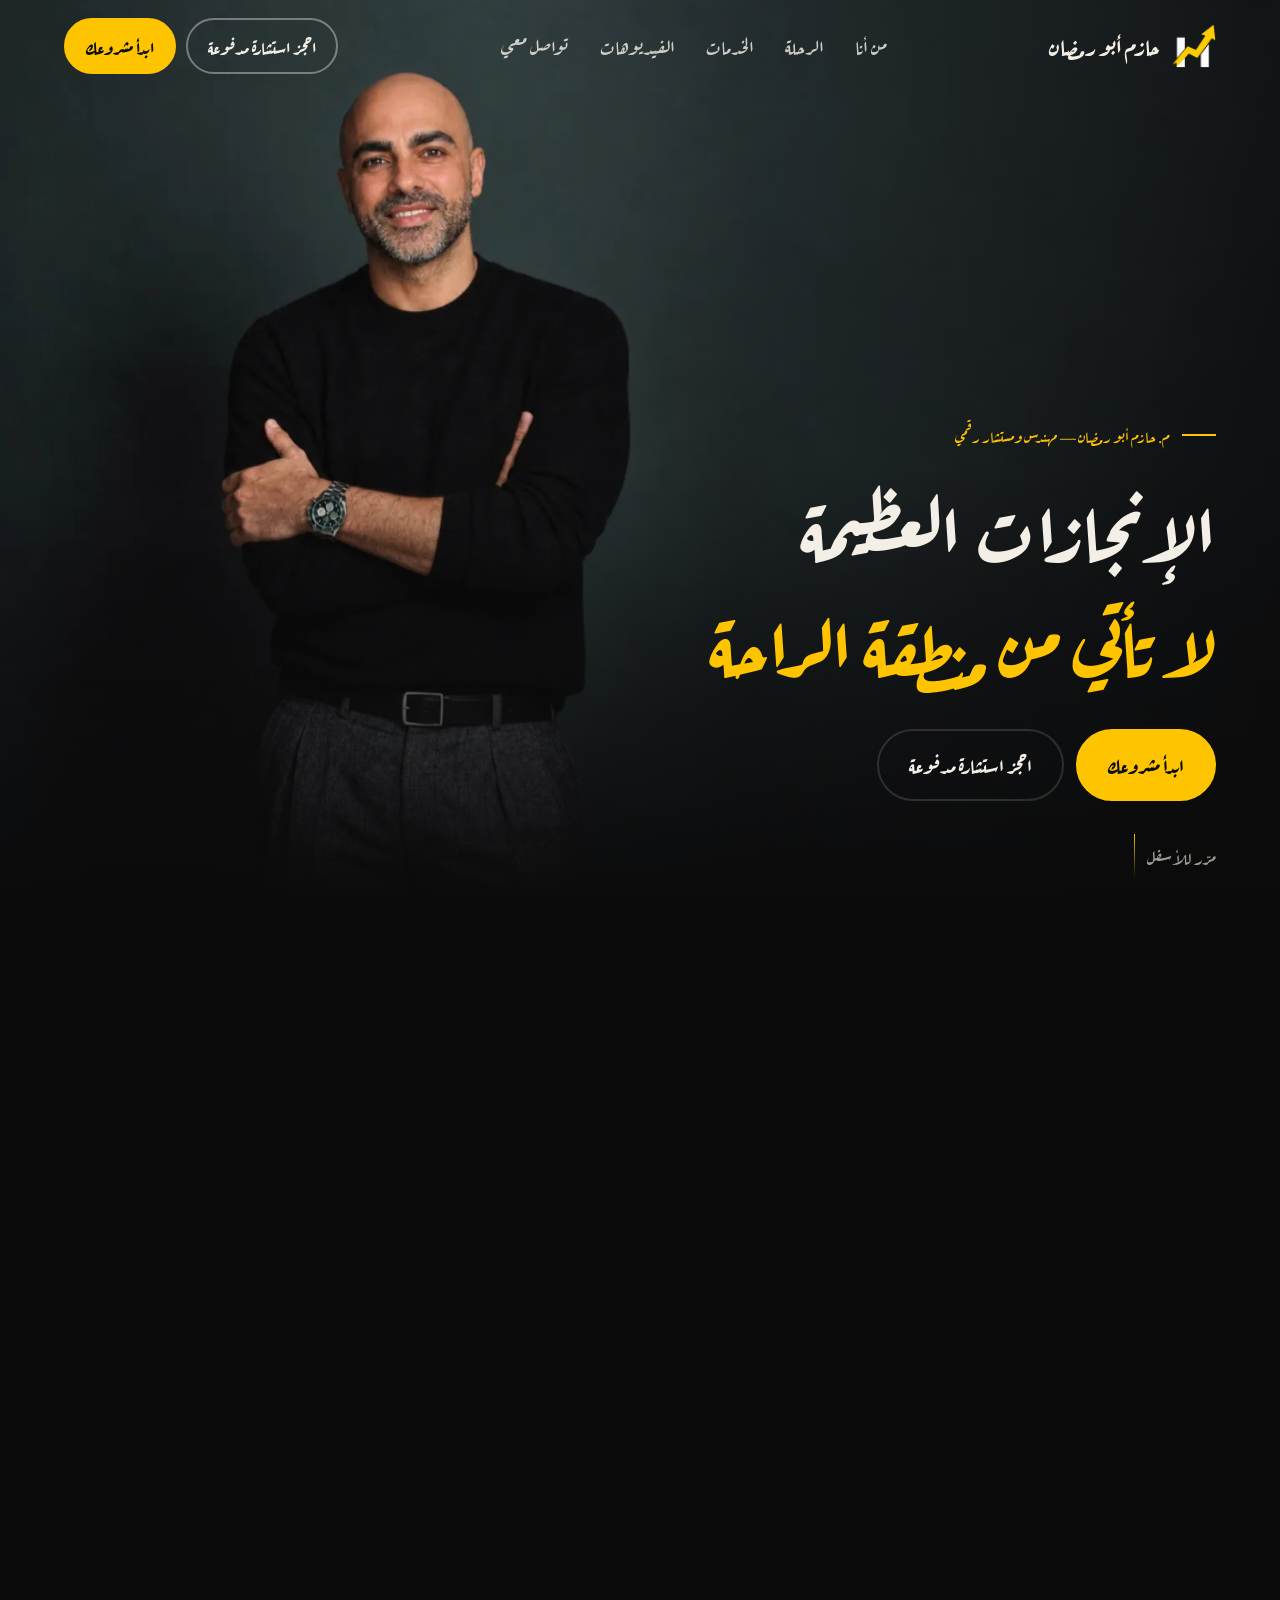
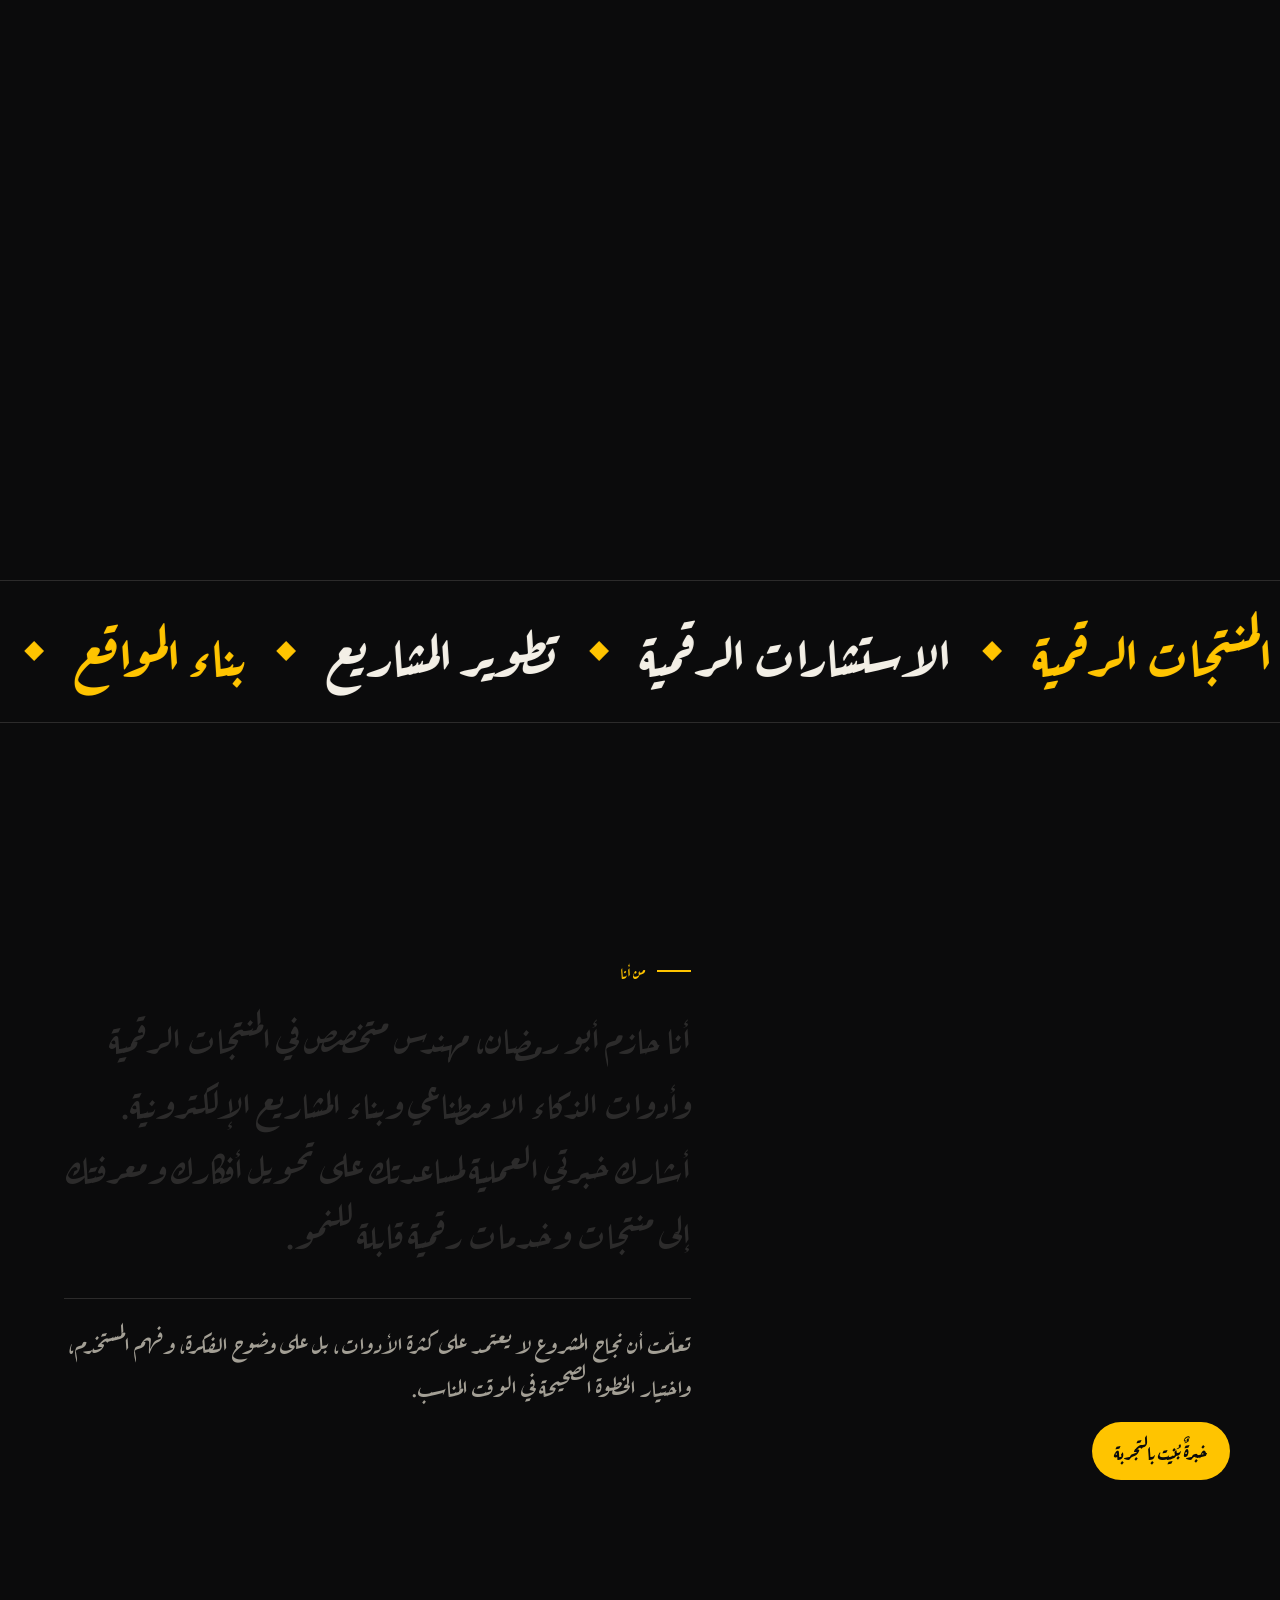
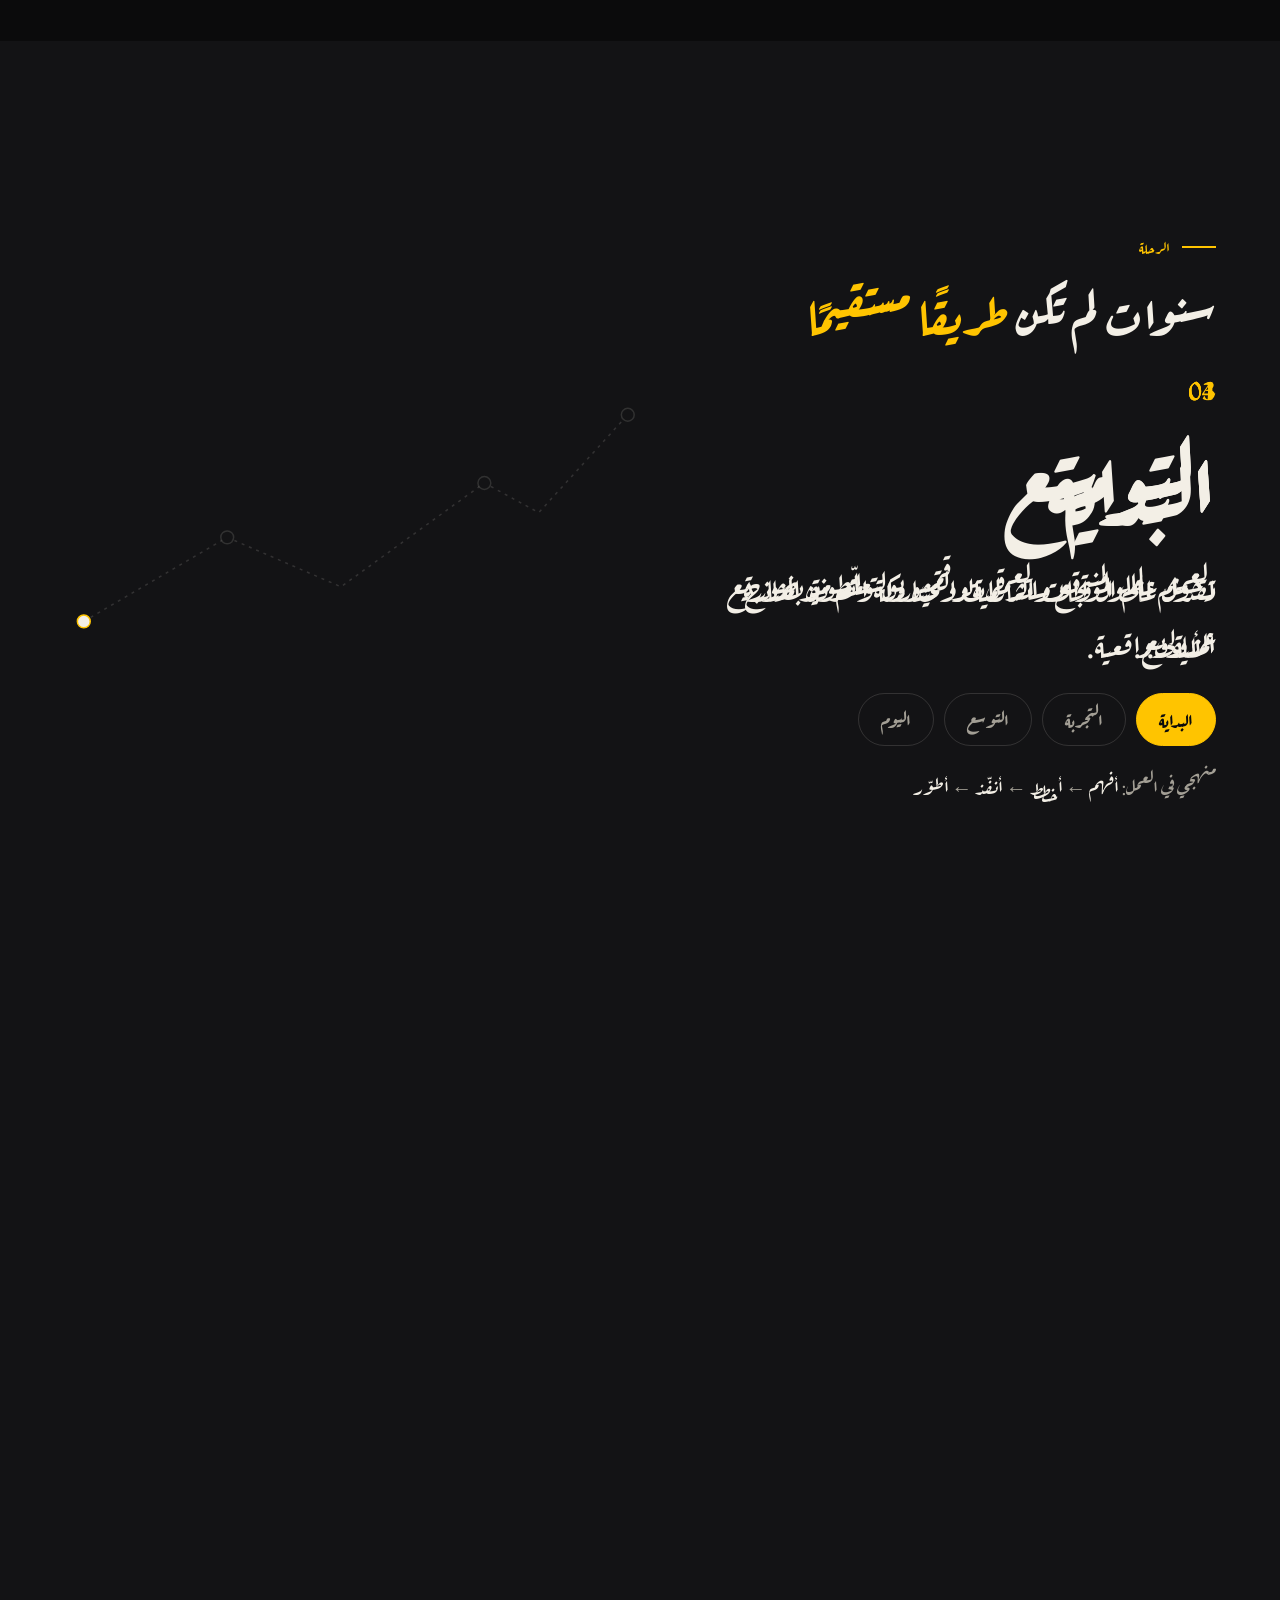
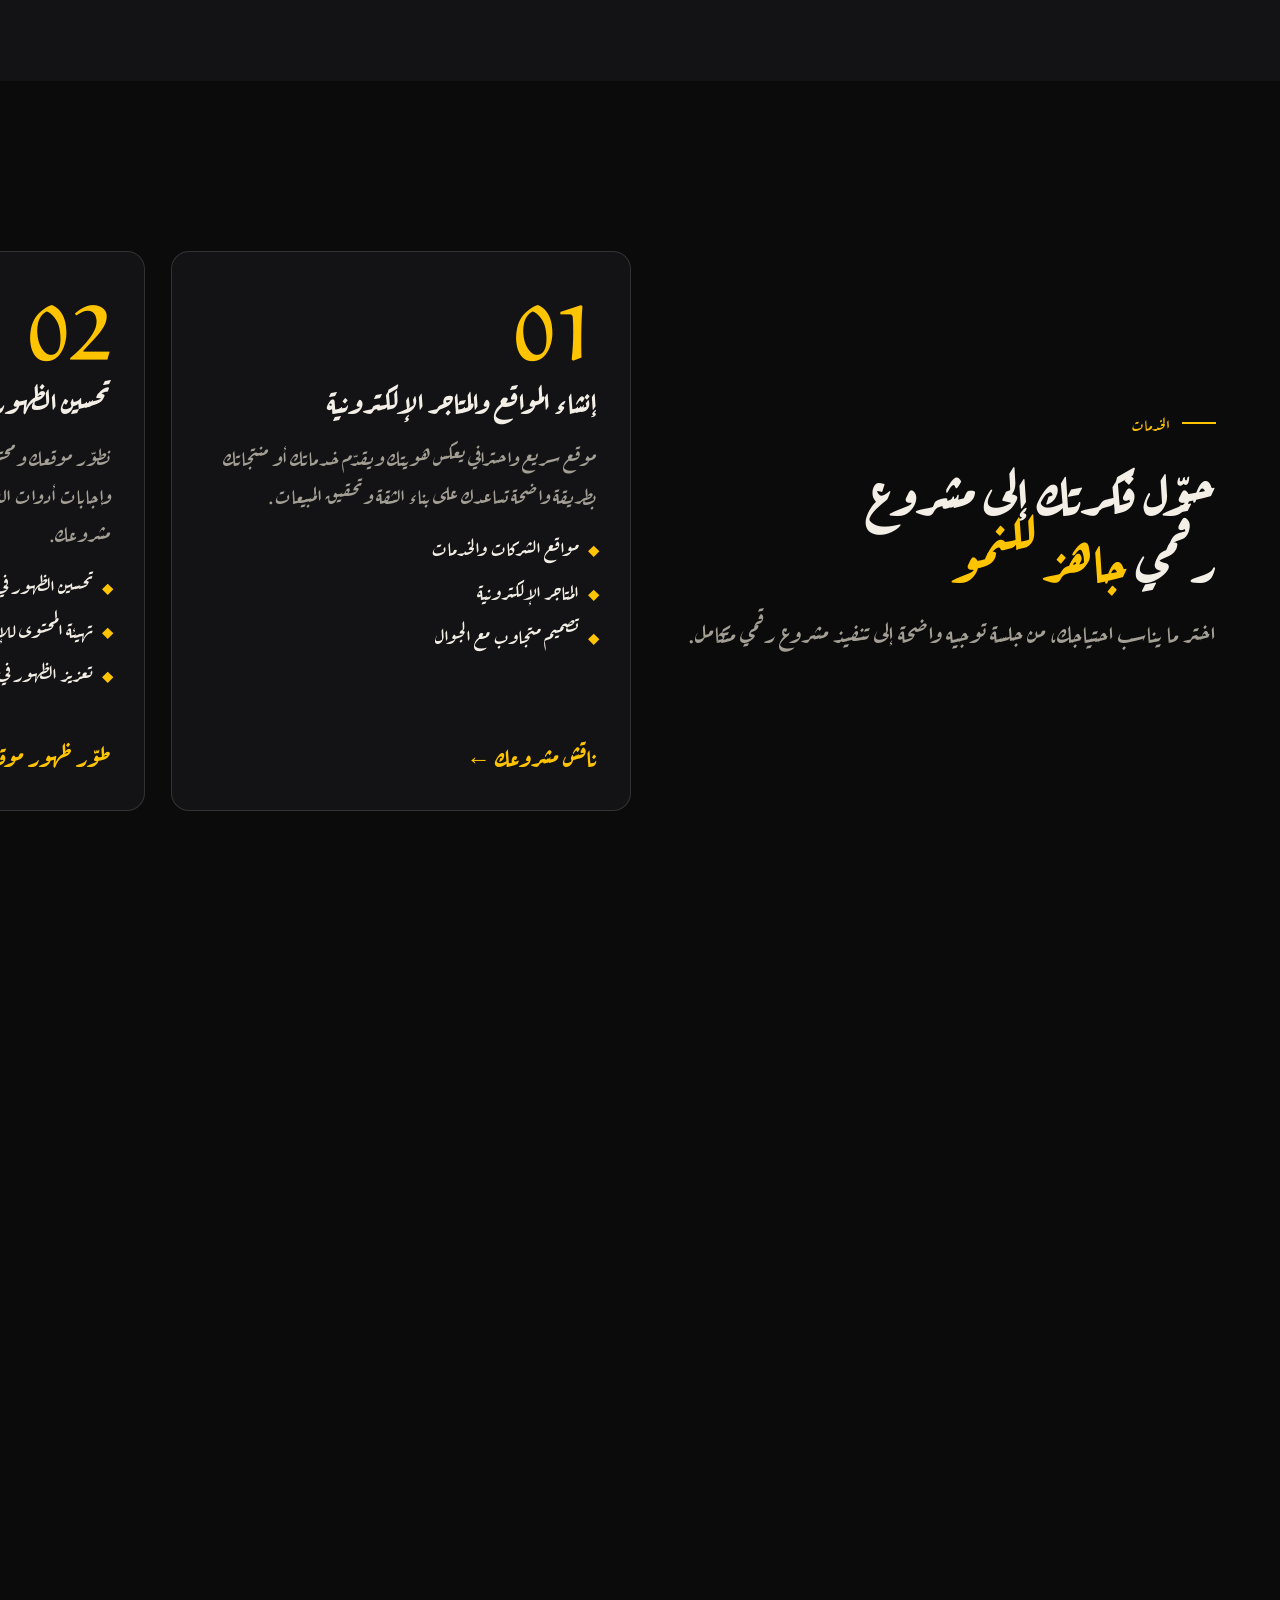
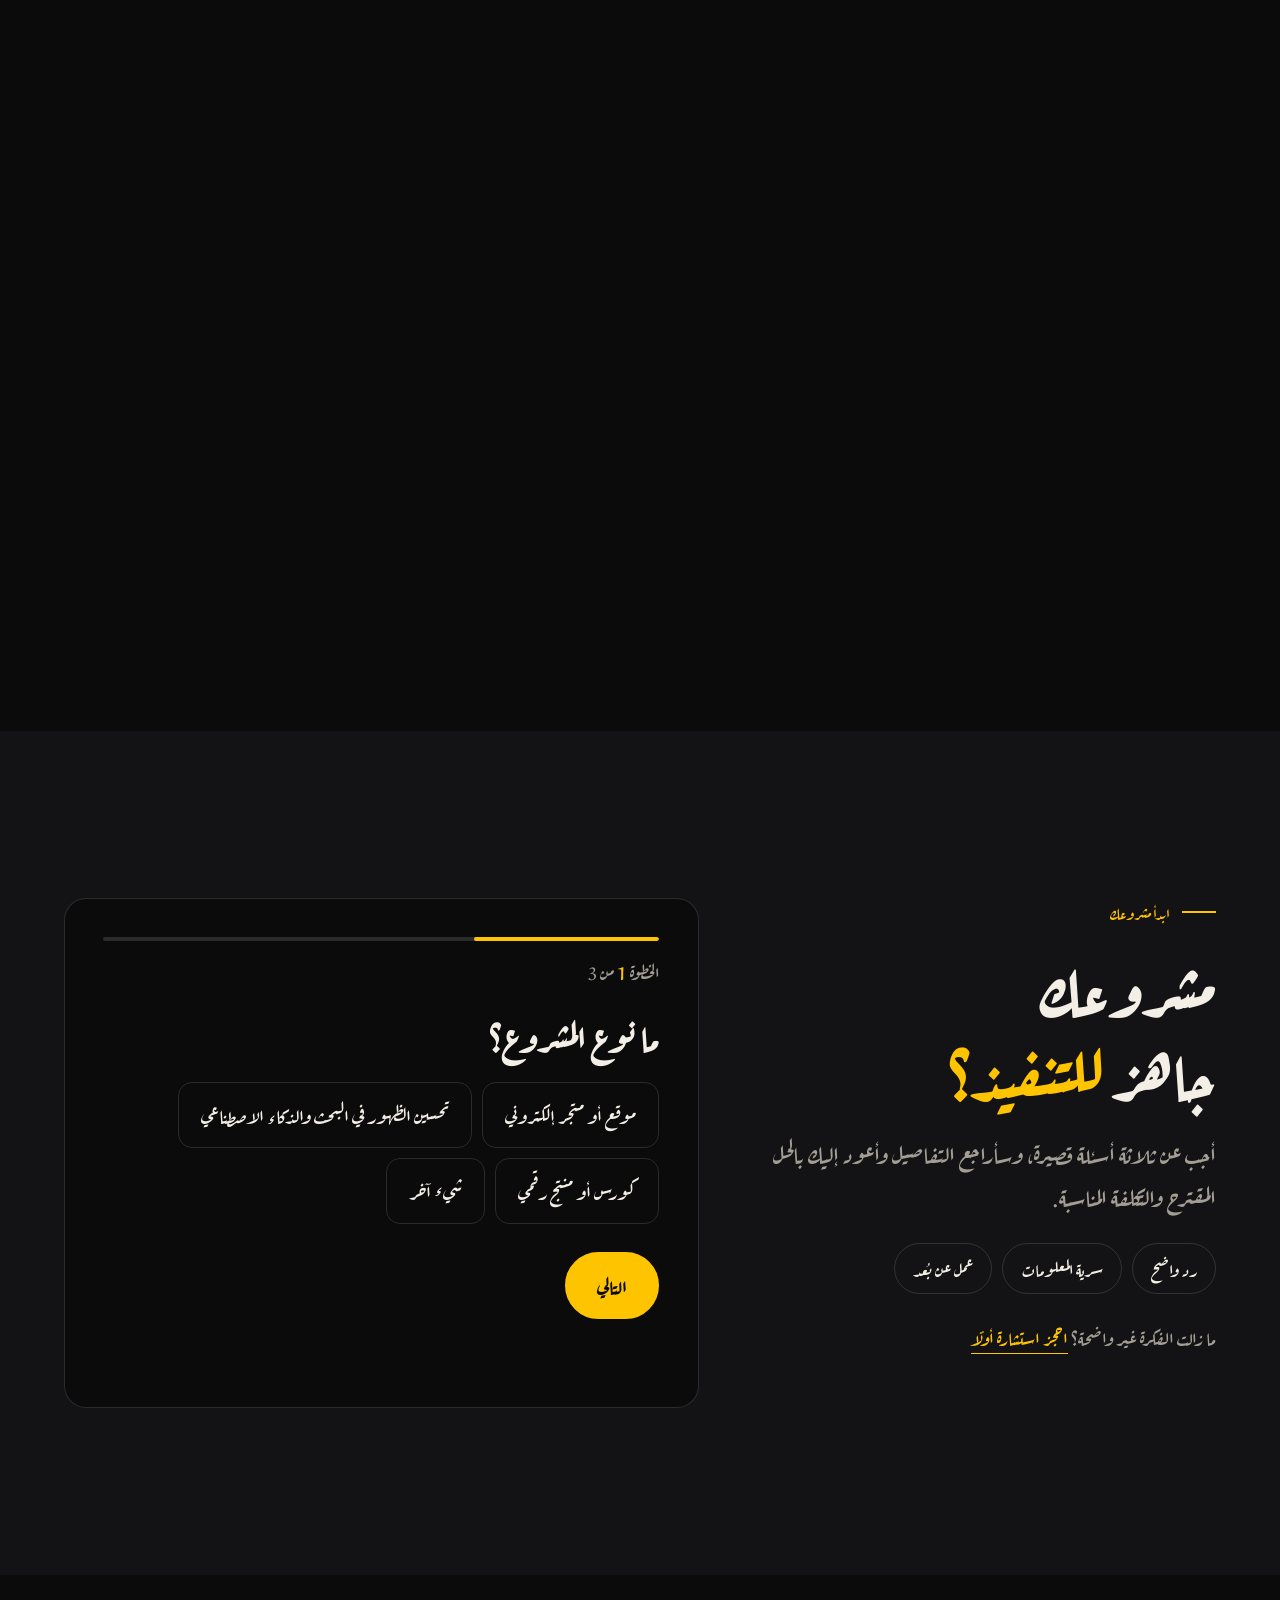
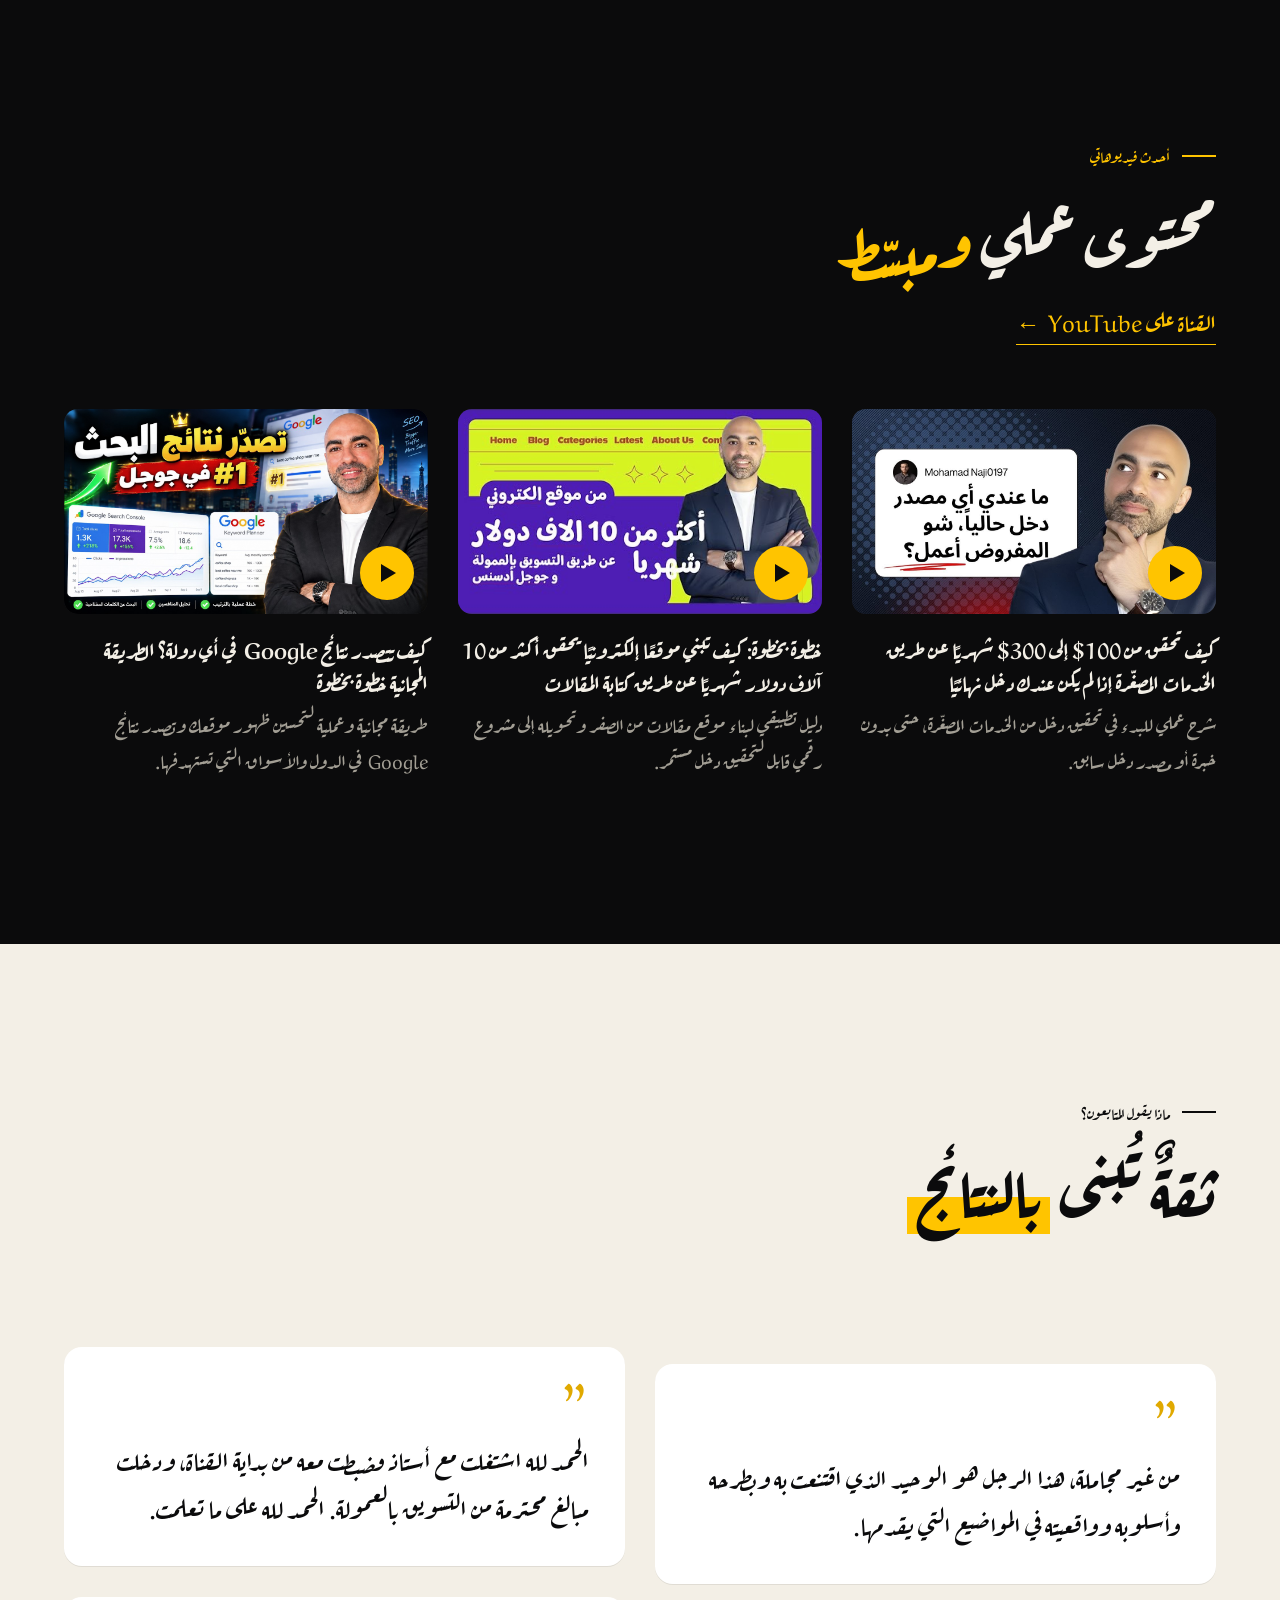
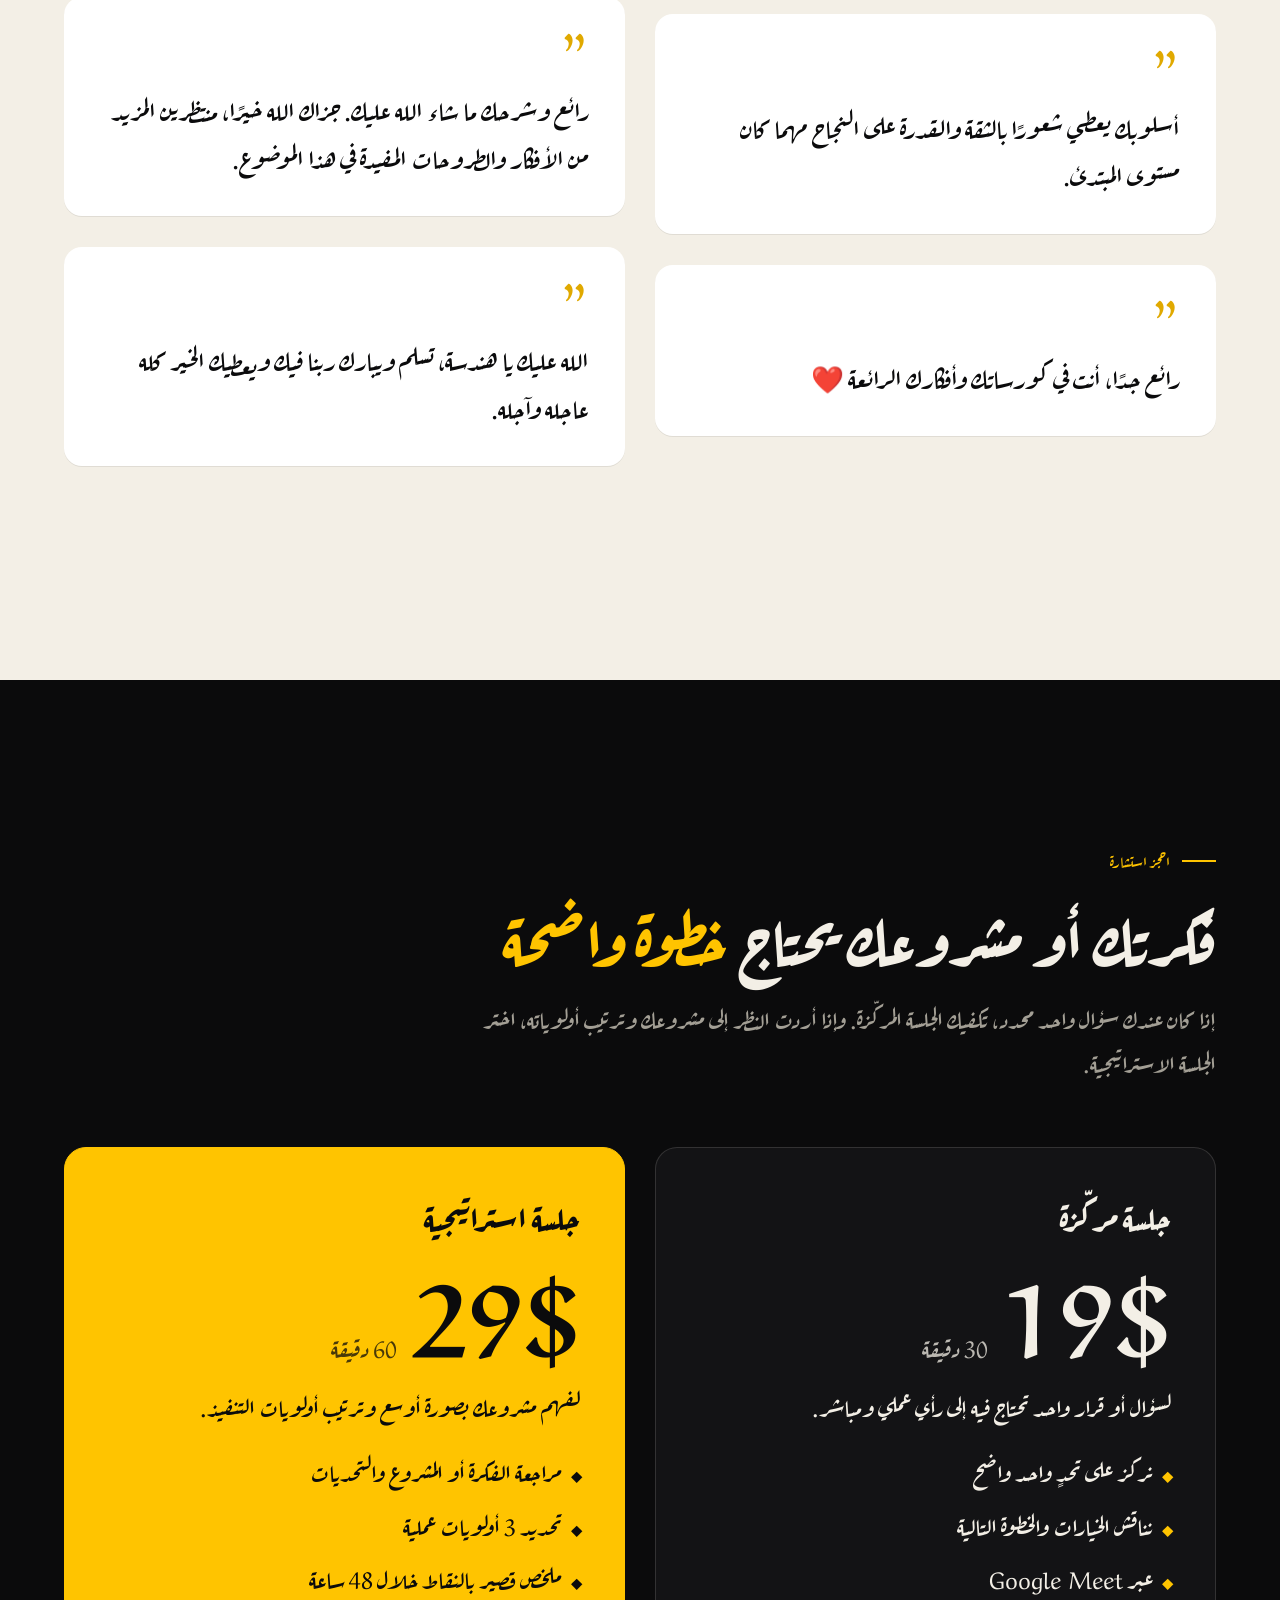
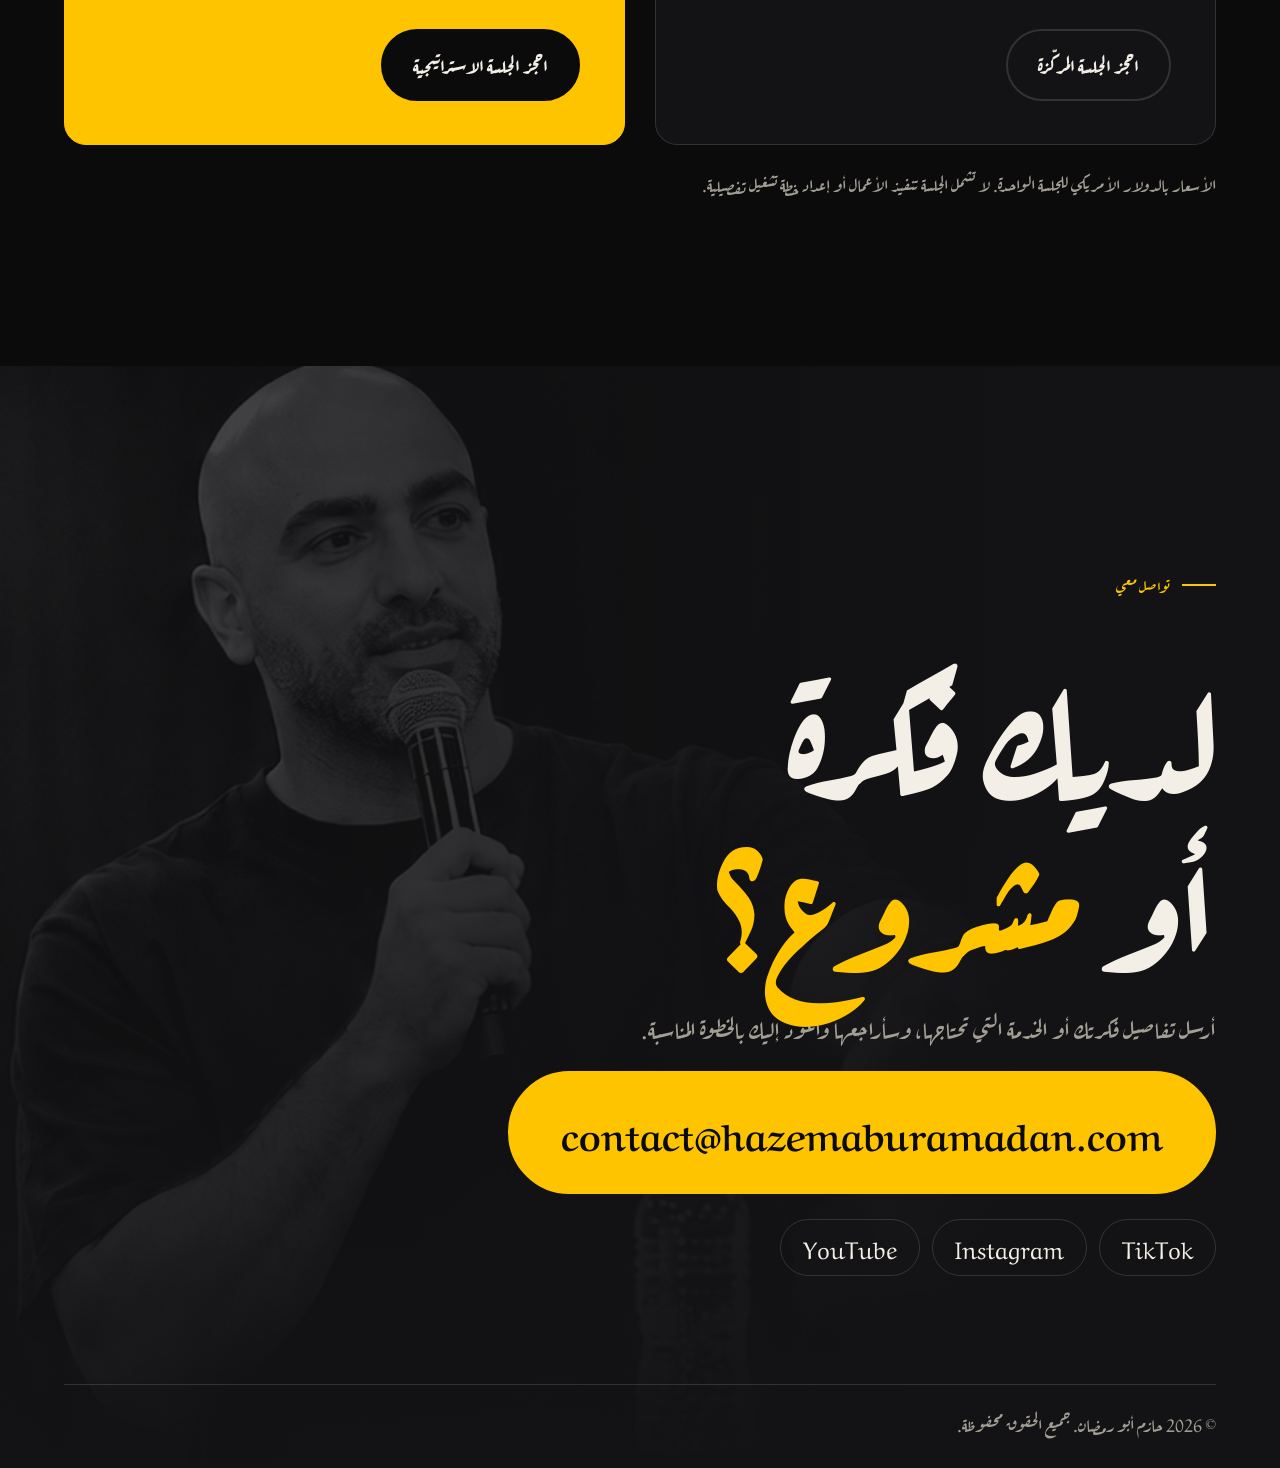
==== commit d9a1ee22: "Put the stage photo in the about section and restore the journey arrow" ====
--- a/new/index.html
+++ b/new/index.html
@@ -98,7 +98,7 @@
 <!-- ============ ABOUT ============ -->
 <section class="about" id="about">
   <div class="about__media">
-    <div class="about__frame"><img src="assets/img/portrait-dark.webp" alt="حازم أبو رمضان واقفًا بثقة بقميص أسود" loading="lazy" width="1000" height="1250"></div>
+    <div class="about__frame"><img src="assets/img/stage-blue.webp" alt="حازم أبو رمضان يلقي محاضرة على المسرح" loading="lazy" width="1800" height="2396"></div>
     <span class="about__tag">خبرةٌ بُنيت بالتجربة</span>
   </div>
   <div class="about__text">
@@ -122,10 +122,15 @@
         <li><b>03</b><h3>التوسع</h3><p>العمل على المنتجات الرقمية والتسويق وتطوير نماذج المشاريع.</p></li>
         <li><b>04</b><h3>اليوم</h3><p>تقديم الحلول والاستشارات ومشاركة المعرفة بصورة عملية وواقعية.</p></li>
       </ol>
-      <figure class="journey__photo">
-        <img src="assets/img/stage-blue.webp" alt="حازم أبو رمضان يلقي محاضرة على المسرح" loading="lazy" width="1800" height="2396">
-        <span class="journey__bar" aria-hidden="true"><i></i></span>
-      </figure>
+      <svg class="journey__svg" viewBox="0 0 1200 520" preserveAspectRatio="xMidYMid meet" aria-hidden="true">
+        <path class="journey__ghost" d="M40 470 L330 300 L560 400 L850 190 L960 250 L1140 52"/>
+        <path class="journey__line" d="M40 470 L330 300 L560 400 L850 190 L960 250 L1140 52"/>
+        <path class="journey__head-arrow" d="M1078 8 H1188 V118 Z"/>
+        <circle class="journey__dot" cx="40" cy="470" r="13"/>
+        <circle class="journey__dot" cx="330" cy="300" r="13"/>
+        <circle class="journey__dot" cx="850" cy="190" r="13"/>
+        <circle class="journey__dot" cx="1140" cy="52" r="13"/>
+      </svg>
     </div>
     <ul class="journey__tabs" aria-hidden="true">
       <li class="is-current">البداية</li><li>التجربة</li><li>التوسع</li><li>اليوم</li>
--- a/new/assets/css/style.css
+++ b/new/assets/css/style.css
@@ -152,7 +152,7 @@
 .about { display: grid; grid-template-columns: minmax(0, 5fr) minmax(0, 7fr); gap: clamp(28px, 6vw, 110px); align-items: center; padding: clamp(90px, 14vw, 220px) var(--pad); }
 .about__media { position: relative; }
 .about__frame { overflow: hidden; border-radius: 14px; aspect-ratio: 4 / 5; clip-path: inset(100% 0 0 0); }
-.about__frame img { width: 100%; height: 118%; object-fit: cover; }
+.about__frame img { width: 100%; height: 118%; object-fit: cover; object-position: 50% 12%; }
 .about__tag { position: absolute; inset-block-end: -18px; inset-inline-start: -14px; background: var(--yellow); color: var(--ink); font-family: var(--display); font-weight: 700; padding: 12px 22px; border-radius: 999px; font-size: 19px; }
 .reveal-words { font-family: var(--display); font-weight: 500; font-size: clamp(22px, 2.9vw, 44px); line-height: 1.75; }
 .reveal-words .w { opacity: .14; }
@@ -171,10 +171,12 @@
 .journey__steps b { display: block; font-family: var(--display); font-weight: 700; font-size: clamp(22px, 2vw, 30px); color: var(--yellow); direction: ltr; text-align: right; margin-bottom: 6px; }
 .journey__steps h3 { font-size: clamp(54px, 7.5vw, 124px); line-height: 1.3; margin-bottom: clamp(10px, 2vh, 22px); }
 .journey__steps p { font-size: clamp(24px, 2.5vw, 38px); line-height: 1.75; color: var(--text); max-width: 20em; }
-.journey__photo { position: relative; margin: 0; height: min(48vh, 560px); border-radius: 18px; overflow: hidden; background: var(--ink-3); }
-.journey__photo img { width: 100%; height: 100%; object-fit: cover; object-position: 50% 18%; }
-.journey__bar { position: absolute; inset: auto 0 0 0; height: 6px; background: rgba(11,11,12,.45); direction: ltr; }
-.journey__bar i { display: block; height: 100%; background: var(--yellow); transform-origin: left center; transform: scaleX(0); }
+.journey__svg { width: 100%; max-height: 48vh; overflow: visible; direction: ltr; }
+.journey__ghost { fill: none; stroke: var(--line); stroke-width: 3; stroke-dasharray: 6 10; }
+.journey__line { fill: none; stroke: var(--yellow); stroke-width: 22; stroke-linejoin: miter; }
+.journey__head-arrow { fill: var(--yellow); }
+.journey__dot { fill: var(--ink-2); stroke: var(--line); stroke-width: 3; transition: fill .4s, stroke .4s; }
+.journey__dot.is-on { fill: var(--paper); stroke: var(--yellow); }
 .journey__tabs { display: flex; flex-wrap: wrap; gap: 10px; }
 .journey__tabs li { font-family: var(--display); font-weight: 700; font-size: clamp(18px, 1.5vw, 22px); padding: 8px 22px; border-radius: 999px; border: 1.5px solid var(--line); color: var(--muted); transition: background .35s, color .35s, border-color .35s; }
 .journey__tabs li.is-current { background: var(--yellow); border-color: var(--yellow); color: var(--ink); }
@@ -182,7 +184,8 @@
 .journey__method span { color: var(--text); }
 @media (max-width: 860px) {
   .journey__body { grid-template-columns: 1fr; gap: 14px; }
-  .journey__photo { order: -1; height: 26vh; }
+  .journey__svg { order: -1; max-height: 24vh; }
+  .journey__line { stroke-width: 28; }
   .journey__steps h3 { font-size: clamp(50px, 15vw, 72px); }
   .journey__steps p { font-size: clamp(23px, 6.2vw, 28px); }
   .journey__tabs li { padding: 6px 14px; font-size: 17px; }
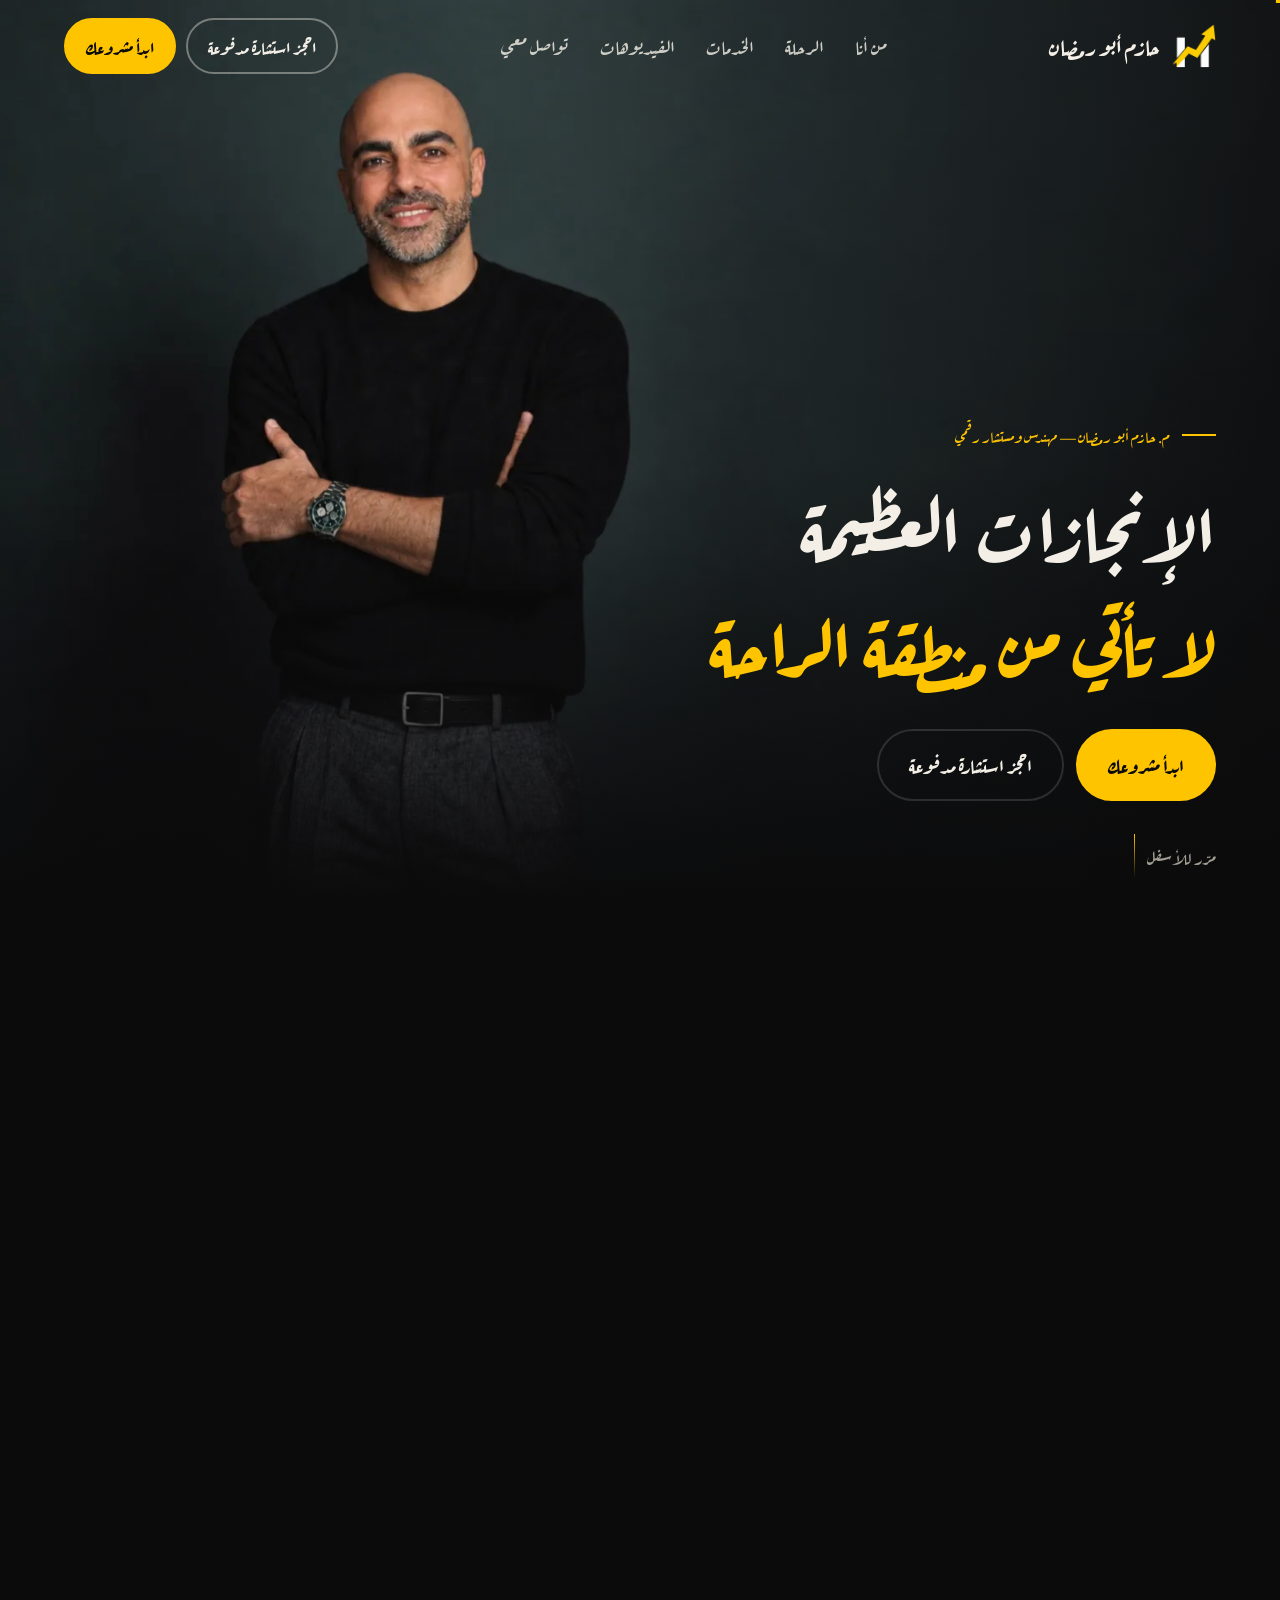
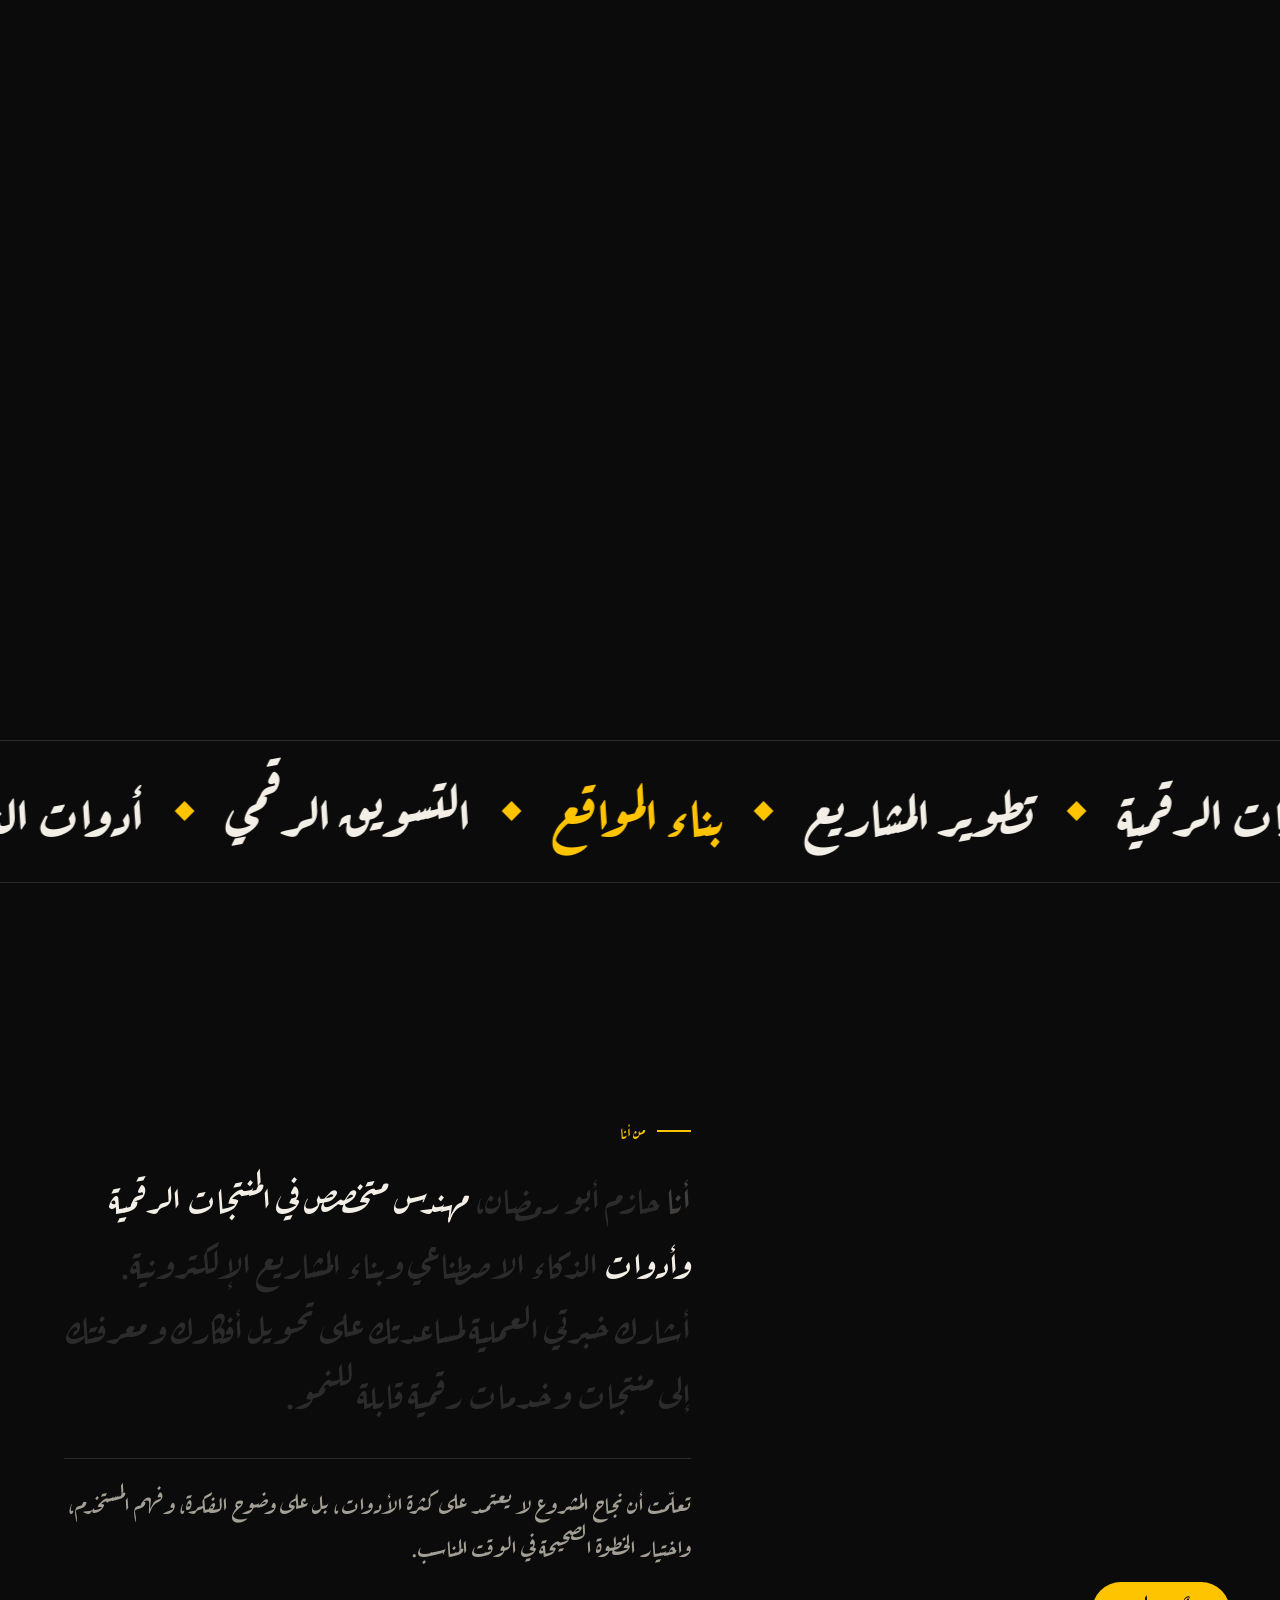
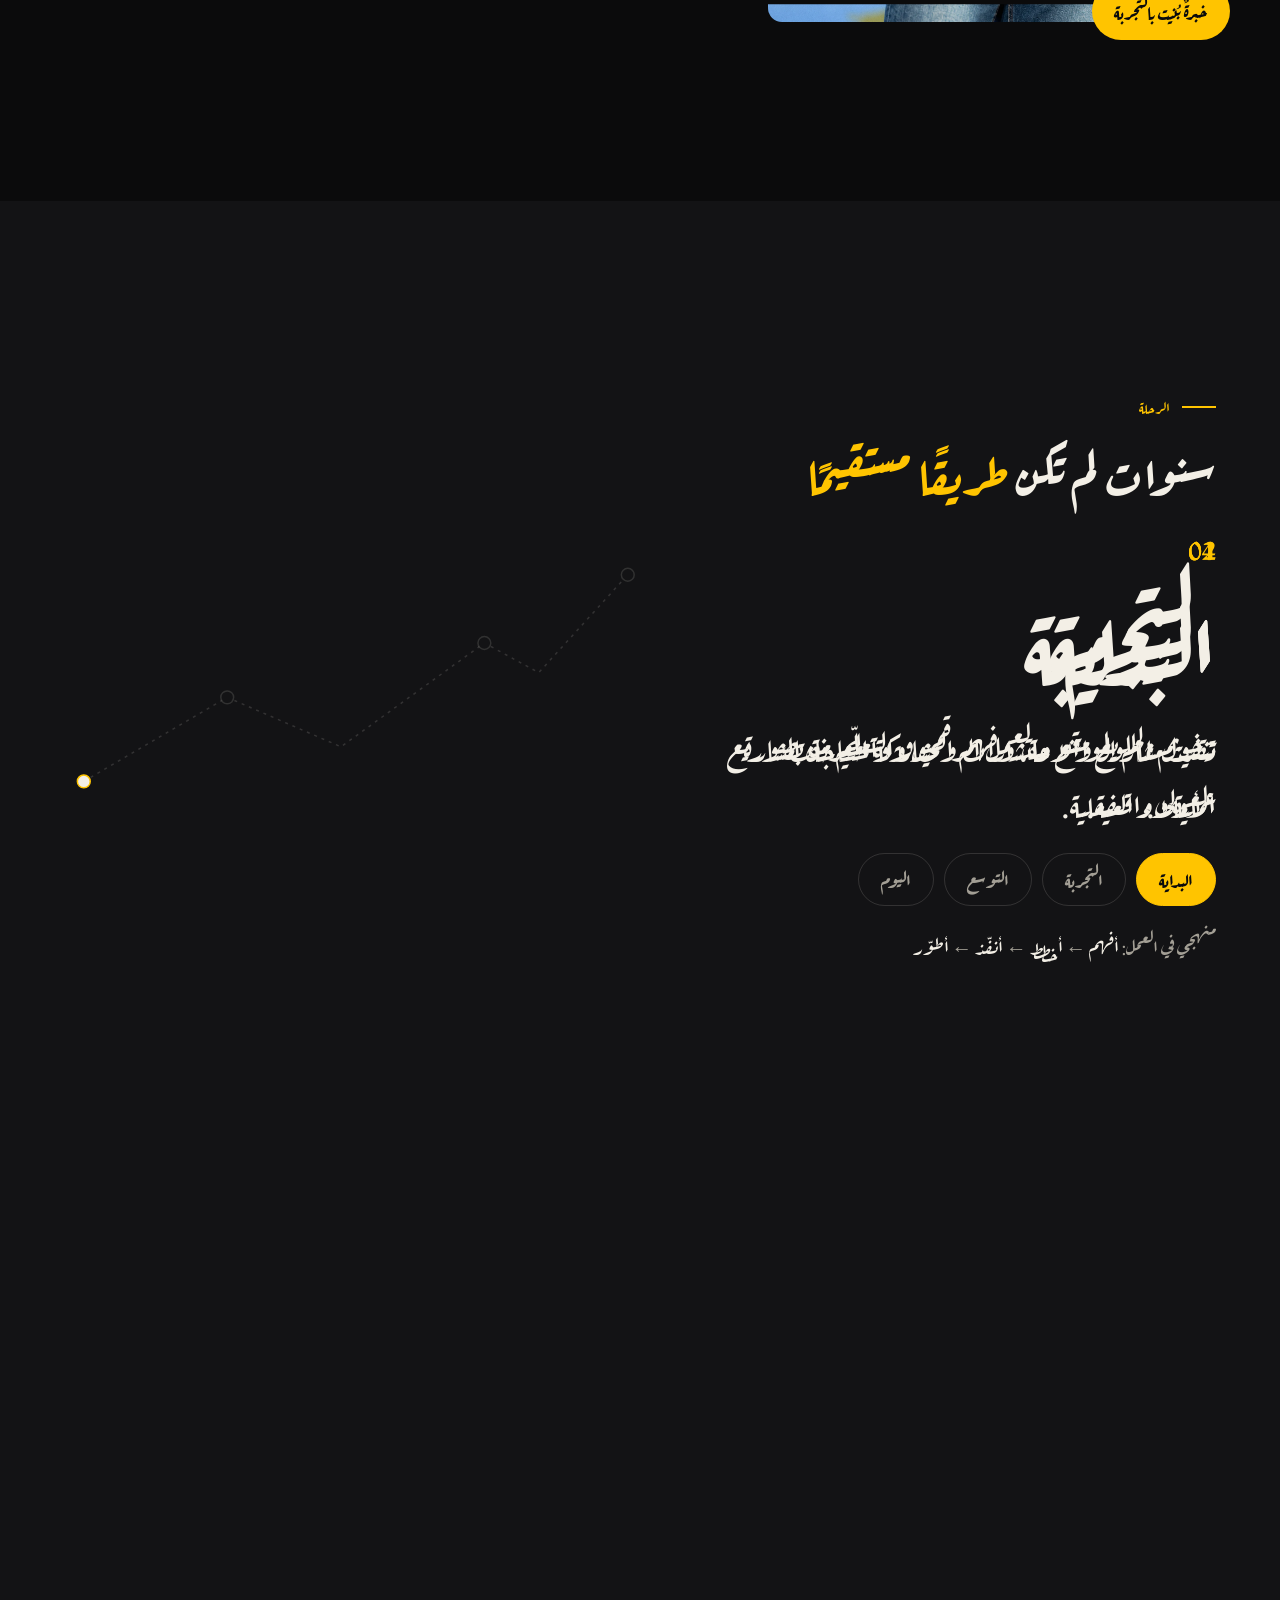
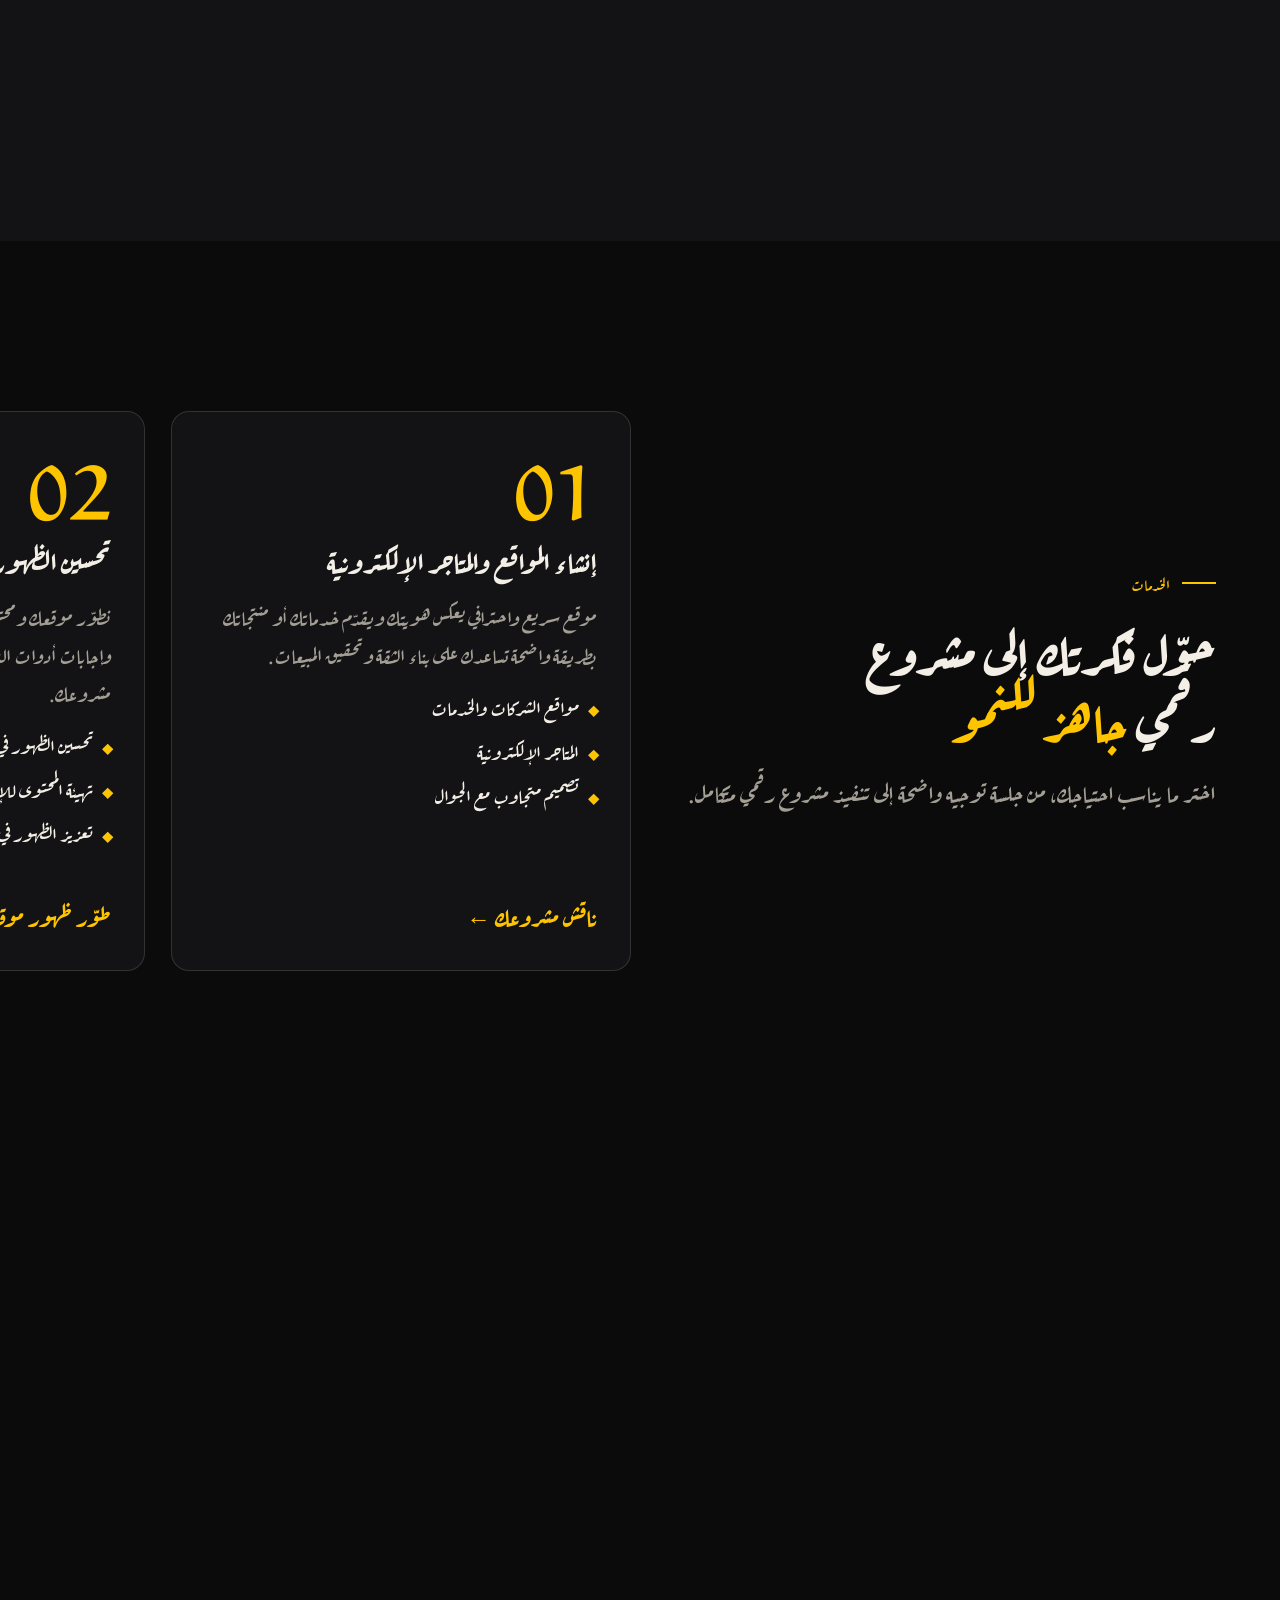
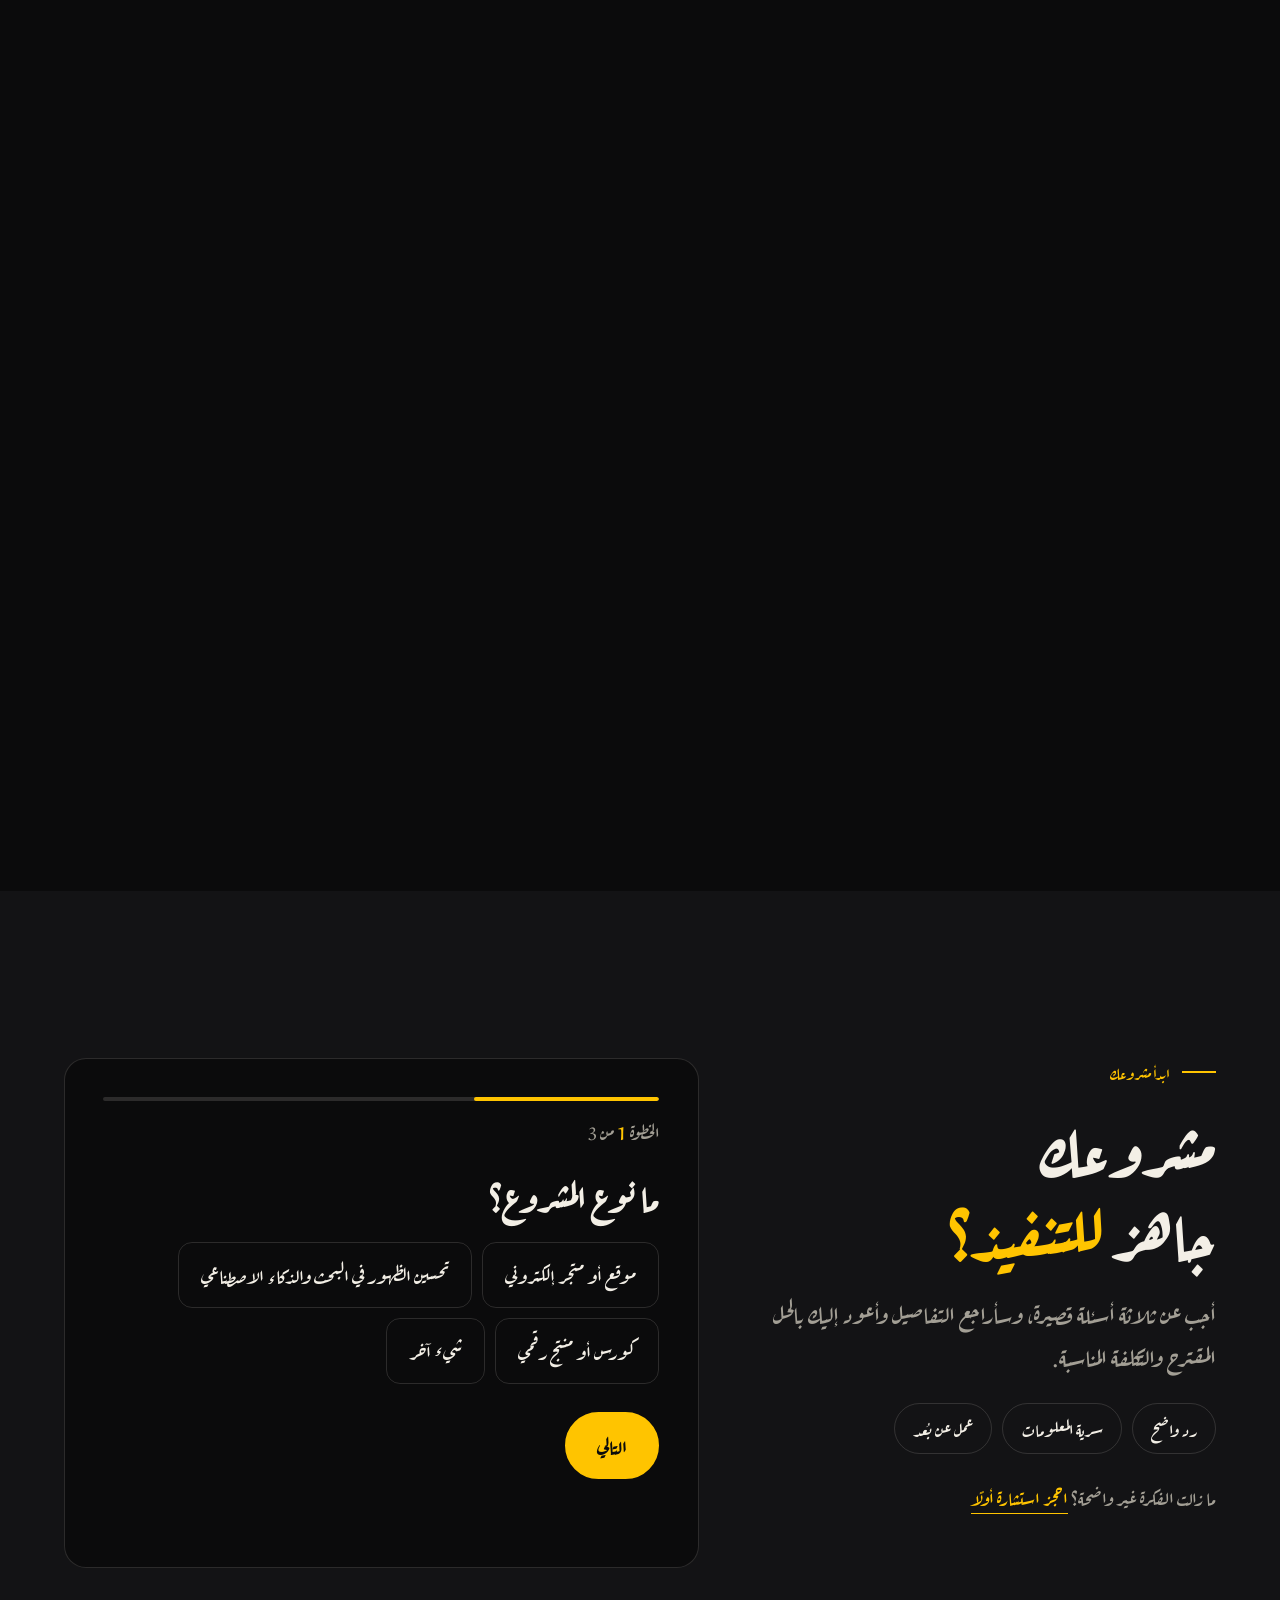
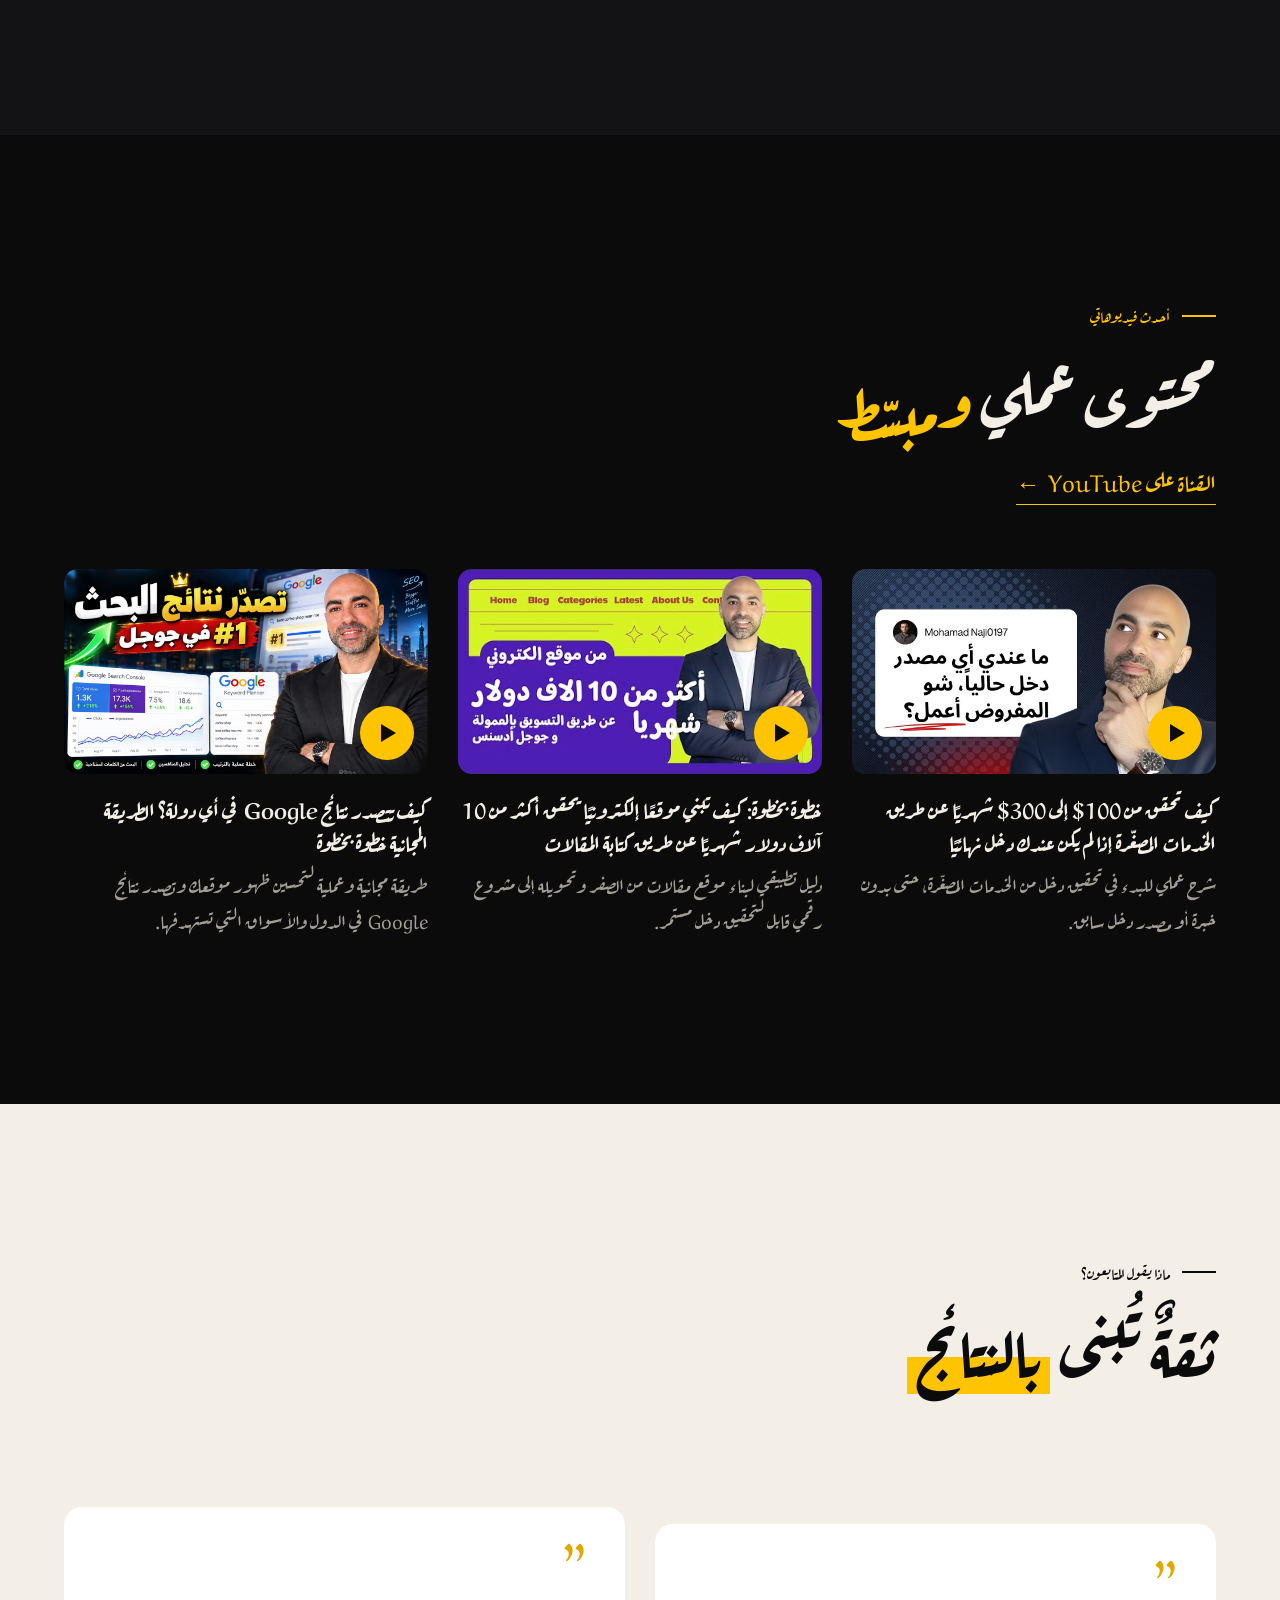
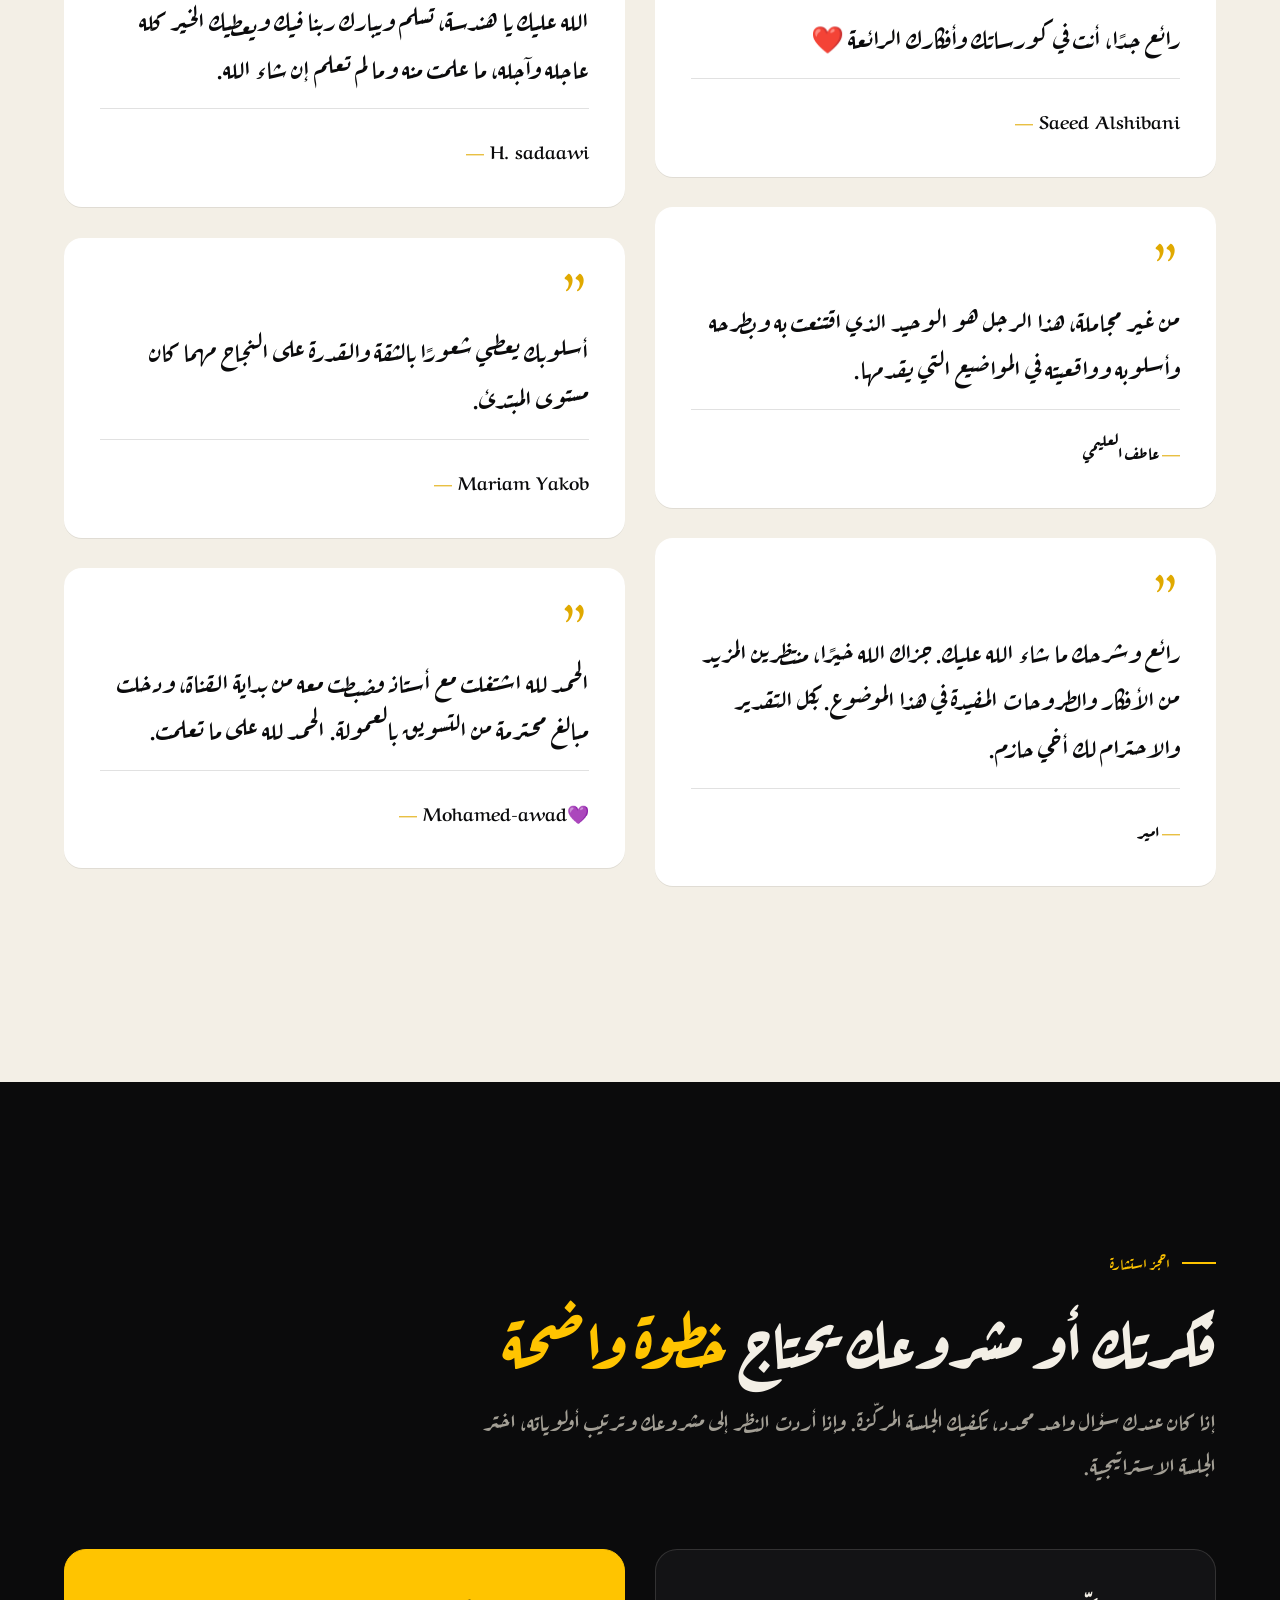
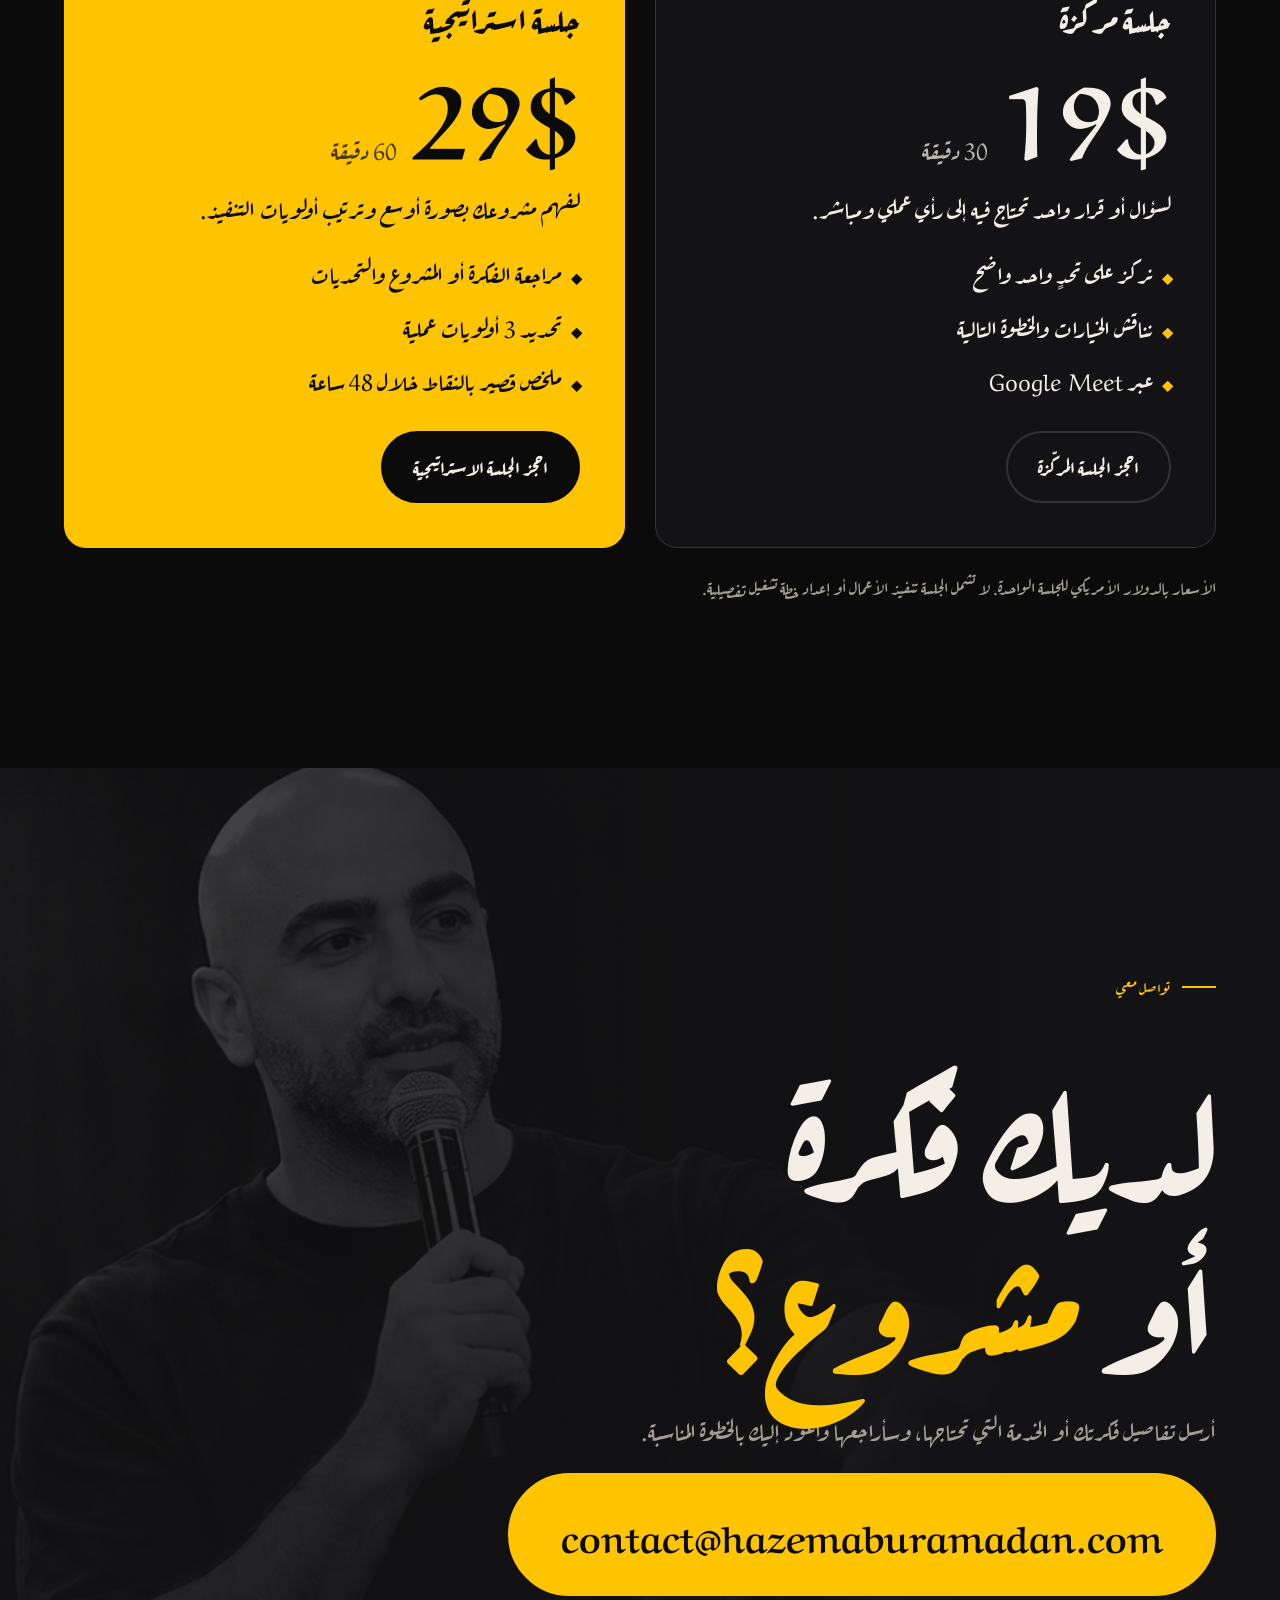
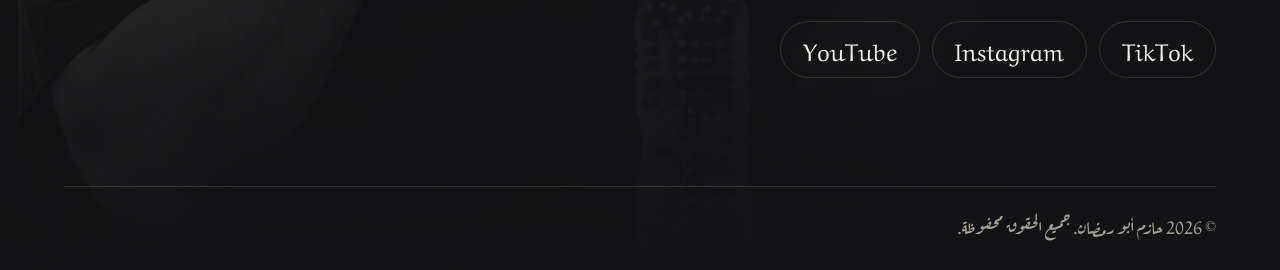
==== commit 33def1d7: "Show comment authors and speed up the hero scroll" ====
--- a/new/index.html
+++ b/new/index.html
@@ -276,14 +276,14 @@
   </div>
   <div class="voices__cols">
     <div class="voices__col" data-speed="-60">
-      <blockquote>من غير مجاملة، هذا الرجل هو الوحيد الذي اقتنعت به وبطرحه وأسلوبه وواقعيته في المواضيع التي يقدمها.</blockquote>
-      <blockquote>أسلوبك يعطي شعورًا بالثقة والقدرة على النجاح مهما كان مستوى المبتدئ.</blockquote>
-      <blockquote>رائع جدًا، أنت في كورساتك وأفكارك الرائعة ❤️</blockquote>
+      <blockquote><p>رائع جدًا، أنت في كورساتك وأفكارك الرائعة ❤️</p><footer><cite dir="auto">Saeed Alshibani</cite></footer></blockquote>
+      <blockquote><p>من غير مجاملة، هذا الرجل هو الوحيد الذي اقتنعت به وبطرحه وأسلوبه وواقعيته في المواضيع التي يقدمها.</p><footer><cite dir="auto">عاطف العليمي</cite></footer></blockquote>
+      <blockquote><p>رائع وشرحك ما شاء الله عليك. جزاك الله خيرًا، منتظرين المزيد من الأفكار والطروحات المفيدة في هذا الموضوع. بكل التقدير والاحترام لك أخي حازم.</p><footer><cite dir="auto">امير</cite></footer></blockquote>
     </div>
     <div class="voices__col" data-speed="60">
-      <blockquote>الحمد لله اشتغلت مع أستاذ وضبطت معه من بداية القناة، ودخلت مبالغ محترمة من التسويق بالعمولة. الحمد لله على ما تعلمت.</blockquote>
-      <blockquote>رائع وشرحك ما شاء الله عليك. جزاك الله خيرًا، منتظرين المزيد من الأفكار والطروحات المفيدة في هذا الموضوع.</blockquote>
-      <blockquote>الله عليك يا هندسة، تسلم ويبارك ربنا فيك ويعطيك الخير كله عاجله وآجله.</blockquote>
+      <blockquote><p>الله عليك يا هندسة، تسلم ويبارك ربنا فيك ويعطيك الخير كله عاجله وآجله، ما علمت منه وما لم تعلم إن شاء الله.</p><footer><cite dir="auto">H. sadaawi</cite></footer></blockquote>
+      <blockquote><p>أسلوبك يعطي شعورًا بالثقة والقدرة على النجاح مهما كان مستوى المبتدئ.</p><footer><cite dir="auto">Mariam Yakob</cite></footer></blockquote>
+      <blockquote><p>الحمد لله اشتغلت مع أستاذ وضبطت معه من بداية القناة، ودخلت مبالغ محترمة من التسويق بالعمولة. الحمد لله على ما تعلمت.</p><footer><cite dir="auto">Mohamed-awad💜</cite></footer></blockquote>
     </div>
   </div>
 </section>
--- a/new/assets/css/style.css
+++ b/new/assets/css/style.css
@@ -108,7 +108,7 @@
 @media (max-width: 860px) { .nav { display: none; } }
 
 /* ---------- hero ---------- */
-.hero { position: relative; height: 420vh; }
+.hero { position: relative; height: 260vh; }
 .hero__stage { position: sticky; top: 0; height: 100vh; height: 100svh; overflow: hidden; background: #0f1414; }
 .hero__canvas, .hero__poster { position: absolute; inset: 0; width: 100%; height: 100%; object-fit: cover; object-position: 25% 20%; }
 .hero__canvas { z-index: 1; opacity: 0; transition: opacity .5s; }
@@ -133,8 +133,9 @@
 @keyframes cue { 0% { transform: scaleY(0); } 60% { transform: scaleY(1); } 100% { transform: scaleY(1); opacity: 0; } }
 @media (max-width: 860px) and (orientation: portrait) {
   .hero__canvas, .hero__poster { object-position: 50% 100%; }
-  .hero__scrim { background: linear-gradient(to bottom, rgba(11,11,12,.8) 0%, rgba(11,11,12,.35) 34%, rgba(11,11,12,0) 52%), linear-gradient(to top, rgba(11,11,12,1) 0%, rgba(11,11,12,0) 16%); }
-  .hero__copy { width: auto; inset-inline: var(--pad); justify-content: flex-start; padding-block: 92px 0; }
+  .hero__scrim { background: linear-gradient(to bottom, rgba(11,11,12,.55) 0%, rgba(11,11,12,0) 16%), linear-gradient(to top, rgba(11,11,12,1) 0%, rgba(11,11,12,.82) 22%, rgba(11,11,12,.45) 40%, rgba(11,11,12,0) 56%); }
+  .hero__copy { width: auto; inset-inline: var(--pad); justify-content: flex-end; padding-block: 0 clamp(64px, 9vh, 96px); }
+  .hero h1 { font-size: clamp(34px, 10vw, 46px); }
   .hero .hero__copy h2 { margin-bottom: 18px; }
   .hero__cta .btn { padding: 12px 22px; font-size: 19px; }
   .hero__cue { inset-inline-start: auto; inset-inline-end: var(--pad); }
@@ -240,6 +241,9 @@
 .voices__col { display: grid; gap: clamp(16px, 2.4vw, 36px); align-content: start; }
 .voices__col:nth-child(2) { padding-top: clamp(30px, 8vw, 130px); }
 .voices blockquote { background: #fff; border-radius: 18px; padding: clamp(22px, 2.8vw, 44px); font-family: var(--display); font-weight: 500; font-size: clamp(21px, 2.07vw, 31px); line-height: 1.8; position: relative; box-shadow: 0 1px 0 rgba(11,11,12,.08); }
+.voices blockquote footer { margin-top: 18px; padding-top: 14px; border-top: 1px solid rgba(11,11,12,.12); }
+.voices blockquote cite { font-style: normal; font-weight: 700; font-size: clamp(18px, 1.4vw, 21px); color: var(--ink); unicode-bidi: plaintext; }
+.voices blockquote cite::before { content: "— "; color: var(--yellow-deep); }
 .voices blockquote::before { content: "”"; display: block; font-family: var(--display); font-weight: 900; font-size: 64px; line-height: .6; color: var(--yellow-deep); margin-bottom: 14px; }
 @media (max-width: 700px) { .voices__cols { grid-template-columns: 1fr; } .voices__col:nth-child(2) { padding-top: 0; } }
 
